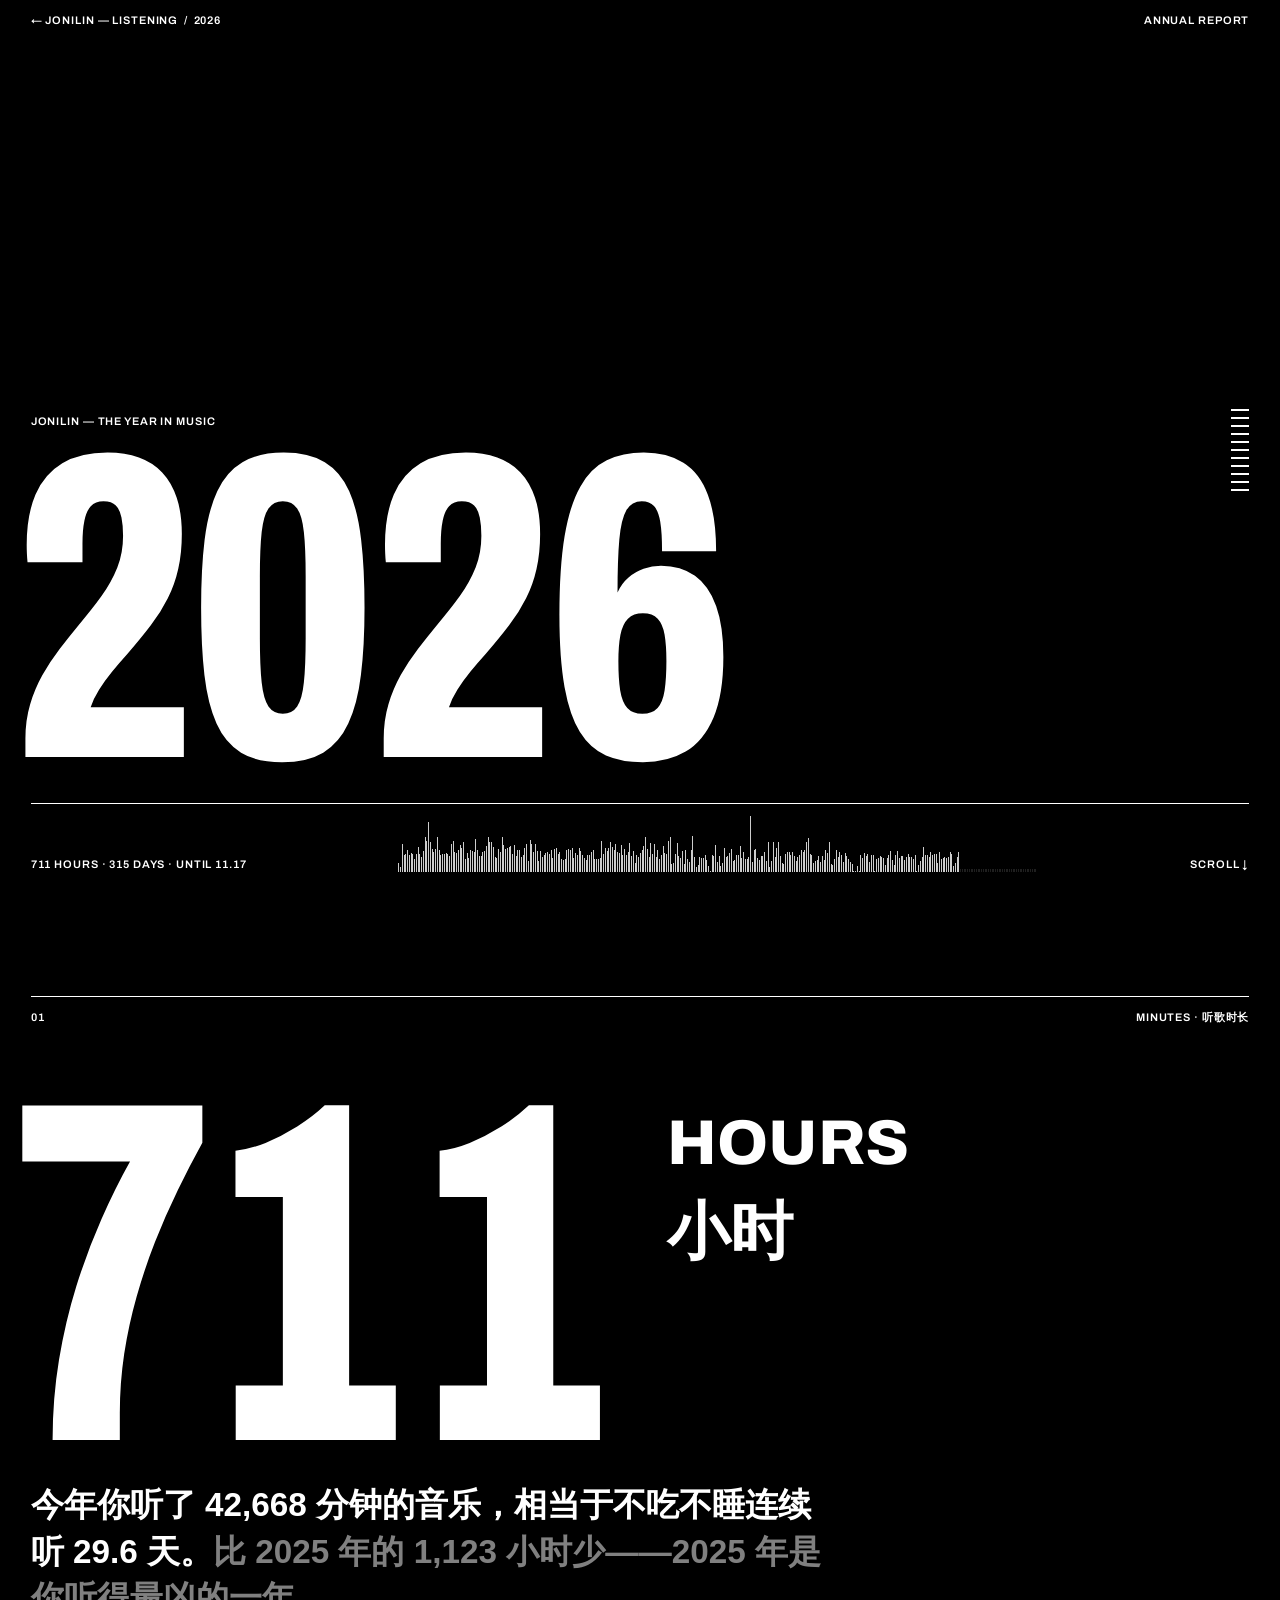
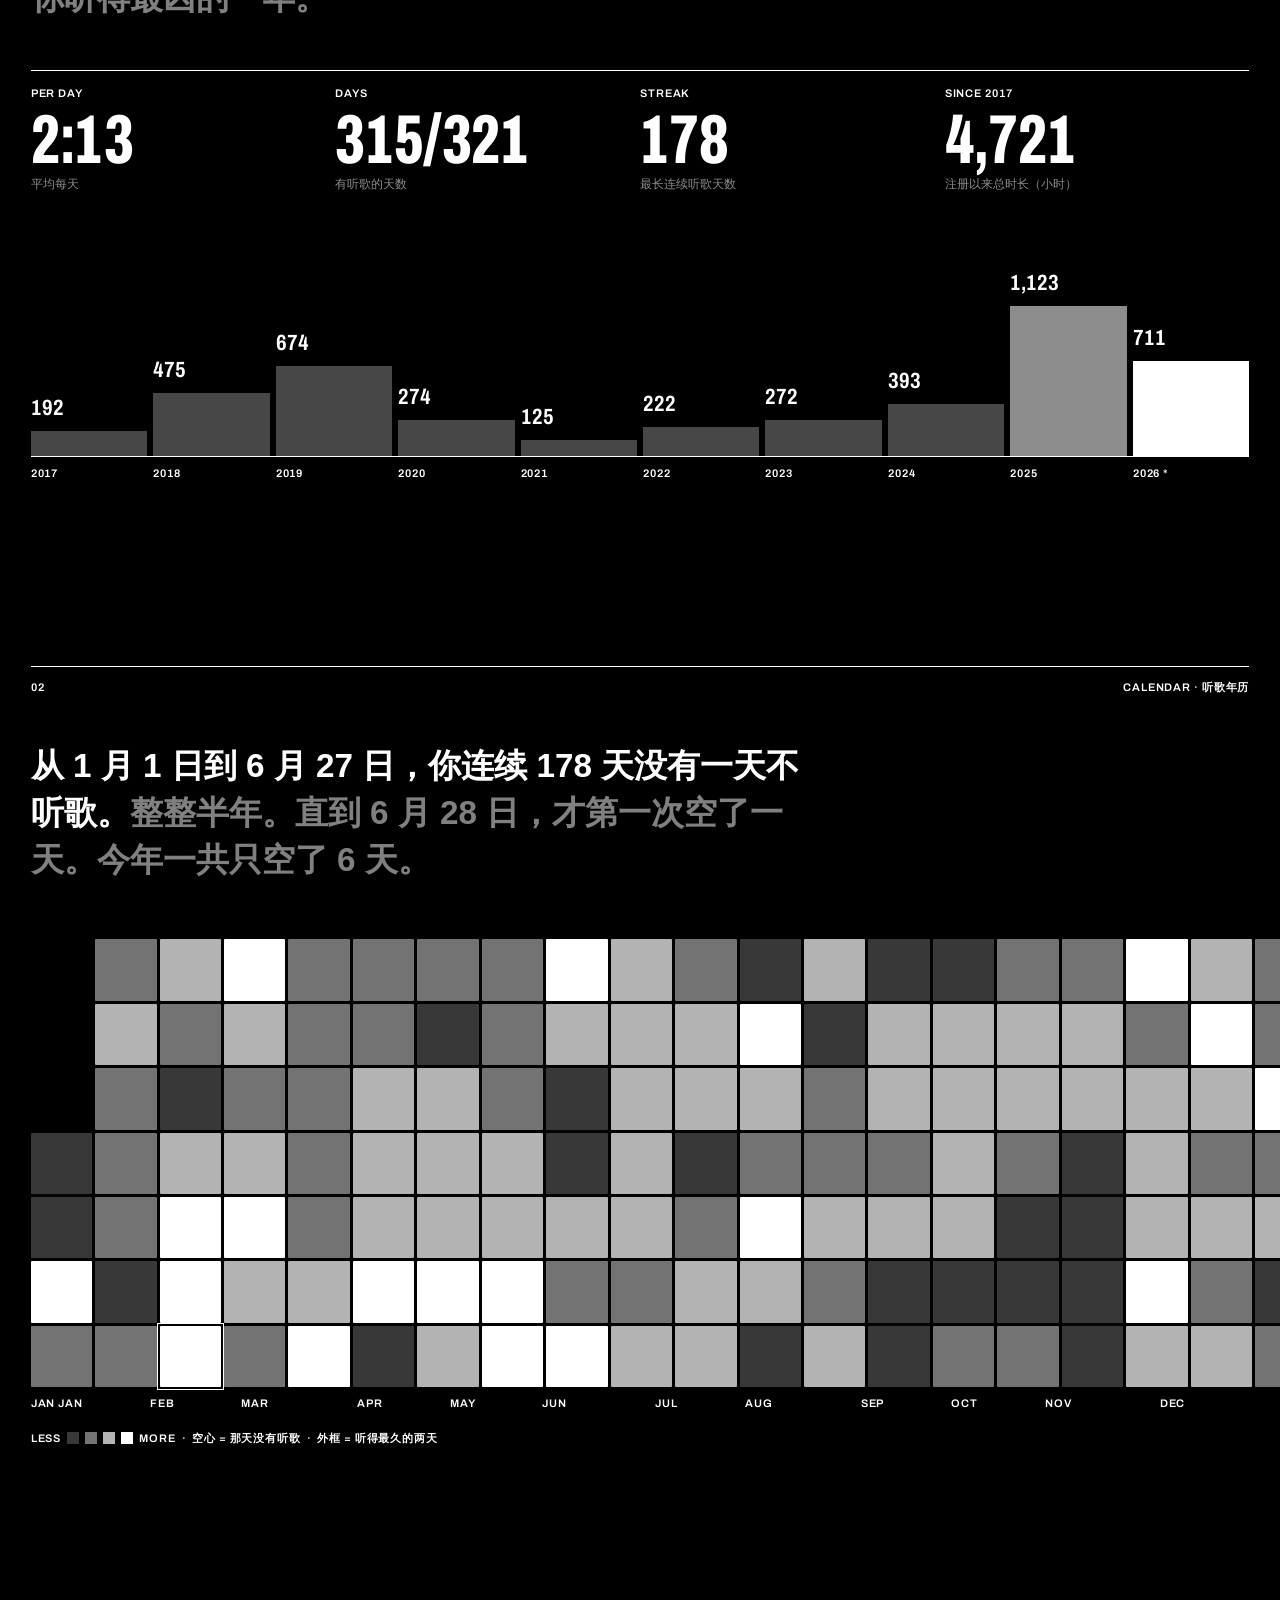
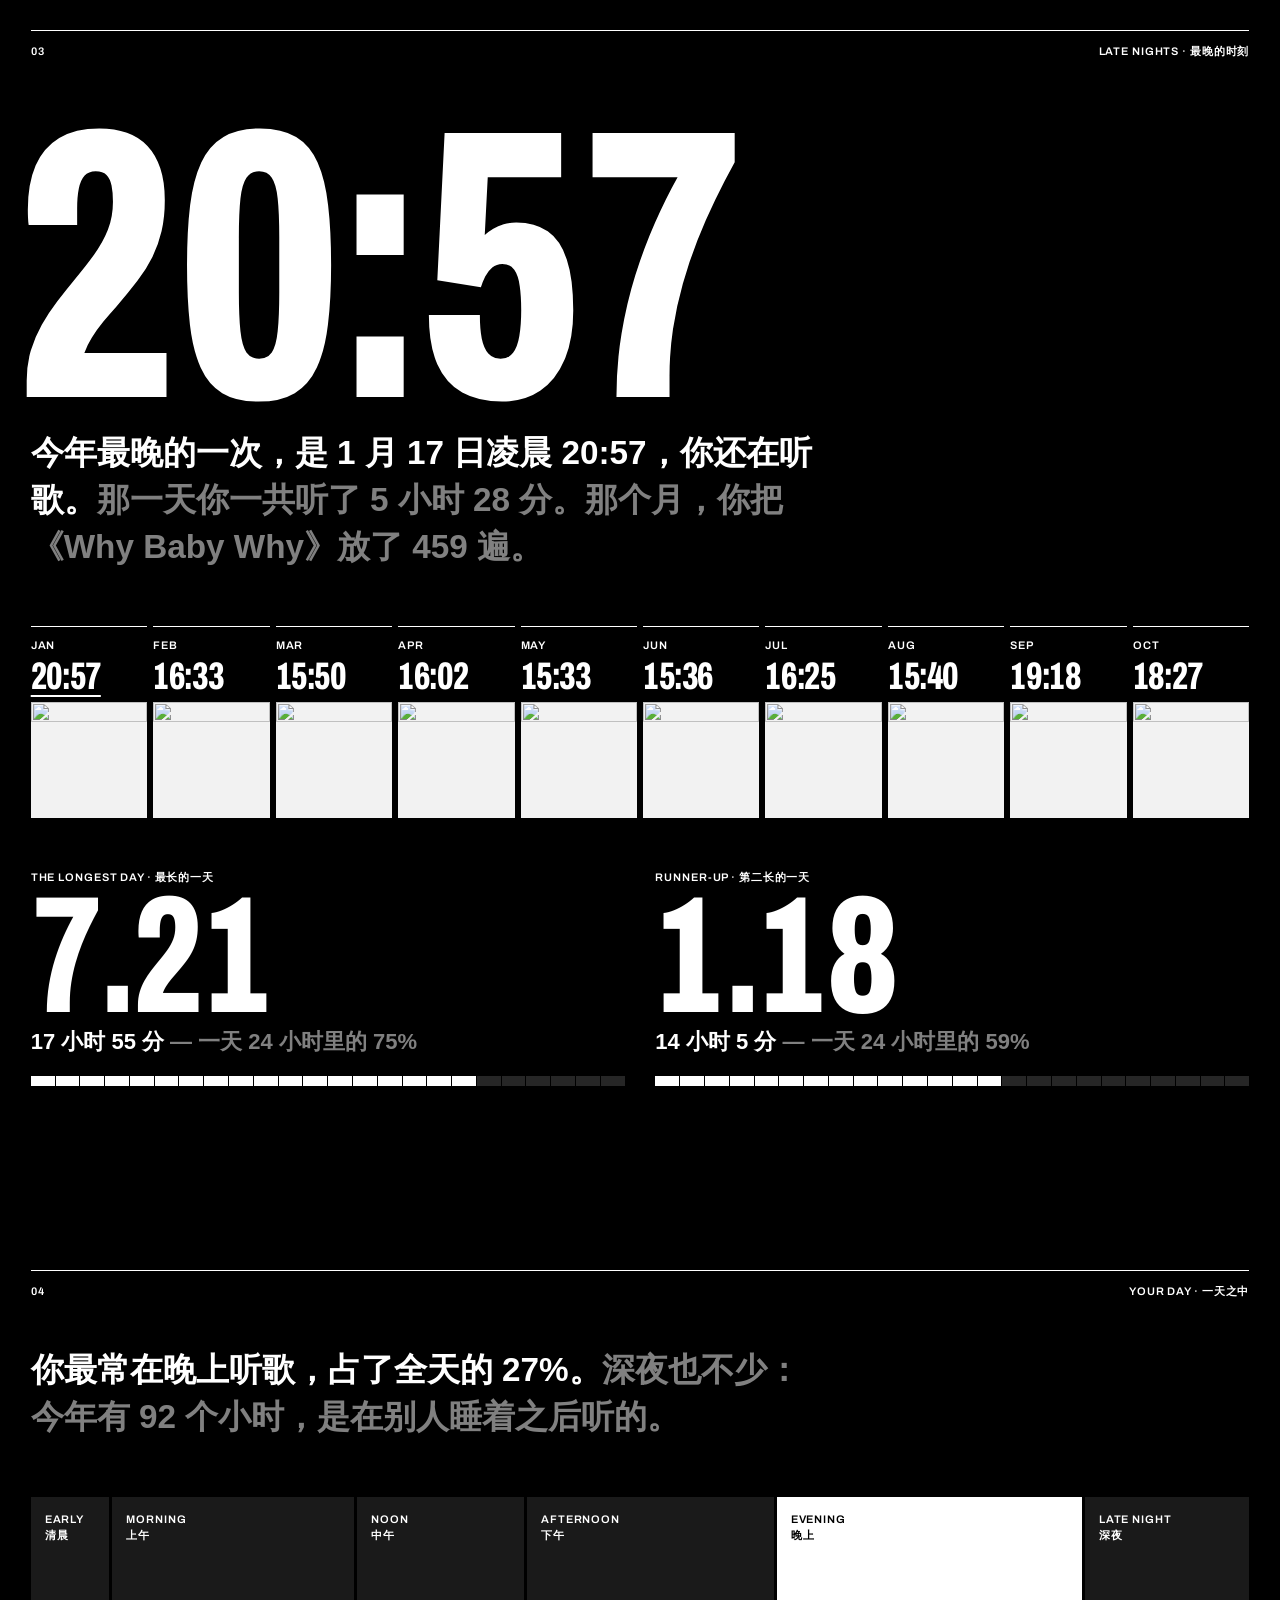
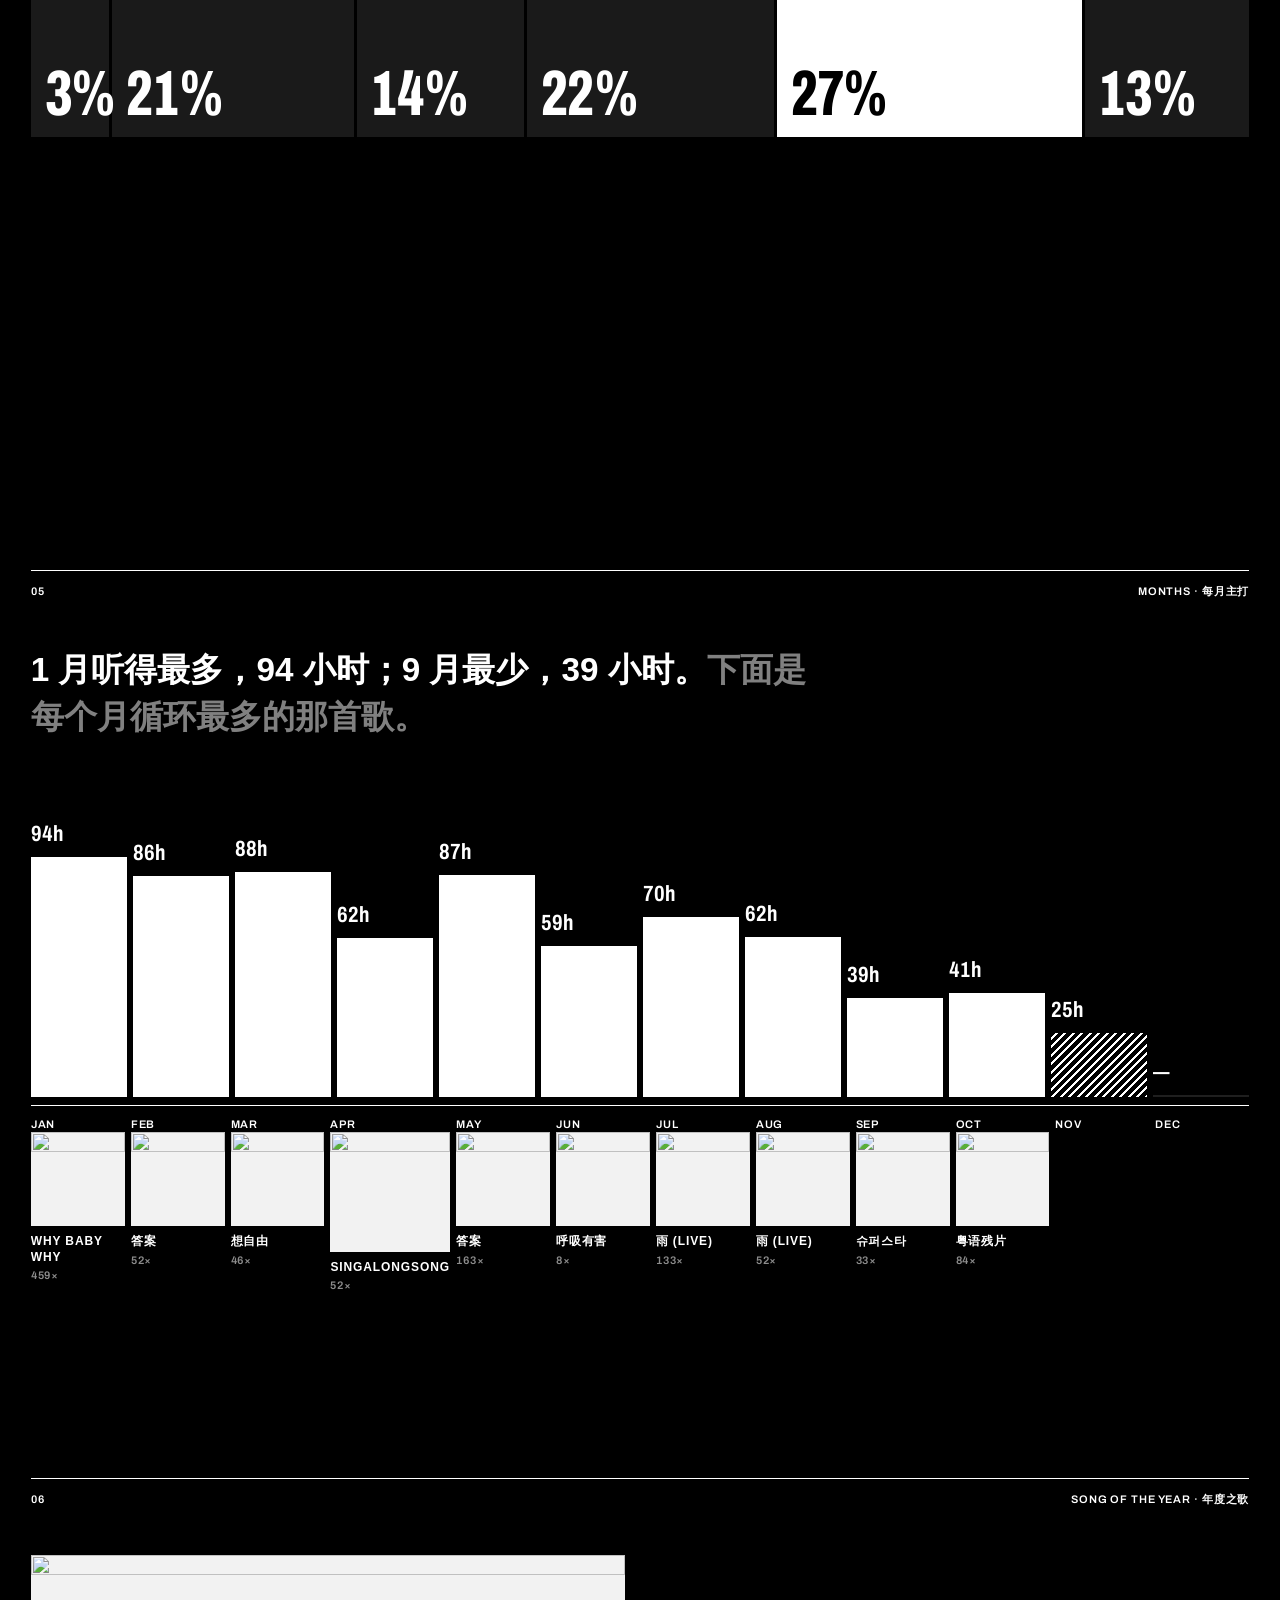
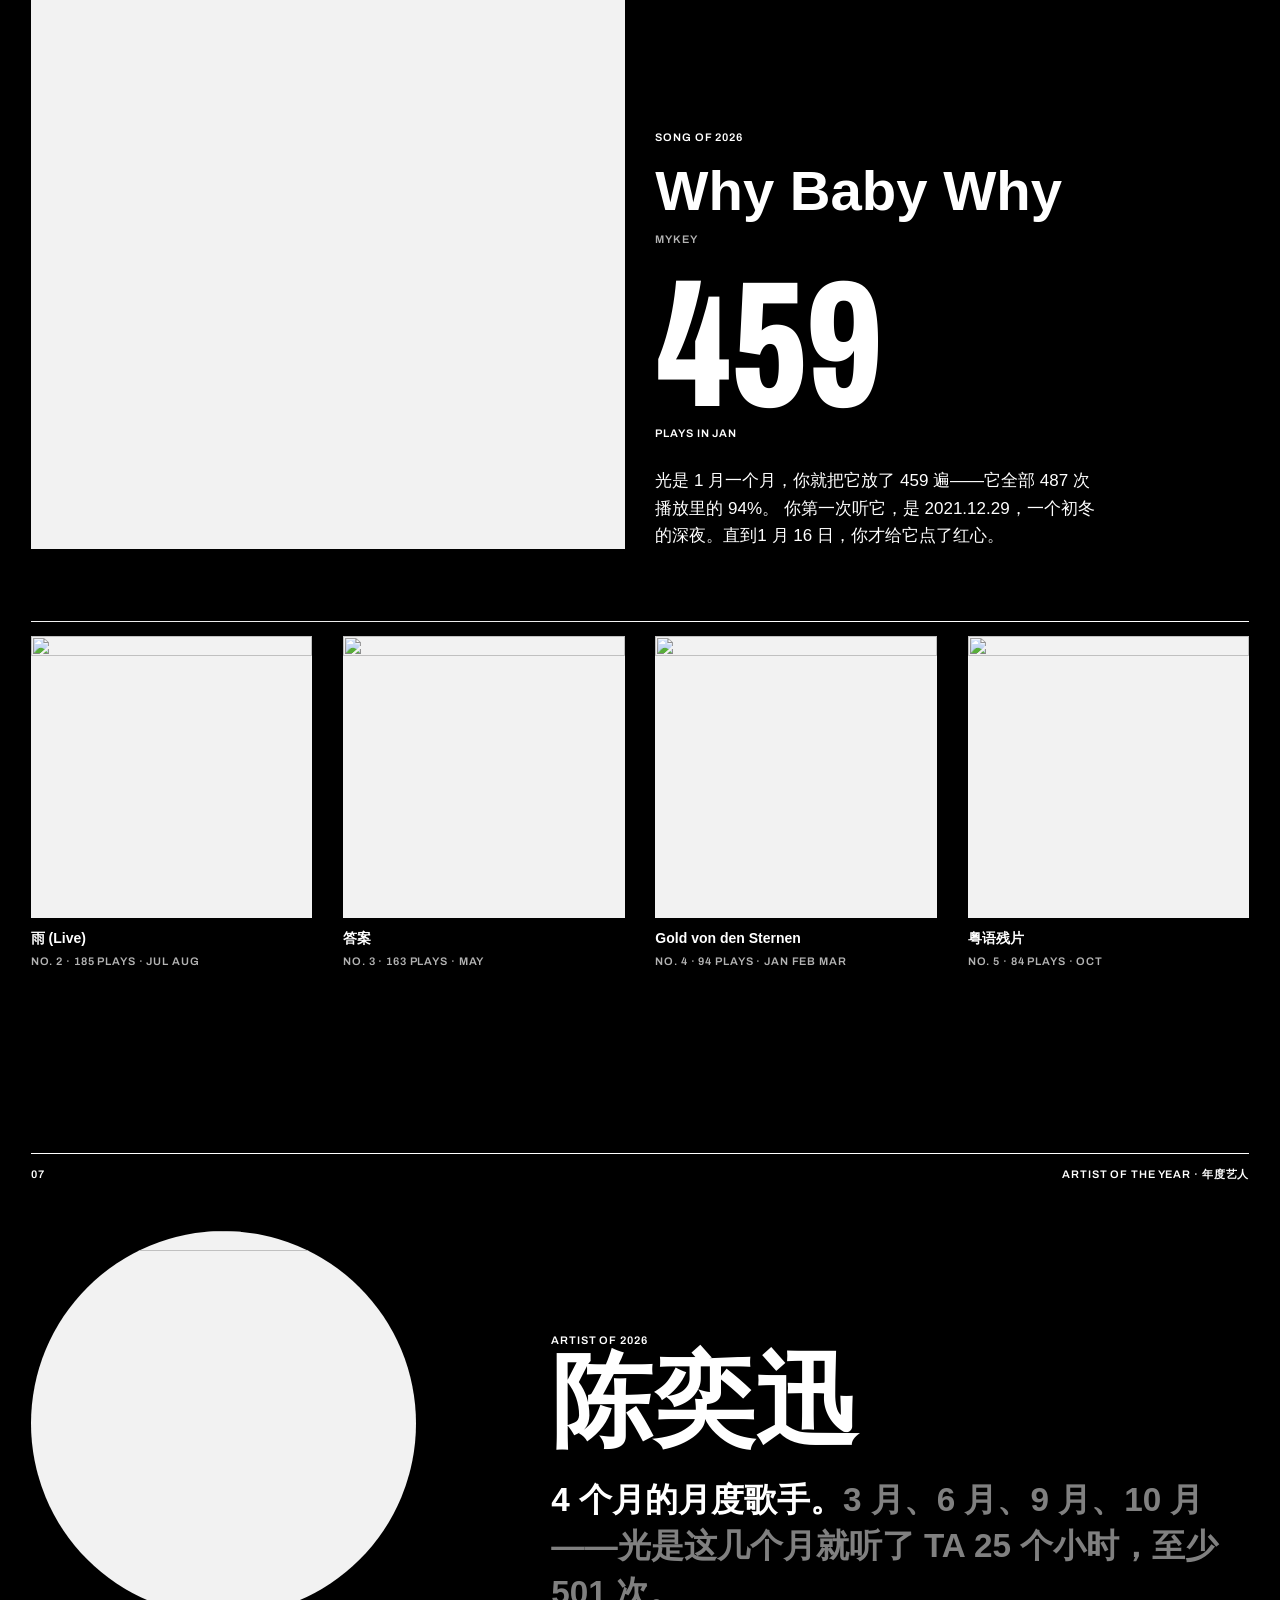
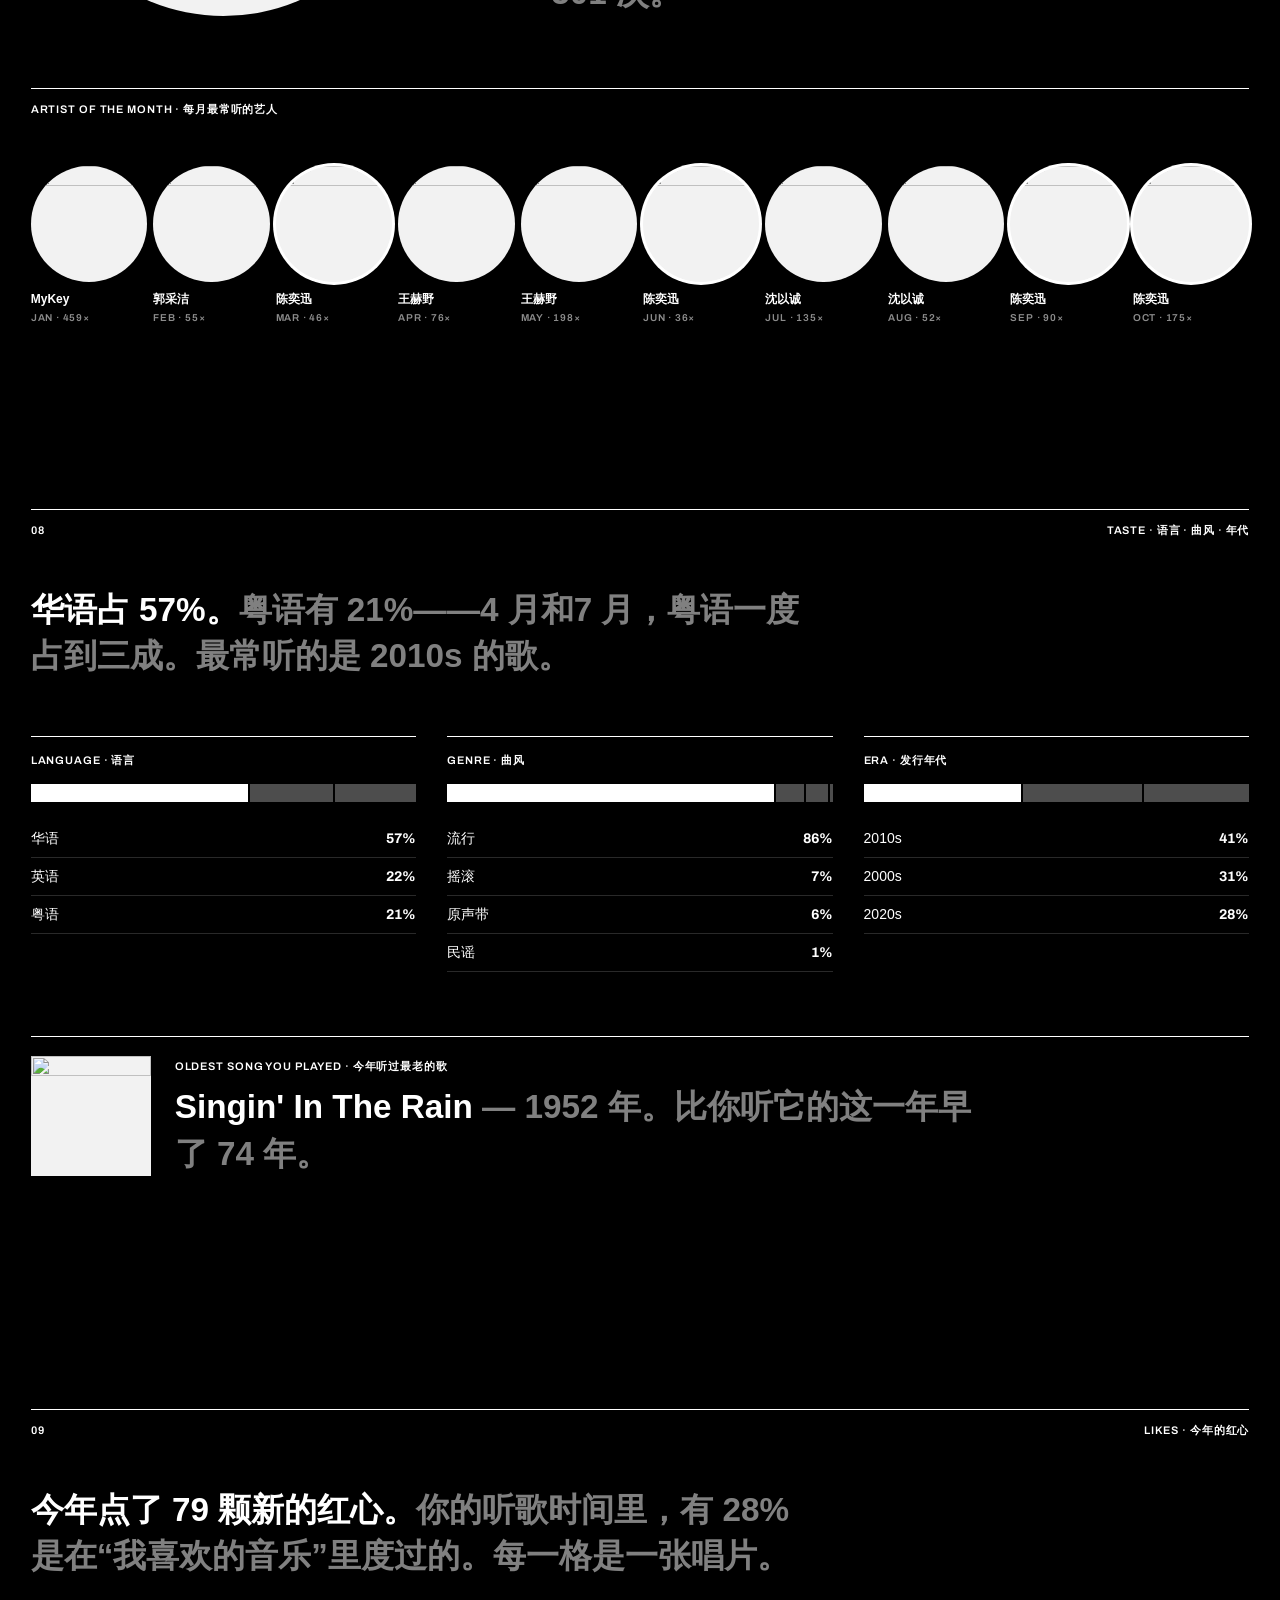
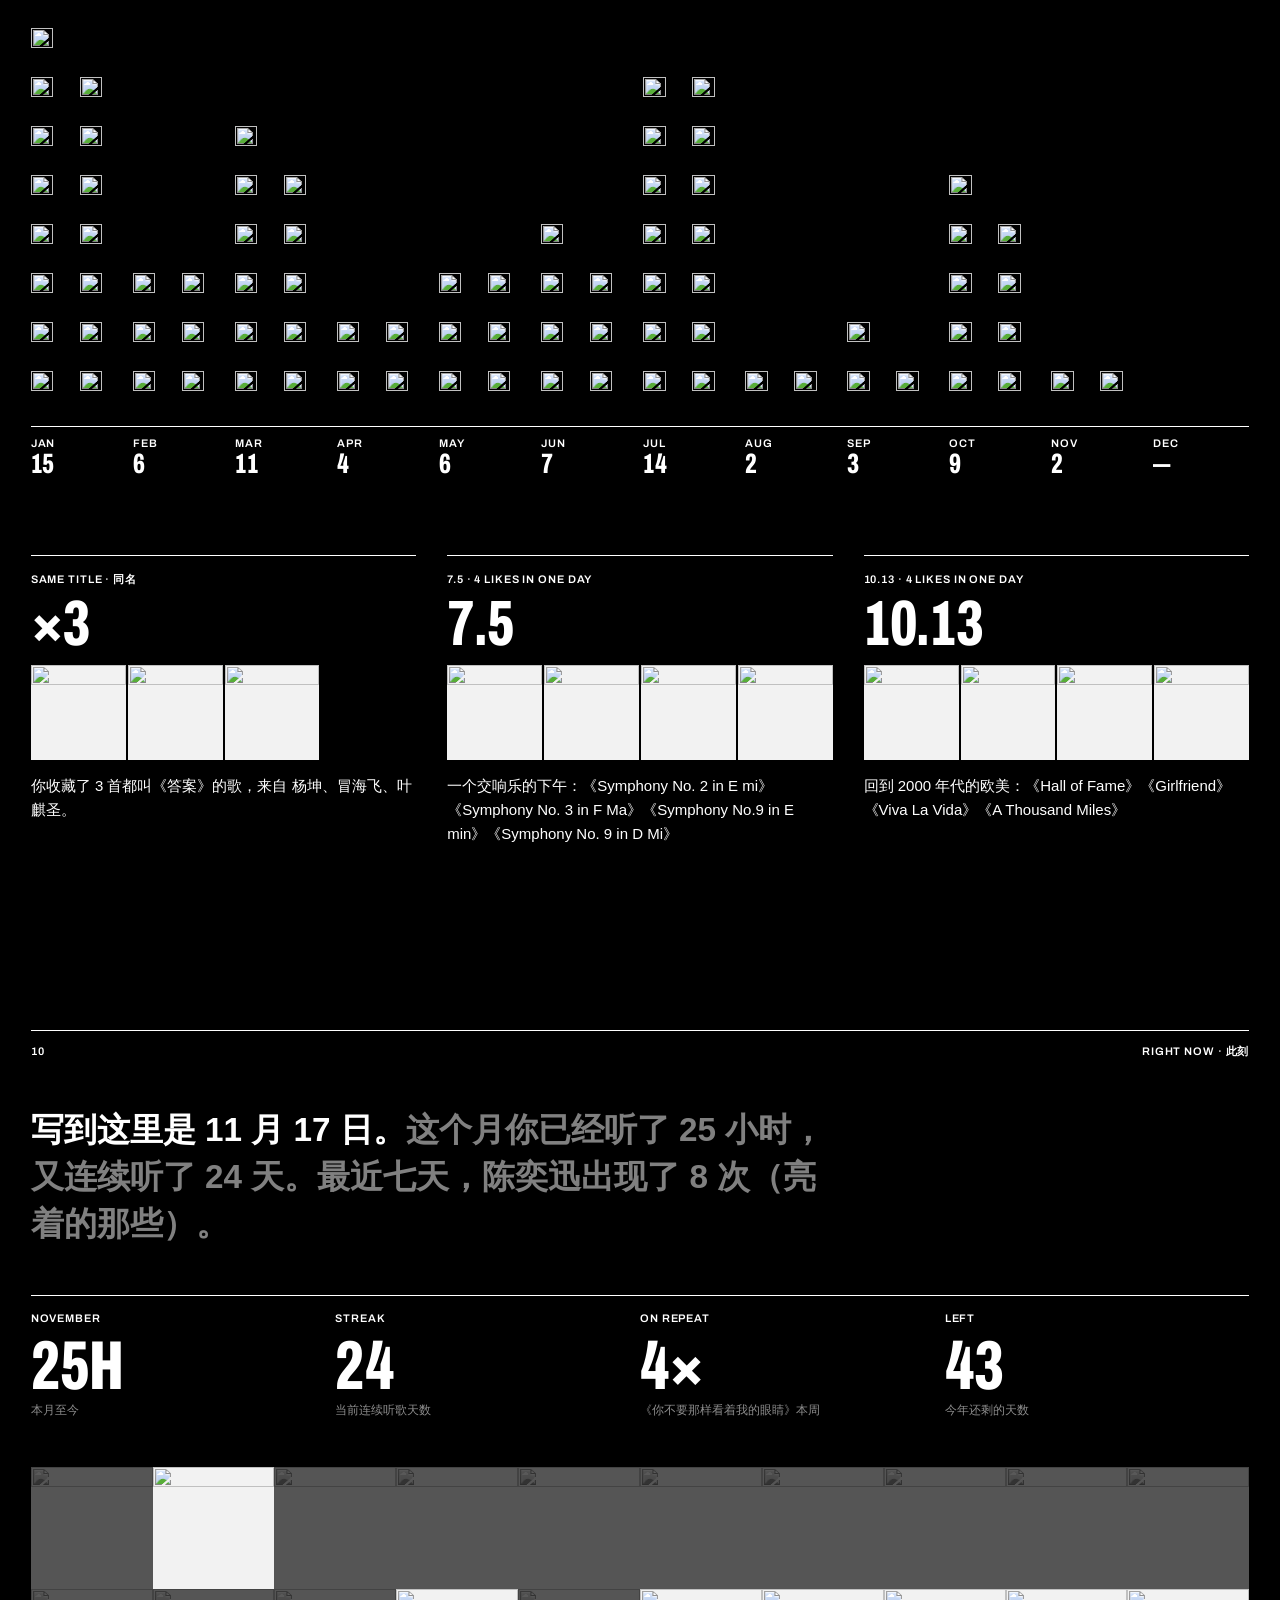
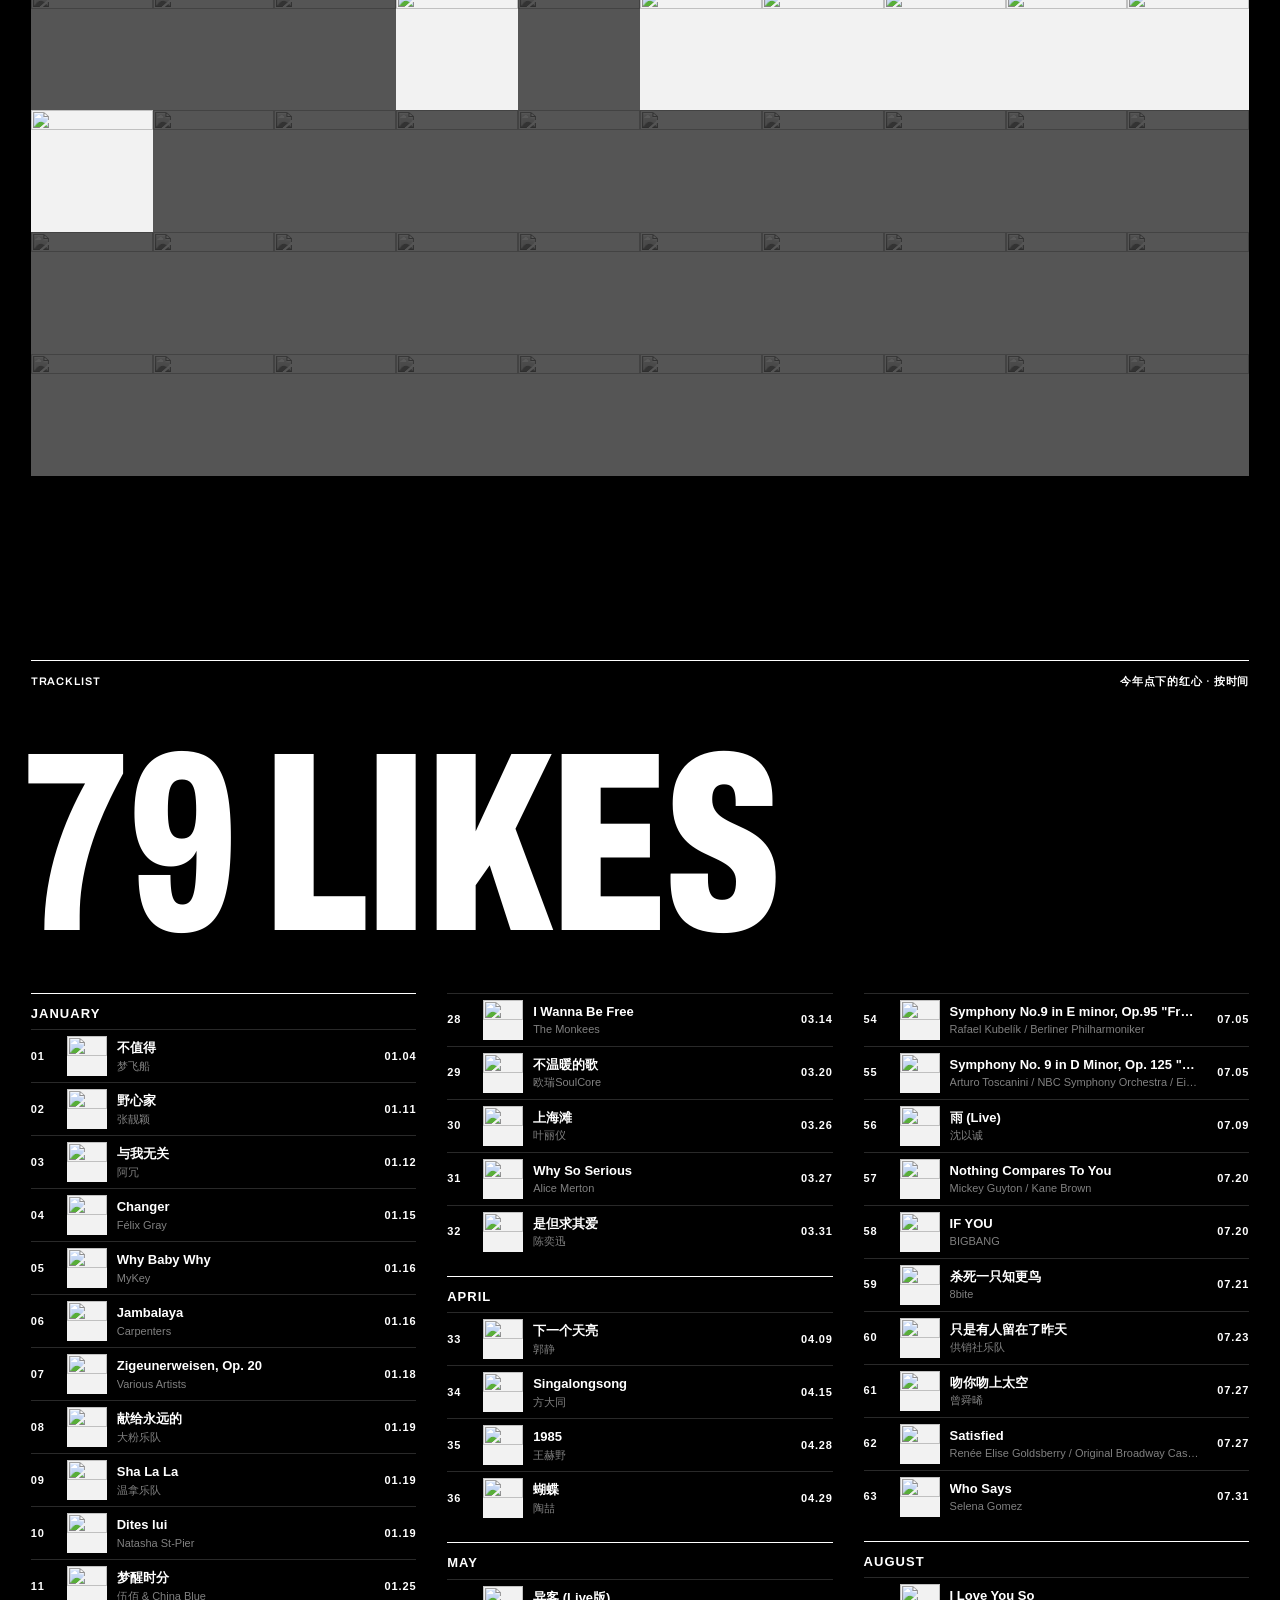
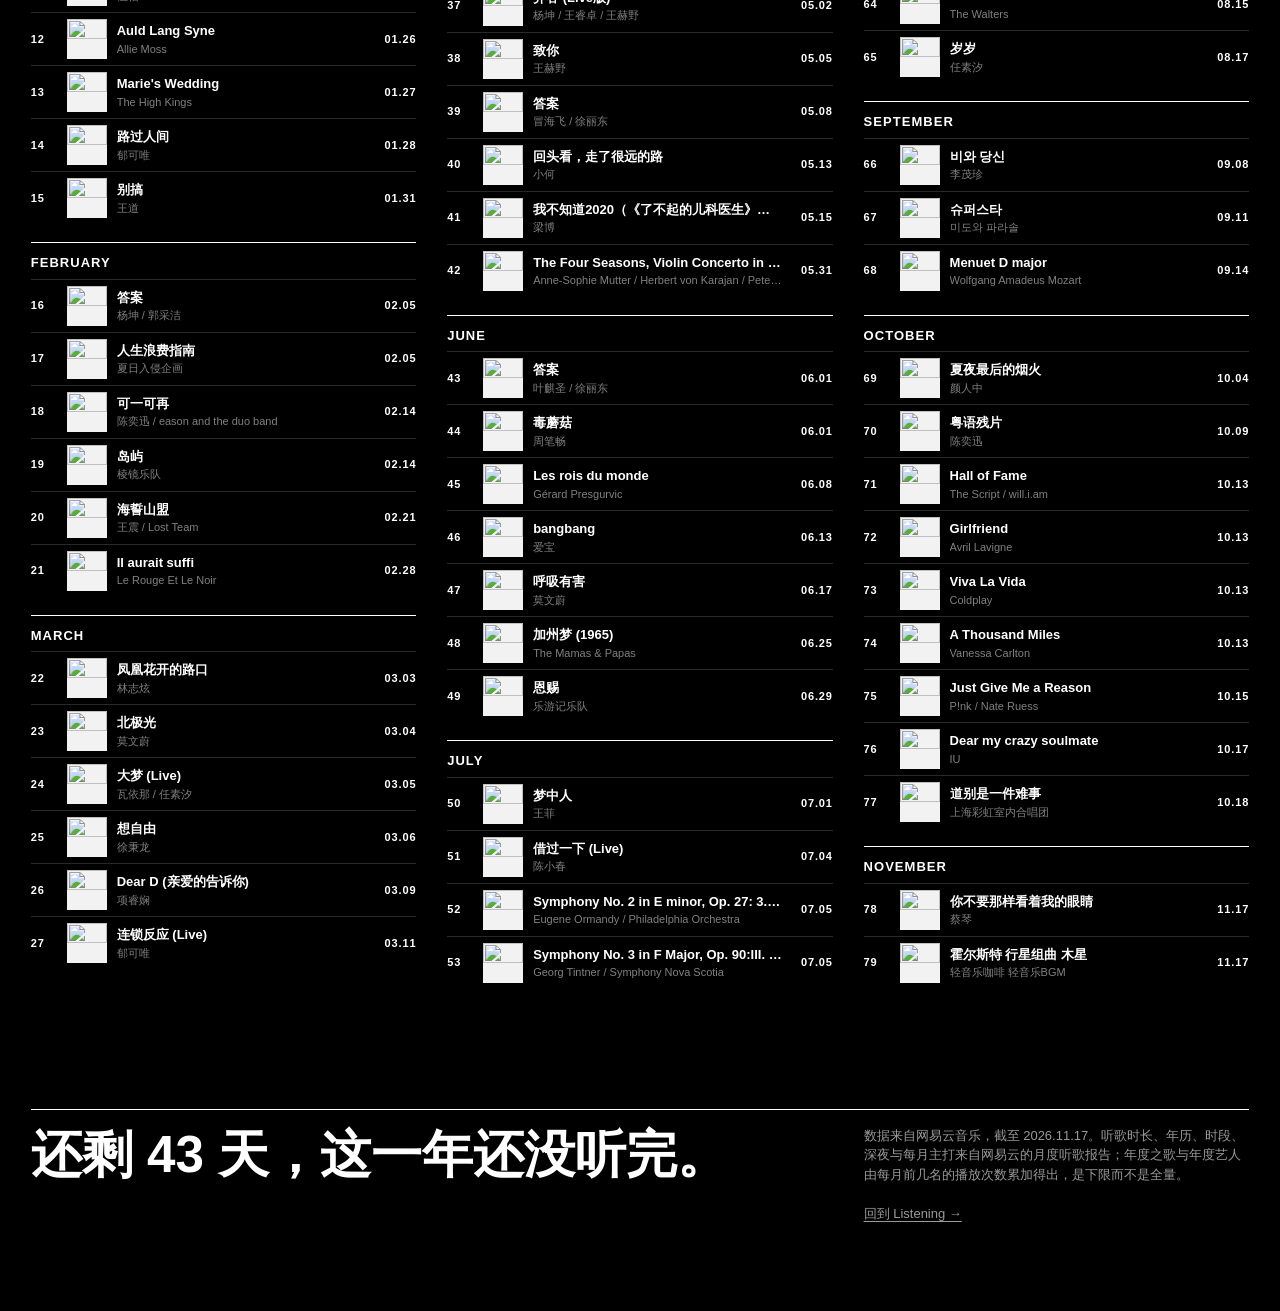
==== 2026/index.html @ 16eb0a3b "年度报告重做：加入真实听歌时长、听歌年历、深夜时刻、一天时段、每月主打、年度之歌/艺人、口味 Co-Authored-By: Claude Opus 5.5 <noreply@anthropic.co" ====
<!doctype html>
<html lang="zh-CN">
<head>
<meta charset="utf-8">
<meta name="viewport" content="width=device-width, initial-scale=1">
<title>2026 — JoniLin</title>
<meta name="referrer" content="no-referrer">
<link rel="stylesheet" href="../assets/base.css">
<style>
/* 年度报告：黑底。每一章的底色从那一章主角的专辑封面里取。 */
body { background: #000; color: #fff; }
:root { --g3: #8A8A8A; --hair: rgba(255,255,255,.16); --line: #fff; }
::selection { background: #fff; color: #000; }

.top { position: fixed; inset: 0 0 auto 0; z-index: 30; height: 40px; display: flex; align-items: center; justify-content: space-between; mix-blend-mode: difference; color: #fff; }
.prog { position: fixed; left: 0; top: 0; height: 2px; background: #fff; z-index: 31; width: 0; mix-blend-mode: difference; }
.toc { position: fixed; right: var(--pad); top: 50%; transform: translateY(-50%); z-index: 29; display: flex; flex-direction: column; gap: 6px; mix-blend-mode: difference; }
.toc a { display: block; width: 18px; height: 2px; background: #fff; opacity: .3; transition: opacity .2s, width .2s; }
.toc a.on { opacity: 1; width: 28px; }

.ch { position: relative; min-height: 100vh; padding: 96px var(--pad) 88px; }
.ch-h { display: flex; justify-content: space-between; border-top: 1px solid currentColor; padding-top: 12px; margin-bottom: 48px; }
.say { font-family: var(--cjk); font-size: clamp(22px, 2.6vw, 36px); font-weight: 600; line-height: 1.4; max-width: 24em; }
.say .dim { opacity: .5; }
.small { font-family: var(--cjk); font-size: 13px; opacity: .6; max-width: 40em; }
.kpis { display: grid; grid-template-columns: repeat(4, 1fr); border-top: 1px solid currentColor; margin-top: 48px; }
.kpis div { padding: 14px 16px 0 0; }
.kpis b { display: block; font-size: clamp(44px, 5.4vw, 84px); margin-top: 10px; }
.kpis small { display: block; font-family: var(--cjk); font-size: 12px; opacity: .55; margin-top: 6px; text-transform: none; letter-spacing: 0; font-weight: 400; }

/* 封面 */
.cover { position: relative; height: 100vh; min-height: 640px; overflow: hidden; }
.mosaic { position: absolute; inset: 0; display: grid; grid-template-columns: repeat(var(--cols, 12), 1fr); align-content: start; }
.mosaic img { opacity: 0; transition: opacity .6s ease; }
.mosaic img.on { opacity: .5; }
.cover .shade { position: absolute; inset: 0; background: linear-gradient(180deg, rgba(0,0,0,.25) 0%, rgba(0,0,0,.1) 35%, #000 90%); }
.cover .ttl { position: absolute; left: var(--pad); right: var(--pad); bottom: 28px; }
.cover h1 { font-size: clamp(180px, 34vw, 560px); margin-left: -.04em; }
.cover .row { display: flex; justify-content: space-between; align-items: end; border-top: 1px solid #fff; padding-top: 12px; margin-top: 8px; gap: 24px; }
.wave { display: flex; align-items: flex-end; gap: 1px; height: 56px; flex: 1; max-width: 640px; min-width: 160px; }
.wave i { flex: 1; background: #fff; opacity: .8; min-height: 1px; }
.wave i.fut { opacity: .12; }

/* 01 时长 */
.giant { font-size: clamp(220px, 38vw, 640px); margin-left: -.05em; }
.giant { display: flex; align-items: flex-start; gap: .1em; }
.giant .unit { font-size: .13em; font-stretch: 100%; letter-spacing: 0; line-height: 1.1; padding-top: .55em; }
.giant .unit .zh { display: block; font-weight: 700; margin-top: .3em; }
.yrs { display: grid; grid-template-columns: repeat(10, 1fr); gap: 6px; align-items: end; height: 200px; margin-top: 64px; border-bottom: 1px solid #fff; }
.yrs div { display: flex; flex-direction: column; justify-content: flex-end; height: 100%; }
.yrs i { display: block; background: rgba(255,255,255,.28); }
.yrs .cur i { background: #fff; }
.yrs .pk i { background: rgba(255,255,255,.55); }
.yrs b { font-size: 22px; font-weight: 700; font-stretch: 75%; margin-bottom: 6px; }
.yrs-x { display: grid; grid-template-columns: repeat(10, 1fr); gap: 6px; margin-top: 8px; }

/* 02 年历 */
.cal { display: grid; grid-auto-flow: column; grid-template-rows: repeat(7, 1fr); gap: 3px; margin-top: 56px; }
.cal i { aspect-ratio: 1; background: #fff; border-radius: 1px; position: relative; }
.cal i.z { background: transparent; box-shadow: inset 0 0 0 1px rgba(255,255,255,.35); }
.cal i.fut { background: rgba(255,255,255,.06); }
.cal i.pad { background: transparent; }
.cal i.mk::after { content: ''; position: absolute; inset: -3px; border: 1px solid #fff; }
.cal-x { display: grid; grid-auto-flow: column; gap: 3px; margin-top: 8px; }
.legend { display: flex; align-items: center; gap: 6px; margin-top: 18px; }
.legend i { width: 12px; height: 12px; background: #fff; display: inline-block; }

/* 03 最长的一天 / 深夜 */
.clock { font-size: clamp(200px, 30vw, 500px); margin-left: -.04em; }
.nights { display: grid; grid-template-columns: repeat(10, 1fr); gap: 6px; margin-top: 56px; }
.nights div { border-top: 1px solid #fff; padding-top: 10px; }
.nights b { display: block; font-size: clamp(28px, 3vw, 46px); margin-top: 6px; }
.nights .late b { text-decoration: underline; text-decoration-thickness: 2px; text-underline-offset: 6px; }
.nights img { margin-top: 10px; }
.duo { display: grid; grid-template-columns: 1fr 1fr; gap: var(--pad); margin-top: 48px; }
.duo .d { font-size: clamp(110px, 13vw, 210px); }
.duo .bar24 { display: grid; grid-template-columns: repeat(24, 1fr); height: 10px; gap: 1px; margin-top: 18px; }
.duo .bar24 i { background: rgba(255,255,255,.15); }
.duo .bar24 i.on { background: #fff; }

/* 04 一天之中 */
.day-strip { display: flex; height: 240px; margin-top: 56px; gap: 3px; }
.day-strip div { display: flex; flex-direction: column; justify-content: space-between; padding: 14px; background: rgba(255,255,255,.1); min-width: 0; }
.day-strip div.pk { background: #fff; color: #000; }
.day-strip b { font-size: clamp(40px, 5vw, 80px); line-height: .9; }

/* 05 月份 */
.mbar { display: grid; grid-template-columns: repeat(12, 1fr); gap: 6px; align-items: end; height: 300px; margin-top: 56px; }
.mbar div { display: flex; flex-direction: column; justify-content: flex-end; height: 100%; }
.mbar i { display: block; background: #fff; }
.mbar .fut i { background: rgba(255,255,255,.12); }
.mbar .part i { background: repeating-linear-gradient(-45deg, #fff 0 2px, transparent 2px 6px); }
.mbar b { font-size: 22px; font-weight: 700; font-stretch: 75%; margin-bottom: 6px; }
.mtop { display: grid; grid-template-columns: repeat(12, 1fr); gap: 6px; border-top: 1px solid #fff; padding-top: 10px; margin-top: 8px; }
.mtop .t { font-family: var(--cjk); font-size: 12px; line-height: 1.3; margin-top: 8px; overflow: hidden; display: -webkit-box; -webkit-line-clamp: 2; -webkit-box-orient: vertical; }
.mtop .p { font-size: 11px; opacity: .55; margin-top: 2px; }

/* 06 年度之歌 */
.sot { display: grid; grid-template-columns: repeat(12, 1fr); column-gap: var(--pad); align-items: end; }
.sot .art { grid-column: 1 / 7; box-shadow: 0 40px 80px rgba(0,0,0,.35); }
.sot .info { grid-column: 7 / 13; }
.sot h3 { font-family: var(--cjk); font-size: clamp(36px, 4.4vw, 68px); font-weight: 800; line-height: 1.08; margin: 14px 0 10px; }
.sot .pc { font-size: clamp(120px, 14vw, 220px); margin-top: 24px; }
.sot p.why { font-family: var(--cjk); font-size: 17px; line-height: 1.6; margin-top: 24px; max-width: 26em; }
.runners { display: grid; grid-template-columns: repeat(4, 1fr); gap: var(--pad); margin-top: 72px; border-top: 1px solid currentColor; padding-top: 14px; }
.runners .t { font-family: var(--cjk); font-weight: 700; margin-top: 10px; }
.runners .p { font-size: 11px; opacity: .7; margin-top: 4px; }

/* 07 年度艺人 */
.mart { display: grid; grid-template-columns: repeat(10, 1fr); gap: 6px; margin-top: 48px; }
.mart img { border-radius: 50%; }
.mart .n { font-family: var(--cjk); font-size: 12px; font-weight: 600; margin-top: 8px; white-space: nowrap; overflow: hidden; text-overflow: ellipsis; }
.mart .m { font-size: 10px; opacity: .55; margin-top: 2px; }
.mart .hl img { box-shadow: 0 0 0 3px currentColor; }
.ahero { display: grid; grid-template-columns: repeat(12, 1fr); column-gap: var(--pad); align-items: end; }
.ahero img { grid-column: 1 / 5; border-radius: 50%; }
.ahero .info { grid-column: 6 / 13; }
.ahero h3 { font-family: var(--cjk); font-size: clamp(56px, 8vw, 128px); font-weight: 900; line-height: 1; }

/* 08 口味 */
.taste { display: grid; grid-template-columns: repeat(3, 1fr); gap: var(--pad); margin-top: 56px; }
.taste .blk { border-top: 1px solid #fff; padding-top: 12px; }
.taste .stack { display: flex; height: 18px; gap: 2px; margin: 14px 0 18px; }
.taste .stack i { background: rgba(255,255,255,.3); }
.taste .stack i:first-child { background: #fff; }
.taste li { display: flex; justify-content: space-between; padding: 8px 0; border-bottom: 1px solid var(--hair); font-family: var(--cjk); }
.taste li b { font-family: var(--sans); font-weight: 700; }
.oldest { display: grid; grid-template-columns: 120px 1fr; gap: 24px; align-items: center; margin-top: 64px; border-top: 1px solid #fff; padding-top: 18px; }

/* 09 红心 */
.months { display: grid; grid-template-columns: repeat(12, 1fr); gap: 6px; align-items: end; margin-top: 48px; min-height: 30vh; }
.months .m { display: flex; flex-wrap: wrap-reverse; align-content: flex-start; gap: 2px; }
.months .m img { width: calc(50% - 1px); aspect-ratio: 1; object-fit: cover; transition: transform .3s; }
.months .m img:hover { transform: scale(1.6); position: relative; z-index: 2; }
.months .m.fut { opacity: .25; }
.months-x { display: grid; grid-template-columns: repeat(12, 1fr); gap: 6px; border-top: 1px solid #fff; margin-top: 8px; padding-top: 8px; }
.months-x b { display: block; font-size: 28px; }
.notes { display: grid; grid-template-columns: repeat(3, 1fr); gap: var(--pad); margin-top: 80px; }
.note { border-top: 1px solid #fff; padding-top: 12px; }
.note .quad { display: grid; grid-template-columns: repeat(4, 1fr); gap: 2px; margin: 14px 0; }
.note p { font-family: var(--cjk); font-size: 15px; line-height: 1.6; }
.note h4 { font-size: 64px; margin-top: 8px; }

/* 10 此刻 */
.now { display: grid; grid-template-columns: repeat(10, 1fr); margin-top: 48px; }
.now img.dim { filter: grayscale(1); opacity: .35; }

/* 封底 */
.back h2 { font-size: clamp(120px, 20vw, 320px); margin-left: -.04em; }
.liner { columns: 3; column-gap: var(--pad); margin-top: 40px; }
.liner li { break-inside: avoid; display: grid; grid-template-columns: 26px 40px 1fr 40px; gap: 10px; align-items: center; padding: 6px 0; border-top: 1px solid var(--hair); font-family: var(--cjk); font-size: 13px; }
.liner li .t { overflow: hidden; }
.liner li .t b { display: block; font-weight: 600; white-space: nowrap; overflow: hidden; text-overflow: ellipsis; }
.liner li .t span { display: block; opacity: .5; font-size: 11px; white-space: nowrap; overflow: hidden; text-overflow: ellipsis; }
.liner .mo { display: block; border-top: 1px solid #fff; padding-top: 10px; margin-top: 18px; }
.liner .mo:first-child { margin-top: 0; }
.end { display: grid; grid-template-columns: repeat(12, 1fr); column-gap: var(--pad); margin-top: 120px; border-top: 1px solid #fff; padding-top: 16px; }
.end .big { grid-column: 1 / 8; font-family: var(--cjk); font-weight: 800; font-size: clamp(32px, 4vw, 60px); line-height: 1.15; }
.end .small { grid-column: 9 / 13; }
.end a { text-decoration: underline; text-underline-offset: 3px; }

@media (max-width: 720px) {
  .toc { display: none; }
  .kpis { grid-template-columns: repeat(2, 1fr); }
  .sot .art, .sot .info, .ahero img, .ahero .info, .end .big, .end .small { grid-column: 1 / 13; }
  .sot .art, .ahero img { margin-bottom: 32px; }
  .duo, .taste, .notes { grid-template-columns: 1fr; }
  .runners { grid-template-columns: repeat(2, 1fr); }
  .nights, .mart { grid-template-columns: repeat(5, 1fr); row-gap: 20px; }
  .mtop .t, .mtop .p { display: none; }
  .day-strip { flex-direction: column; height: auto; }
  .day-strip div { flex: none !important; flex-direction: row; align-items: baseline; }
  .liner { columns: 1; }
  .now { grid-template-columns: repeat(5, 1fr); }
}
</style>
</head>
<body>
<div class="prog" id="prog"></div>
<div class="top pad cap"><span><a href="../">← JoniLin — Listening</a> &nbsp;/&nbsp; 2026</span><span>Annual Report</span></div>
<nav class="toc" id="toc"></nav>

<header class="cover">
  <div class="mosaic" id="mosaic"></div>
  <div class="shade"></div>
  <div class="ttl">
    <div class="cap" id="c-kicker">—</div>
    <h1 class="xl reveal">2026</h1>
    <div class="row cap">
      <span id="c-sub">—</span>
      <div class="wave" id="wave" title="每一根竖线是一天的听歌时长"></div>
      <span>Scroll ↓</span>
    </div>
  </div>
</header>

<main>
  <section class="ch" data-t="Time"><div class="ch-h cap"><span>01</span><span>Minutes · 听歌时长</span></div>
    <div class="reveal"><div class="giant xl tnum" id="t-h">—</div><p class="say" id="t-say"></p><div class="kpis cap" id="t-kpi"></div>
      <div class="yrs" id="yrs"></div><div class="yrs-x cap" id="yrs-x"></div></div>
  </section>

  <section class="ch" data-t="Calendar"><div class="ch-h cap"><span>02</span><span>Calendar · 听歌年历</span></div>
    <div class="reveal"><p class="say" id="cal-say"></p><div class="cal" id="cal"></div><div class="cal-x cap" id="cal-x"></div>
      <div class="legend cap" id="legend"></div></div>
  </section>

  <section class="ch" data-t="Late"><div class="ch-h cap"><span>03</span><span>Late Nights · 最晚的时刻</span></div>
    <div class="reveal"><div class="clock xl tnum" id="late-t">—</div><p class="say" id="late-say"></p>
      <div class="nights cap" id="nights"></div>
      <div class="duo" id="duo"></div></div>
  </section>

  <section class="ch" data-t="Day"><div class="ch-h cap"><span>04</span><span>Your Day · 一天之中</span></div>
    <div class="reveal"><p class="say" id="dp-say"></p><div class="day-strip" id="dstrip"></div></div>
  </section>

  <section class="ch" data-t="Months"><div class="ch-h cap"><span>05</span><span>Months · 每月主打</span></div>
    <div class="reveal"><p class="say" id="mo-say"></p><div class="mbar" id="mbar"></div><div class="mtop cap" id="mtop"></div></div>
  </section>

  <section class="ch" id="sot-sec" data-t="Song"><div class="ch-h cap"><span>06</span><span>Song of the Year · 年度之歌</span></div>
    <div class="reveal" id="sot"></div>
  </section>

  <section class="ch" id="art-sec" data-t="Artist"><div class="ch-h cap"><span>07</span><span>Artist of the Year · 年度艺人</span></div>
    <div class="reveal" id="art"></div>
  </section>

  <section class="ch" data-t="Taste"><div class="ch-h cap"><span>08</span><span>Taste · 语言 · 曲风 · 年代</span></div>
    <div class="reveal"><p class="say" id="ta-say"></p><div class="taste" id="taste"></div><div class="oldest" id="oldest"></div></div>
  </section>

  <section class="ch" data-t="Likes"><div class="ch-h cap"><span>09</span><span>Likes · 今年的红心</span></div>
    <div class="reveal"><p class="say" id="lk-say"></p><div class="months" id="months"></div><div class="months-x cap" id="months-x"></div>
      <div class="notes" id="notes"></div></div>
  </section>

  <section class="ch" id="now-sec" data-t="Now"><div class="ch-h cap"><span>10</span><span>Right Now · 此刻</span></div>
    <div class="reveal"><p class="say" id="n-say"></p><div class="kpis cap" id="n-kpi"></div><div class="now" id="now"></div></div>
  </section>

  <section class="ch back" data-t="Tracklist"><div class="ch-h cap"><span>Tracklist</span><span>今年点下的红心 · 按时间</span></div>
    <h2 class="xl tnum reveal" id="b-h">—</h2>
    <ol class="liner" id="liner"></ol>
    <div class="end"><p class="big" id="e-big"></p><p class="small" id="e-small"></p></div>
  </section>
</main>

<script src="../data/music.js"></script>
<script src="../data/listen2026.js"></script>
<script>
const D = window.MUSIC, LS = window.LISTEN, $ = s => document.querySelector(s);
const Y = 2026, pad2 = n => String(n).padStart(2, '0'), fmt = n => Math.round(n).toLocaleString('en-US');
const img = (u, s = 300) => u ? `${u}?param=${s}y${s}` : '';
const art = (u, s, extra = '') => `<img class="art" src="${img(u, s)}" alt="" loading="lazy" crossorigin="anonymous" ${extra}>`;
const dt = ms => new Date(ms), md = ms => `${dt(ms).getMonth() + 1} 月 ${dt(ms).getDate()} 日`;
const hm = m => `${Math.floor(m / 60)} 小时 ${Math.round(m % 60)} 分`;
const MZH = m => (MON.indexOf(m) + 1) + ' 月';
const MON = ['Jan','Feb','Mar','Apr','May','Jun','Jul','Aug','Sep','Oct','Nov','Dec'];
const now = dt(Math.max(D.fetchedAt, LS.updatedAt));
const tip = s => `title="${(s.n || '').replace(/"/g, '')}${s.a ? ' — ' + s.a.join(' / ') : ''}"`;

/* ---------- 听歌数据整理 ---------- */
const MS = [...LS.months, LS.nov];                       // 1–11 月
const days = [];                                          // [{date, min}]
MS.forEach(m => { const [y, mo, d] = m.d0.split('-').map(Number);
  m.daily.forEach((v, i) => { const t = new Date(y, mo - 1, d + i); if (t <= now && t.getMonth() === mo - 1) days.push({ t, v }); }); });
const totalMin = MS.reduce((s, m) => s + m.min, 0);
const listened = days.filter(d => d.v > 0).length;
let best = 0, run = 0, bestEnd = null; days.forEach(d => { run = d.v > 0 ? run + 1 : 0; if (run > best) { best = run; bestEnd = d.t; } });
let curStreak = 0; for (let i = days.length - 1; i >= 0 && days[i].v > 0; i--) curStreak++;
const sec = (m, k) => (m.secs || []).find(x => x[0] === k);
const late = LS.months.map((m, i) => { const s = sec(m, 'lateSleep'); return s ? { i, t: +s[2], m } : null; }).filter(Boolean);
const lateness = t => { const d = dt(t); const h = d.getHours() + d.getMinutes() / 60; return h < 12 ? h + 24 : h; };
const latest = late.reduce((a, b) => lateness(b.t) > lateness(a.t) ? b : a);
const topDays = [...days].sort((a, b) => b.v - a.v);

/* 从封面取主色 */
const colorOf = url => new Promise(res => {
  const im = new Image(); im.crossOrigin = 'anonymous';
  im.onload = () => { const c = document.createElement('canvas'); c.width = c.height = 32; const x = c.getContext('2d'); x.drawImage(im, 0, 0, 32, 32);
    const d = x.getImageData(0, 0, 32, 32).data; let r = 0, g = 0, b = 0, w = 0;
    for (let i = 0; i < d.length; i += 4) { const mx = Math.max(d[i], d[i+1], d[i+2]), mn = Math.min(d[i], d[i+1], d[i+2]), wt = 1 + (mx - mn) / 32; r += d[i]*wt; g += d[i+1]*wt; b += d[i+2]*wt; w += wt; }
    res([r / w, g / w, b / w].map(Math.round)); };
  im.onerror = () => res([20, 20, 20]); im.src = img(url, 64); });
const paint = async (el, url) => { const [r, g, b] = await colorOf(url); el.dataset.bg = `rgb(${r},${g},${b})`; el.dataset.fg = (.299*r + .587*g + .114*b) / 255 > .62 ? '#000' : '#fff'; setBg(); };

/* ---------- 封面 ---------- */
const L = D.liked.filter(s => dt(s.at).getFullYear() === Y).sort((a, b) => a.at - b.at), N = L.length;
const coverSongs = [...new Map([...LS.months.flatMap(m => m.topSong ? [{ n: m.topSong.n, a: m.topSong.a, pic: m.topSong.pic }, ...m.topSong.more.map(x => ({ n: x[0], pic: x[1] }))] : []), ...L].map(s => [s.pic, s])).values()];
$('#mosaic').innerHTML = coverSongs.map(s => `<img class="art" src="${img(s.pic, 240)}" alt="" ${tip(s)} onload="this.classList.add('on')">`).join('');
const fit = () => $('#mosaic').style.setProperty('--cols', Math.ceil(Math.sqrt(coverSongs.length * innerWidth / innerHeight)));
fit(); addEventListener('resize', fit);
const allDays = []; for (let d = new Date(Y, 0, 1); d.getFullYear() === Y; d = new Date(d.getFullYear(), d.getMonth(), d.getDate() + 1)) allDays.push(d);
const vOf = {}; days.forEach(d => vOf[d.t.toDateString()] = d.v);
const vmax = Math.max(...days.map(d => d.v));
$('#wave').innerHTML = allDays.map(d => { const v = vOf[d.toDateString()]; return v === undefined ? '<i class="fut" style="height:6%"></i>' : `<i style="height:${Math.max(2, Math.sqrt(v / vmax) * 100)}%"></i>`; }).join('');
$('#c-kicker').textContent = `${D.profile.nick} — The Year in Music`;
$('#c-sub').textContent = `${fmt(totalMin / 60)} hours · ${listened} days · until ${now.getMonth() + 1}.${now.getDate()}`;

/* ---------- 01 时长 ---------- */
$('#t-h').innerHTML = `<span>${fmt(totalMin / 60)}</span><span class="unit">Hours<span class="zh">小时</span></span>`;
const y25 = LS.years.find(y => y[0] === Y - 1), y25min = y25 ? y25[2] / 60 : 0;
const pace = totalMin / days.length * 365;
const ypk0 = LS.years.reduce((a, b) => b[2] > a[2] ? b : a)[0];
$('#t-say').innerHTML = `今年你听了 ${fmt(totalMin)} 分钟的音乐，相当于不吃不睡连续听 ${(totalMin / 1440).toFixed(1)} 天。` +
  `<span class="dim">${y25 ? (pace > y25min ? `按这个速度，全年会超过 ${Y - 1} 年的 ${fmt(y25min / 60)} 小时。` : `比 ${Y - 1} 年的 ${fmt(y25min / 60)} 小时少${ypk0 === Y - 1 ? `——${Y - 1} 年是你听得最凶的一年` : ''}。`) : ''}</span>`;
$('#t-kpi').innerHTML = `
  <div>Per day<b class="xl tnum">${Math.floor(totalMin / days.length / 60)}:${pad2(Math.round(totalMin / days.length % 60))}</b><small>平均每天</small></div>
  <div>Days<b class="xl tnum">${listened}/${days.length}</b><small>有听歌的天数</small></div>
  <div>Streak<b class="xl tnum">${best}</b><small>最长连续听歌天数</small></div>
  <div>Since 2017<b class="xl tnum">${fmt(LS.total / 3600)}</b><small>注册以来总时长（小时）</small></div>`;
const yrs = [...LS.years.map(y => [y[0], y[2] / 3600])].filter(y => y[0] < Y).concat([[Y, totalMin / 60]]).sort((a, b) => a[0] - b[0]);
const ymax = Math.max(...yrs.map(y => y[1])), ypk = yrs.reduce((a, b) => b[1] > a[1] ? b : a)[0];
$('#yrs').style.gridTemplateColumns = $('#yrs-x').style.gridTemplateColumns = `repeat(${yrs.length}, 1fr)`;
$('#yrs').innerHTML = yrs.map(([y, h]) => `<div class="${y === Y ? 'cur' : ''} ${y === ypk ? 'pk' : ''}"><b class="tnum">${fmt(h)}</b><i style="height:${h / ymax * 150}px"></i></div>`).join('');
$('#yrs-x').innerHTML = yrs.map(([y]) => `<span>${y}${y === Y ? ' *' : ''}</span>`).join('');

/* ---------- 02 年历 ---------- */
const q = [...days.map(d => d.v)].filter(v => v > 0).sort((a, b) => a - b), qa = p => q[Math.floor(p * (q.length - 1))];
const lvl = v => v >= qa(.9) ? 1 : v >= qa(.65) ? .7 : v >= qa(.35) ? .45 : .22;
const lead = (allDays[0].getDay() + 6) % 7;                  // 周一开头
const marks = new Set(topDays.slice(0, 2).map(d => d.t.toDateString()));
$('#cal').innerHTML = '<i class="pad"></i>'.repeat(lead) + allDays.map(d => { const v = vOf[d.toDateString()];
  if (v === undefined) return '<i class="fut"></i>';
  return v === 0 ? `<i class="z" title="${d.getMonth() + 1}.${d.getDate()} · 0"></i>` : `<i class="${marks.has(d.toDateString()) ? 'mk' : ''}" style="opacity:${lvl(v)}" title="${d.getMonth() + 1}.${d.getDate()} · ${hm(v)}"></i>`; }).join('');
const weeks = Math.ceil((lead + allDays.length) / 7);
$('#cal').style.gridTemplateColumns = $('#cal-x').style.gridTemplateColumns = `repeat(${weeks}, 1fr)`;
$('#cal-x').innerHTML = Array.from({ length: weeks }, (_, w) => { const d = allDays[Math.max(0, w * 7 - lead)]; return `<span>${d.getDate() <= 7 ? MON[d.getMonth()] : ''}</span>`; }).join('');
$('#legend').innerHTML = `Less ${[.22, .45, .7, 1].map(o => `<i style="opacity:${o}"></i>`).join('')} More &nbsp;·&nbsp; 空心 = 那天没有听歌 &nbsp;·&nbsp; 外框 = 听得最久的两天`;
const zeros = days.filter(d => d.v === 0);
$('#cal-say').innerHTML = `从 1 月 1 日到 ${md(bestEnd)}，你连续 <b>${best}</b> 天没有一天不听歌。` +
  `<span class="dim">整整半年。直到 ${md(zeros[0].t)}，才第一次空了一天。今年一共只空了 ${zeros.length} 天。</span>`;

/* ---------- 03 深夜与最长的一天 ---------- */
const lt = dt(latest.t);
$('#late-t').textContent = `${pad2(lt.getHours())}:${pad2(lt.getMinutes())}`;
const sameDay = topDays.find(d => d.t.toDateString() === new Date(lt.getFullYear(), lt.getMonth(), lt.getDate()).toDateString());
$('#late-say').innerHTML = `今年最晚的一次，是 ${md(latest.t)}凌晨 ${lt.getHours()}:${pad2(lt.getMinutes())}，你还在听歌。` +
  `<span class="dim">${sameDay ? `那一天你一共听了 ${hm(sameDay.v)}。` : ''}那个月，你把《${latest.m.topSong.n}》放了 ${latest.m.topSong.pc} 遍。</span>`;
$('#nights').innerHTML = late.map(x => { const d = dt(x.t); return `<div class="${x === latest ? 'late' : ''}">${MON[x.i]}<b class="xl tnum">${pad2(d.getHours())}:${pad2(d.getMinutes())}</b>
  ${art(x.m.topSong.pic, 160, tip(x.m.topSong))}</div>`; }).join('');
$('#duo').innerHTML = topDays.slice(0, 2).map((d, i) => { const hrs = Math.min(24, Math.round(d.v / 60));
  return `<div><span class="cap">${i ? 'Runner-up' : 'The longest day'} · ${['最长的一天', '第二长的一天'][i]}</span>
    <div class="d xl tnum">${d.t.getMonth() + 1}.${d.t.getDate()}</div>
    <p class="say" style="font-size:22px">${hm(d.v)}<span class="dim"> — 一天 24 小时里的 ${Math.round(d.v / 14.4)}%</span></p>
    <div class="bar24">${Array.from({ length: 24 }, (_, h) => `<i class="${h < hrs ? 'on' : ''}"></i>`).join('')}</div></div>`; }).join('');

/* ---------- 04 一天之中 ---------- */
const PN = { early_morning: ['清晨', 'Early'], morning: ['上午', 'Morning'], noon: ['中午', 'Noon'], afternoon: ['下午', 'Afternoon'], night: ['晚上', 'Evening'], deep_night: ['深夜', 'Late night'] };
const per = {}; LS.months.forEach(m => m.periods.forEach(([k, v]) => per[k] = (per[k] || 0) + v));
const psum = Object.values(per).reduce((a, b) => a + b, 0);
const order = ['early_morning', 'morning', 'noon', 'afternoon', 'night', 'deep_night'];
const ppk = order.reduce((a, b) => per[b] > per[a] ? b : a);
$('#dstrip').innerHTML = order.map(k => `<div class="${k === ppk ? 'pk' : ''}" style="flex:${Math.max(per[k], psum * .05)}">
  <span class="cap">${PN[k][1]}<br><span class="zh">${PN[k][0]}</span></span><b class="xl tnum">${Math.round(per[k] / psum * 100)}%</b></div>`).join('');
$('#dp-say').innerHTML = `你最常在<b>${PN[ppk][0]}</b>听歌，占了全天的 ${Math.round(per[ppk] / psum * 100)}%。` +
  `<span class="dim">深夜也不少：今年有 ${fmt(per.deep_night / 60)} 个小时，是在别人睡着之后听的。</span>`;

/* ---------- 05 每月 ---------- */
const mmax = Math.max(...MS.map(m => m.min));
const allM = Array.from({ length: 12 }, (_, i) => MS[i] || null);
$('#mbar').innerHTML = allM.map((m, i) => m ? `<div class="${i === now.getMonth() ? 'part' : ''}"><b class="tnum">${fmt(m.min / 60)}h</b><i style="height:${m.min / mmax * 240}px"></i></div>` : '<div class="fut"><b>—</b><i style="height:2px"></i></div>').join('');
$('#mtop').innerHTML = allM.map((m, i) => `<div>${MON[i]}${m && m.topSong ? `${art(m.topSong.pic, 200, tip(m.topSong))}<p class="t">${m.topSong.n}</p><p class="p tnum">${m.topSong.pc}×</p>` : ''}</div>`).join('');
const mpk = MS.reduce((a, b) => b.min > a.min ? b : a), mlow = LS.months.reduce((a, b) => b.min < a.min ? b : a);
$('#mo-say').innerHTML = `${dt(mpk.start + 864e5).getMonth() + 1} 月听得最多，${fmt(mpk.min / 60)} 小时；${dt(mlow.start + 864e5).getMonth() + 1} 月最少，${fmt(mlow.min / 60)} 小时。` +
  `<span class="dim">下面是每个月循环最多的那首歌。</span>`;

/* ---------- 06 年度之歌 ---------- */
const SP = {};   // 把每月 Top1 + Top2–4 的播放次数加起来
LS.months.forEach(m => { if (!m.topSong) return; const t = m.topSong;
  [[t.n, t.pic, t.pc, t.a, t], ...t.more.map(x => [x[0], x[1], parseInt(x[2]), null, null])].forEach(([n, pic, pc, a, full]) => {
    const k = n + '|' + pic; SP[k] = SP[k] || { n, pic, pc: 0, a, months: [], full }; SP[k].pc += pc || 0; SP[k].months.push(MON[LS.months.indexOf(m)]); if (full) SP[k].full = full; if (a) SP[k].a = a; }); });
const songs = Object.values(SP).sort((a, b) => b.pc - a.pc), S1 = songs[0];
const first = S1.full?.items.find(x => x[0] === '第一次听');
const likedS1 = D.liked.find(s => s.n === S1.n);
const allTimePc = (D.allTime.find(s => s.n === S1.n) || {}).pc;
$('#sot').innerHTML = `<div class="sot">${art(S1.pic, 900)}
  <div class="info"><span class="cap">Song of ${Y}</span><h3>${S1.n}</h3><p class="cap" style="opacity:.7">${(S1.a || []).join(' / ')}</p>
    <div class="pc xl tnum">${S1.pc}</div><span class="cap">plays in ${S1.months.join(', ')}</span>
    <p class="why">${S1.months.length === 1 ? `光是 ${S1.months[0] === 'Jan' ? '1 月' : S1.months[0]}一个月，你就把它放了 ${S1.pc} 遍${allTimePc ? `——它全部 ${allTimePc} 次播放里的 ${Math.round(S1.pc / allTimePc * 100)}%` : ''}。` : `今年你把它放了至少 ${S1.pc} 遍。`}
    ${first ? `你第一次听它，是 ${first[1]}，一个${first[2]}。` : ''}${likedS1 && dt(likedS1.at).getFullYear() === Y ? `直到${md(likedS1.at)}，你才给它点了红心。` : ''}</p></div></div>
  <div class="runners">${songs.slice(1, 5).map((s, i) => `<div>${art(s.pic, 300)}<p class="t">${s.n}</p><p class="p cap">No. ${i + 2} · ${s.pc} plays · ${s.months.join(' ')}</p></div>`).join('')}</div>`;
paint($('#sot-sec'), S1.pic);

/* ---------- 07 年度艺人 ---------- */
const AP = {};
LS.months.forEach((m, i) => { if (!m.topArtist) return; const t = m.topArtist;
  const add = (n, pic, pc, top) => { AP[n] = AP[n] || { n, pic, pc: 0, tops: [] }; AP[n].pc += pc || 0; if (top) AP[n].tops.push(MON[i]); };
  add(t.n, t.pic, t.pc, true); t.more.forEach(x => /次收听/.test(x[2]) && add(x[0], x[1], parseInt(x[2]), false)); });
const arts = Object.values(AP).sort((a, b) => b.tops.length - a.tops.length || b.pc - a.pc), A1 = arts[0];
const mins1 = LS.months.filter(m => m.topArtist?.n === A1.n).reduce((s, m) => s + parseInt(m.topArtist.items[1][1]), 0);
$('#art').innerHTML = `<div class="ahero">${art(A1.pic, 600)}<div class="info"><span class="cap">Artist of ${Y}</span><h3>${A1.n}</h3>
  <p class="say" style="margin-top:24px">${A1.tops.length} 个月的月度歌手。<span class="dim">${A1.tops.map(MZH).join('、')}——光是这几个月就听了 TA ${fmt(mins1 / 60)} 个小时，至少 ${A1.pc} 次。</span></p></div></div>
  <p class="cap" style="margin-top:72px;border-top:1px solid currentColor;padding-top:12px">Artist of the month · 每月最常听的艺人</p>
  <div class="mart">${LS.months.map((m, i) => m.topArtist ? `<div class="${m.topArtist.n === A1.n ? 'hl' : ''}">${art(m.topArtist.pic, 200)}<p class="n">${m.topArtist.n}</p><p class="m cap">${MON[i]} · ${m.topArtist.pc}×</p></div>` : '').join('')}</div>`;
paint($('#art-sec'), A1.pic);

/* ---------- 08 口味 ---------- */
const agg = (key, fn) => { const o = {}; LS.months.forEach(m => (m[key] && fn(m[key]) || []).forEach(([k, v]) => o[k] = (o[k] || 0) + v)); return Object.entries(o).sort((a, b) => b[1] - a[1]); };
const langs = agg('lang', l => l.map(x => [x[0], x[2]]));
const genres = agg('genre', g => g.secs);
const eras = agg('age', a => a.secs.map(x => [x[0] + 's', x[1]]));
const blk = (title, rows, unit) => { const s = rows.reduce((a, b) => a + b[1], 0);
  return `<div class="blk"><span class="cap">${title}</span><div class="stack">${rows.map(r => `<i style="flex:${r[1]}"></i>`).join('')}</div>
    <ul>${rows.slice(0, 4).map(r => `<li><span>${r[0]}</span><b class="tnum">${Math.round(r[1] / s * 100)}%</b></li>`).join('')}</ul></div>`; };
$('#taste').innerHTML = blk('Language · 语言', langs) + blk('Genre · 曲风', genres) + blk('Era · 发行年代', eras);
const ls = langs.reduce((a, b) => a + b[1], 0), canto = langs.find(l => l[0] === '粤语');
const cantoHi = LS.months.map((m, i) => (m.lang || []).find(x => x[0] === '粤语' && x[1] >= 28) ? (i + 1) + ' 月' : null).filter(Boolean);
const olds = LS.months.map(m => m.age?.oldest).filter(Boolean).sort((a, b) => a.y - b.y)[0];
$('#ta-say').innerHTML = `华语占 ${Math.round(langs[0][1] / ls * 100)}%。<span class="dim">${canto ? `粤语有 ${Math.round(canto[1] / ls * 100)}%${cantoHi.length ? `——${cantoHi.join('和')}，粤语一度占到三成` : ''}。` : ''}最常听的是 ${eras[0][0]} 的歌。</span>`;
$('#oldest').innerHTML = `${art(olds.pic, 240)}<div><span class="cap">Oldest song you played · 今年听过最老的歌</span>
  <p class="say" style="margin-top:8px">${olds.n}<span class="dim"> — ${olds.y} 年。比你听它的这一年早了 ${Y - olds.y} 年。</span></p></div>`;

/* ---------- 09 红心 ---------- */
const M = Array.from({ length: 12 }, () => []); L.forEach(s => M[dt(s.at).getMonth()].push(s));
$('#months').innerHTML = M.map((list, i) => `<div class="m ${i > now.getMonth() ? 'fut' : ''}">${list.map(s => `<img src="${img(s.pic, 120)}" alt="" ${tip(s)} loading="lazy">`).join('')}</div>`).join('');
$('#months-x').innerHTML = M.map((l, i) => `<span>${MON[i]}<b class="xl tnum">${i > now.getMonth() ? '—' : l.length}</b></span>`).join('');
const ch = (D.liked.find(s => s.n === S1.n) || {});
const likedPlays = LS.months.map(m => +(sec(m, 'maxPlayChannel') || [0, 0, 0])[2]).reduce((a, b) => a + b, 0);
$('#lk-say').innerHTML = `今年点了 ${N} 颗新的红心。<span class="dim">你的听歌时间里，有 ${Math.round(likedPlays / 60 / totalMin * 100)}% 是在“我喜欢的音乐”里度过的。每一格是一张唱片。</span>`;
// 小注：同名的歌、收得最多的那天
const norm = n => n.replace(/[（(].*?[)）]/g, '').trim(), G = {}; L.forEach(s => (G[norm(s.n)] = G[norm(s.n)] || []).push(s));
const rep = Object.entries(G).filter(([, v]) => v.length > 1).sort((a, b) => b[1].length - a[1].length)[0];
const byDay = {}; L.forEach(s => (byDay[dt(s.at).toDateString()] = byDay[dt(s.at).toDateString()] || []).push(s));
const bd = Object.values(byDay).sort((a, b) => b.length - a.length || a[0].at - b[0].at).slice(0, 2).sort((a, b) => a[0].at - b[0].at);
const tag = l => l.filter(s => /Symphony|Concerto|Op\.|Sonata/i.test(s.n)).length >= l.length / 2 ? '一个交响乐的下午' : '回到 2000 年代的欧美';
$('#notes').innerHTML = (rep ? `<div class="note"><span class="cap">Same title · 同名</span><h4 class="xl">×${rep[1].length}</h4>
  <div class="quad">${rep[1].slice(0, 4).map(s => art(s.pic, 200, tip(s))).join('')}</div>
  <p>你收藏了 ${rep[1].length} 首都叫《${rep[0]}》的歌，来自 ${rep[1].map(s => s.a[0]).join('、')}。</p></div>` : '') +
  bd.map(l => `<div class="note"><span class="cap">${dt(l[0].at).getMonth() + 1}.${dt(l[0].at).getDate()} · ${l.length} likes in one day</span><h4 class="xl tnum">${dt(l[0].at).getMonth() + 1}.${dt(l[0].at).getDate()}</h4>
  <div class="quad">${l.slice(0, 4).map(s => art(s.pic, 200, tip(s))).join('')}</div><p>${tag(l)}：${l.map(s => '《' + s.n.replace(/:.*$/, '').slice(0, 22) + '》').join('')}</p></div>`).join('');

/* ---------- 10 此刻 ---------- */
const wc = {}; D.week.forEach(s => s.a.forEach(a => wc[a] = (wc[a] || 0) + 1));
const [wa, wn] = Object.entries(wc).sort((a, b) => b[1] - a[1])[0];
$('#n-say').innerHTML = `写到这里是 ${now.getMonth() + 1} 月 ${now.getDate()} 日。<span class="dim">这个月你已经听了 ${fmt(LS.nov.min / 60)} 小时，又连续听了 ${curStreak} 天。最近七天，${wa}出现了 ${wn} 次（亮着的那些）。</span>`;
$('#n-kpi').innerHTML = `<div>November<b class="xl tnum">${fmt(LS.nov.min / 60)}h</b><small>本月至今</small></div>
  <div>Streak<b class="xl tnum">${curStreak}</b><small>当前连续听歌天数</small></div>
  <div>On repeat<b class="xl tnum">${D.week[0].pc || ''}×</b><small>《${D.week[0].n}》本周</small></div>
  <div>Left<b class="xl tnum">${Math.round((new Date(Y, 11, 31) - now) / 864e5)}</b><small>今年还剩的天数</small></div>`;
$('#now').innerHTML = D.week.slice(0, 50).map(s => `<img class="art ${s.a.includes(wa) ? '' : 'dim'}" src="${img(s.pic, 160)}" alt="" ${tip(s)} loading="lazy">`).join('');
paint($('#now-sec'), D.week.find(s => s.a.includes(wa)).pic);

/* ---------- 封底 ---------- */
$('#b-h').textContent = `${N} Likes`;
let html = '', lm = -1;
L.forEach((s, i) => { const m = dt(s.at).getMonth();
  if (m !== lm) { html += `<li class="mo cap">${['January','February','March','April','May','June','July','August','September','October','November','December'][m]}</li>`; lm = m; }
  html += `<li><span class="cap tnum">${pad2(i + 1)}</span>${art(s.pic, 80)}<span class="t"><b>${s.n}</b><span>${s.a.join(' / ')}</span></span><span class="cap tnum" style="text-align:right">${pad2(m + 1)}.${pad2(dt(s.at).getDate())}</span></li>`; });
$('#liner').innerHTML = html;
const left = Math.round((new Date(Y, 11, 31) - now) / 864e5);
$('#e-big').textContent = left > 0 ? `还剩 ${left} 天，这一年还没听完。` : `${Y}，收录完毕。`;
$('#e-small').innerHTML = `数据来自网易云音乐，截至 ${now.getFullYear()}.${now.getMonth() + 1}.${now.getDate()}。听歌时长、年历、时段、深夜与每月主打来自网易云的月度听歌报告；年度之歌与年度艺人由每月前几名的播放次数累加得出，是下限而不是全量。<br><br><a href="../">回到 Listening →</a>`;

/* ---------- 滚动：章节换色 + 进度 + 目录 ---------- */
const secs = [...document.querySelectorAll('.ch')];
$('#toc').innerHTML = secs.map((s, i) => `<a href="#" title="${s.dataset.t}" data-i="${i}"></a>`).join('');
$('#toc').onclick = e => { const i = e.target.dataset.i; if (i !== undefined) { e.preventDefault(); scrollTo({ top: secs[i].offsetTop, behavior: 'smooth' }); } };
function setBg() {
  const mid = innerHeight * .5;
  const ci = secs.findIndex(s => { const r = s.getBoundingClientRect(); return r.top <= mid && r.bottom > mid; }), cur = secs[ci];
  document.body.style.background = cur?.dataset.bg || '#000';
  document.body.style.color = cur?.dataset.fg || '#fff';
  document.querySelectorAll('#toc a').forEach((a, i) => a.classList.toggle('on', i === ci));
  const h = document.documentElement; $('#prog').style.width = (h.scrollTop / (h.scrollHeight - h.clientHeight) * 100) + '%';
}
document.body.style.transition = 'background-color .8s ease, color .8s ease';
addEventListener('scroll', setBg, { passive: true }); setBg();
const io = new IntersectionObserver(es => es.forEach(e => e.isIntersecting && (e.target.classList.add('in'), io.unobserve(e.target))), { threshold: .06 });
document.querySelectorAll('.reveal').forEach(el => io.observe(el));
</script>
</body>
</html>
---- assets/base.css ----
/* 听歌手记 · v2
   参考：NTS / Warp / ECM / XL Recordings 的官网 —— 纯黑白、粗无衬线、颜色只来自专辑封面。
   原则：版面不加任何装饰色，所有色彩都是你听的唱片本身。 */
@import url('https://fonts.googleapis.com/css2?family=Archivo:wdth,wght@62..125,300..900&display=swap');

:root {
  --bg: #FFFFFF;
  --fg: #0A0A0A;
  --g1: #F2F2F2;
  --g2: #D4D4D4;
  --g3: #8A8A8A;
  --line: #0A0A0A;
  --hair: #E4E4E4;
  --sans: 'Archivo', -apple-system, 'PingFang SC', 'Hiragino Sans GB', 'Noto Sans SC', sans-serif;
  --cjk: -apple-system, 'PingFang SC', 'Hiragino Sans GB', 'Noto Sans SC', sans-serif;
  --pad: clamp(16px, 2.4vw, 32px);
}

* { box-sizing: border-box; margin: 0; padding: 0; }
html { -webkit-font-smoothing: antialiased; }
body { background: var(--bg); color: var(--fg); font-family: var(--sans); font-size: 14px; line-height: 1.5; }
a { color: inherit; text-decoration: none; }
img { display: block; max-width: 100%; }
ol, ul { list-style: none; }
::selection { background: var(--fg); color: var(--bg); }

/* 字体角色 */
.xl { font-stretch: 62%; font-weight: 800; line-height: .84; letter-spacing: -.01em; text-transform: uppercase; }
.cap { font-size: 11px; font-weight: 600; letter-spacing: .08em; text-transform: uppercase; }
.zh { font-family: var(--cjk); }
.g { color: var(--g3); }
.tnum { font-variant-numeric: tabular-nums; }

/* 网格 */
.pad { padding-left: var(--pad); padding-right: var(--pad); }
.grid { display: grid; grid-template-columns: repeat(12, 1fr); column-gap: var(--pad); }

/* 封面：保持原色，只在加载前用灰块占位 */
.art { background: var(--g1); object-fit: cover; aspect-ratio: 1; width: 100%; }

.reveal { opacity: 0; transform: translateY(24px); transition: opacity .8s cubic-bezier(.2,.7,.2,1), transform .8s cubic-bezier(.2,.7,.2,1); }
.reveal.in { opacity: 1; transform: none; }
@media (prefers-reduced-motion: reduce) { .reveal { opacity: 1; transform: none; transition: none; } }
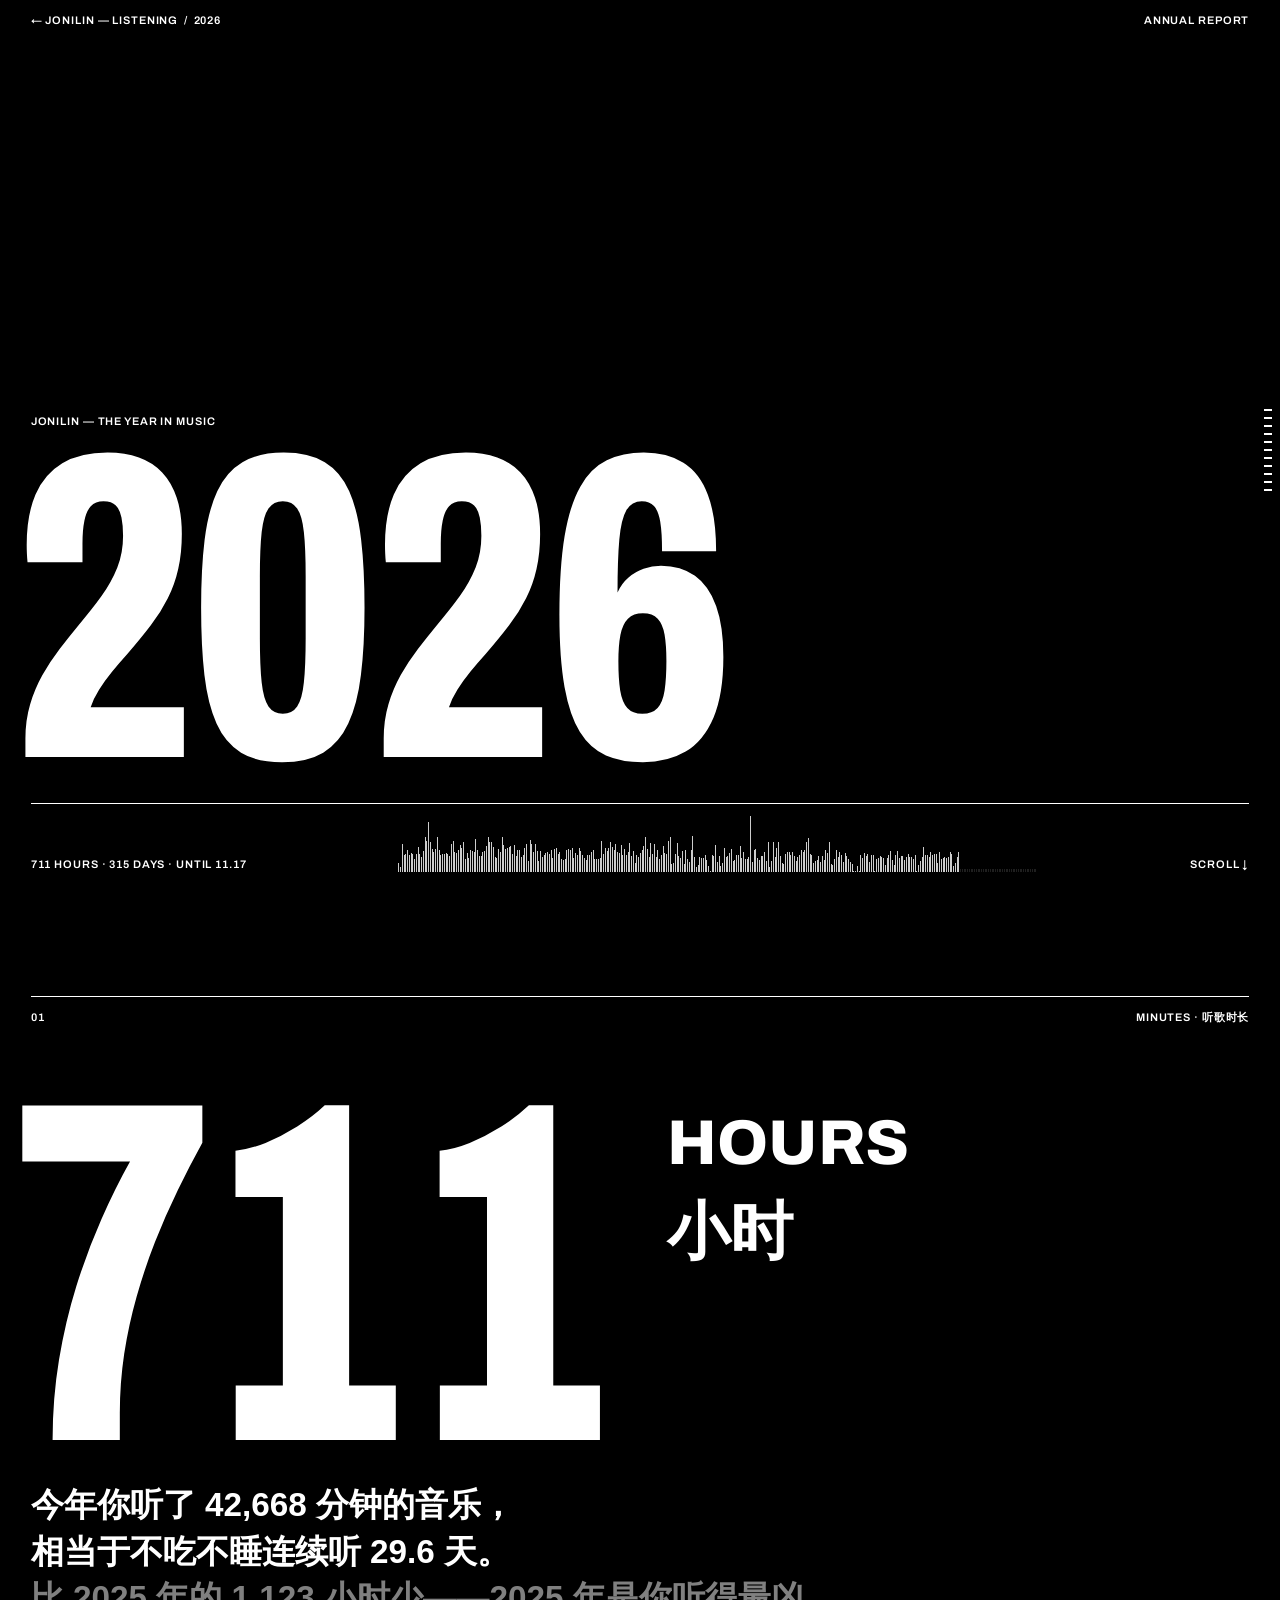
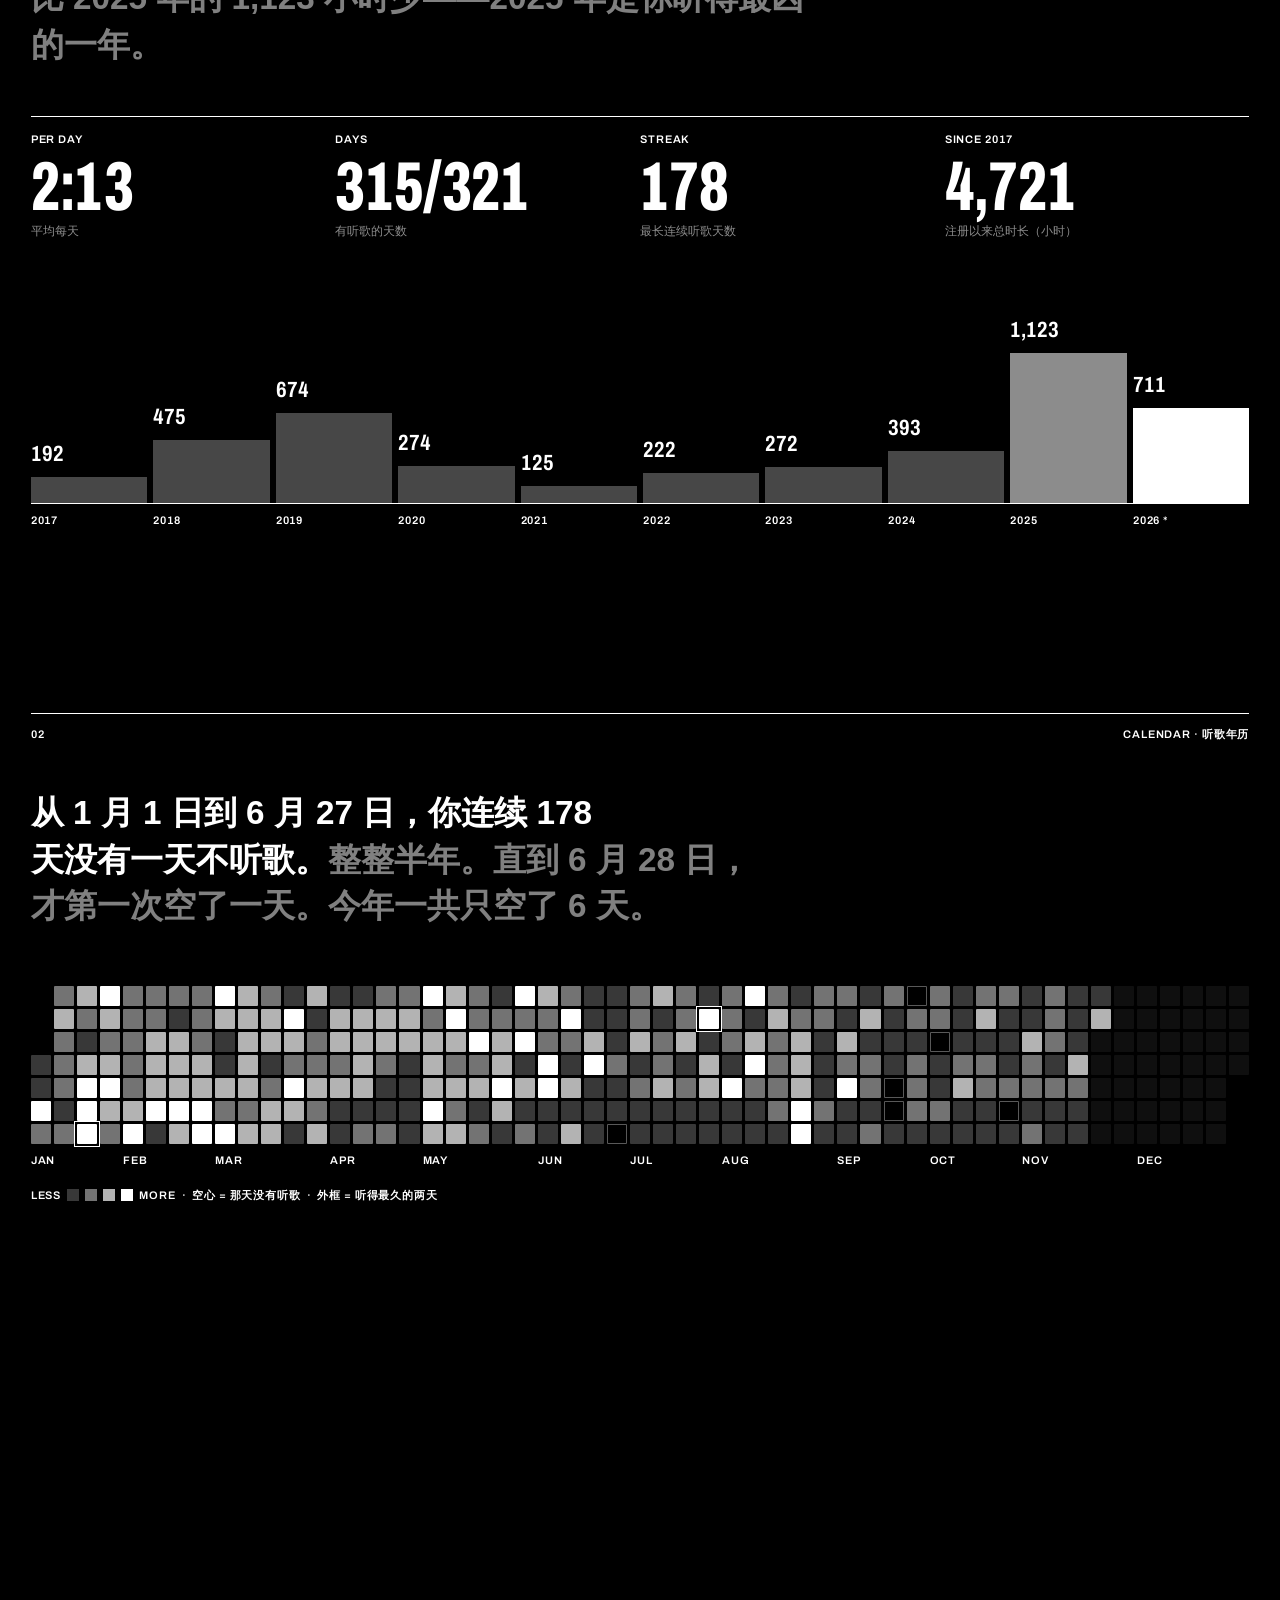
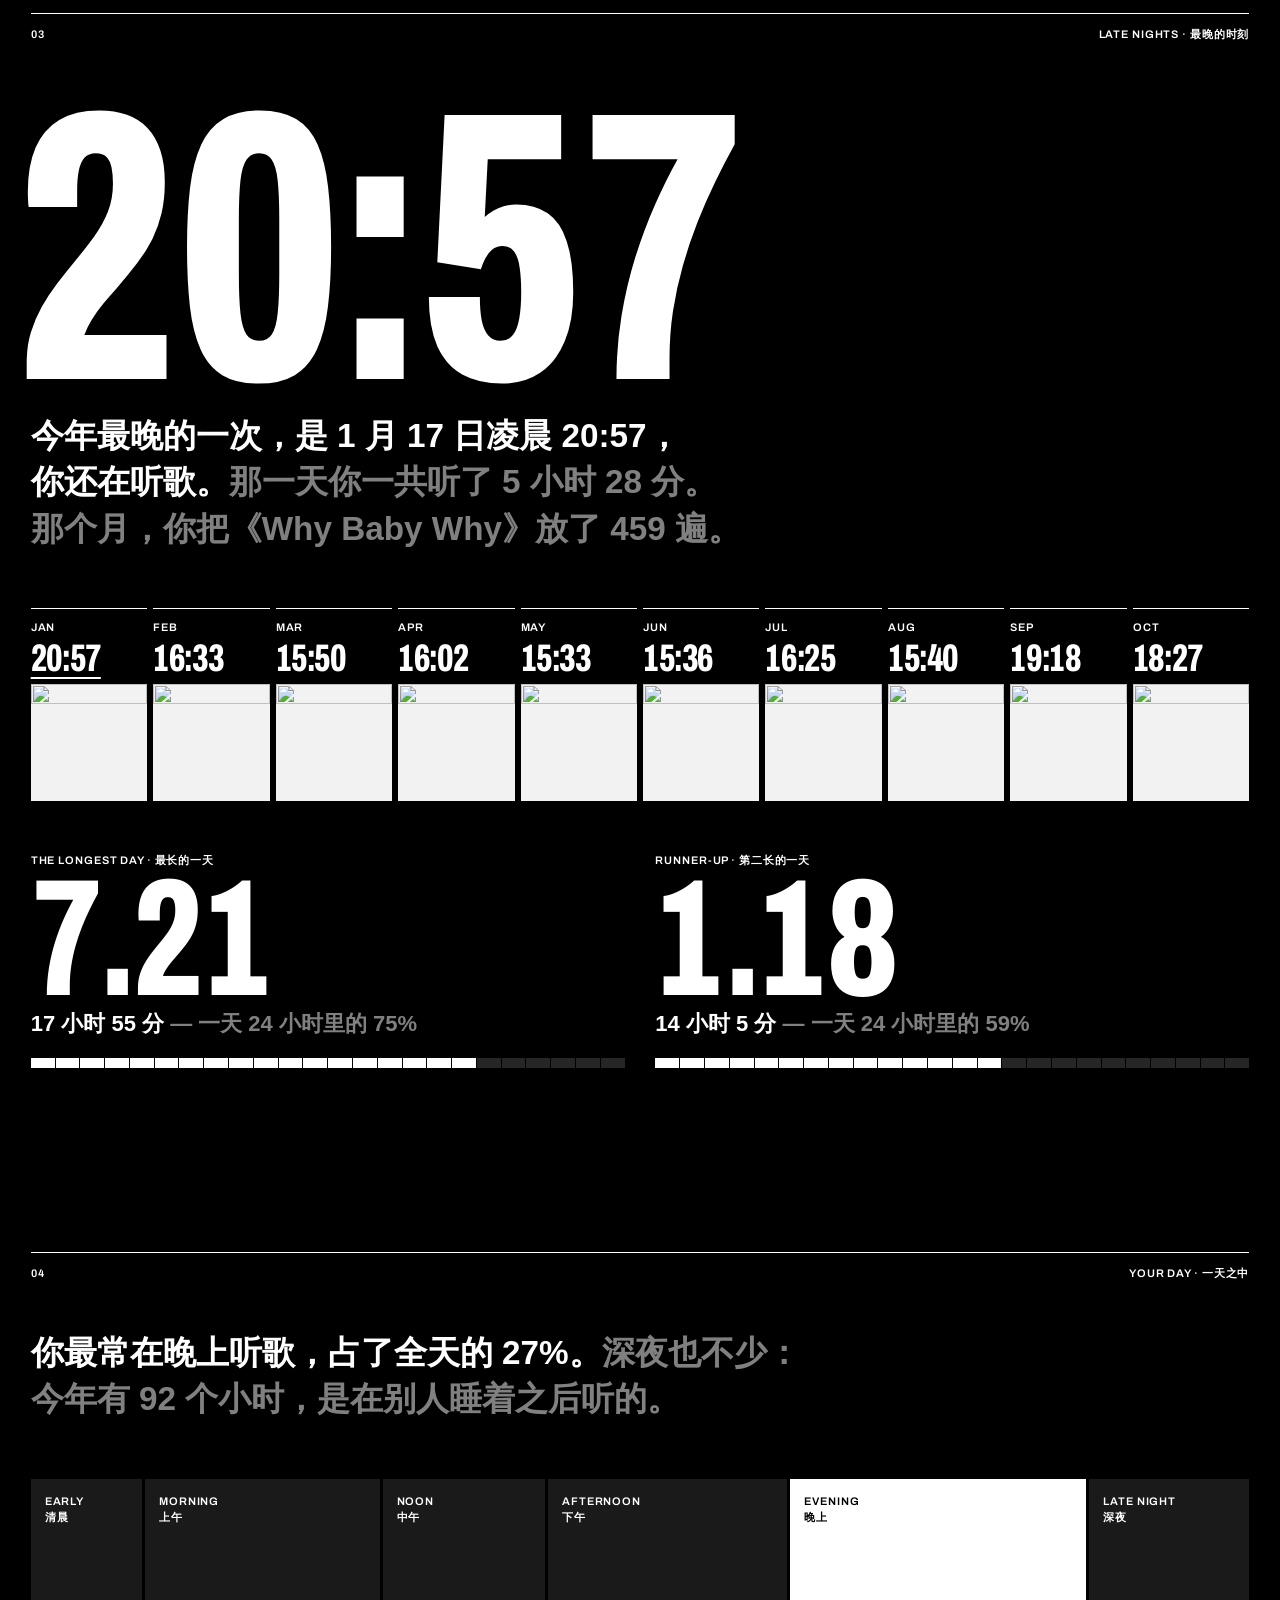
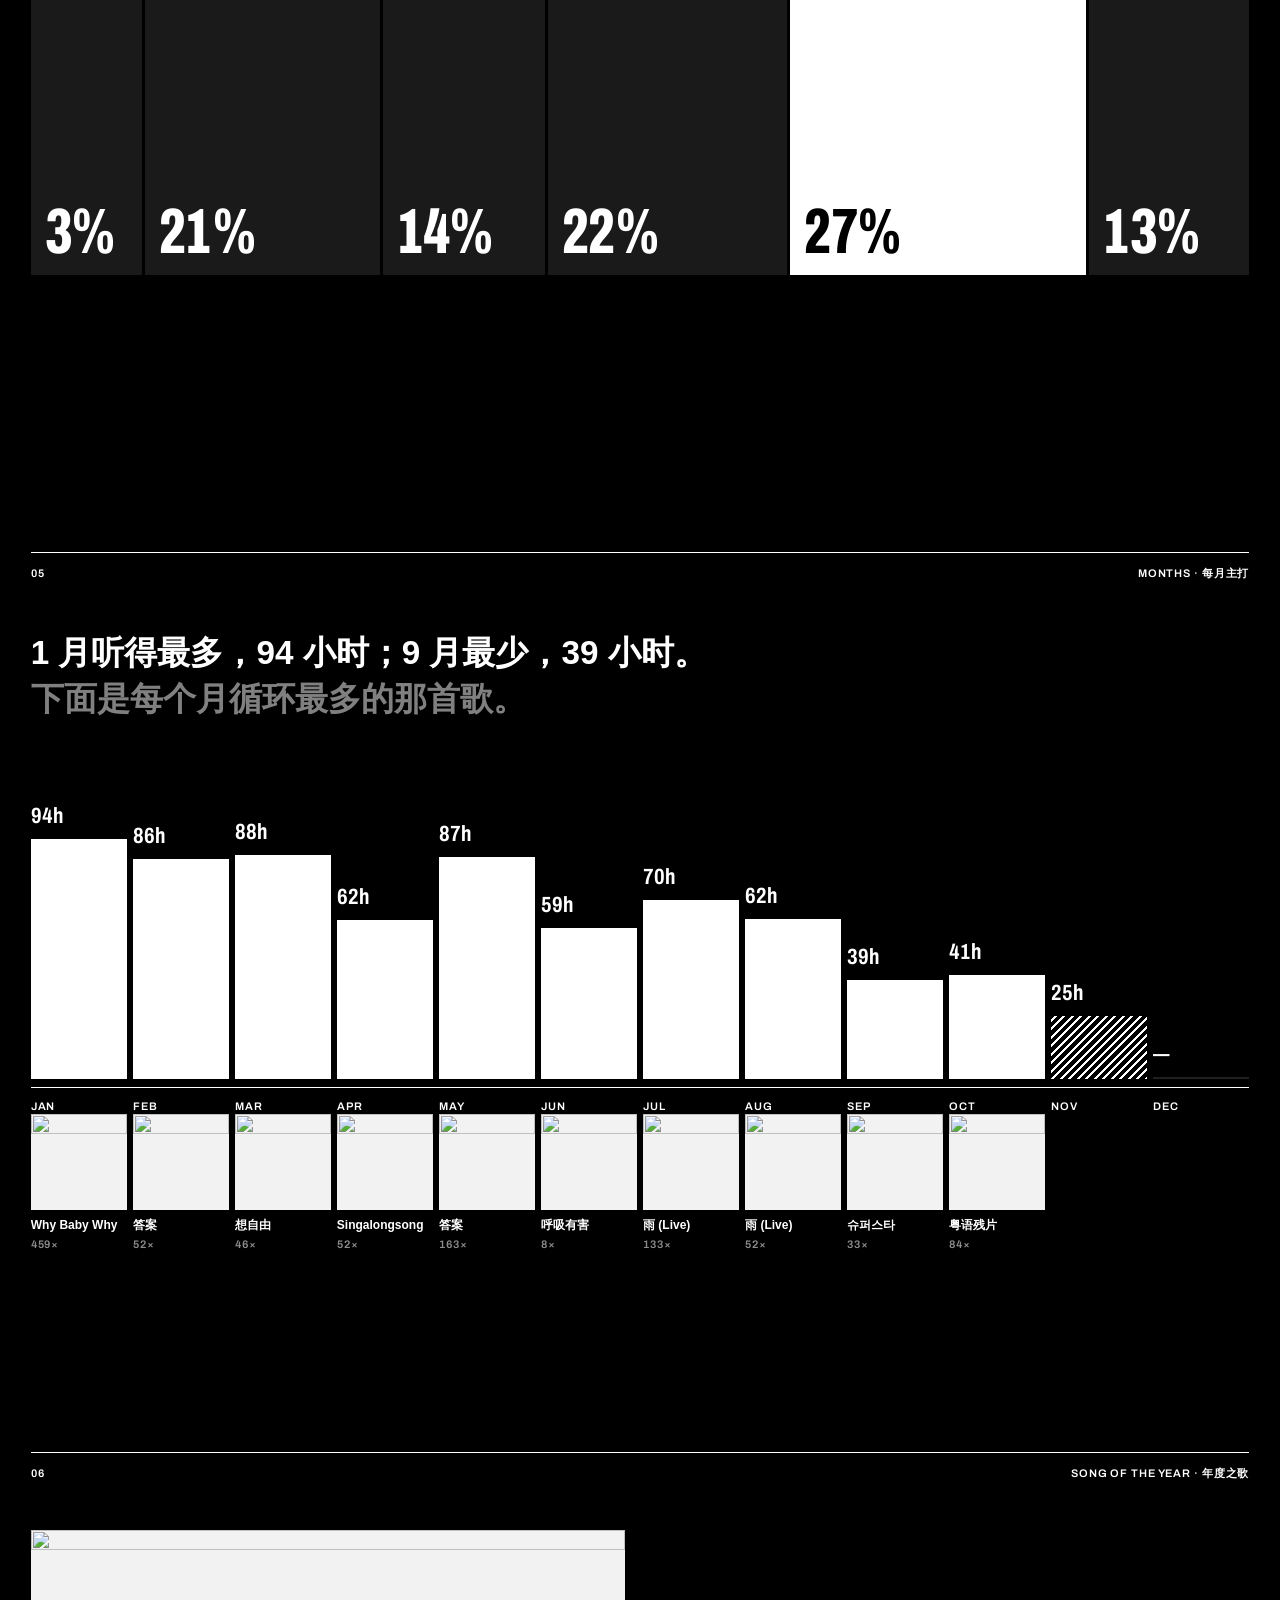
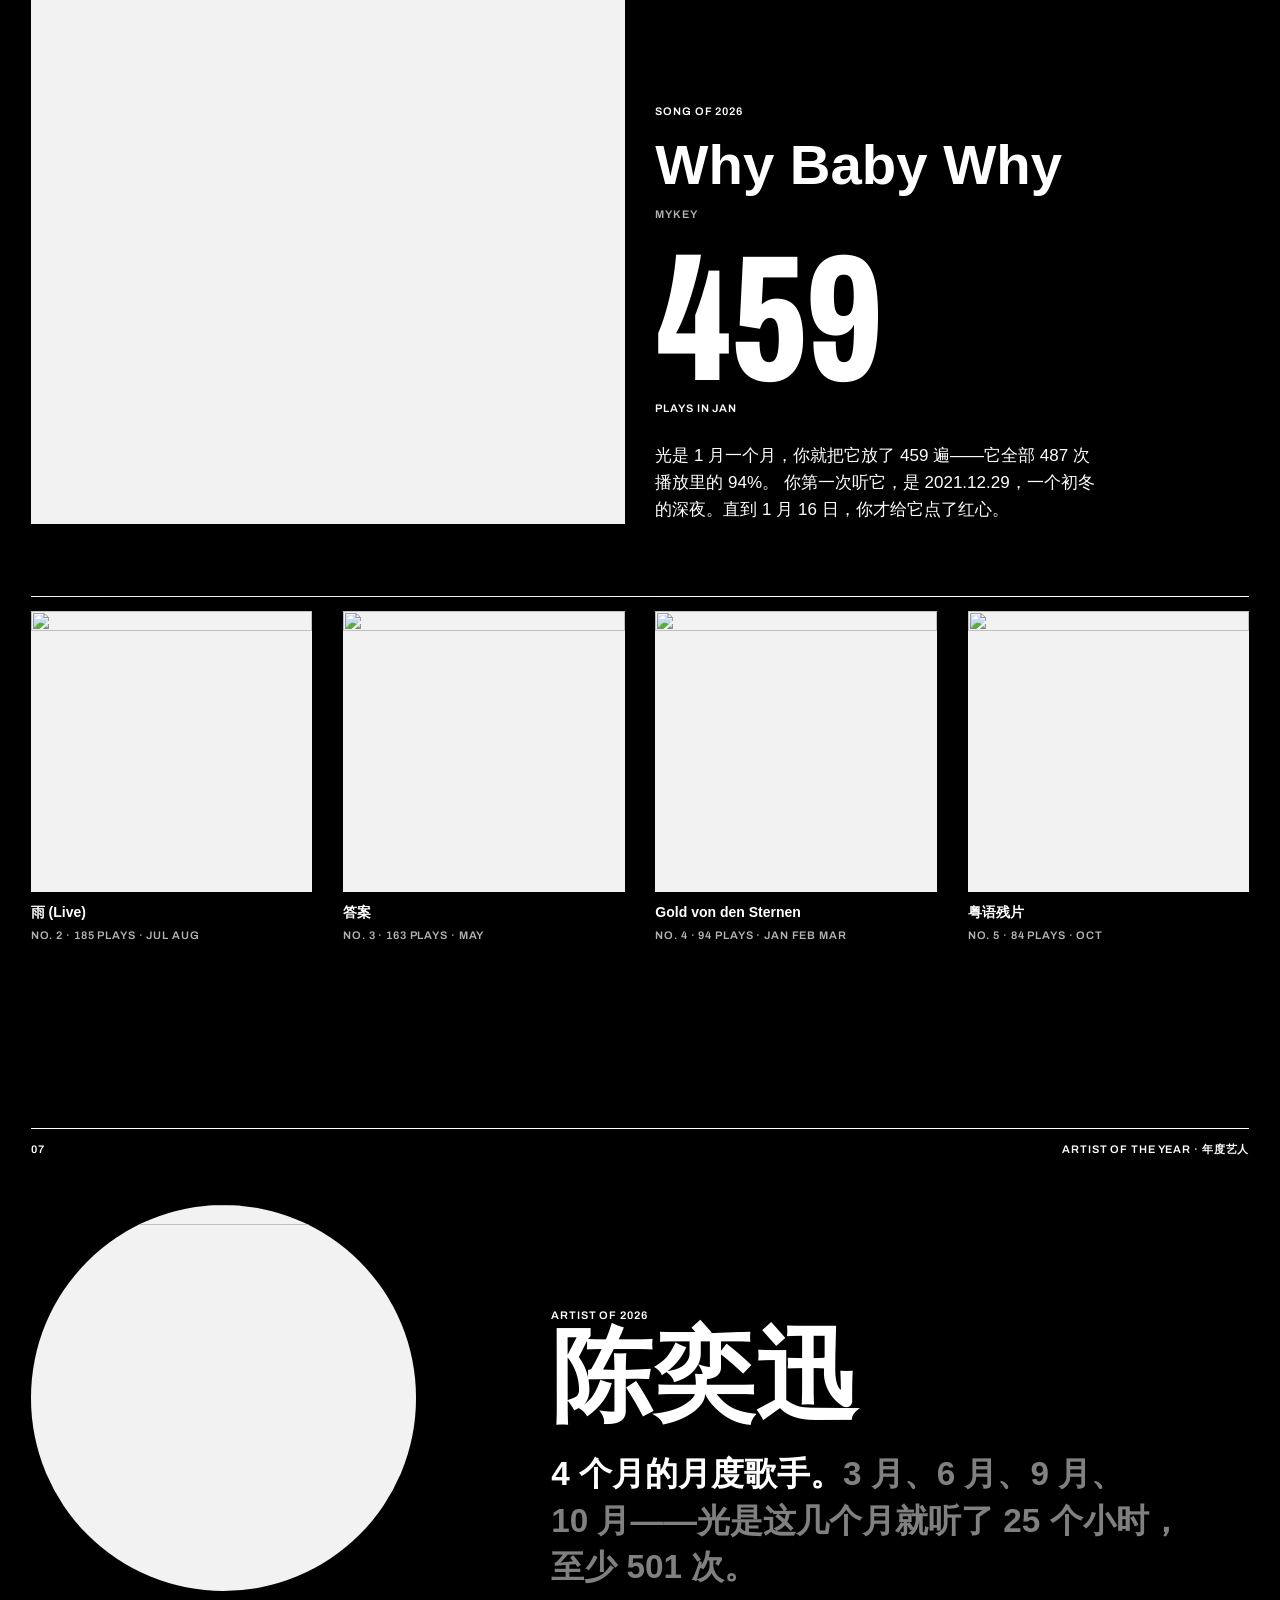
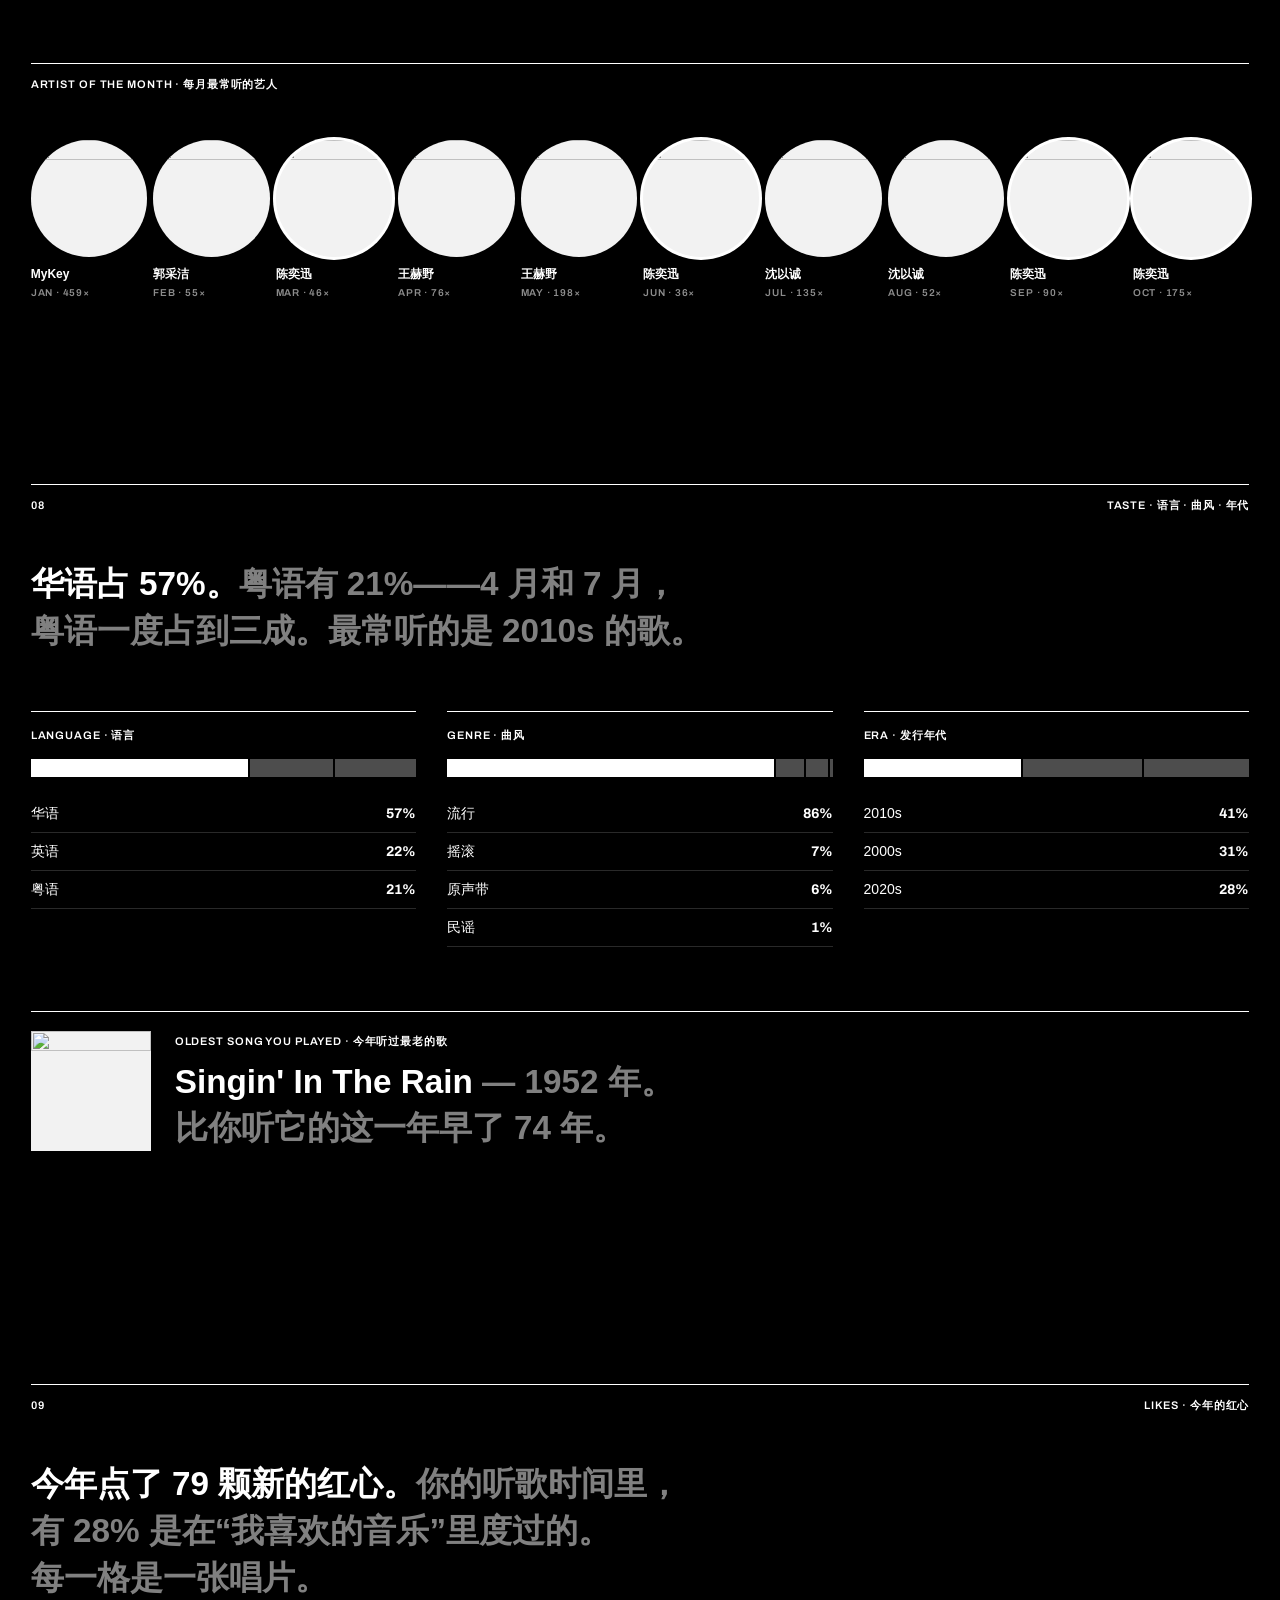
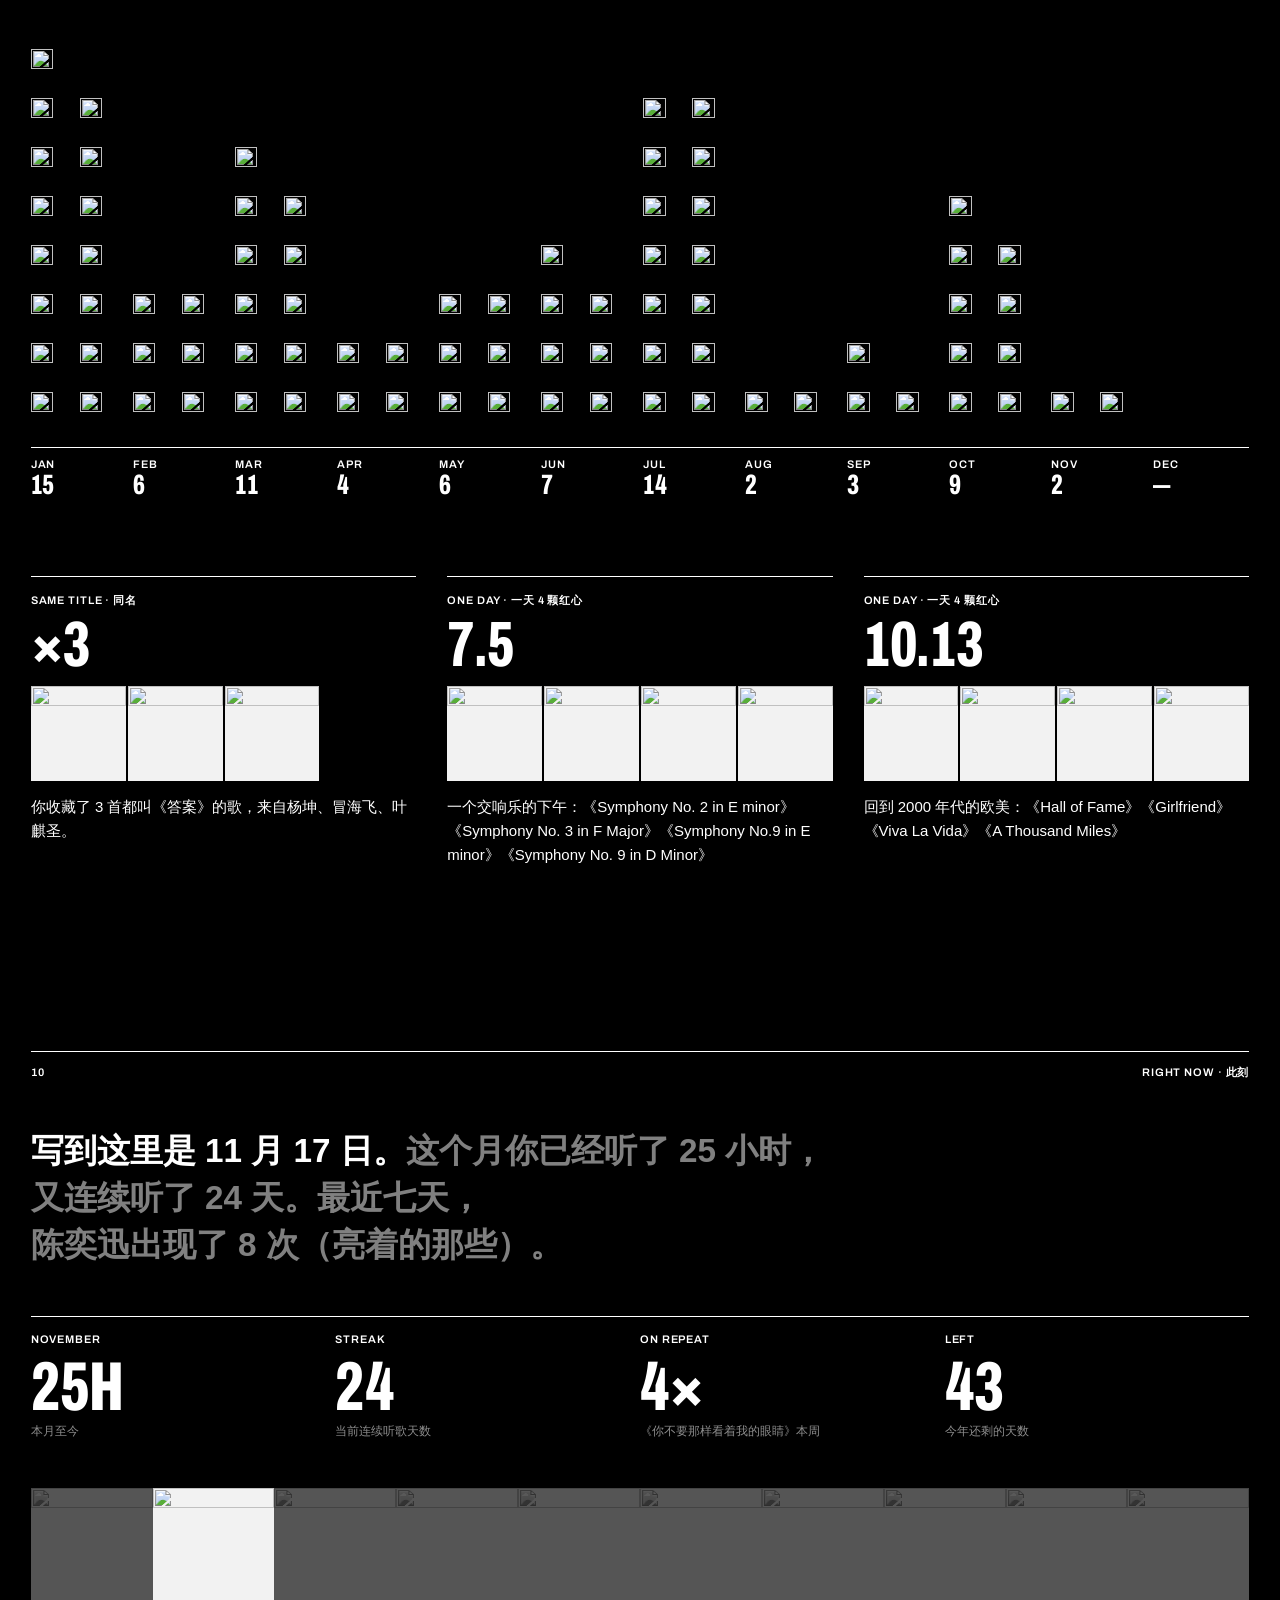
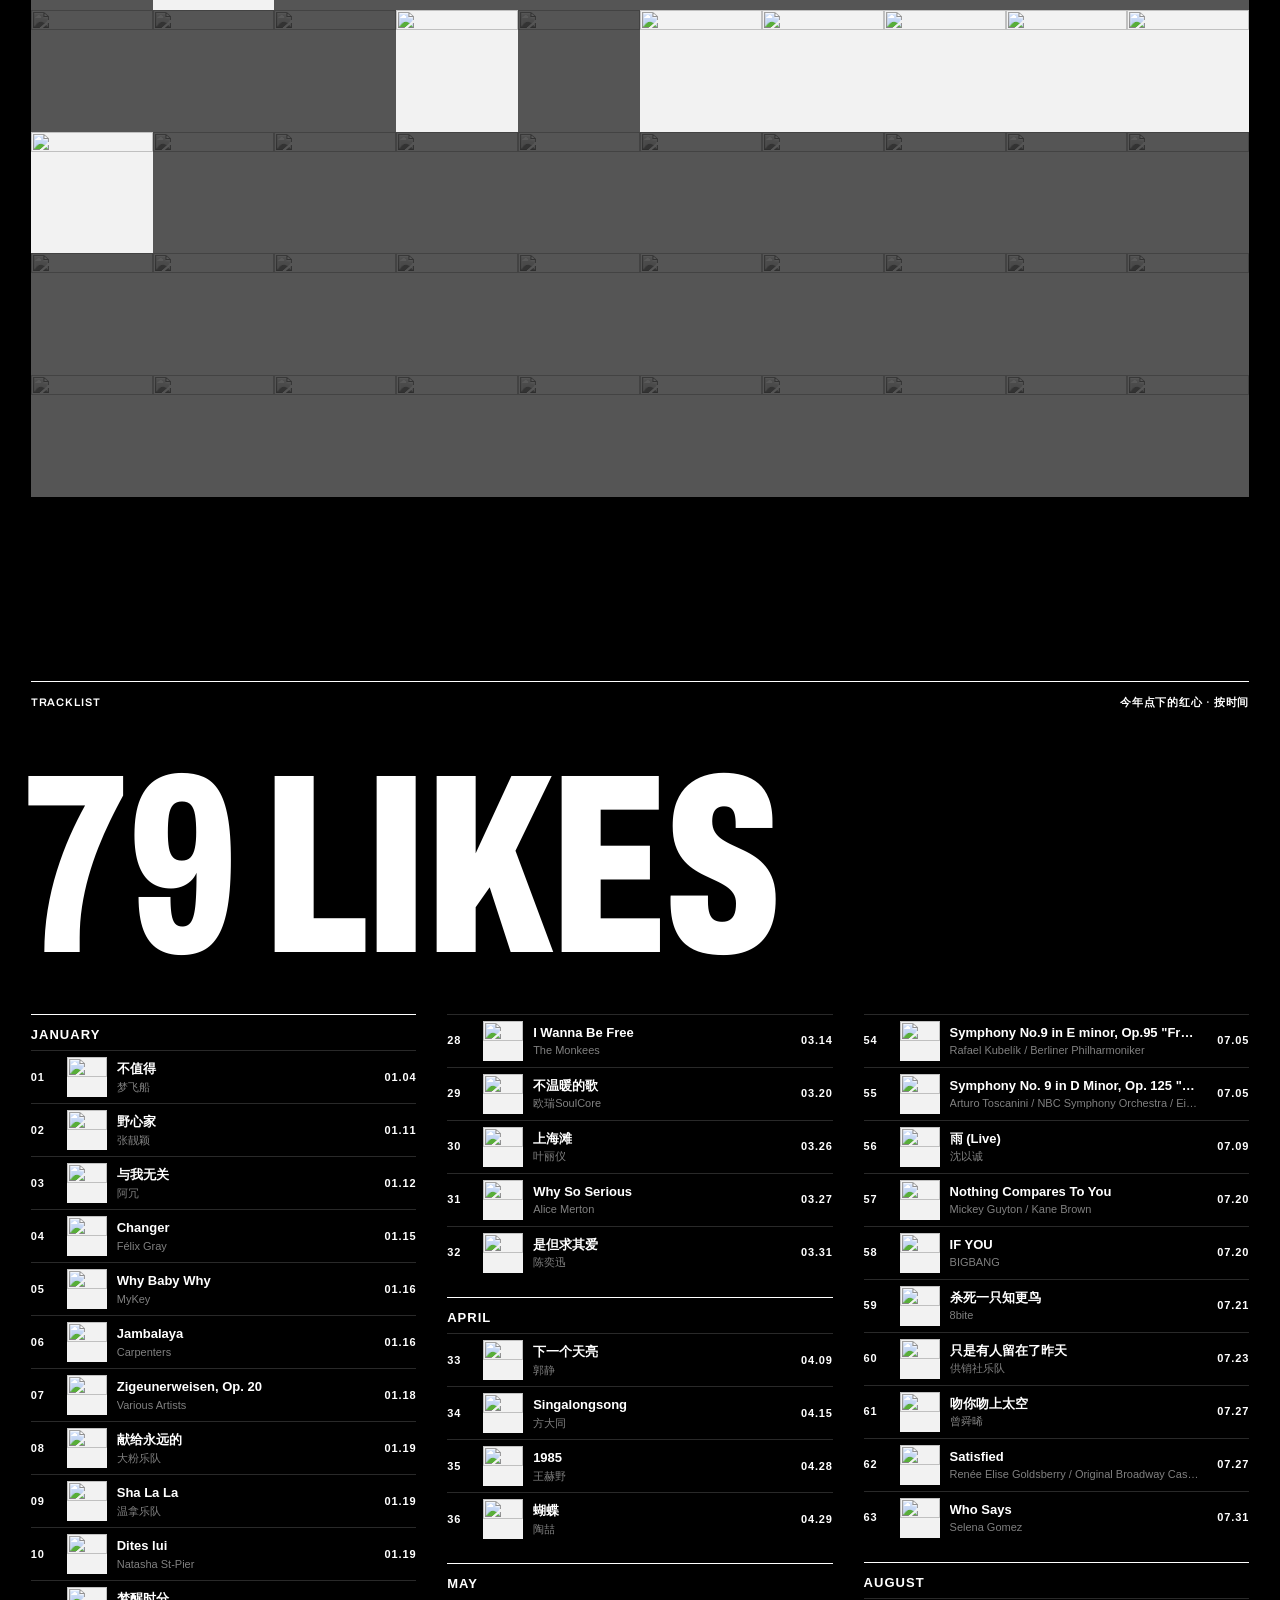
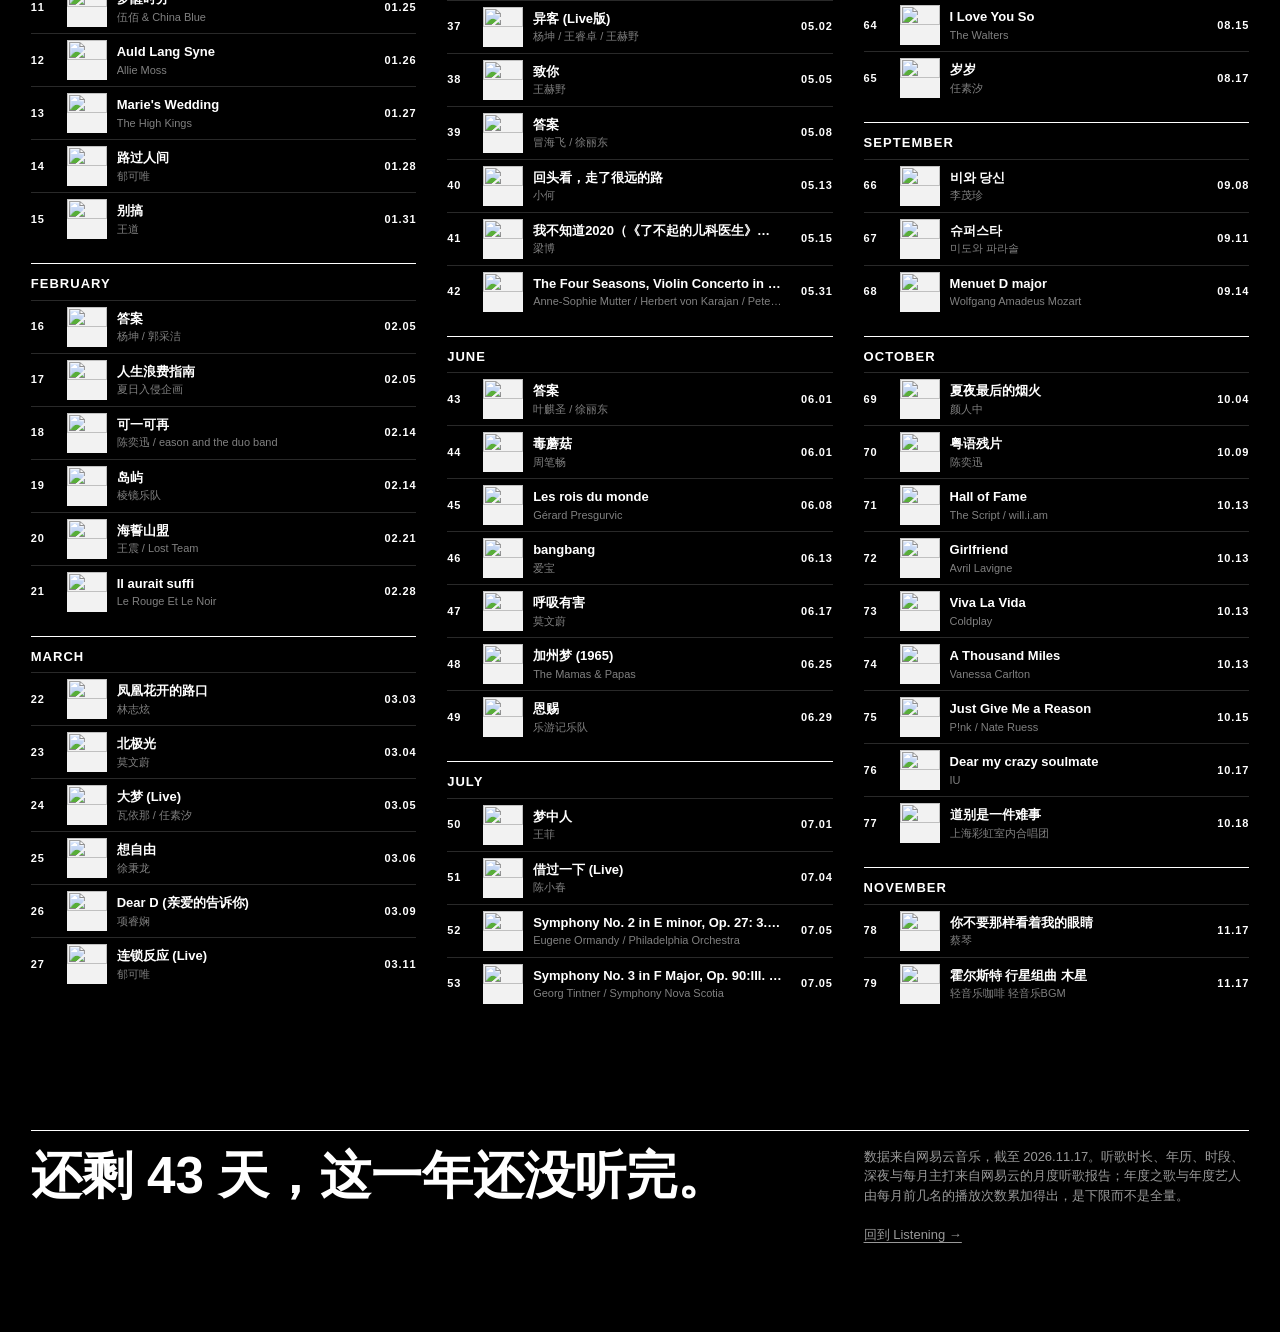
==== commit f76444a9: "细节打磨：中文按标点断行、修复年历溢出、移动端适配、年代合并、页脚与目录调整 Co-Authored-By: Claude Opus 5.5 <noreply@anthropic.com>" ====
--- a/2026/index.html
+++ b/2026/index.html
@@ -2,6 +2,7 @@
 <html lang="zh-CN">
 <head>
 <meta charset="utf-8">
+<link rel="icon" href="data:image/svg+xml,%3Csvg xmlns=%22http://www.w3.org/2000/svg%22 viewBox=%220 0 16 16%22%3E%3Ccircle cx=%228%22 cy=%228%22 r=%227%22/%3E%3C/svg%3E">
 <meta name="viewport" content="width=device-width, initial-scale=1">
 <title>2026 — JoniLin</title>
 <meta name="referrer" content="no-referrer">
@@ -14,23 +15,25 @@
 
 .top { position: fixed; inset: 0 0 auto 0; z-index: 30; height: 40px; display: flex; align-items: center; justify-content: space-between; mix-blend-mode: difference; color: #fff; }
 .prog { position: fixed; left: 0; top: 0; height: 2px; background: #fff; z-index: 31; width: 0; mix-blend-mode: difference; }
-.toc { position: fixed; right: var(--pad); top: 50%; transform: translateY(-50%); z-index: 29; display: flex; flex-direction: column; gap: 6px; mix-blend-mode: difference; }
-.toc a { display: block; width: 18px; height: 2px; background: #fff; opacity: .3; transition: opacity .2s, width .2s; }
-.toc a.on { opacity: 1; width: 28px; }
+.toc { position: fixed; right: 8px; top: 50%; align-items: flex-end; transform: translateY(-50%); z-index: 29; display: flex; flex-direction: column; gap: 6px; mix-blend-mode: difference; }
+.toc a { display: block; width: 8px; height: 2px; background: #fff; opacity: .3; transition: opacity .2s, width .2s; }
+.toc a.on { opacity: 1; width: 16px; }
+.toc a:hover { opacity: .8; }
 
 .ch { position: relative; min-height: 100vh; padding: 96px var(--pad) 88px; }
 .ch-h { display: flex; justify-content: space-between; border-top: 1px solid currentColor; padding-top: 12px; margin-bottom: 48px; }
 .say { font-family: var(--cjk); font-size: clamp(22px, 2.6vw, 36px); font-weight: 600; line-height: 1.4; max-width: 24em; }
 .say .dim { opacity: .5; }
+
 .small { font-family: var(--cjk); font-size: 13px; opacity: .6; max-width: 40em; }
-.kpis { display: grid; grid-template-columns: repeat(4, 1fr); border-top: 1px solid currentColor; margin-top: 48px; }
+.kpis { display: grid; grid-template-columns: repeat(4, minmax(0, 1fr)); border-top: 1px solid currentColor; margin-top: 48px; }
 .kpis div { padding: 14px 16px 0 0; }
 .kpis b { display: block; font-size: clamp(44px, 5.4vw, 84px); margin-top: 10px; }
 .kpis small { display: block; font-family: var(--cjk); font-size: 12px; opacity: .55; margin-top: 6px; text-transform: none; letter-spacing: 0; font-weight: 400; }
 
 /* 封面 */
 .cover { position: relative; height: 100vh; min-height: 640px; overflow: hidden; }
-.mosaic { position: absolute; inset: 0; display: grid; grid-template-columns: repeat(var(--cols, 12), 1fr); align-content: start; }
+.mosaic { position: absolute; inset: 0; display: grid; grid-template-columns: repeat(var(--cols, 12), minmax(0, 1fr)); align-content: start; }
 .mosaic img { opacity: 0; transition: opacity .6s ease; }
 .mosaic img.on { opacity: .5; }
 .cover .shade { position: absolute; inset: 0; background: linear-gradient(180deg, rgba(0,0,0,.25) 0%, rgba(0,0,0,.1) 35%, #000 90%); }
@@ -42,24 +45,24 @@
 .wave i.fut { opacity: .12; }
 
 /* 01 时长 */
-.giant { font-size: clamp(220px, 38vw, 640px); margin-left: -.05em; }
+.giant { font-size: clamp(150px, 38vw, 640px); margin-left: -.05em; }
 .giant { display: flex; align-items: flex-start; gap: .1em; }
 .giant .unit { font-size: .13em; font-stretch: 100%; letter-spacing: 0; line-height: 1.1; padding-top: .55em; }
 .giant .unit .zh { display: block; font-weight: 700; margin-top: .3em; }
-.yrs { display: grid; grid-template-columns: repeat(10, 1fr); gap: 6px; align-items: end; height: 200px; margin-top: 64px; border-bottom: 1px solid #fff; }
+.yrs { display: grid; grid-template-columns: repeat(10, minmax(0, 1fr)); gap: 6px; align-items: end; height: 200px; margin-top: 64px; border-bottom: 1px solid #fff; }
 .yrs div { display: flex; flex-direction: column; justify-content: flex-end; height: 100%; }
 .yrs i { display: block; background: rgba(255,255,255,.28); }
 .yrs .cur i { background: #fff; }
 .yrs .pk i { background: rgba(255,255,255,.55); }
 .yrs b { font-size: 22px; font-weight: 700; font-stretch: 75%; margin-bottom: 6px; }
-.yrs-x { display: grid; grid-template-columns: repeat(10, 1fr); gap: 6px; margin-top: 8px; }
+.yrs-x { display: grid; grid-template-columns: repeat(10, minmax(0, 1fr)); gap: 6px; margin-top: 8px; }
 
 /* 02 年历 */
-.cal { display: grid; grid-auto-flow: column; grid-template-rows: repeat(7, 1fr); gap: 3px; margin-top: 56px; }
+.cal { display: grid; grid-auto-flow: column; grid-template-rows: repeat(7, minmax(0, 1fr)); gap: 3px; margin-top: 56px; }
 .cal i { aspect-ratio: 1; background: #fff; border-radius: 1px; position: relative; }
 .cal i.z { background: transparent; box-shadow: inset 0 0 0 1px rgba(255,255,255,.35); }
 .cal i.fut { background: rgba(255,255,255,.06); }
-.cal i.pad { background: transparent; }
+.cal i.lead { background: transparent; }
 .cal i.mk::after { content: ''; position: absolute; inset: -3px; border: 1px solid #fff; }
 .cal-x { display: grid; grid-auto-flow: column; gap: 3px; margin-top: 8px; }
 .legend { display: flex; align-items: center; gap: 6px; margin-top: 18px; }
@@ -67,58 +70,58 @@
 
 /* 03 最长的一天 / 深夜 */
 .clock { font-size: clamp(200px, 30vw, 500px); margin-left: -.04em; }
-.nights { display: grid; grid-template-columns: repeat(10, 1fr); gap: 6px; margin-top: 56px; }
+.nights { display: grid; grid-template-columns: repeat(10, minmax(0, 1fr)); gap: 6px; margin-top: 56px; }
 .nights div { border-top: 1px solid #fff; padding-top: 10px; }
 .nights b { display: block; font-size: clamp(28px, 3vw, 46px); margin-top: 6px; }
 .nights .late b { text-decoration: underline; text-decoration-thickness: 2px; text-underline-offset: 6px; }
 .nights img { margin-top: 10px; }
 .duo { display: grid; grid-template-columns: 1fr 1fr; gap: var(--pad); margin-top: 48px; }
 .duo .d { font-size: clamp(110px, 13vw, 210px); }
-.duo .bar24 { display: grid; grid-template-columns: repeat(24, 1fr); height: 10px; gap: 1px; margin-top: 18px; }
+.duo .bar24 { display: grid; grid-template-columns: repeat(24, minmax(0, 1fr)); height: 10px; gap: 1px; margin-top: 18px; }
 .duo .bar24 i { background: rgba(255,255,255,.15); }
 .duo .bar24 i.on { background: #fff; }
 
 /* 04 一天之中 */
-.day-strip { display: flex; height: 240px; margin-top: 56px; gap: 3px; }
+.day-strip { display: flex; height: clamp(240px, 44vh, 440px); margin-top: 56px; gap: 3px; }
 .day-strip div { display: flex; flex-direction: column; justify-content: space-between; padding: 14px; background: rgba(255,255,255,.1); min-width: 0; }
 .day-strip div.pk { background: #fff; color: #000; }
 .day-strip b { font-size: clamp(40px, 5vw, 80px); line-height: .9; }
 
 /* 05 月份 */
-.mbar { display: grid; grid-template-columns: repeat(12, 1fr); gap: 6px; align-items: end; height: 300px; margin-top: 56px; }
+.mbar { display: grid; grid-template-columns: repeat(12, minmax(0, 1fr)); gap: 6px; align-items: end; height: 300px; margin-top: 56px; }
 .mbar div { display: flex; flex-direction: column; justify-content: flex-end; height: 100%; }
 .mbar i { display: block; background: #fff; }
 .mbar .fut i { background: rgba(255,255,255,.12); }
 .mbar .part i { background: repeating-linear-gradient(-45deg, #fff 0 2px, transparent 2px 6px); }
 .mbar b { font-size: 22px; font-weight: 700; font-stretch: 75%; margin-bottom: 6px; }
-.mtop { display: grid; grid-template-columns: repeat(12, 1fr); gap: 6px; border-top: 1px solid #fff; padding-top: 10px; margin-top: 8px; }
-.mtop .t { font-family: var(--cjk); font-size: 12px; line-height: 1.3; margin-top: 8px; overflow: hidden; display: -webkit-box; -webkit-line-clamp: 2; -webkit-box-orient: vertical; }
+.mtop { display: grid; grid-template-columns: repeat(12, minmax(0, 1fr)); gap: 6px; border-top: 1px solid #fff; padding-top: 10px; margin-top: 8px; }
+.mtop .t { font-family: var(--cjk); text-transform: none; letter-spacing: 0; font-weight: 600; font-size: 12px; line-height: 1.3; margin-top: 8px; overflow: hidden; display: -webkit-box; -webkit-line-clamp: 2; -webkit-box-orient: vertical; }
 .mtop .p { font-size: 11px; opacity: .55; margin-top: 2px; }
 
 /* 06 年度之歌 */
-.sot { display: grid; grid-template-columns: repeat(12, 1fr); column-gap: var(--pad); align-items: end; }
+.sot { display: grid; grid-template-columns: repeat(12, minmax(0, 1fr)); column-gap: var(--pad); align-items: end; }
 .sot .art { grid-column: 1 / 7; box-shadow: 0 40px 80px rgba(0,0,0,.35); }
 .sot .info { grid-column: 7 / 13; }
 .sot h3 { font-family: var(--cjk); font-size: clamp(36px, 4.4vw, 68px); font-weight: 800; line-height: 1.08; margin: 14px 0 10px; }
 .sot .pc { font-size: clamp(120px, 14vw, 220px); margin-top: 24px; }
 .sot p.why { font-family: var(--cjk); font-size: 17px; line-height: 1.6; margin-top: 24px; max-width: 26em; }
-.runners { display: grid; grid-template-columns: repeat(4, 1fr); gap: var(--pad); margin-top: 72px; border-top: 1px solid currentColor; padding-top: 14px; }
+.runners { display: grid; grid-template-columns: repeat(4, minmax(0, 1fr)); gap: var(--pad); margin-top: 72px; border-top: 1px solid currentColor; padding-top: 14px; }
 .runners .t { font-family: var(--cjk); font-weight: 700; margin-top: 10px; }
 .runners .p { font-size: 11px; opacity: .7; margin-top: 4px; }
 
 /* 07 年度艺人 */
-.mart { display: grid; grid-template-columns: repeat(10, 1fr); gap: 6px; margin-top: 48px; }
+.mart { display: grid; grid-template-columns: repeat(10, minmax(0, 1fr)); gap: 6px; margin-top: 48px; }
 .mart img { border-radius: 50%; }
 .mart .n { font-family: var(--cjk); font-size: 12px; font-weight: 600; margin-top: 8px; white-space: nowrap; overflow: hidden; text-overflow: ellipsis; }
 .mart .m { font-size: 10px; opacity: .55; margin-top: 2px; }
 .mart .hl img { box-shadow: 0 0 0 3px currentColor; }
-.ahero { display: grid; grid-template-columns: repeat(12, 1fr); column-gap: var(--pad); align-items: end; }
+.ahero { display: grid; grid-template-columns: repeat(12, minmax(0, 1fr)); column-gap: var(--pad); align-items: end; }
 .ahero img { grid-column: 1 / 5; border-radius: 50%; }
 .ahero .info { grid-column: 6 / 13; }
 .ahero h3 { font-family: var(--cjk); font-size: clamp(56px, 8vw, 128px); font-weight: 900; line-height: 1; }
 
 /* 08 口味 */
-.taste { display: grid; grid-template-columns: repeat(3, 1fr); gap: var(--pad); margin-top: 56px; }
+.taste { display: grid; grid-template-columns: repeat(3, minmax(0, 1fr)); gap: var(--pad); margin-top: 56px; }
 .taste .blk { border-top: 1px solid #fff; padding-top: 12px; }
 .taste .stack { display: flex; height: 18px; gap: 2px; margin: 14px 0 18px; }
 .taste .stack i { background: rgba(255,255,255,.3); }
@@ -128,21 +131,21 @@
 .oldest { display: grid; grid-template-columns: 120px 1fr; gap: 24px; align-items: center; margin-top: 64px; border-top: 1px solid #fff; padding-top: 18px; }
 
 /* 09 红心 */
-.months { display: grid; grid-template-columns: repeat(12, 1fr); gap: 6px; align-items: end; margin-top: 48px; min-height: 30vh; }
+.months { display: grid; grid-template-columns: repeat(12, minmax(0, 1fr)); gap: 6px; align-items: end; margin-top: 48px; min-height: 30vh; }
 .months .m { display: flex; flex-wrap: wrap-reverse; align-content: flex-start; gap: 2px; }
 .months .m img { width: calc(50% - 1px); aspect-ratio: 1; object-fit: cover; transition: transform .3s; }
 .months .m img:hover { transform: scale(1.6); position: relative; z-index: 2; }
 .months .m.fut { opacity: .25; }
-.months-x { display: grid; grid-template-columns: repeat(12, 1fr); gap: 6px; border-top: 1px solid #fff; margin-top: 8px; padding-top: 8px; }
+.months-x { display: grid; grid-template-columns: repeat(12, minmax(0, 1fr)); gap: 6px; border-top: 1px solid #fff; margin-top: 8px; padding-top: 8px; }
 .months-x b { display: block; font-size: 28px; }
-.notes { display: grid; grid-template-columns: repeat(3, 1fr); gap: var(--pad); margin-top: 80px; }
+.notes { display: grid; grid-template-columns: repeat(3, minmax(0, 1fr)); gap: var(--pad); margin-top: 80px; }
 .note { border-top: 1px solid #fff; padding-top: 12px; }
-.note .quad { display: grid; grid-template-columns: repeat(4, 1fr); gap: 2px; margin: 14px 0; }
+.note .quad { display: grid; grid-template-columns: repeat(4, minmax(0, 1fr)); gap: 2px; margin: 14px 0; }
 .note p { font-family: var(--cjk); font-size: 15px; line-height: 1.6; }
 .note h4 { font-size: 64px; margin-top: 8px; }
 
 /* 10 此刻 */
-.now { display: grid; grid-template-columns: repeat(10, 1fr); margin-top: 48px; }
+.now { display: grid; grid-template-columns: repeat(10, minmax(0, 1fr)); margin-top: 48px; }
 .now img.dim { filter: grayscale(1); opacity: .35; }
 
 /* 封底 */
@@ -154,30 +157,46 @@
 .liner li .t span { display: block; opacity: .5; font-size: 11px; white-space: nowrap; overflow: hidden; text-overflow: ellipsis; }
 .liner .mo { display: block; border-top: 1px solid #fff; padding-top: 10px; margin-top: 18px; }
 .liner .mo:first-child { margin-top: 0; }
-.end { display: grid; grid-template-columns: repeat(12, 1fr); column-gap: var(--pad); margin-top: 120px; border-top: 1px solid #fff; padding-top: 16px; }
+.end { display: grid; grid-template-columns: repeat(12, minmax(0, 1fr)); column-gap: var(--pad); margin-top: 120px; border-top: 1px solid #fff; padding-top: 16px; }
+.end .big span { display: inline-block; white-space: nowrap; }
 .end .big { grid-column: 1 / 8; font-family: var(--cjk); font-weight: 800; font-size: clamp(32px, 4vw, 60px); line-height: 1.15; }
 .end .small { grid-column: 9 / 13; }
 .end a { text-decoration: underline; text-underline-offset: 3px; }
 
 @media (max-width: 720px) {
   .toc { display: none; }
-  .kpis { grid-template-columns: repeat(2, 1fr); }
+  .kpis { grid-template-columns: repeat(2, minmax(0, 1fr)); }
   .sot .art, .sot .info, .ahero img, .ahero .info, .end .big, .end .small { grid-column: 1 / 13; }
   .sot .art, .ahero img { margin-bottom: 32px; }
   .duo, .taste, .notes { grid-template-columns: 1fr; }
-  .runners { grid-template-columns: repeat(2, 1fr); }
-  .nights, .mart { grid-template-columns: repeat(5, 1fr); row-gap: 20px; }
+  .runners { grid-template-columns: repeat(2, minmax(0, 1fr)); }
+  .nights, .mart { grid-template-columns: repeat(5, minmax(0, 1fr)); row-gap: 20px; }
   .mtop .t, .mtop .p { display: none; }
   .day-strip { flex-direction: column; height: auto; }
   .day-strip div { flex: none !important; flex-direction: row; align-items: baseline; }
   .liner { columns: 1; }
-  .now { grid-template-columns: repeat(5, 1fr); }
+  .now { grid-template-columns: repeat(5, minmax(0, 1fr)); }
+  .hide-s { display: none; }
+  .cover .row { flex-wrap: wrap; row-gap: 14px; }
+  .wave { order: -1; flex-basis: 100%; max-width: none; height: 40px; gap: 0; }
+  .legend { flex-wrap: wrap; row-gap: 6px; }
+  .cover h1 { font-size: 44vw; }
+  .giant { font-size: 40vw; }
+  .clock { font-size: 30vw; }
+  .cal-wrap { overflow-x: auto; margin: 0 calc(-1 * var(--pad)); padding: 0 var(--pad); scrollbar-width: none; }
+  .cal, .cal-x { width: 680px; }
+  .yrs, .mbar { gap: 3px; }
+  .yrs b, .mbar b { font-size: 12px; }
+  .yrs-x, .mtop, .months-x { font-size: 9px; letter-spacing: 0; gap: 3px; }
+  .months-x b { font-size: 18px; }
+  .duo .d { font-size: 28vw; }
+  .note h4 { font-size: 48px; }
 }
 </style>
 </head>
 <body>
 <div class="prog" id="prog"></div>
-<div class="top pad cap"><span><a href="../">← JoniLin — Listening</a> &nbsp;/&nbsp; 2026</span><span>Annual Report</span></div>
+<div class="top pad cap"><span><a href="../">← JoniLin — Listening</a> &nbsp;/&nbsp; 2026</span><span class="hide-s">Annual Report</span></div>
 <nav class="toc" id="toc"></nav>
 
 <header class="cover">
@@ -201,7 +220,7 @@
   </section>
 
   <section class="ch" data-t="Calendar"><div class="ch-h cap"><span>02</span><span>Calendar · 听歌年历</span></div>
-    <div class="reveal"><p class="say" id="cal-say"></p><div class="cal" id="cal"></div><div class="cal-x cap" id="cal-x"></div>
+    <div class="reveal"><p class="say" id="cal-say"></p><div class="cal-wrap"><div class="cal" id="cal"></div><div class="cal-x cap" id="cal-x"></div></div>
       <div class="legend cap" id="legend"></div></div>
   </section>
 
@@ -249,6 +268,7 @@
 
 <script src="../data/music.js"></script>
 <script src="../data/listen2026.js"></script>
+<script src="../assets/cjk.js"></script>
 <script>
 const D = window.MUSIC, LS = window.LISTEN, $ = s => document.querySelector(s);
 const Y = 2026, pad2 = n => String(n).padStart(2, '0'), fmt = n => Math.round(n).toLocaleString('en-US');
@@ -313,7 +333,7 @@
   <div>Since 2017<b class="xl tnum">${fmt(LS.total / 3600)}</b><small>注册以来总时长（小时）</small></div>`;
 const yrs = [...LS.years.map(y => [y[0], y[2] / 3600])].filter(y => y[0] < Y).concat([[Y, totalMin / 60]]).sort((a, b) => a[0] - b[0]);
 const ymax = Math.max(...yrs.map(y => y[1])), ypk = yrs.reduce((a, b) => b[1] > a[1] ? b : a)[0];
-$('#yrs').style.gridTemplateColumns = $('#yrs-x').style.gridTemplateColumns = `repeat(${yrs.length}, 1fr)`;
+$('#yrs').style.gridTemplateColumns = $('#yrs-x').style.gridTemplateColumns = `repeat(${yrs.length}, minmax(0, 1fr))`;
 $('#yrs').innerHTML = yrs.map(([y, h]) => `<div class="${y === Y ? 'cur' : ''} ${y === ypk ? 'pk' : ''}"><b class="tnum">${fmt(h)}</b><i style="height:${h / ymax * 150}px"></i></div>`).join('');
 $('#yrs-x').innerHTML = yrs.map(([y]) => `<span>${y}${y === Y ? ' *' : ''}</span>`).join('');
 
@@ -322,12 +342,12 @@
 const lvl = v => v >= qa(.9) ? 1 : v >= qa(.65) ? .7 : v >= qa(.35) ? .45 : .22;
 const lead = (allDays[0].getDay() + 6) % 7;                  // 周一开头
 const marks = new Set(topDays.slice(0, 2).map(d => d.t.toDateString()));
-$('#cal').innerHTML = '<i class="pad"></i>'.repeat(lead) + allDays.map(d => { const v = vOf[d.toDateString()];
+$('#cal').innerHTML = '<i class="lead"></i>'.repeat(lead) + allDays.map(d => { const v = vOf[d.toDateString()];
   if (v === undefined) return '<i class="fut"></i>';
   return v === 0 ? `<i class="z" title="${d.getMonth() + 1}.${d.getDate()} · 0"></i>` : `<i class="${marks.has(d.toDateString()) ? 'mk' : ''}" style="opacity:${lvl(v)}" title="${d.getMonth() + 1}.${d.getDate()} · ${hm(v)}"></i>`; }).join('');
 const weeks = Math.ceil((lead + allDays.length) / 7);
-$('#cal').style.gridTemplateColumns = $('#cal-x').style.gridTemplateColumns = `repeat(${weeks}, 1fr)`;
-$('#cal-x').innerHTML = Array.from({ length: weeks }, (_, w) => { const d = allDays[Math.max(0, w * 7 - lead)]; return `<span>${d.getDate() <= 7 ? MON[d.getMonth()] : ''}</span>`; }).join('');
+$('#cal').style.gridTemplateColumns = $('#cal-x').style.gridTemplateColumns = `repeat(${weeks}, minmax(0, 1fr))`;
+let lastM = -1; $('#cal-x').innerHTML = Array.from({ length: weeks }, (_, w) => { const d = allDays[Math.min(allDays.length - 1, w * 7 - lead + 6)]; const show = d.getMonth() !== lastM; lastM = d.getMonth(); return `<span>${show ? MON[d.getMonth()] : ''}</span>`; }).join('');
 $('#legend').innerHTML = `Less ${[.22, .45, .7, 1].map(o => `<i style="opacity:${o}"></i>`).join('')} More &nbsp;·&nbsp; 空心 = 那天没有听歌 &nbsp;·&nbsp; 外框 = 听得最久的两天`;
 const zeros = days.filter(d => d.v === 0);
 $('#cal-say').innerHTML = `从 1 月 1 日到 ${md(bestEnd)}，你连续 <b>${best}</b> 天没有一天不听歌。` +
@@ -353,7 +373,7 @@
 const psum = Object.values(per).reduce((a, b) => a + b, 0);
 const order = ['early_morning', 'morning', 'noon', 'afternoon', 'night', 'deep_night'];
 const ppk = order.reduce((a, b) => per[b] > per[a] ? b : a);
-$('#dstrip').innerHTML = order.map(k => `<div class="${k === ppk ? 'pk' : ''}" style="flex:${Math.max(per[k], psum * .05)}">
+$('#dstrip').innerHTML = order.map(k => `<div class="${k === ppk ? 'pk' : ''}" style="flex:${Math.max(per[k], psum * .085)}">
   <span class="cap">${PN[k][1]}<br><span class="zh">${PN[k][0]}</span></span><b class="xl tnum">${Math.round(per[k] / psum * 100)}%</b></div>`).join('');
 $('#dp-say').innerHTML = `你最常在<b>${PN[ppk][0]}</b>听歌，占了全天的 ${Math.round(per[ppk] / psum * 100)}%。` +
   `<span class="dim">深夜也不少：今年有 ${fmt(per.deep_night / 60)} 个小时，是在别人睡着之后听的。</span>`;
@@ -380,7 +400,7 @@
   <div class="info"><span class="cap">Song of ${Y}</span><h3>${S1.n}</h3><p class="cap" style="opacity:.7">${(S1.a || []).join(' / ')}</p>
     <div class="pc xl tnum">${S1.pc}</div><span class="cap">plays in ${S1.months.join(', ')}</span>
     <p class="why">${S1.months.length === 1 ? `光是 ${S1.months[0] === 'Jan' ? '1 月' : S1.months[0]}一个月，你就把它放了 ${S1.pc} 遍${allTimePc ? `——它全部 ${allTimePc} 次播放里的 ${Math.round(S1.pc / allTimePc * 100)}%` : ''}。` : `今年你把它放了至少 ${S1.pc} 遍。`}
-    ${first ? `你第一次听它，是 ${first[1]}，一个${first[2]}。` : ''}${likedS1 && dt(likedS1.at).getFullYear() === Y ? `直到${md(likedS1.at)}，你才给它点了红心。` : ''}</p></div></div>
+    ${first ? `你第一次听它，是 ${first[1]}，一个${first[2]}。` : ''}${likedS1 && dt(likedS1.at).getFullYear() === Y ? `直到 ${md(likedS1.at)}，你才给它点了红心。` : ''}</p></div></div>
   <div class="runners">${songs.slice(1, 5).map((s, i) => `<div>${art(s.pic, 300)}<p class="t">${s.n}</p><p class="p cap">No. ${i + 2} · ${s.pc} plays · ${s.months.join(' ')}</p></div>`).join('')}</div>`;
 paint($('#sot-sec'), S1.pic);
 
@@ -392,7 +412,7 @@
 const arts = Object.values(AP).sort((a, b) => b.tops.length - a.tops.length || b.pc - a.pc), A1 = arts[0];
 const mins1 = LS.months.filter(m => m.topArtist?.n === A1.n).reduce((s, m) => s + parseInt(m.topArtist.items[1][1]), 0);
 $('#art').innerHTML = `<div class="ahero">${art(A1.pic, 600)}<div class="info"><span class="cap">Artist of ${Y}</span><h3>${A1.n}</h3>
-  <p class="say" style="margin-top:24px">${A1.tops.length} 个月的月度歌手。<span class="dim">${A1.tops.map(MZH).join('、')}——光是这几个月就听了 TA ${fmt(mins1 / 60)} 个小时，至少 ${A1.pc} 次。</span></p></div></div>
+  <p class="say" style="margin-top:24px">${A1.tops.length} 个月的月度歌手。<span class="dim">${A1.tops.map(MZH).join('、')}——光是这几个月就听了 ${fmt(mins1 / 60)} 个小时，至少 ${A1.pc} 次。</span></p></div></div>
   <p class="cap" style="margin-top:72px;border-top:1px solid currentColor;padding-top:12px">Artist of the month · 每月最常听的艺人</p>
   <div class="mart">${LS.months.map((m, i) => m.topArtist ? `<div class="${m.topArtist.n === A1.n ? 'hl' : ''}">${art(m.topArtist.pic, 200)}<p class="n">${m.topArtist.n}</p><p class="m cap">${MON[i]} · ${m.topArtist.pc}×</p></div>` : '').join('')}</div>`;
 paint($('#art-sec'), A1.pic);
@@ -409,7 +429,7 @@
 const ls = langs.reduce((a, b) => a + b[1], 0), canto = langs.find(l => l[0] === '粤语');
 const cantoHi = LS.months.map((m, i) => (m.lang || []).find(x => x[0] === '粤语' && x[1] >= 28) ? (i + 1) + ' 月' : null).filter(Boolean);
 const olds = LS.months.map(m => m.age?.oldest).filter(Boolean).sort((a, b) => a.y - b.y)[0];
-$('#ta-say').innerHTML = `华语占 ${Math.round(langs[0][1] / ls * 100)}%。<span class="dim">${canto ? `粤语有 ${Math.round(canto[1] / ls * 100)}%${cantoHi.length ? `——${cantoHi.join('和')}，粤语一度占到三成` : ''}。` : ''}最常听的是 ${eras[0][0]} 的歌。</span>`;
+$('#ta-say').innerHTML = `华语占 ${Math.round(langs[0][1] / ls * 100)}%。<span class="dim">${canto ? `粤语有 ${Math.round(canto[1] / ls * 100)}%${cantoHi.length ? `——${cantoHi.join('和 ')}，粤语一度占到三成` : ''}。` : ''}最常听的是 ${eras[0][0]} 的歌。</span>`;
 $('#oldest').innerHTML = `${art(olds.pic, 240)}<div><span class="cap">Oldest song you played · 今年听过最老的歌</span>
   <p class="say" style="margin-top:8px">${olds.n}<span class="dim"> — ${olds.y} 年。比你听它的这一年早了 ${Y - olds.y} 年。</span></p></div>`;
 
@@ -428,9 +448,9 @@
 const tag = l => l.filter(s => /Symphony|Concerto|Op\.|Sonata/i.test(s.n)).length >= l.length / 2 ? '一个交响乐的下午' : '回到 2000 年代的欧美';
 $('#notes').innerHTML = (rep ? `<div class="note"><span class="cap">Same title · 同名</span><h4 class="xl">×${rep[1].length}</h4>
   <div class="quad">${rep[1].slice(0, 4).map(s => art(s.pic, 200, tip(s))).join('')}</div>
-  <p>你收藏了 ${rep[1].length} 首都叫《${rep[0]}》的歌，来自 ${rep[1].map(s => s.a[0]).join('、')}。</p></div>` : '') +
-  bd.map(l => `<div class="note"><span class="cap">${dt(l[0].at).getMonth() + 1}.${dt(l[0].at).getDate()} · ${l.length} likes in one day</span><h4 class="xl tnum">${dt(l[0].at).getMonth() + 1}.${dt(l[0].at).getDate()}</h4>
-  <div class="quad">${l.slice(0, 4).map(s => art(s.pic, 200, tip(s))).join('')}</div><p>${tag(l)}：${l.map(s => '《' + s.n.replace(/:.*$/, '').slice(0, 22) + '》').join('')}</p></div>`).join('');
+  <p>你收藏了 ${rep[1].length} 首都叫《${rep[0]}》的歌，来自${rep[1].map(s => s.a[0]).join('、')}。</p></div>` : '') +
+  bd.map(l => `<div class="note"><span class="cap">One day · 一天 ${l.length} 颗红心</span><h4 class="xl tnum">${dt(l[0].at).getMonth() + 1}.${dt(l[0].at).getDate()}</h4>
+  <div class="quad">${l.slice(0, 4).map(s => art(s.pic, 200, tip(s))).join('')}</div><p>${tag(l)}：${l.map(s => '《' + s.n.replace(/:.*$/, '').replace(/,\s*Op\..*$/, '').replace(/\s*\(.*?\)\s*$/, '') + '》').join('')}</p></div>`).join('');
 
 /* ---------- 10 此刻 ---------- */
 const wc = {}; D.week.forEach(s => s.a.forEach(a => wc[a] = (wc[a] || 0) + 1));
@@ -451,8 +471,10 @@
   html += `<li><span class="cap tnum">${pad2(i + 1)}</span>${art(s.pic, 80)}<span class="t"><b>${s.n}</b><span>${s.a.join(' / ')}</span></span><span class="cap tnum" style="text-align:right">${pad2(m + 1)}.${pad2(dt(s.at).getDate())}</span></li>`; });
 $('#liner').innerHTML = html;
 const left = Math.round((new Date(Y, 11, 31) - now) / 864e5);
-$('#e-big').textContent = left > 0 ? `还剩 ${left} 天，这一年还没听完。` : `${Y}，收录完毕。`;
+$('#e-big').innerHTML = left > 0 ? `<span>还剩 ${left} 天，</span><span>这一年还没听完。</span>` : `<span>${Y}，</span><span>收录完毕。</span>`;
 $('#e-small').innerHTML = `数据来自网易云音乐，截至 ${now.getFullYear()}.${now.getMonth() + 1}.${now.getDate()}。听歌时长、年历、时段、深夜与每月主打来自网易云的月度听歌报告；年度之歌与年度艺人由每月前几名的播放次数累加得出，是下限而不是全量。<br><br><a href="../">回到 Listening →</a>`;
+
+document.querySelectorAll('.say').forEach(clauses);
 
 /* ---------- 滚动：章节换色 + 进度 + 目录 ---------- */
 const secs = [...document.querySelectorAll('.ch')];
--- a/assets/base.css
+++ b/assets/base.css
@@ -41,3 +41,8 @@
 .reveal { opacity: 0; transform: translateY(24px); transition: opacity .8s cubic-bezier(.2,.7,.2,1), transform .8s cubic-bezier(.2,.7,.2,1); }
 .reveal.in { opacity: 1; transform: none; }
 @media (prefers-reduced-motion: reduce) { .reveal { opacity: 1; transform: none; transition: none; } }
+
+/* 换行：标题均衡断行，正文避免最后一行只剩一两个字 */
+h1, h2, h3, h4 { text-wrap: balance; }
+p, li, small { text-wrap: pretty; }
+.cl { display: inline-block; }
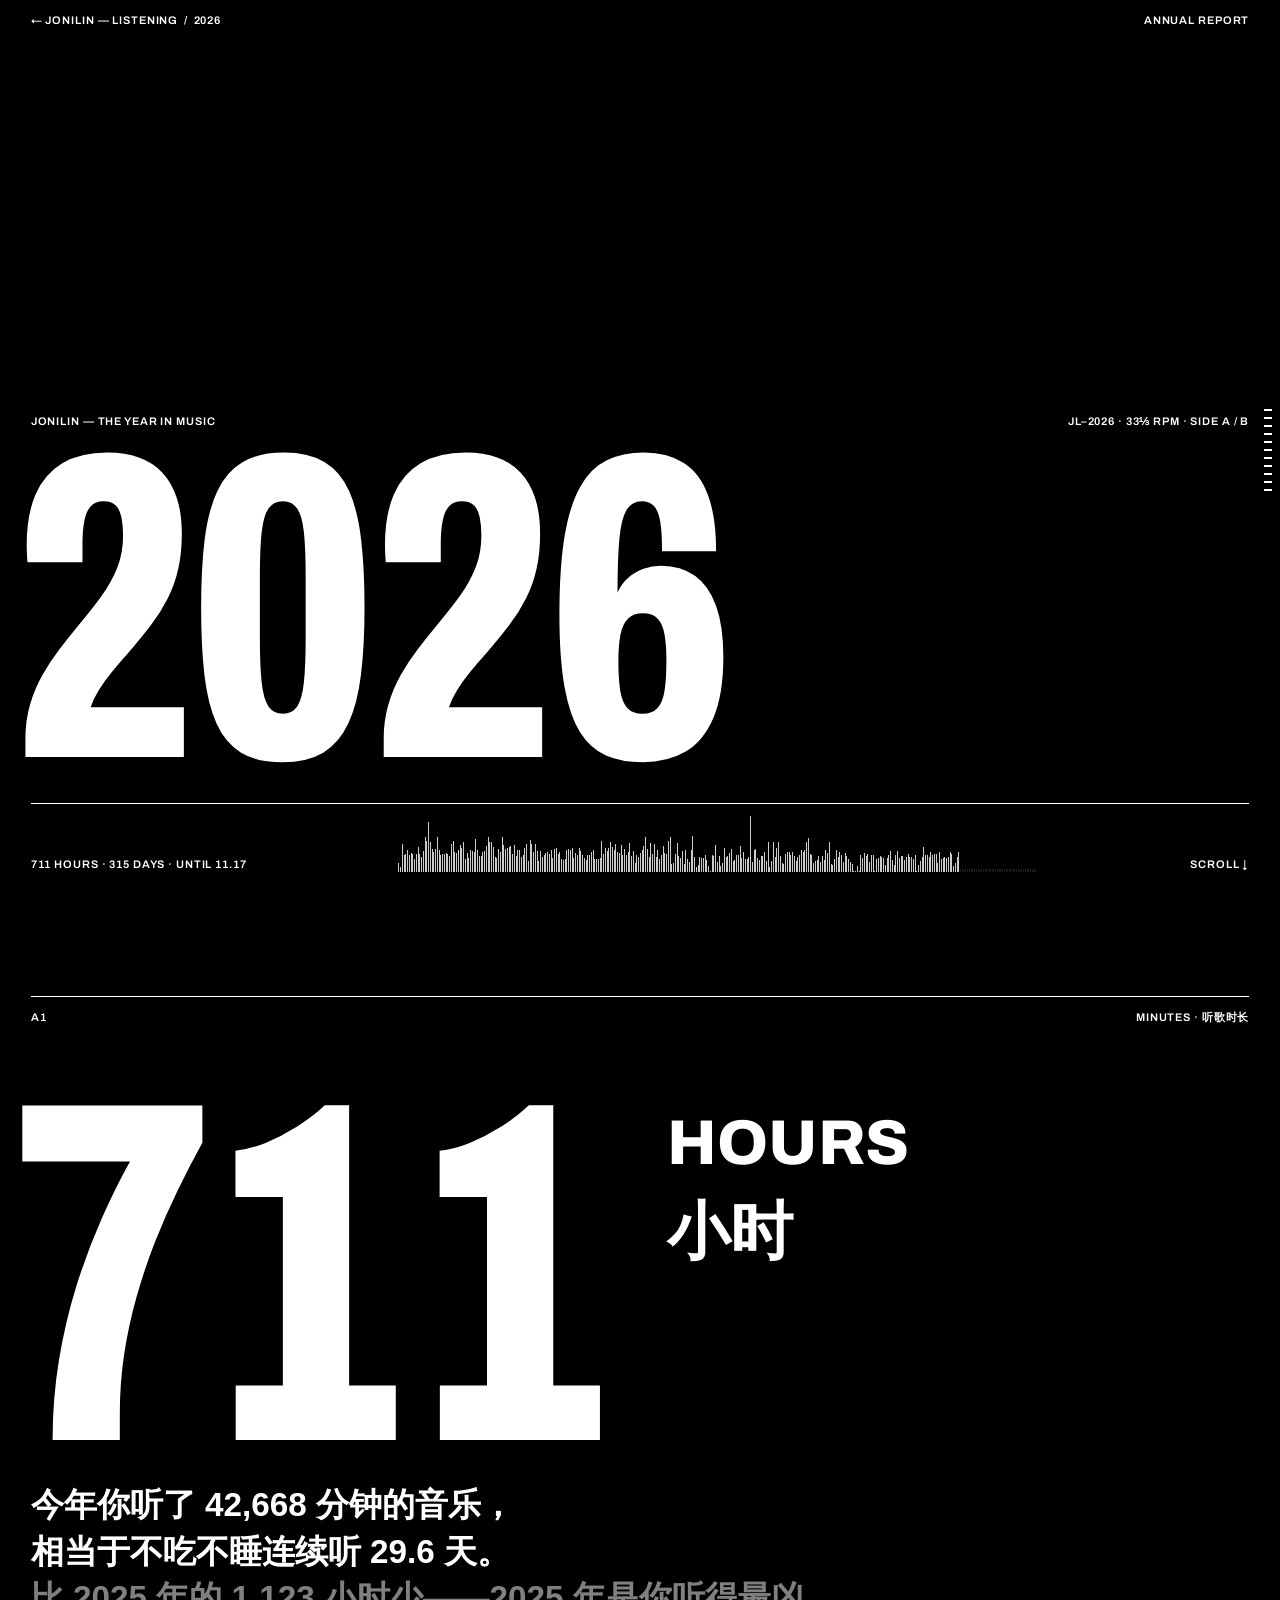
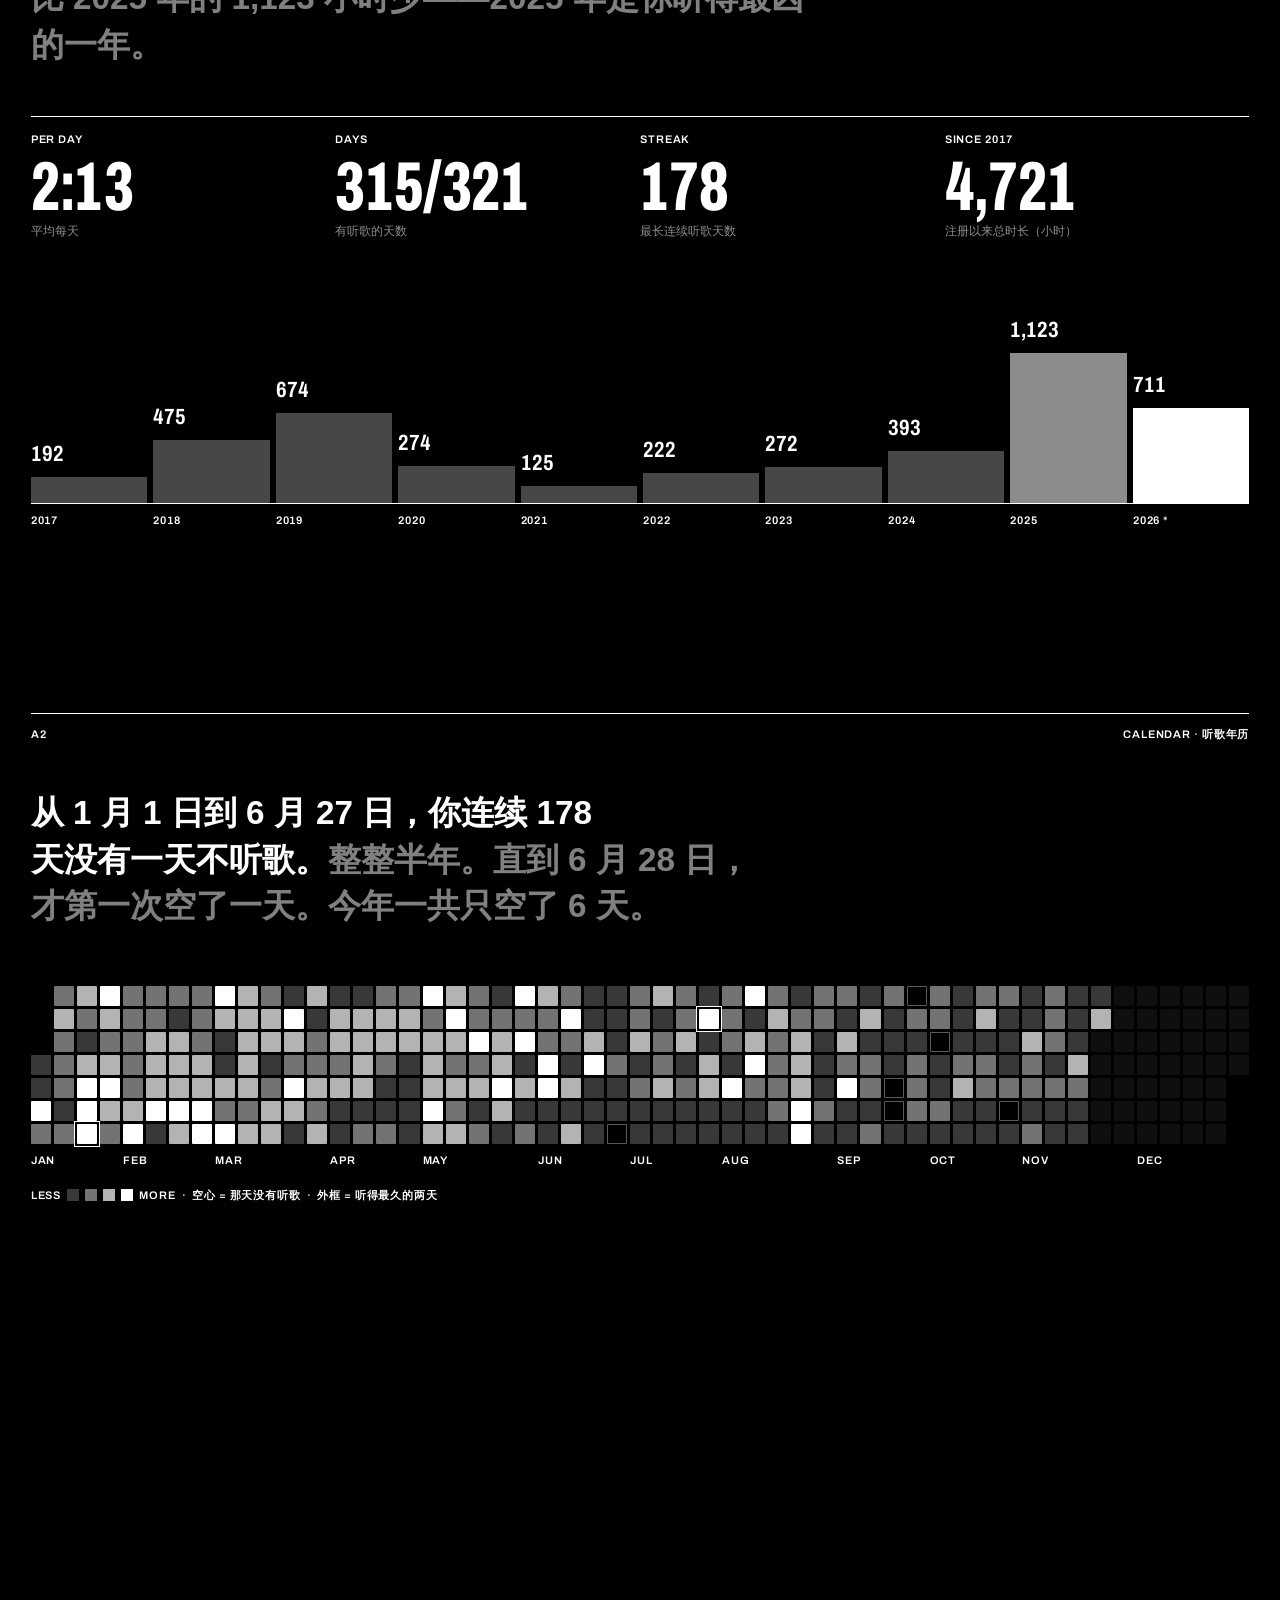
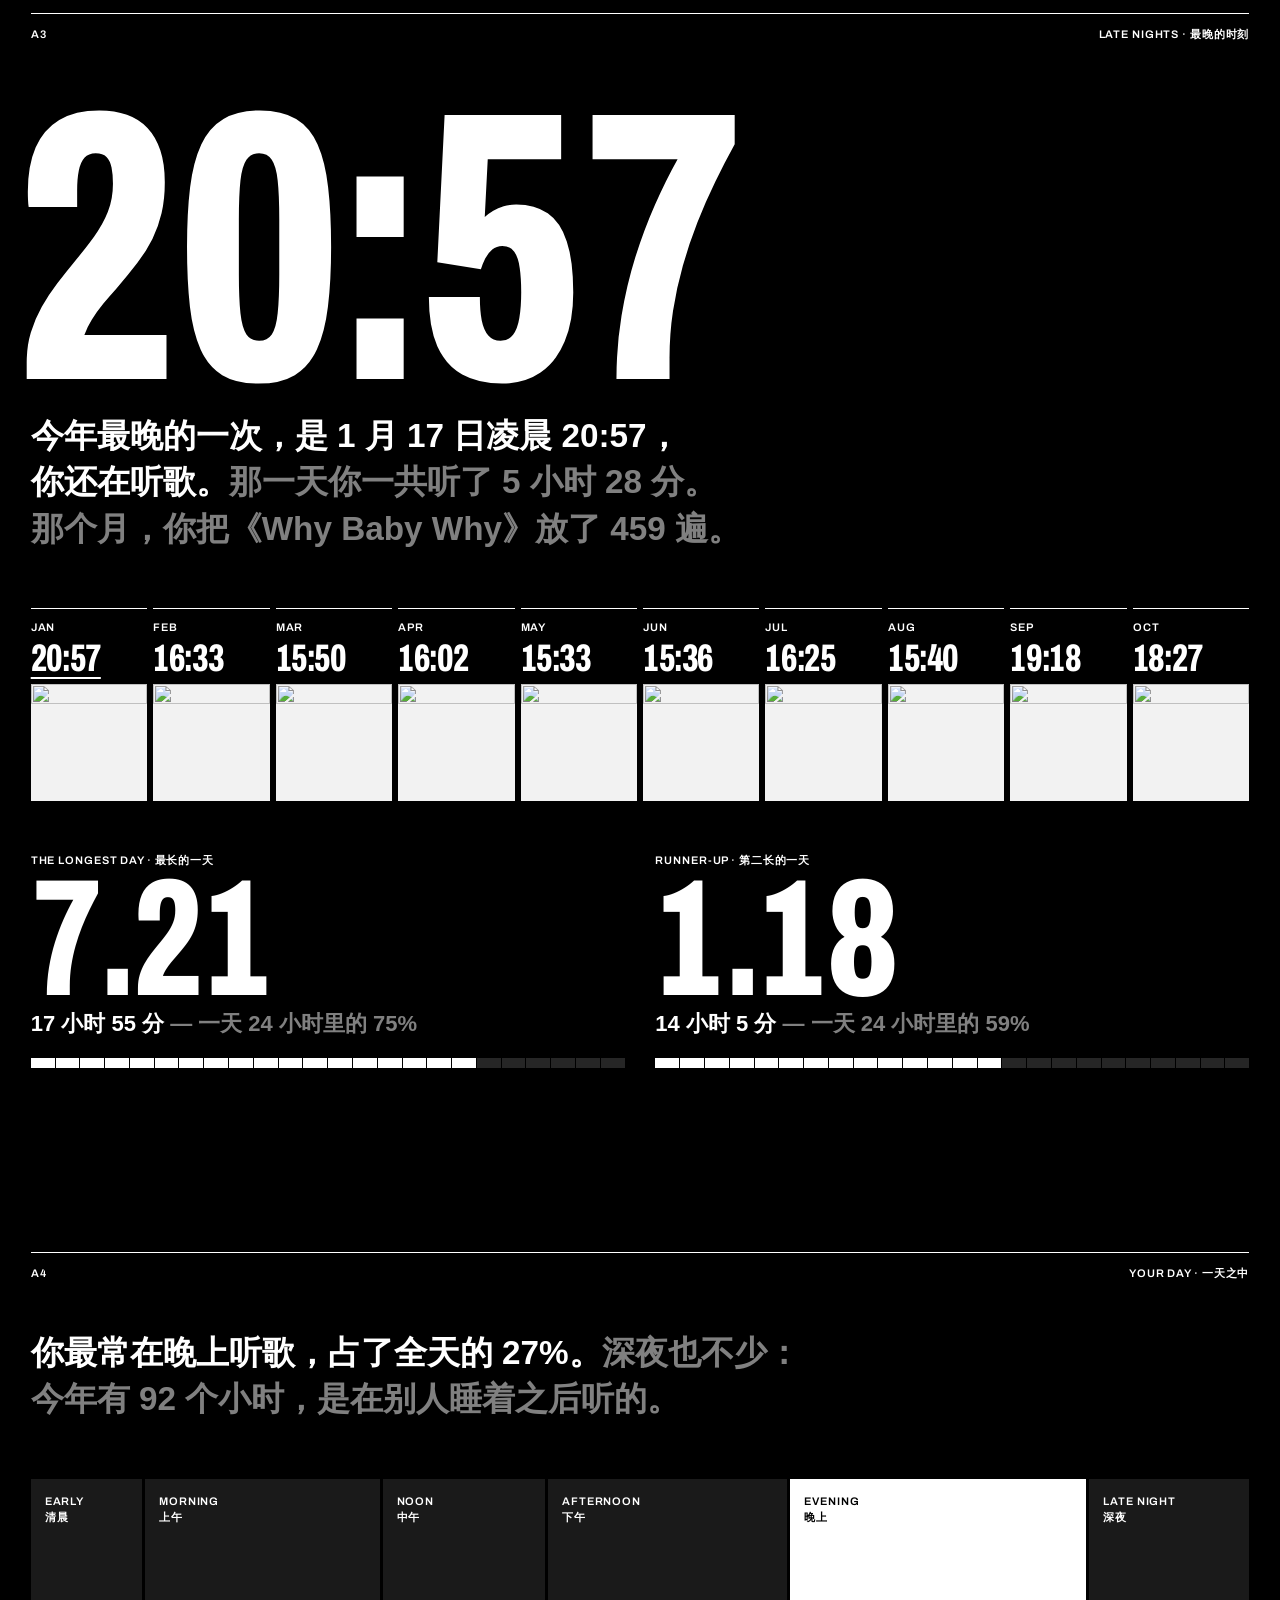
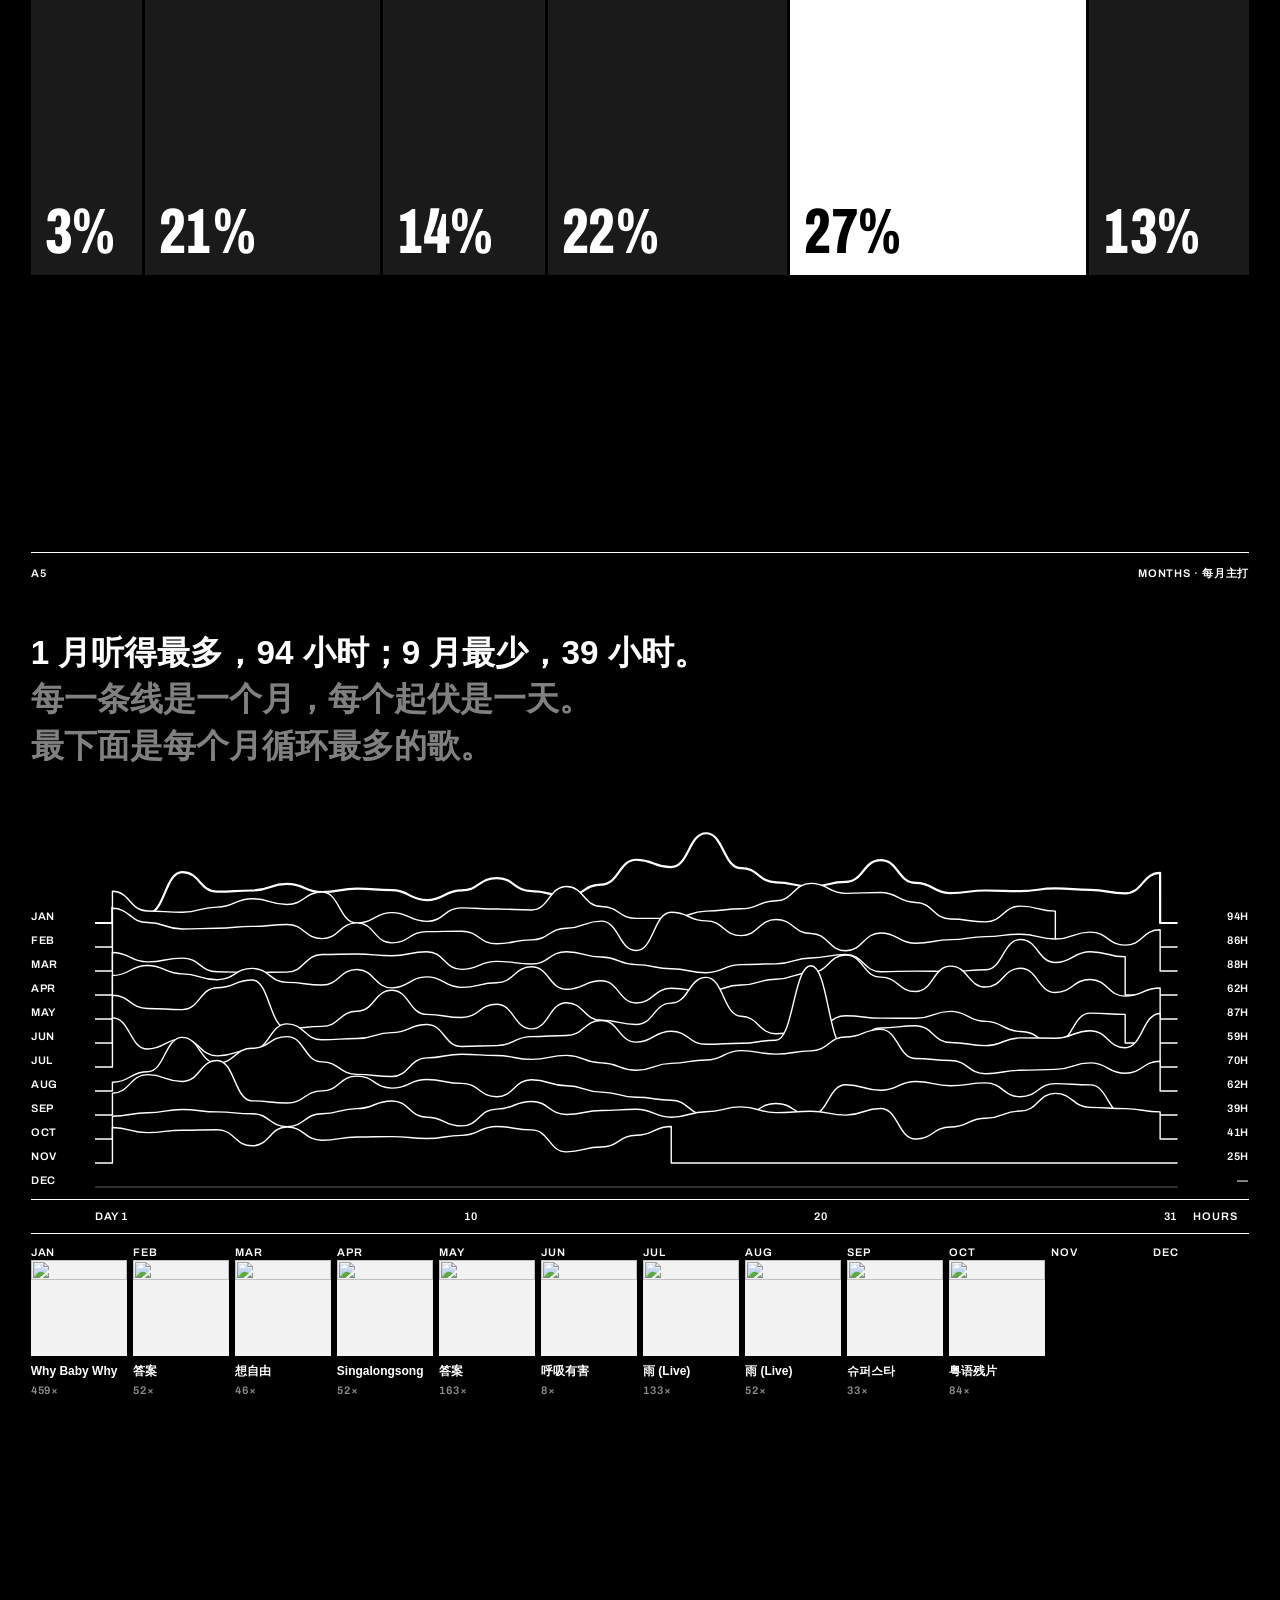
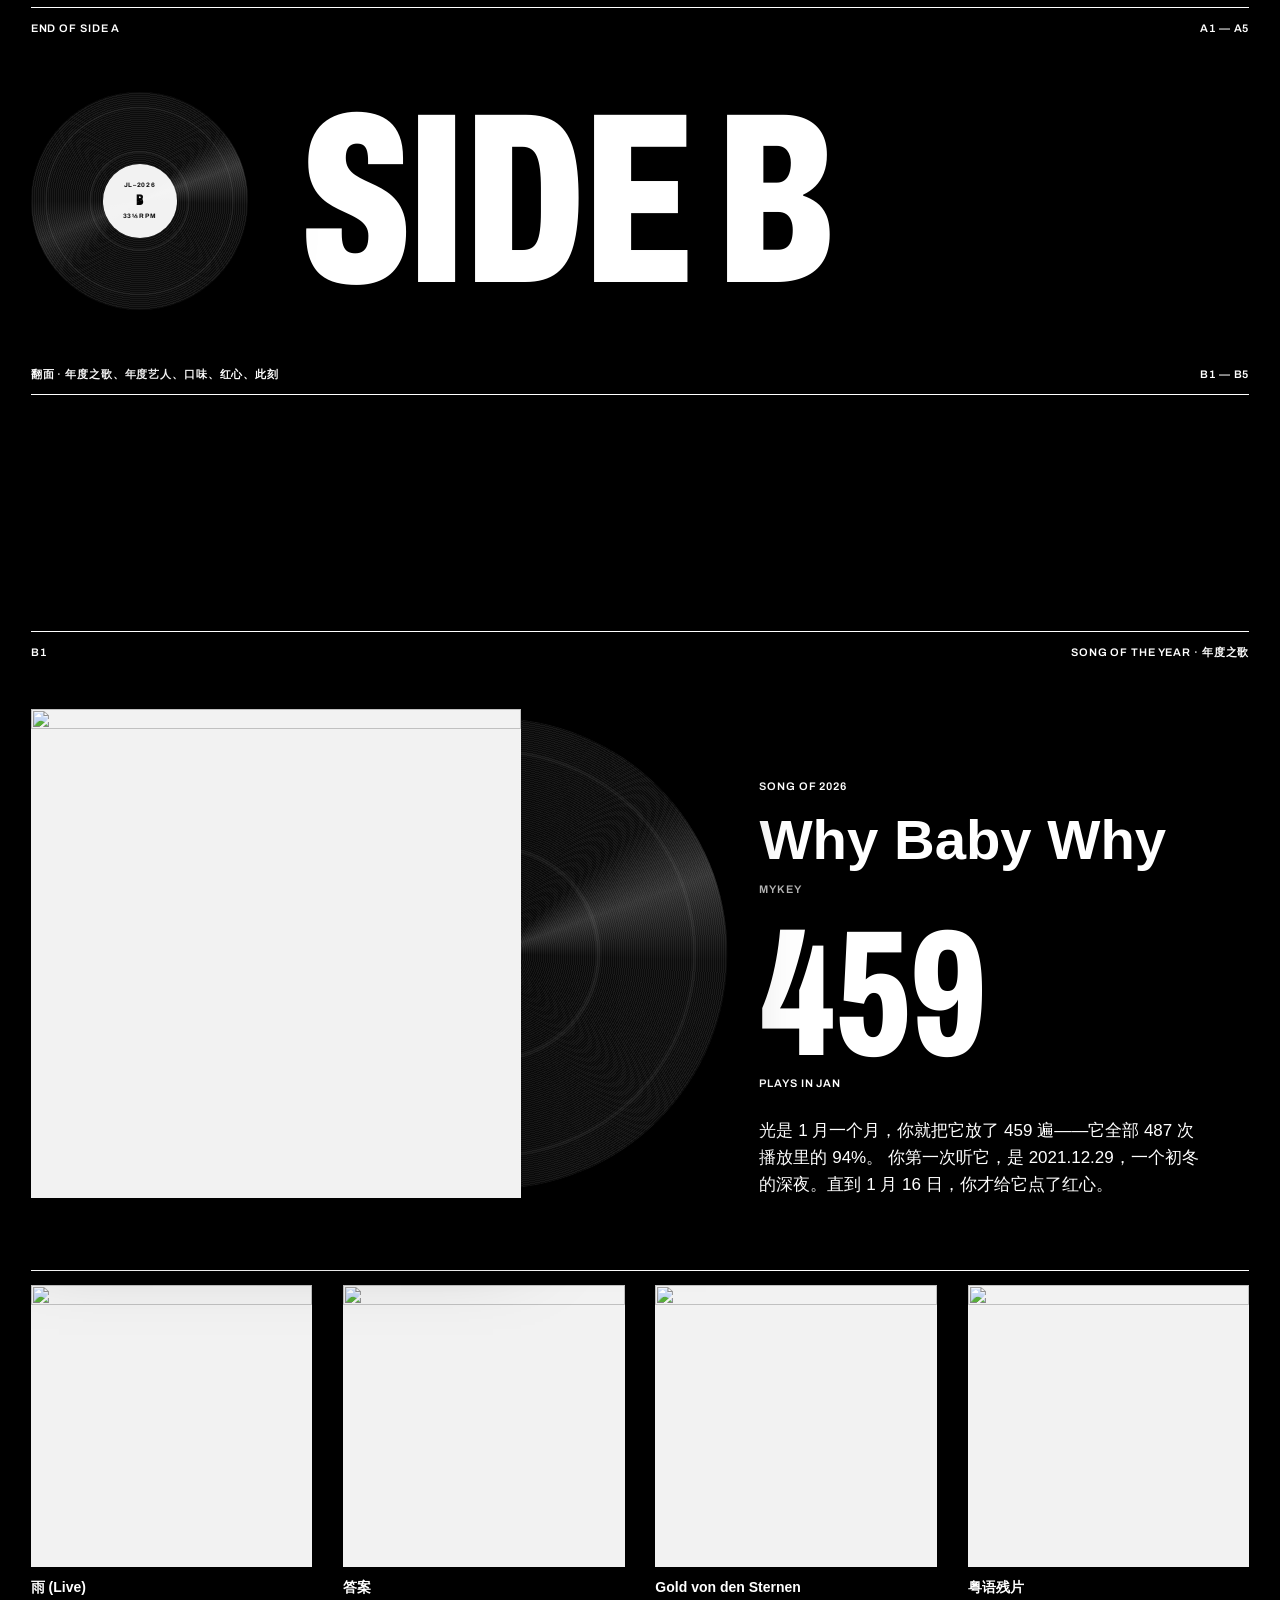
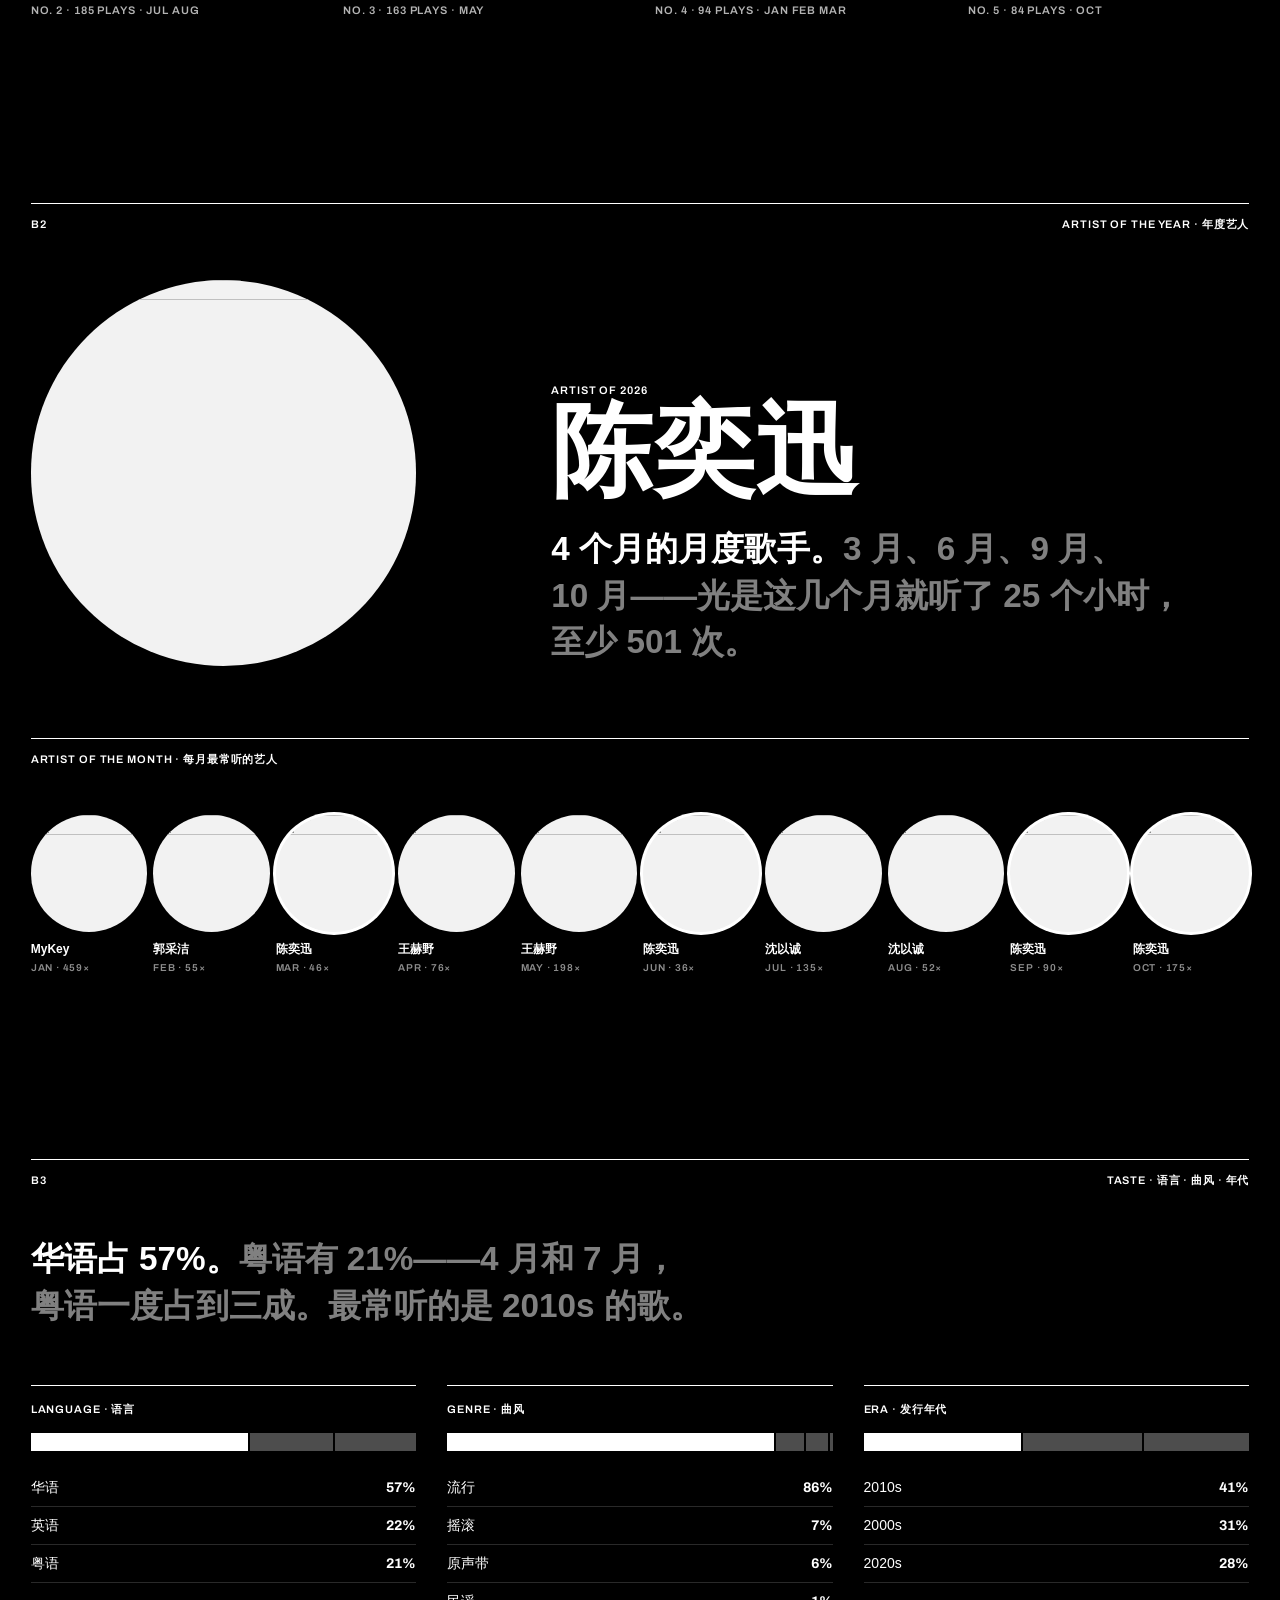
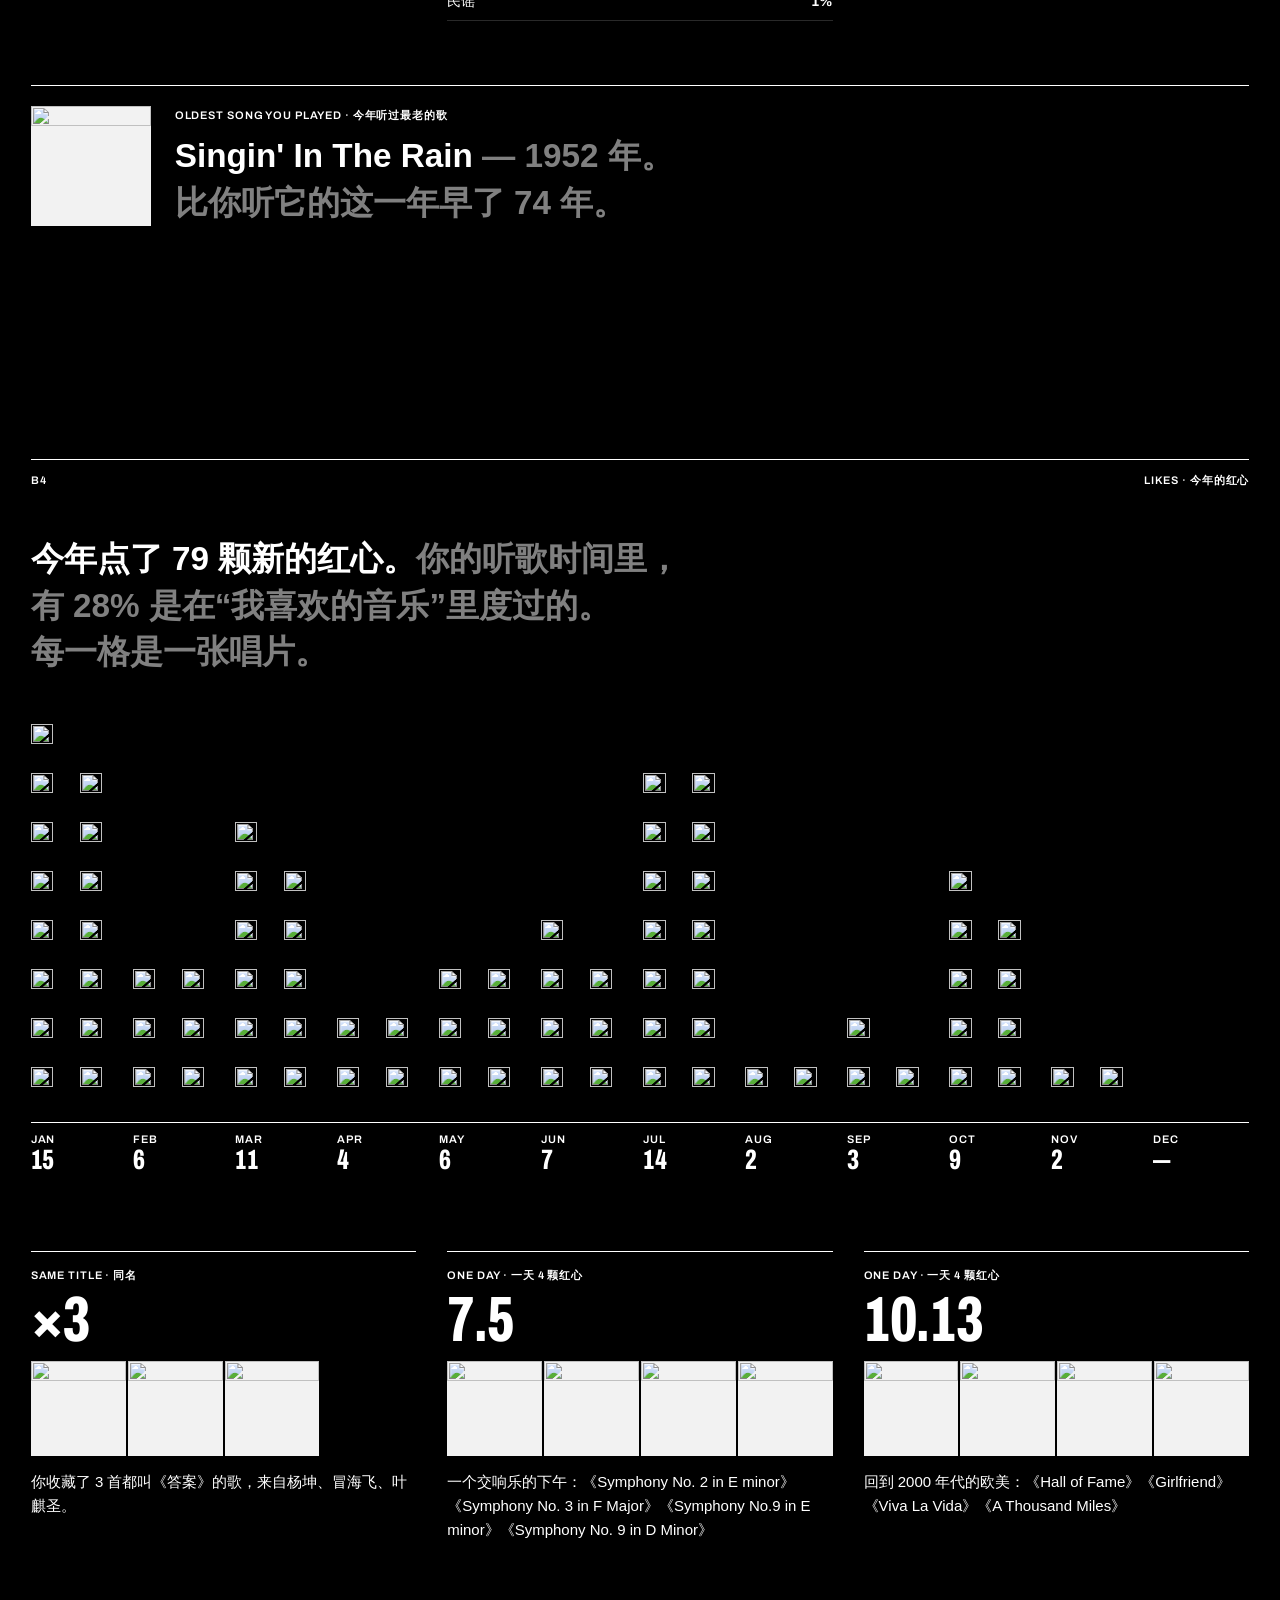
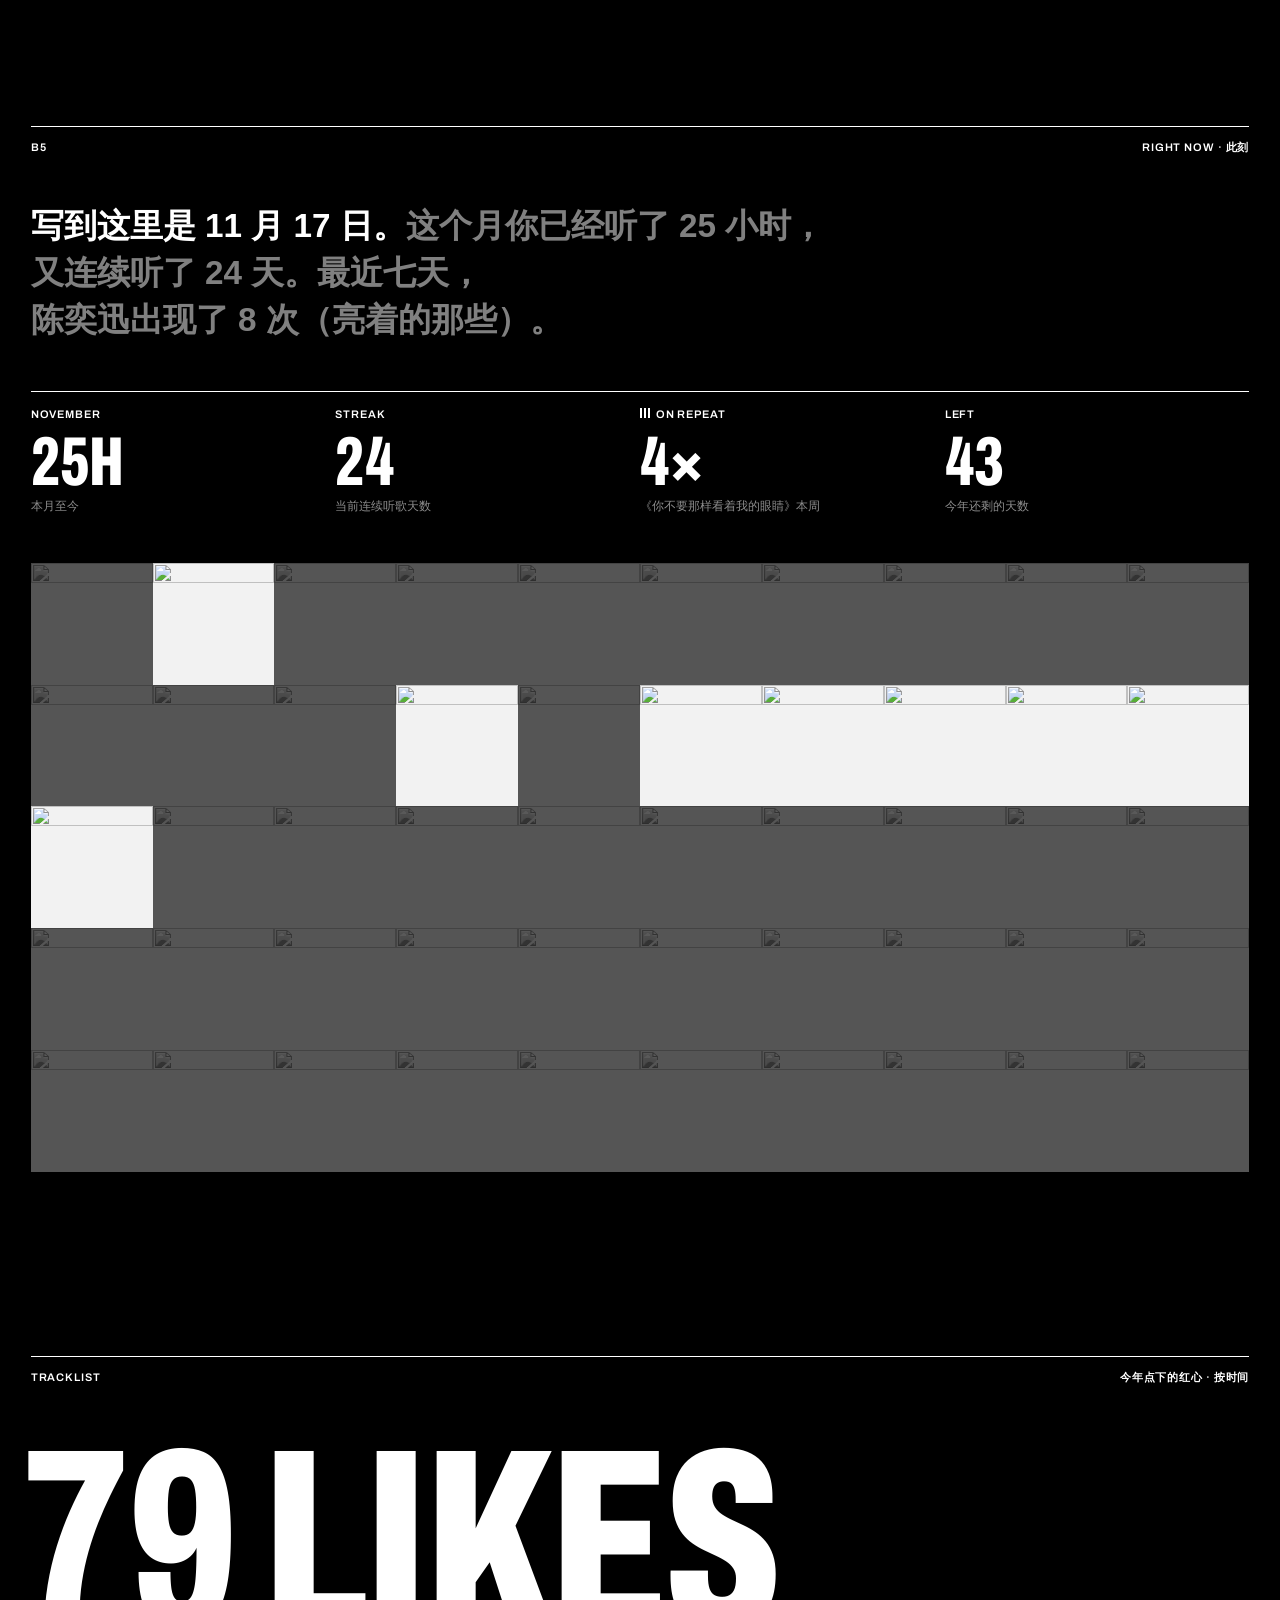
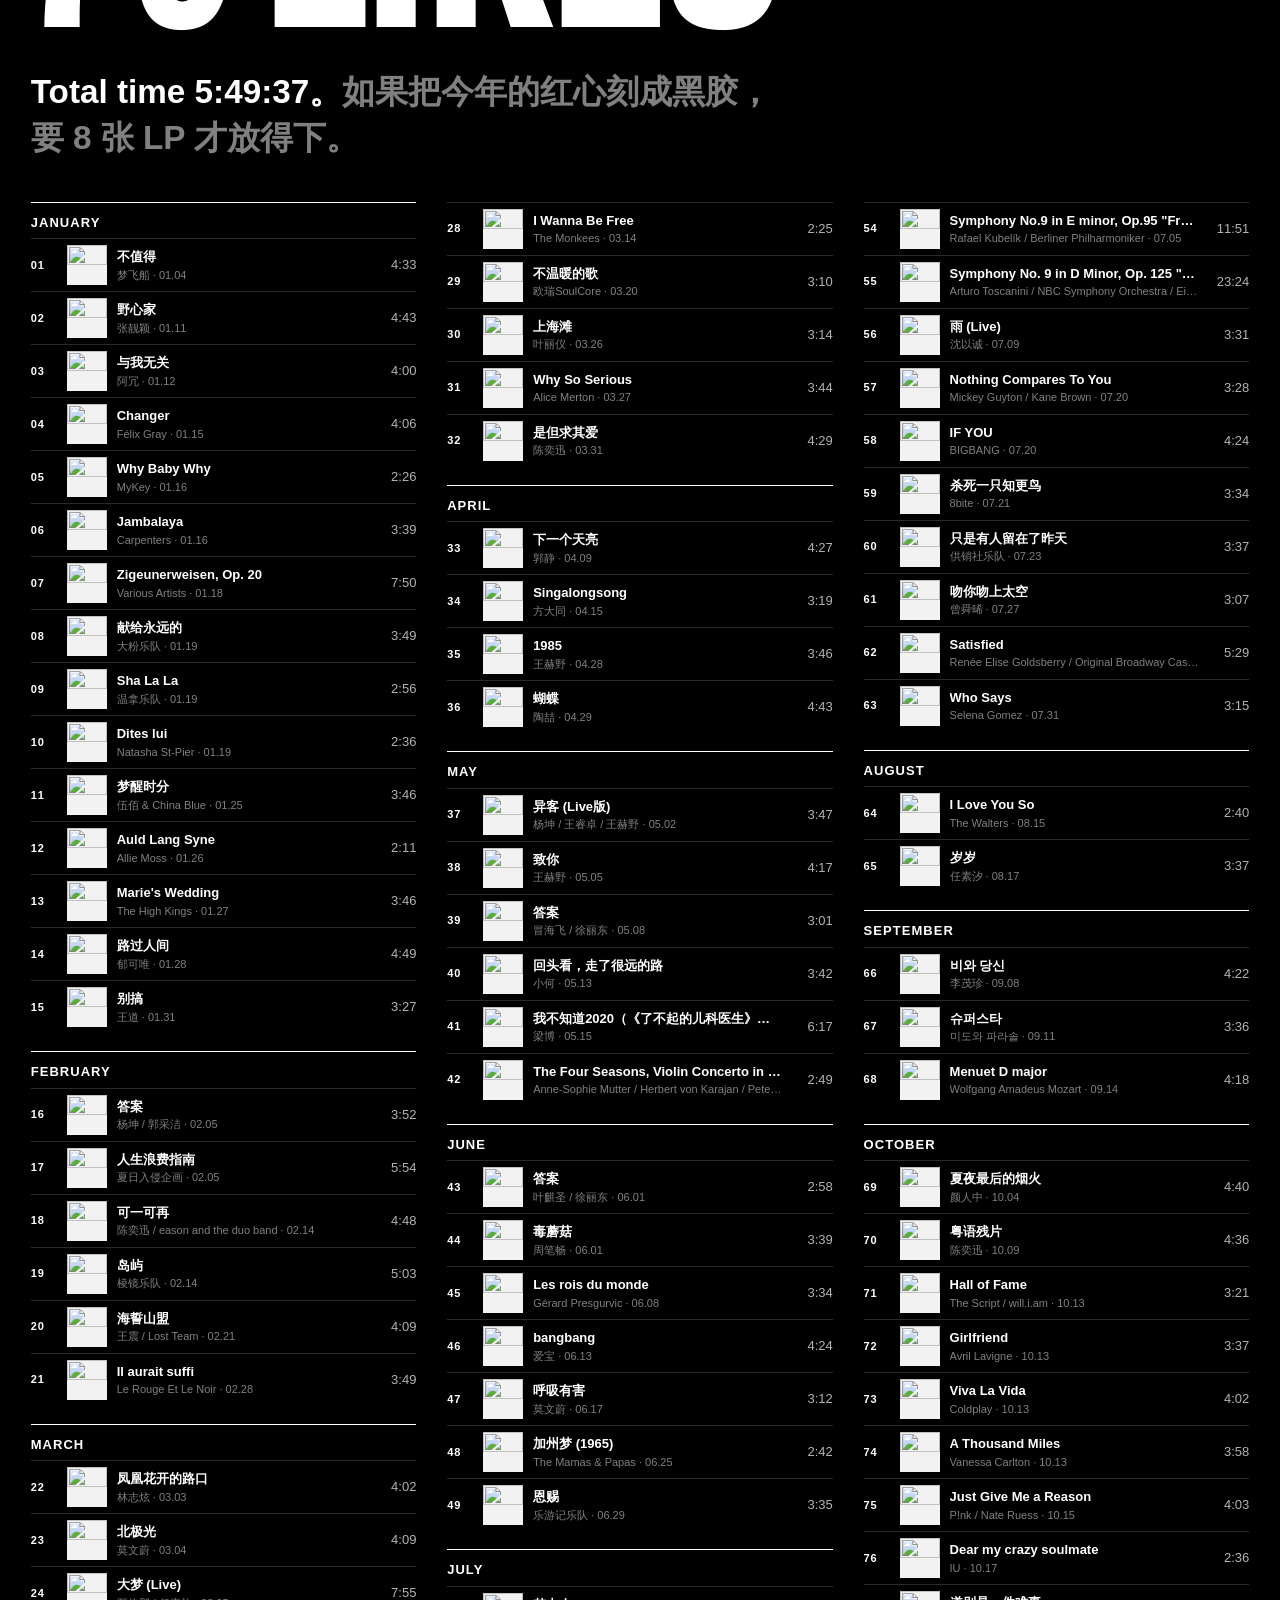
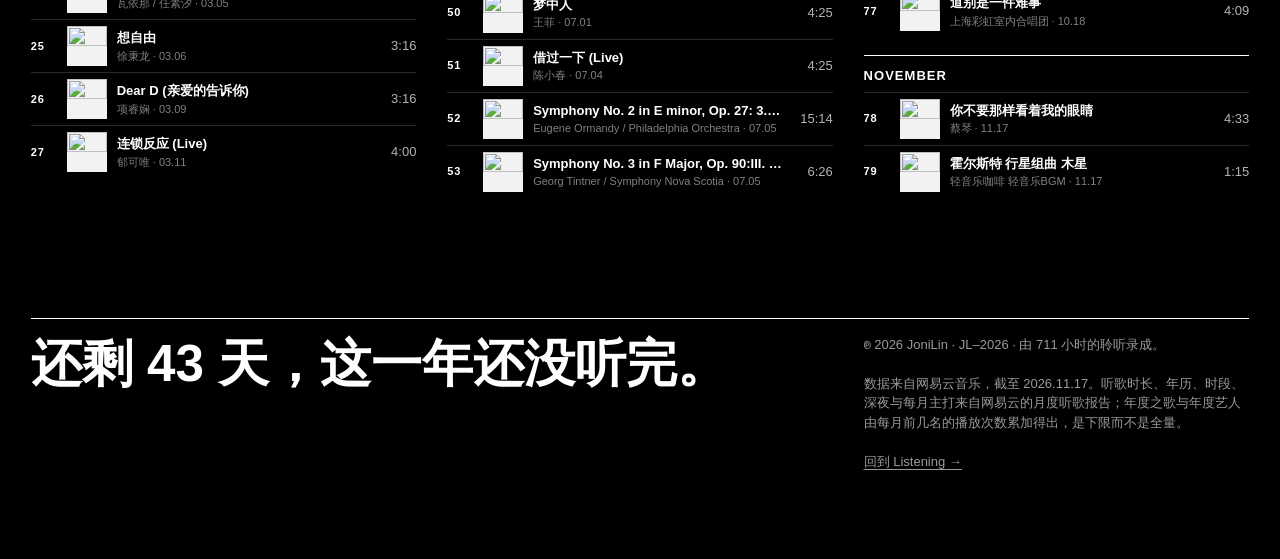
==== commit f25d3258: "加入唱片元素：黑胶回到顶部、Side A/B、脉冲叠线图、封套滑出的年度之歌、曲目时长 Co-Authored-By: Claude Opus 5.5 <noreply@anthropic.com>" ====
--- a/2026/index.html
+++ b/2026/index.html
@@ -38,6 +38,7 @@
 .mosaic img.on { opacity: .5; }
 .cover .shade { position: absolute; inset: 0; background: linear-gradient(180deg, rgba(0,0,0,.25) 0%, rgba(0,0,0,.1) 35%, #000 90%); }
 .cover .ttl { position: absolute; left: var(--pad); right: var(--pad); bottom: 28px; }
+.cover .kick { display: flex; justify-content: space-between; gap: 16px; }
 .cover h1 { font-size: clamp(180px, 34vw, 560px); margin-left: -.04em; }
 .cover .row { display: flex; justify-content: space-between; align-items: end; border-top: 1px solid #fff; padding-top: 12px; margin-top: 8px; gap: 24px; }
 .wave { display: flex; align-items: flex-end; gap: 1px; height: 56px; flex: 1; max-width: 640px; min-width: 160px; }
@@ -88,20 +89,46 @@
 .day-strip b { font-size: clamp(40px, 5vw, 80px); line-height: .9; }
 
 /* 05 月份 */
-.mbar { display: grid; grid-template-columns: repeat(12, minmax(0, 1fr)); gap: 6px; align-items: end; height: 300px; margin-top: 56px; }
-.mbar div { display: flex; flex-direction: column; justify-content: flex-end; height: 100%; }
-.mbar i { display: block; background: #fff; }
-.mbar .fut i { background: rgba(255,255,255,.12); }
-.mbar .part i { background: repeating-linear-gradient(-45deg, #fff 0 2px, transparent 2px 6px); }
-.mbar b { font-size: 22px; font-weight: 700; font-stretch: 75%; margin-bottom: 6px; }
+.ridge { margin-top: 40px; padding-top: 90px; }
+.ridge .r { display: grid; grid-template-columns: 48px minmax(0, 1fr) 56px; column-gap: 16px; align-items: end; height: 24px; }
+.ridge .w { position: relative; height: 100%; }
+.ridge svg { position: absolute; left: 0; bottom: 0; width: 100%; height: 110px; overflow: visible; }
+.ridge .fill { fill: #000; }
+.ridge .line { fill: none; stroke: #fff; stroke-width: 1.4; stroke-linejoin: round; vector-effect: non-scaling-stroke; }
+.ridge .r.pk .line { stroke-width: 2.2; }
+.ridge .r.fut .line { opacity: .25; }
+.ridge .r > span { line-height: 1; padding-bottom: 1px; }
+.ridge .r > span:last-child { text-align: right; }
+.ridge-x { display: grid; grid-template-columns: 48px minmax(0, 1fr) 56px; column-gap: 16px; margin-top: 12px; border-top: 1px solid #fff; padding-top: 8px; }
+.ridge-x div { display: flex; justify-content: space-between; }
+
+/* 翻面 */
+.flip { padding-top: 120px; padding-bottom: 140px; }
+.flip > .cap { display: flex; justify-content: space-between; gap: 16px; border-top: 1px solid currentColor; padding-top: 12px; }
+.flip > .cap:last-child { border-top: 0; border-bottom: 1px solid currentColor; padding: 0 0 12px; }
+.flip-mid { display: flex; align-items: center; gap: 4vw; padding: 56px 0; }
+.flip-mid b { font-size: clamp(110px, 19vw, 320px); }
+.flip-disc { position: relative; flex: none; width: clamp(110px, 17vw, 260px); aspect-ratio: 1; box-shadow: 0 30px 60px rgba(0,0,0,.6); border-radius: 50%; }
+.flip-disc .spin { position: absolute; inset: 0; border-radius: 50%; animation: spin 1.8s linear infinite; }
+.flip-disc .lbl { position: absolute; inset: 33%; border-radius: 50%; background: #F2F2F2; color: #0A0A0A; display: flex; flex-direction: column; align-items: center; justify-content: center;
+  font: 700 clamp(5px, .5vw, 8px)/1.25 var(--sans); letter-spacing: .1em; text-transform: uppercase; text-align: center; }
+.flip-disc .lbl b { font-size: 2.4em; font-stretch: 62%; font-weight: 800; letter-spacing: 0; margin: 2px 0; }
+.flip-disc .lbl::after { content: ''; position: absolute; left: 50%; top: 50%; width: 6px; height: 6px; margin: -3px; border-radius: 50%; background: #000; }
+@media (prefers-reduced-motion: reduce) { .flip-disc .spin, .sot .vinyl .spin { animation: none; } }
 .mtop { display: grid; grid-template-columns: repeat(12, minmax(0, 1fr)); gap: 6px; border-top: 1px solid #fff; padding-top: 10px; margin-top: 8px; }
 .mtop .t { font-family: var(--cjk); text-transform: none; letter-spacing: 0; font-weight: 600; font-size: 12px; line-height: 1.3; margin-top: 8px; overflow: hidden; display: -webkit-box; -webkit-line-clamp: 2; -webkit-box-orient: vertical; }
 .mtop .p { font-size: 11px; opacity: .55; margin-top: 2px; }
 
 /* 06 年度之歌 */
 .sot { display: grid; grid-template-columns: repeat(12, minmax(0, 1fr)); column-gap: var(--pad); align-items: end; }
-.sot .art { grid-column: 1 / 7; box-shadow: 0 40px 80px rgba(0,0,0,.35); }
-.sot .info { grid-column: 7 / 13; }
+.sot .sleeve { grid-column: 1 / 6; position: relative; }
+.sot .sleeve .art { position: relative; z-index: 1; box-shadow: 0 40px 80px rgba(0,0,0,.35); }
+.sot .vinyl { position: absolute; top: 2%; left: 2%; width: 96%; aspect-ratio: 1; transition: transform 1.6s cubic-bezier(.2,.7,.2,1) .4s; box-shadow: 0 30px 60px rgba(0,0,0,.4); }
+.reveal.in .sot .vinyl { transform: translateX(46%); }
+.sot .vinyl .spin { position: absolute; inset: 0; border-radius: 50%; animation: spin 1.8s linear infinite; }
+.sot .vinyl .lbl { position: absolute; inset: 34%; border-radius: 50%; background: center / cover; }
+.sot .vinyl .lbl::after { content: ''; position: absolute; left: 50%; top: 50%; width: 8px; height: 8px; margin: -4px; border-radius: 50%; background: #000; }
+.sot .info { grid-column: 8 / 13; }
 .sot h3 { font-family: var(--cjk); font-size: clamp(36px, 4.4vw, 68px); font-weight: 800; line-height: 1.08; margin: 14px 0 10px; }
 .sot .pc { font-size: clamp(120px, 14vw, 220px); margin-top: 24px; }
 .sot p.why { font-family: var(--cjk); font-size: 17px; line-height: 1.6; margin-top: 24px; max-width: 26em; }
@@ -151,7 +178,7 @@
 /* 封底 */
 .back h2 { font-size: clamp(120px, 20vw, 320px); margin-left: -.04em; }
 .liner { columns: 3; column-gap: var(--pad); margin-top: 40px; }
-.liner li { break-inside: avoid; display: grid; grid-template-columns: 26px 40px 1fr 40px; gap: 10px; align-items: center; padding: 6px 0; border-top: 1px solid var(--hair); font-family: var(--cjk); font-size: 13px; }
+.liner li { break-inside: avoid; display: grid; grid-template-columns: 26px 40px minmax(0, 1fr) 40px; gap: 10px; align-items: center; padding: 6px 0; border-top: 1px solid var(--hair); font-family: var(--cjk); font-size: 13px; }
 .liner li .t { overflow: hidden; }
 .liner li .t b { display: block; font-weight: 600; white-space: nowrap; overflow: hidden; text-overflow: ellipsis; }
 .liner li .t span { display: block; opacity: .5; font-size: 11px; white-space: nowrap; overflow: hidden; text-overflow: ellipsis; }
@@ -166,8 +193,10 @@
 @media (max-width: 720px) {
   .toc { display: none; }
   .kpis { grid-template-columns: repeat(2, minmax(0, 1fr)); }
-  .sot .art, .sot .info, .ahero img, .ahero .info, .end .big, .end .small { grid-column: 1 / 13; }
-  .sot .art, .ahero img { margin-bottom: 32px; }
+  .sot .sleeve { grid-column: 1 / 13; width: 74%; }
+  .reveal.in .sot .vinyl { transform: translateX(30%); }
+  .sot .info, .ahero img, .ahero .info, .end .big, .end .small { grid-column: 1 / 13; }
+  .sot .sleeve, .ahero img { margin-bottom: 32px; }
   .duo, .taste, .notes { grid-template-columns: 1fr; }
   .runners { grid-template-columns: repeat(2, minmax(0, 1fr)); }
   .nights, .mart { grid-template-columns: repeat(5, minmax(0, 1fr)); row-gap: 20px; }
@@ -180,13 +209,19 @@
   .cover .row { flex-wrap: wrap; row-gap: 14px; }
   .wave { order: -1; flex-basis: 100%; max-width: none; height: 40px; gap: 0; }
   .legend { flex-wrap: wrap; row-gap: 6px; }
-  .cover h1 { font-size: 44vw; }
+  .cover .kick { display: flex; justify-content: space-between; gap: 16px; }
+.cover h1 { font-size: 44vw; }
   .giant { font-size: 40vw; }
   .clock { font-size: 30vw; }
   .cal-wrap { overflow-x: auto; margin: 0 calc(-1 * var(--pad)); padding: 0 var(--pad); scrollbar-width: none; }
   .cal, .cal-x { width: 680px; }
-  .yrs, .mbar { gap: 3px; }
-  .yrs b, .mbar b { font-size: 12px; }
+  .yrs { gap: 3px; }
+  .yrs b { font-size: 12px; }
+  .ridge .r, .ridge-x { grid-template-columns: 30px minmax(0, 1fr) 34px; column-gap: 8px; height: 18px; }
+  .ridge-x { height: auto; }
+  .ridge svg { height: 70px; }
+  .ridge { padding-top: 56px; }
+  .flip-mid { flex-direction: column; align-items: flex-start; gap: 24px; }
   .yrs-x, .mtop, .months-x { font-size: 9px; letter-spacing: 0; gap: 3px; }
   .months-x b { font-size: 18px; }
   .duo .d { font-size: 28vw; }
@@ -203,7 +238,7 @@
   <div class="mosaic" id="mosaic"></div>
   <div class="shade"></div>
   <div class="ttl">
-    <div class="cap" id="c-kicker">—</div>
+    <div class="cap kick"><span id="c-kicker">—</span><span class="cat">JL–2026 · 33⅓ RPM · Side A / B</span></div>
     <h1 class="xl reveal">2026</h1>
     <div class="row cap">
       <span id="c-sub">—</span>
@@ -214,53 +249,60 @@
 </header>
 
 <main>
-  <section class="ch" data-t="Time"><div class="ch-h cap"><span>01</span><span>Minutes · 听歌时长</span></div>
+  <section class="ch" data-t="Time"><div class="ch-h cap"><span>A1</span><span>Minutes · 听歌时长</span></div>
     <div class="reveal"><div class="giant xl tnum" id="t-h">—</div><p class="say" id="t-say"></p><div class="kpis cap" id="t-kpi"></div>
       <div class="yrs" id="yrs"></div><div class="yrs-x cap" id="yrs-x"></div></div>
   </section>
 
-  <section class="ch" data-t="Calendar"><div class="ch-h cap"><span>02</span><span>Calendar · 听歌年历</span></div>
+  <section class="ch" data-t="Calendar"><div class="ch-h cap"><span>A2</span><span>Calendar · 听歌年历</span></div>
     <div class="reveal"><p class="say" id="cal-say"></p><div class="cal-wrap"><div class="cal" id="cal"></div><div class="cal-x cap" id="cal-x"></div></div>
       <div class="legend cap" id="legend"></div></div>
   </section>
 
-  <section class="ch" data-t="Late"><div class="ch-h cap"><span>03</span><span>Late Nights · 最晚的时刻</span></div>
+  <section class="ch" data-t="Late"><div class="ch-h cap"><span>A3</span><span>Late Nights · 最晚的时刻</span></div>
     <div class="reveal"><div class="clock xl tnum" id="late-t">—</div><p class="say" id="late-say"></p>
       <div class="nights cap" id="nights"></div>
       <div class="duo" id="duo"></div></div>
   </section>
 
-  <section class="ch" data-t="Day"><div class="ch-h cap"><span>04</span><span>Your Day · 一天之中</span></div>
+  <section class="ch" data-t="Day"><div class="ch-h cap"><span>A4</span><span>Your Day · 一天之中</span></div>
     <div class="reveal"><p class="say" id="dp-say"></p><div class="day-strip" id="dstrip"></div></div>
   </section>
 
-  <section class="ch" data-t="Months"><div class="ch-h cap"><span>05</span><span>Months · 每月主打</span></div>
-    <div class="reveal"><p class="say" id="mo-say"></p><div class="mbar" id="mbar"></div><div class="mtop cap" id="mtop"></div></div>
-  </section>
-
-  <section class="ch" id="sot-sec" data-t="Song"><div class="ch-h cap"><span>06</span><span>Song of the Year · 年度之歌</span></div>
+  <section class="ch" data-t="Months"><div class="ch-h cap"><span>A5</span><span>Months · 每月主打</span></div>
+    <div class="reveal"><p class="say" id="mo-say"></p><div class="ridge" id="ridge"></div><div class="mtop cap" id="mtop"></div></div>
+  </section>
+
+  <div class="flip pad" aria-hidden="true">
+    <div class="cap"><span>End of Side A</span><span id="flip-a"></span></div>
+    <div class="flip-mid"><span class="flip-disc"><span class="spin vinyl-face"><span class="lbl"><span>JL–2026</span><b>B</b><span>33⅓ RPM</span></span></span><span class="sheen"></span></span><b class="xl">Side B</b></div>
+    <div class="cap"><span>翻面 · 年度之歌、年度艺人、口味、红心、此刻</span><span>B1 — B5</span></div>
+  </div>
+
+  <section class="ch" id="sot-sec" data-t="Song"><div class="ch-h cap"><span>B1</span><span>Song of the Year · 年度之歌</span></div>
     <div class="reveal" id="sot"></div>
   </section>
 
-  <section class="ch" id="art-sec" data-t="Artist"><div class="ch-h cap"><span>07</span><span>Artist of the Year · 年度艺人</span></div>
+  <section class="ch" id="art-sec" data-t="Artist"><div class="ch-h cap"><span>B2</span><span>Artist of the Year · 年度艺人</span></div>
     <div class="reveal" id="art"></div>
   </section>
 
-  <section class="ch" data-t="Taste"><div class="ch-h cap"><span>08</span><span>Taste · 语言 · 曲风 · 年代</span></div>
+  <section class="ch" data-t="Taste"><div class="ch-h cap"><span>B3</span><span>Taste · 语言 · 曲风 · 年代</span></div>
     <div class="reveal"><p class="say" id="ta-say"></p><div class="taste" id="taste"></div><div class="oldest" id="oldest"></div></div>
   </section>
 
-  <section class="ch" data-t="Likes"><div class="ch-h cap"><span>09</span><span>Likes · 今年的红心</span></div>
+  <section class="ch" data-t="Likes"><div class="ch-h cap"><span>B4</span><span>Likes · 今年的红心</span></div>
     <div class="reveal"><p class="say" id="lk-say"></p><div class="months" id="months"></div><div class="months-x cap" id="months-x"></div>
       <div class="notes" id="notes"></div></div>
   </section>
 
-  <section class="ch" id="now-sec" data-t="Now"><div class="ch-h cap"><span>10</span><span>Right Now · 此刻</span></div>
+  <section class="ch" id="now-sec" data-t="Now"><div class="ch-h cap"><span>B5</span><span>Right Now · 此刻</span></div>
     <div class="reveal"><p class="say" id="n-say"></p><div class="kpis cap" id="n-kpi"></div><div class="now" id="now"></div></div>
   </section>
 
   <section class="ch back" data-t="Tracklist"><div class="ch-h cap"><span>Tracklist</span><span>今年点下的红心 · 按时间</span></div>
     <h2 class="xl tnum reveal" id="b-h">—</h2>
+    <p class="say" id="b-rt" style="margin-top:20px"></p>
     <ol class="liner" id="liner"></ol>
     <div class="end"><p class="big" id="e-big"></p><p class="small" id="e-small"></p></div>
   </section>
@@ -269,6 +311,7 @@
 <script src="../data/music.js"></script>
 <script src="../data/listen2026.js"></script>
 <script src="../assets/cjk.js"></script>
+<script src="../assets/record.js"></script>
 <script>
 const D = window.MUSIC, LS = window.LISTEN, $ = s => document.querySelector(s);
 const Y = 2026, pad2 = n => String(n).padStart(2, '0'), fmt = n => Math.round(n).toLocaleString('en-US');
@@ -277,6 +320,7 @@
 const dt = ms => new Date(ms), md = ms => `${dt(ms).getMonth() + 1} 月 ${dt(ms).getDate()} 日`;
 const hm = m => `${Math.floor(m / 60)} 小时 ${Math.round(m % 60)} 分`;
 const MZH = m => (MON.indexOf(m) + 1) + ' 月';
+const mmss = sec => sec ? `${Math.floor(sec / 60)}:${pad2(Math.round(sec % 60))}` : '';
 const MON = ['Jan','Feb','Mar','Apr','May','Jun','Jul','Aug','Sep','Oct','Nov','Dec'];
 const now = dt(Math.max(D.fetchedAt, LS.updatedAt));
 const tip = s => `title="${(s.n || '').replace(/"/g, '')}${s.a ? ' — ' + s.a.join(' / ') : ''}"`;
@@ -381,11 +425,23 @@
 /* ---------- 05 每月 ---------- */
 const mmax = Math.max(...MS.map(m => m.min));
 const allM = Array.from({ length: 12 }, (_, i) => MS[i] || null);
-$('#mbar').innerHTML = allM.map((m, i) => m ? `<div class="${i === now.getMonth() ? 'part' : ''}"><b class="tnum">${fmt(m.min / 60)}h</b><i style="height:${m.min / mmax * 240}px"></i></div>` : '<div class="fut"><b>—</b><i style="height:2px"></i></div>').join('');
+const dmax = Math.max(...days.map(d => d.v));
+const ridgePath = vals => { const pts = vals.map((v, i) => [(i + .5) / 31 * 100, 100 - Math.sqrt(v / dmax) * 92]);
+  if (!pts.length) return { line: 'M0,100 L100,100', fill: '' };
+  let d = `M0,100 L${pts[0][0].toFixed(2)},100 L${pts[0][0].toFixed(2)},${pts[0][1].toFixed(2)}`;
+  for (let i = 1; i < pts.length; i++) { const [x0, y0] = pts[i - 1], [x1, y1] = pts[i], mx = (x0 + x1) / 2;
+    d += ` C${mx.toFixed(2)},${y0.toFixed(2)} ${mx.toFixed(2)},${y1.toFixed(2)} ${x1.toFixed(2)},${y1.toFixed(2)}`; }
+  const lx = pts[pts.length - 1][0].toFixed(2); d += ` L${lx},100`;
+  return { line: d + ' L100,100', fill: d + ' Z' }; };
+const mpkI = MS.indexOf(MS.reduce((a, b) => b.min > a.min ? b : a));
+$('#ridge').innerHTML = allM.map((m, i) => { const vals = m ? days.filter(d => d.t.getMonth() === i).map(d => d.v) : [], p = ridgePath(vals);
+  return `<div class="r cap ${i === mpkI ? 'pk' : ''} ${m ? '' : 'fut'}"><span>${MON[i]}</span><div class="w"><svg viewBox="0 0 100 100" preserveAspectRatio="none">
+    ${p.fill ? `<path class="fill" d="${p.fill}"/>` : ''}<path class="line" d="${p.line}"/></svg></div><span class="tnum">${m ? fmt(m.min / 60) + 'h' : '—'}</span></div>`; }).join('') +
+  `<div class="ridge-x cap"><span></span><div><span>Day 1</span><span>10</span><span>20</span><span>31</span></div><span>Hours</span></div>`;
 $('#mtop').innerHTML = allM.map((m, i) => `<div>${MON[i]}${m && m.topSong ? `${art(m.topSong.pic, 200, tip(m.topSong))}<p class="t">${m.topSong.n}</p><p class="p tnum">${m.topSong.pc}×</p>` : ''}</div>`).join('');
 const mpk = MS.reduce((a, b) => b.min > a.min ? b : a), mlow = LS.months.reduce((a, b) => b.min < a.min ? b : a);
 $('#mo-say').innerHTML = `${dt(mpk.start + 864e5).getMonth() + 1} 月听得最多，${fmt(mpk.min / 60)} 小时；${dt(mlow.start + 864e5).getMonth() + 1} 月最少，${fmt(mlow.min / 60)} 小时。` +
-  `<span class="dim">下面是每个月循环最多的那首歌。</span>`;
+  `<span class="dim">每一条线是一个月，每个起伏是一天。最下面是每个月循环最多的歌。</span>`;
 
 /* ---------- 06 年度之歌 ---------- */
 const SP = {};   // 把每月 Top1 + Top2–4 的播放次数加起来
@@ -396,7 +452,7 @@
 const first = S1.full?.items.find(x => x[0] === '第一次听');
 const likedS1 = D.liked.find(s => s.n === S1.n);
 const allTimePc = (D.allTime.find(s => s.n === S1.n) || {}).pc;
-$('#sot').innerHTML = `<div class="sot">${art(S1.pic, 900)}
+$('#sot').innerHTML = `<div class="sot"><div class="sleeve"><div class="vinyl"><span class="spin vinyl-face"><span class="lbl" style="background-image:url('${img(S1.pic, 300)}')"></span></span><span class="sheen"></span></div>${art(S1.pic, 900)}</div>
   <div class="info"><span class="cap">Song of ${Y}</span><h3>${S1.n}</h3><p class="cap" style="opacity:.7">${(S1.a || []).join(' / ')}</p>
     <div class="pc xl tnum">${S1.pc}</div><span class="cap">plays in ${S1.months.join(', ')}</span>
     <p class="why">${S1.months.length === 1 ? `光是 ${S1.months[0] === 'Jan' ? '1 月' : S1.months[0]}一个月，你就把它放了 ${S1.pc} 遍${allTimePc ? `——它全部 ${allTimePc} 次播放里的 ${Math.round(S1.pc / allTimePc * 100)}%` : ''}。` : `今年你把它放了至少 ${S1.pc} 遍。`}
@@ -458,23 +514,27 @@
 $('#n-say').innerHTML = `写到这里是 ${now.getMonth() + 1} 月 ${now.getDate()} 日。<span class="dim">这个月你已经听了 ${fmt(LS.nov.min / 60)} 小时，又连续听了 ${curStreak} 天。最近七天，${wa}出现了 ${wn} 次（亮着的那些）。</span>`;
 $('#n-kpi').innerHTML = `<div>November<b class="xl tnum">${fmt(LS.nov.min / 60)}h</b><small>本月至今</small></div>
   <div>Streak<b class="xl tnum">${curStreak}</b><small>当前连续听歌天数</small></div>
-  <div>On repeat<b class="xl tnum">${D.week[0].pc || ''}×</b><small>《${D.week[0].n}》本周</small></div>
+  <div><span class="eq" aria-hidden="true"><i></i><i></i><i></i></span>&nbsp; On repeat<b class="xl tnum">${D.week[0].pc || ''}×</b><small>《${D.week[0].n}》本周</small></div>
   <div>Left<b class="xl tnum">${Math.round((new Date(Y, 11, 31) - now) / 864e5)}</b><small>今年还剩的天数</small></div>`;
 $('#now').innerHTML = D.week.slice(0, 50).map(s => `<img class="art ${s.a.includes(wa) ? '' : 'dim'}" src="${img(s.pic, 160)}" alt="" ${tip(s)} loading="lazy">`).join('');
 paint($('#now-sec'), D.week.find(s => s.a.includes(wa)).pic);
 
 /* ---------- 封底 ---------- */
 $('#b-h').textContent = `${N} Likes`;
+const rt = L.reduce((t, x) => t + (x.dt || 0), 0), lps = Math.ceil(rt / (44 * 60));
+$('#b-rt').innerHTML = `Total time ${Math.floor(rt / 3600)}:${pad2(Math.floor(rt % 3600 / 60))}:${pad2(Math.round(rt % 60))}。<span class="dim">如果把今年的红心刻成黑胶，要 ${lps} 张 LP 才放得下。</span>`;
+$("#flip-a").textContent = "A1 — A5";
 let html = '', lm = -1;
 L.forEach((s, i) => { const m = dt(s.at).getMonth();
   if (m !== lm) { html += `<li class="mo cap">${['January','February','March','April','May','June','July','August','September','October','November','December'][m]}</li>`; lm = m; }
-  html += `<li><span class="cap tnum">${pad2(i + 1)}</span>${art(s.pic, 80)}<span class="t"><b>${s.n}</b><span>${s.a.join(' / ')}</span></span><span class="cap tnum" style="text-align:right">${pad2(m + 1)}.${pad2(dt(s.at).getDate())}</span></li>`; });
+  html += `<li><span class="cap tnum">${pad2(i + 1)}</span>${art(s.pic, 80)}<span class="t"><b>${s.n}</b><span>${s.a.join(' / ')} · ${pad2(m + 1)}.${pad2(dt(s.at).getDate())}</span></span><span class="tnum" style="text-align:right;opacity:.7">${mmss(s.dt)}</span></li>`; });
 $('#liner').innerHTML = html;
 const left = Math.round((new Date(Y, 11, 31) - now) / 864e5);
 $('#e-big').innerHTML = left > 0 ? `<span>还剩 ${left} 天，</span><span>这一年还没听完。</span>` : `<span>${Y}，</span><span>收录完毕。</span>`;
-$('#e-small').innerHTML = `数据来自网易云音乐，截至 ${now.getFullYear()}.${now.getMonth() + 1}.${now.getDate()}。听歌时长、年历、时段、深夜与每月主打来自网易云的月度听歌报告；年度之歌与年度艺人由每月前几名的播放次数累加得出，是下限而不是全量。<br><br><a href="../">回到 Listening →</a>`;
+$('#e-small').innerHTML = `℗ ${Y} JoniLin · JL–2026 · 由 ${fmt(totalMin / 60)} 小时的聆听录成。<br><br>数据来自网易云音乐，截至 ${now.getFullYear()}.${now.getMonth() + 1}.${now.getDate()}。听歌时长、年历、时段、深夜与每月主打来自网易云的月度听歌报告；年度之歌与年度艺人由每月前几名的播放次数累加得出，是下限而不是全量。<br><br><a href="../">回到 Listening →</a>`;
 
 document.querySelectorAll('.say').forEach(clauses);
+mountRecord(img(S1.pic, 120));
 
 /* ---------- 滚动：章节换色 + 进度 + 目录 ---------- */
 const secs = [...document.querySelectorAll('.ch')];
--- a/assets/base.css
+++ b/assets/base.css
@@ -46,3 +46,41 @@
 h1, h2, h3, h4 { text-wrap: balance; }
 p, li, small { text-wrap: pretty; }
 .cl { display: inline-block; }
+
+/* ---------- 唱片元素（v3）----------
+   参考：黑胶唱片本身（纹路、标签、33⅓ 转）、唱片封套背面的目录号与 liner notes、
+   Peter Saville 为 Joy Division《Unknown Pleasures》做的脉冲叠线图。
+   只用黑白和封面原色，不加装饰色。 */
+
+/* 黑胶纹路：细密的同心圆 + 不随旋转移动的反光 */
+.vinyl-face { border-radius: 50%; background:
+  radial-gradient(circle, transparent 0 31%, rgba(255,255,255,.06) 31.5% 32.2%, transparent 32.8% 60%, rgba(255,255,255,.05) 60.5% 61%, transparent 61.5%),
+  repeating-radial-gradient(circle, #0c0c0c 0 1px, #1a1a1a 1px 2px); }
+.sheen { position: absolute; inset: 0; border-radius: 50%; pointer-events: none;
+  background: conic-gradient(from 20deg, transparent 0 30deg, rgba(255,255,255,.16) 50deg, transparent 72deg 205deg, rgba(255,255,255,.10) 228deg, transparent 250deg); }
+
+/* 回到顶部：一张小黑胶，随滚动转动，外圈是读到哪里的进度 */
+.rec { position: fixed; right: 20px; bottom: 20px; z-index: 40; width: 52px; height: 52px; padding: 0; border: 0; background: none; color: inherit; cursor: pointer;
+  opacity: 0; transform: translateY(14px); pointer-events: none; transition: opacity .5s, transform .5s cubic-bezier(.2,.7,.2,1); }
+.rec.on { opacity: 1; transform: none; pointer-events: auto; }
+.rec svg { position: absolute; inset: 0; transform: rotate(-90deg); overflow: visible; }
+.rec circle { fill: none; stroke: currentColor; stroke-width: 1.25; }
+.rec circle.track { opacity: .18; }
+.rec .disc { position: absolute; inset: 5px; box-shadow: 0 8px 20px rgba(0,0,0,.28); transition: transform .3s cubic-bezier(.2,.7,.2,1); }
+.rec .spin { position: absolute; inset: 0; border-radius: 50%; }
+.rec .lbl { position: absolute; inset: 31%; border-radius: 50%; background: #333 center / cover; }
+.rec .lbl::after { content: ''; position: absolute; left: 50%; top: 50%; width: 3px; height: 3px; margin: -1.5px; border-radius: 50%; background: #fff; }
+.rec .tip { position: absolute; right: 62px; top: 50%; transform: translate(6px, -50%); white-space: nowrap; background: #0A0A0A; color: #fff; padding: 6px 9px;
+  font: 600 10px/1 var(--sans); letter-spacing: .08em; text-transform: uppercase; opacity: 0; pointer-events: none; transition: opacity .2s, transform .2s; }
+.rec:hover .disc, .rec:focus-visible .disc { transform: scale(1.07); }
+.rec:hover .tip, .rec:focus-visible .tip { opacity: 1; transform: translate(0, -50%); }
+@media (max-width: 720px) { .rec { right: 14px; bottom: 14px; width: 46px; height: 46px; } .rec .tip { display: none; } }
+
+/* 均衡器：三根跳动的细条，表示“正在播放” */
+.eq { display: inline-flex; align-items: flex-end; gap: 2px; height: 10px; }
+.eq i { width: 2px; height: 100%; background: currentColor; transform-origin: bottom; animation: eq 1s ease-in-out infinite alternate; }
+.eq i:nth-child(2) { animation-duration: .7s; animation-delay: -.3s; }
+.eq i:nth-child(3) { animation-duration: 1.3s; animation-delay: -.6s; }
+@keyframes eq { 0% { transform: scaleY(.25); } 100% { transform: scaleY(1); } }
+@keyframes spin { to { transform: rotate(360deg); } }
+@media (prefers-reduced-motion: reduce) { .eq i { animation: none; transform: scaleY(.6); } }
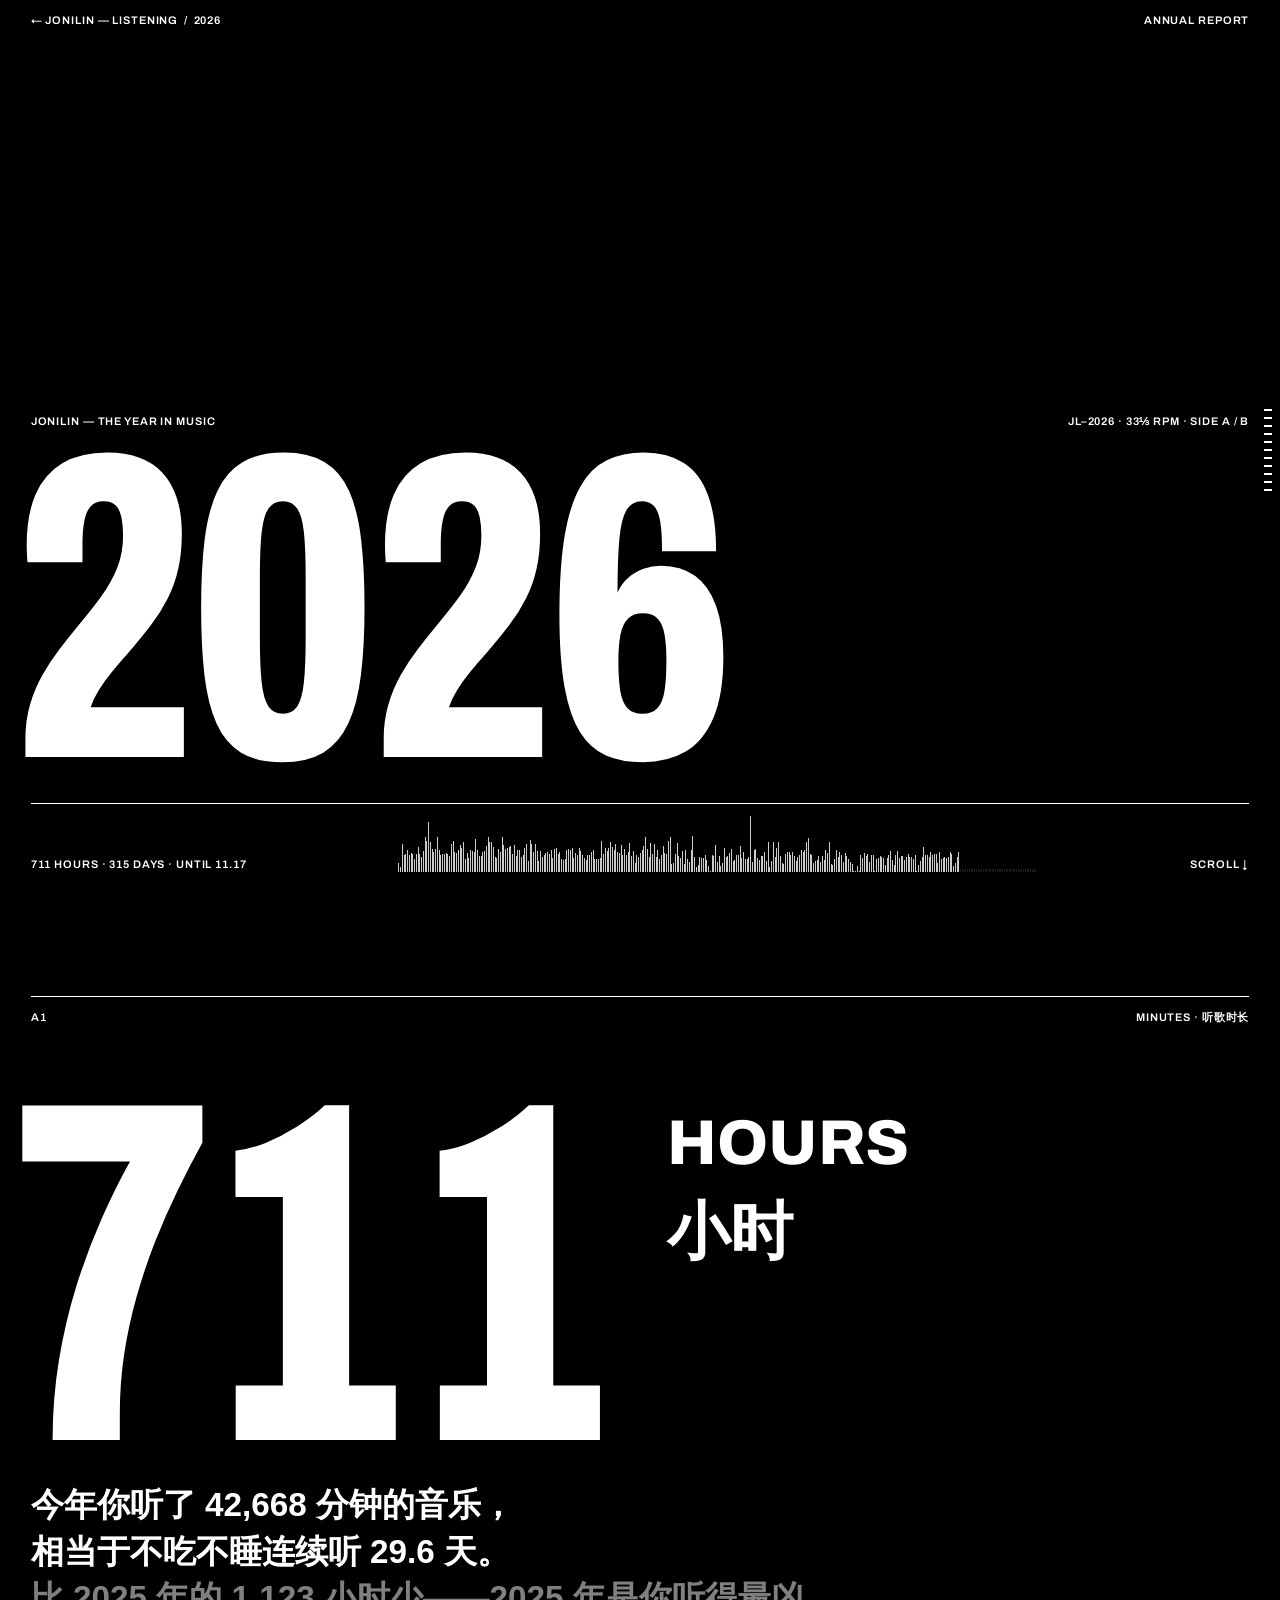
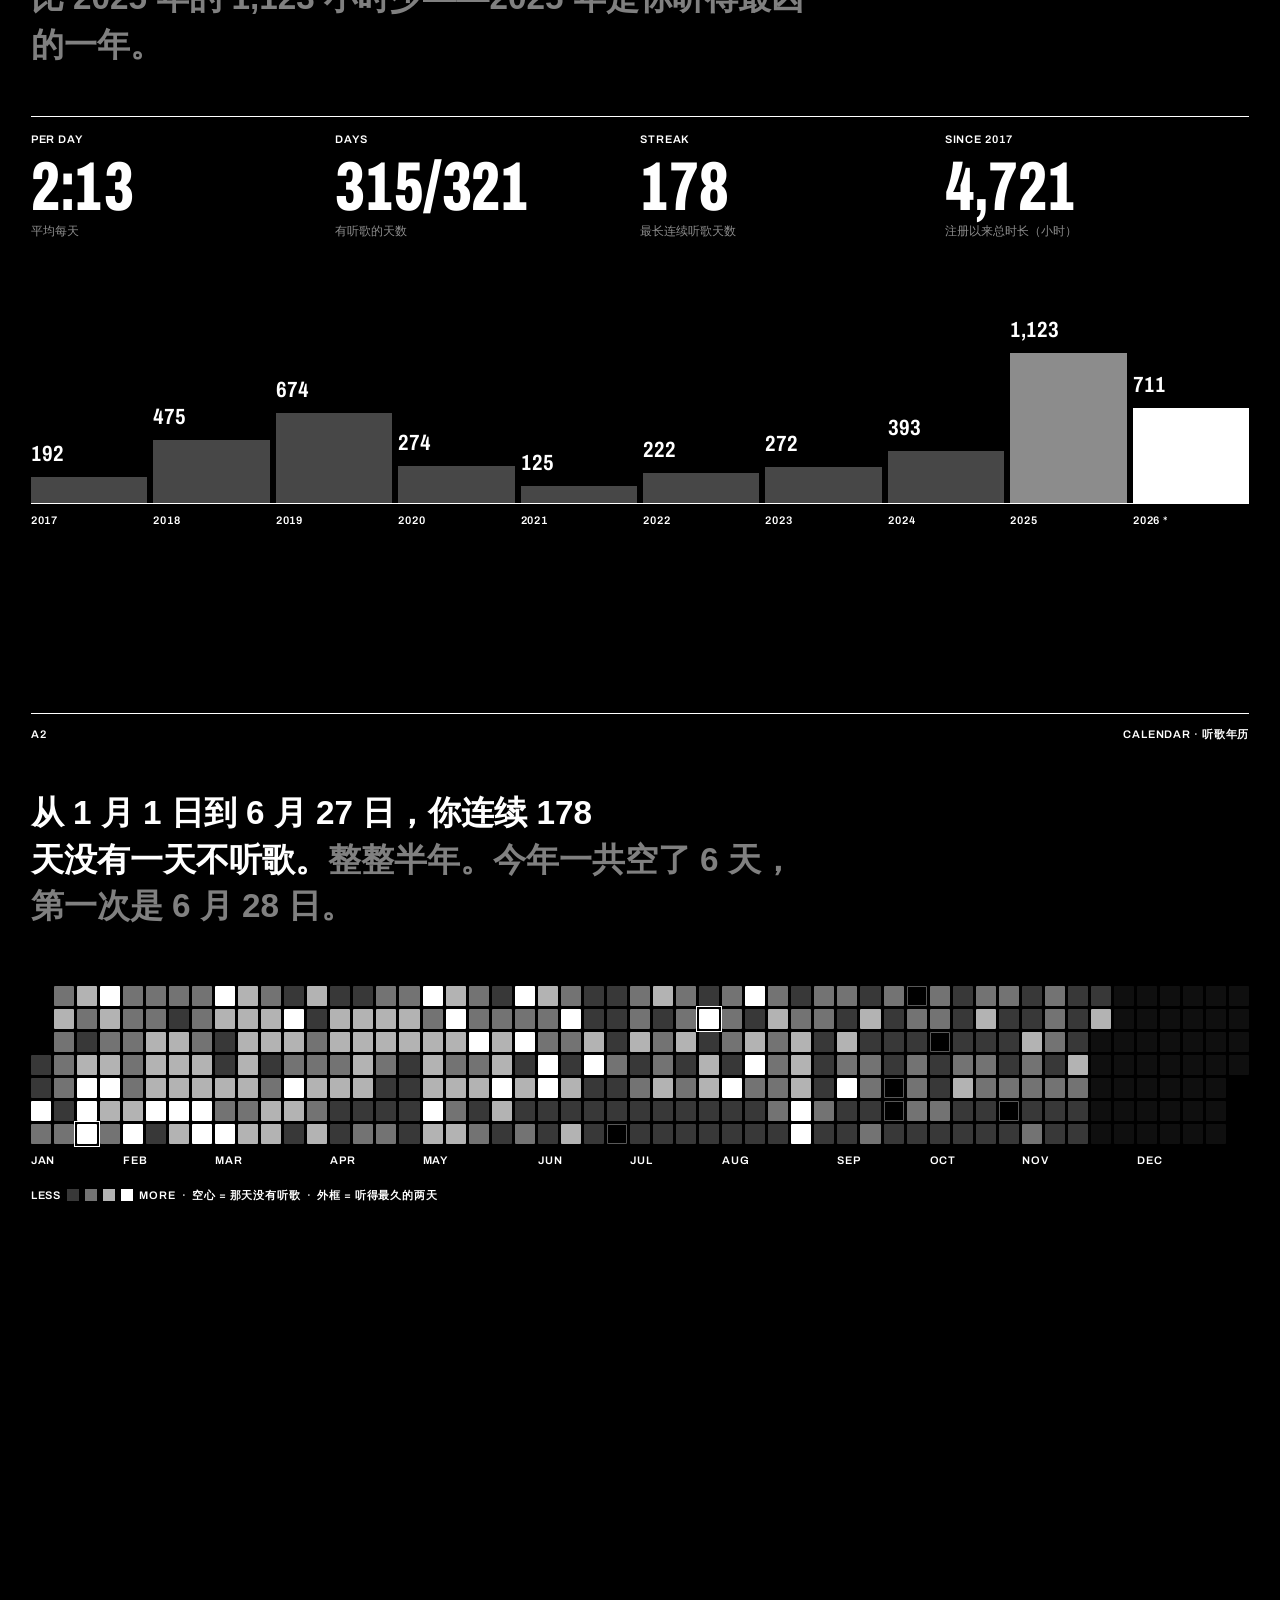
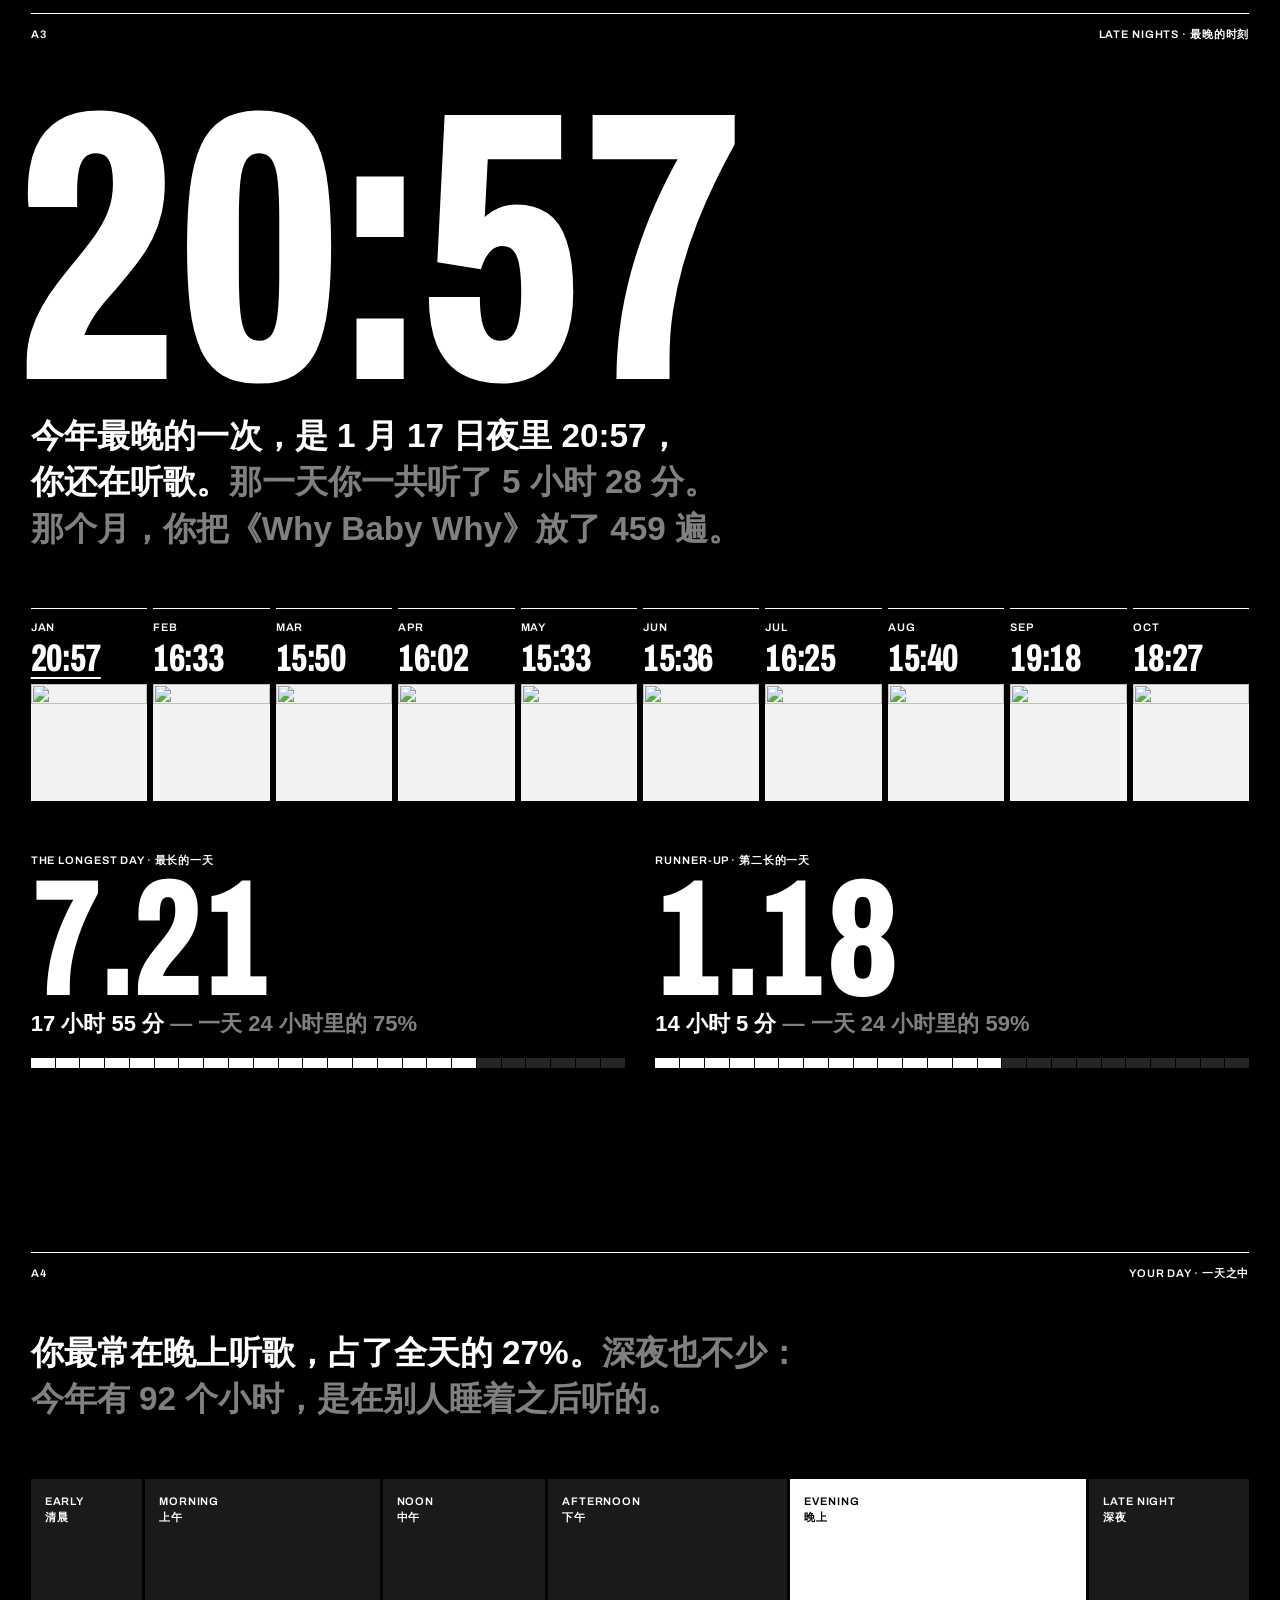
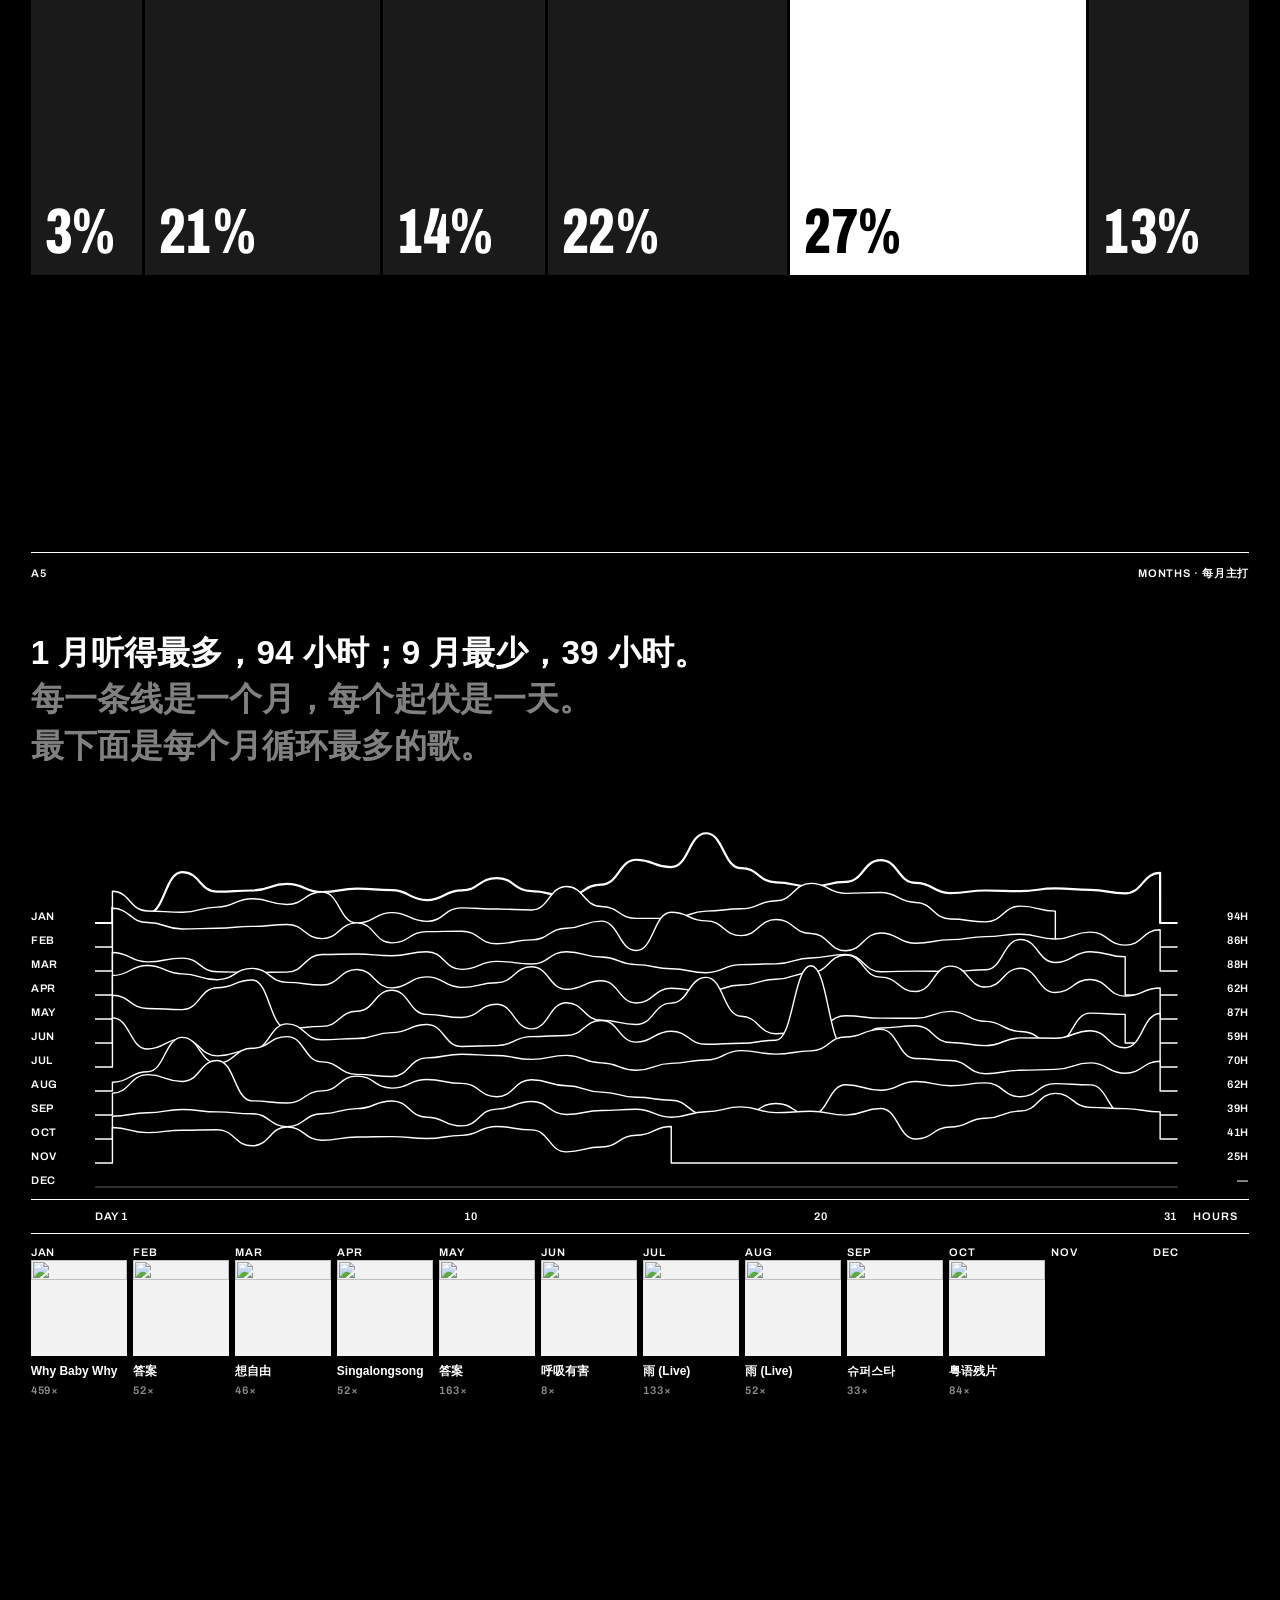
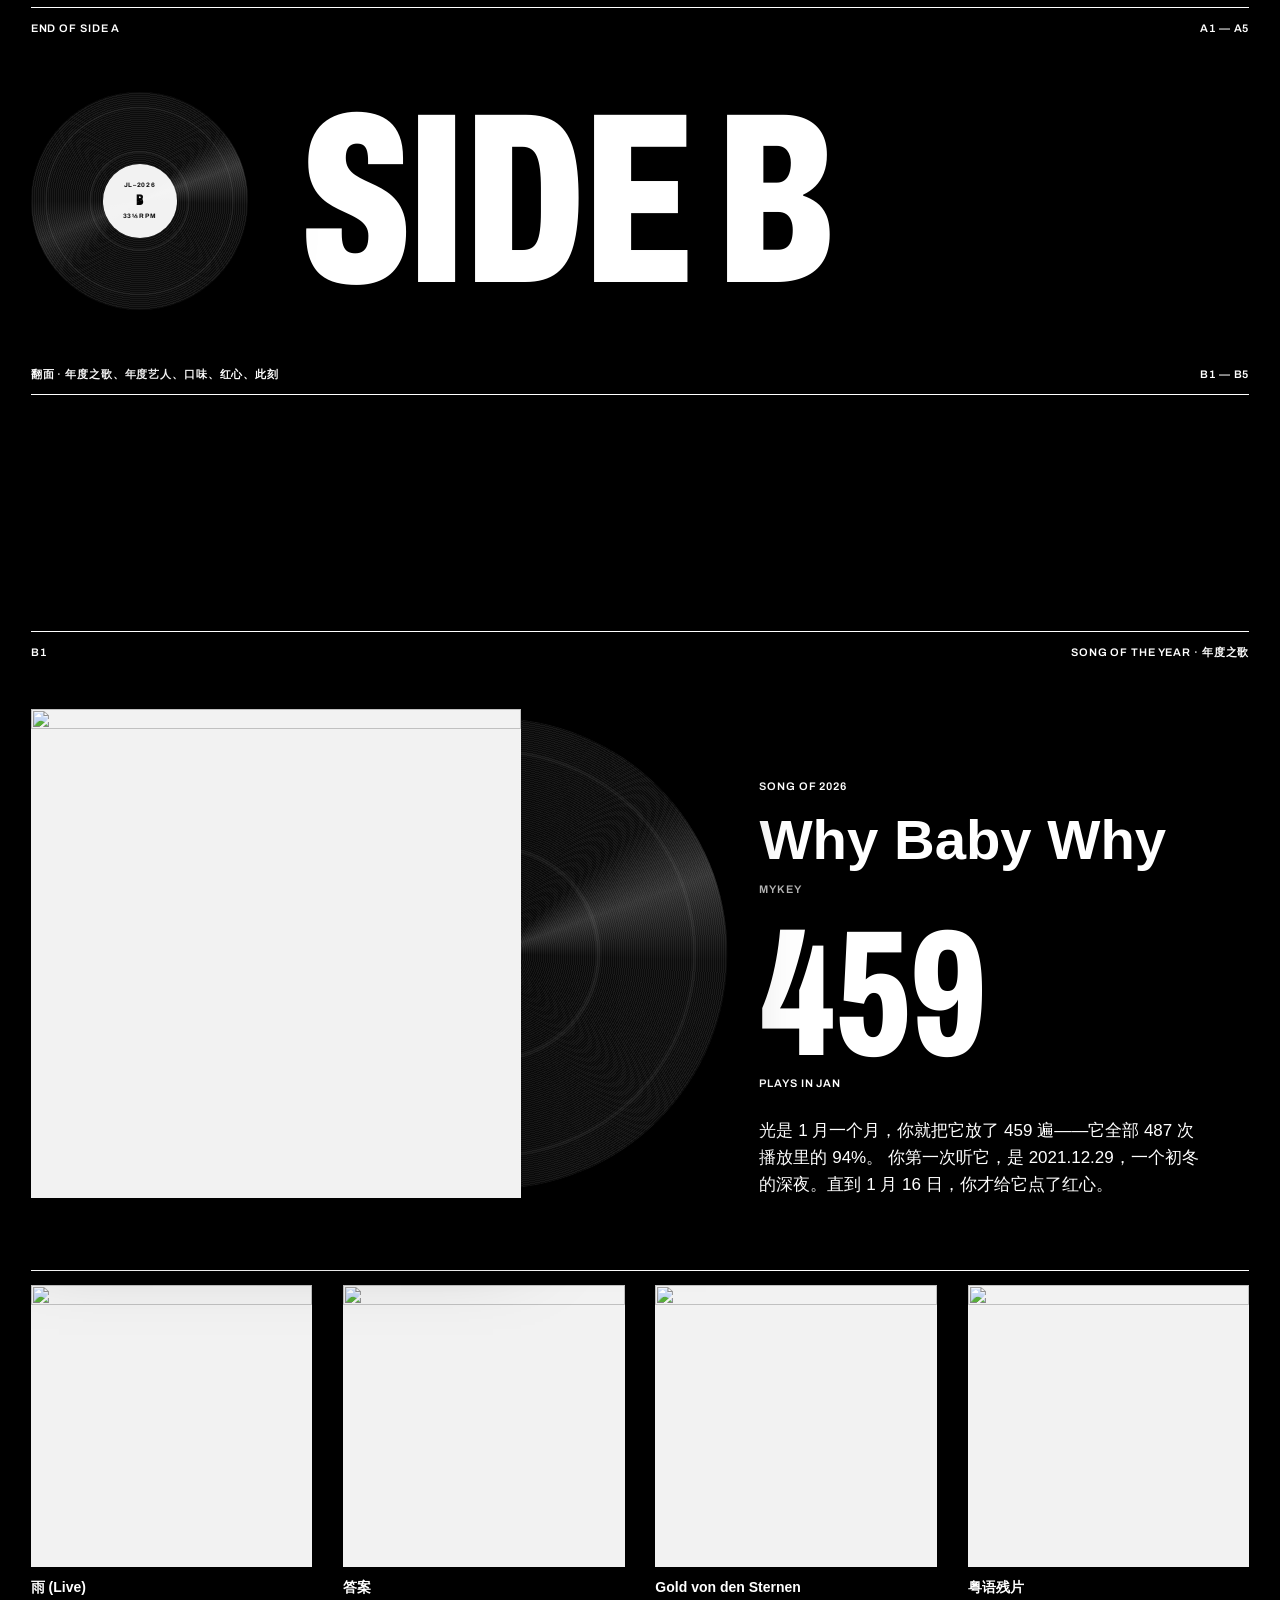
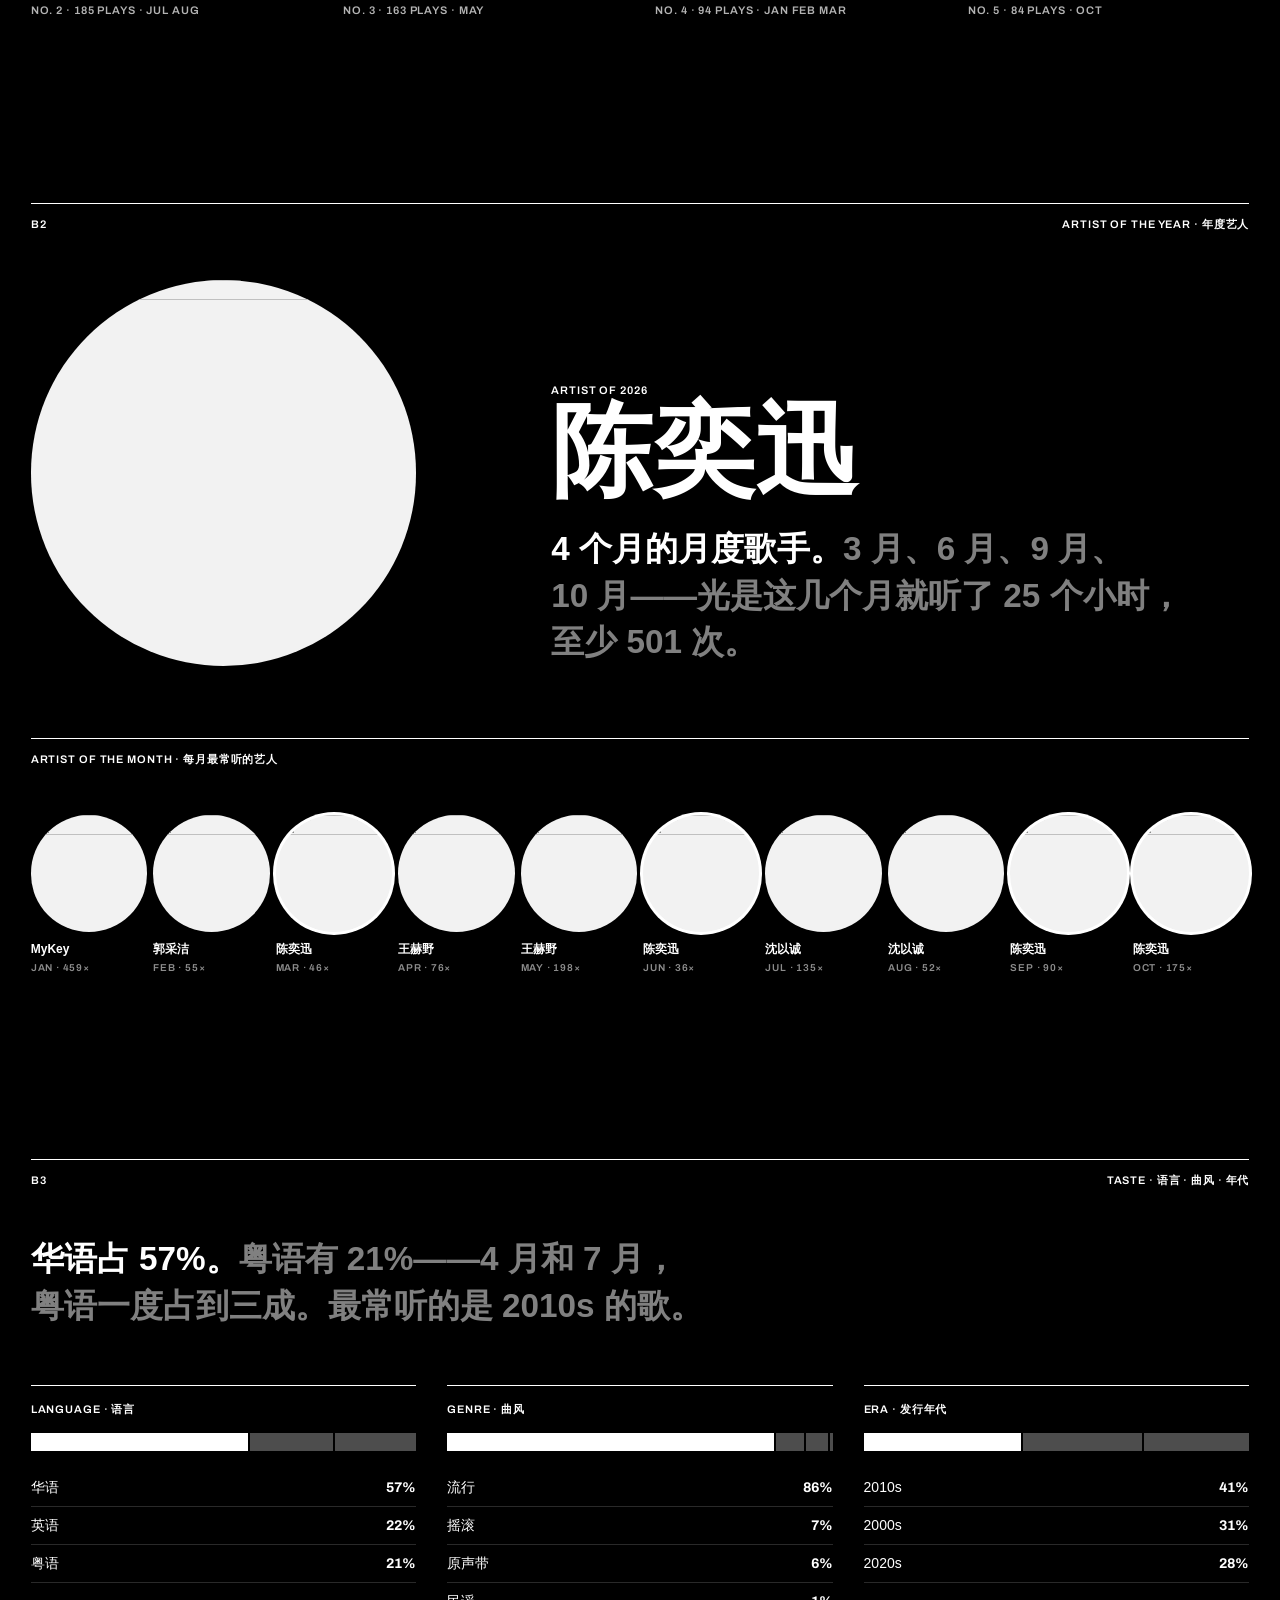
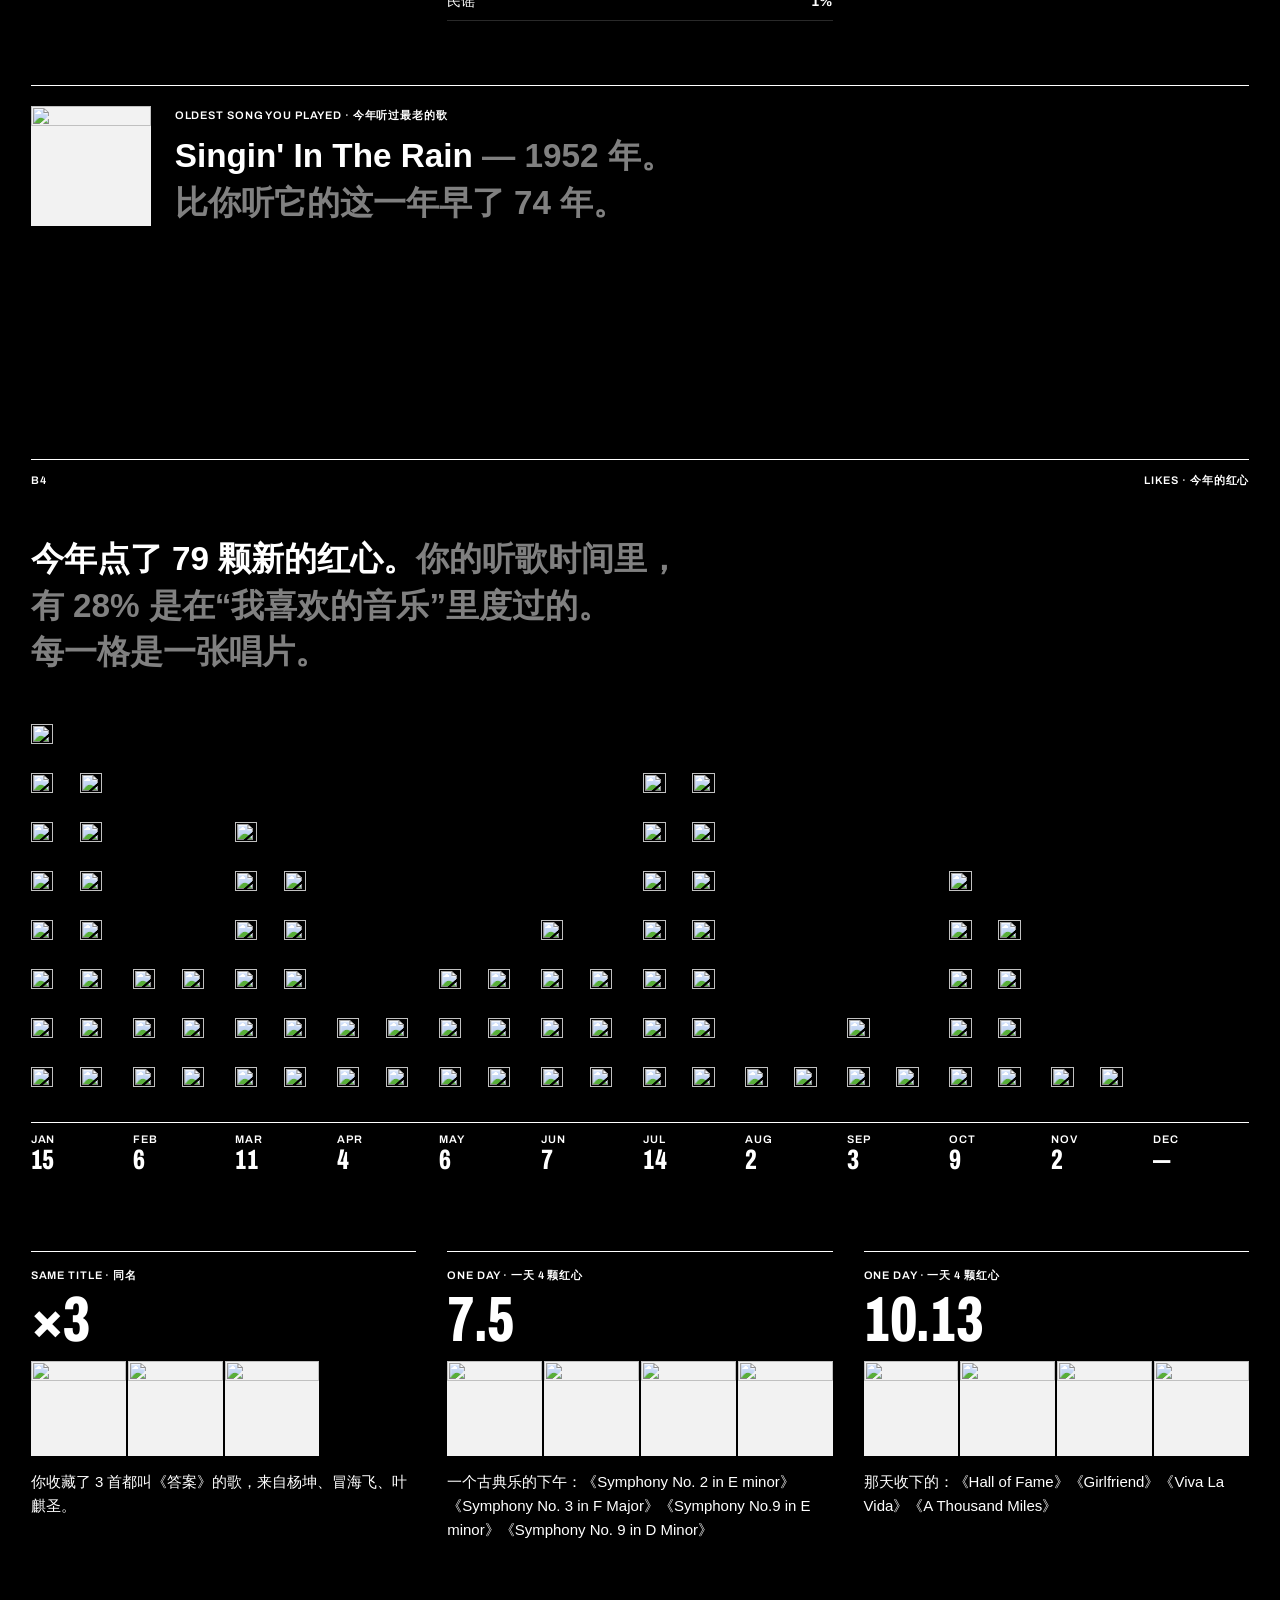
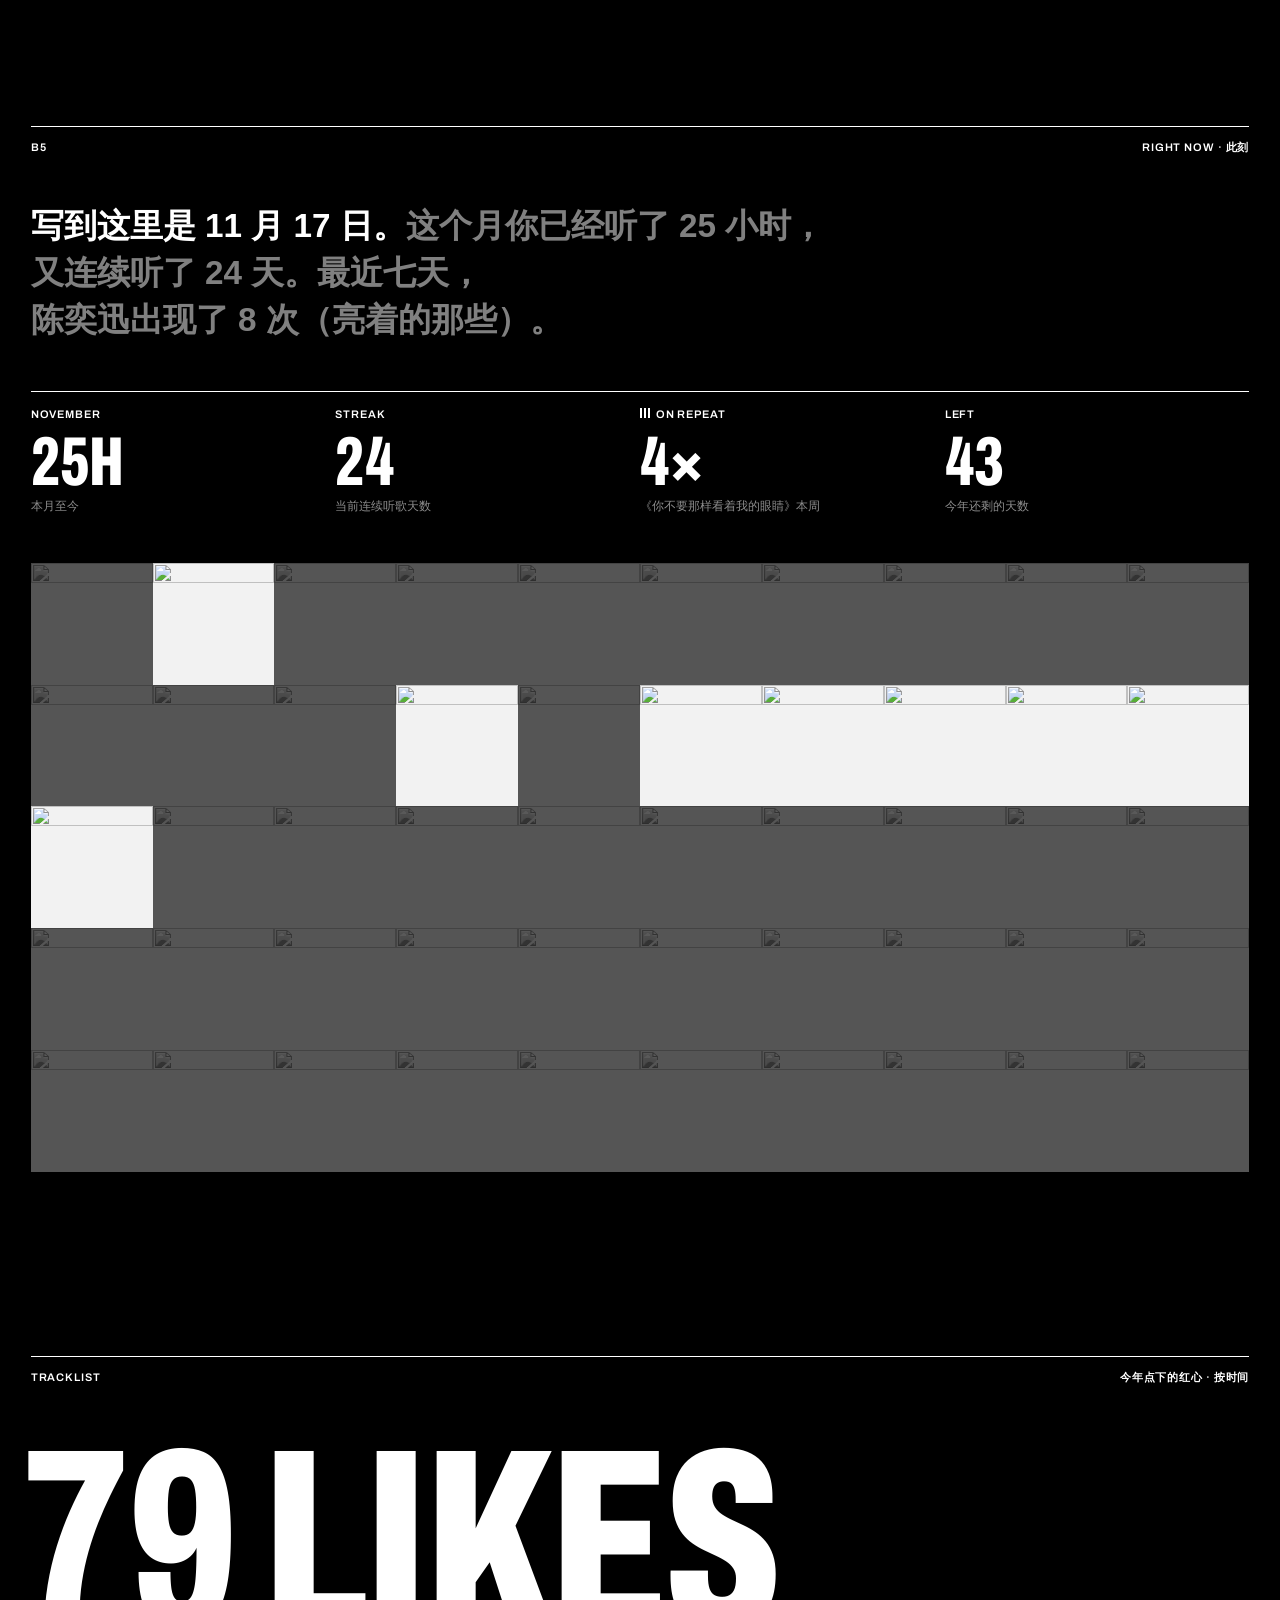
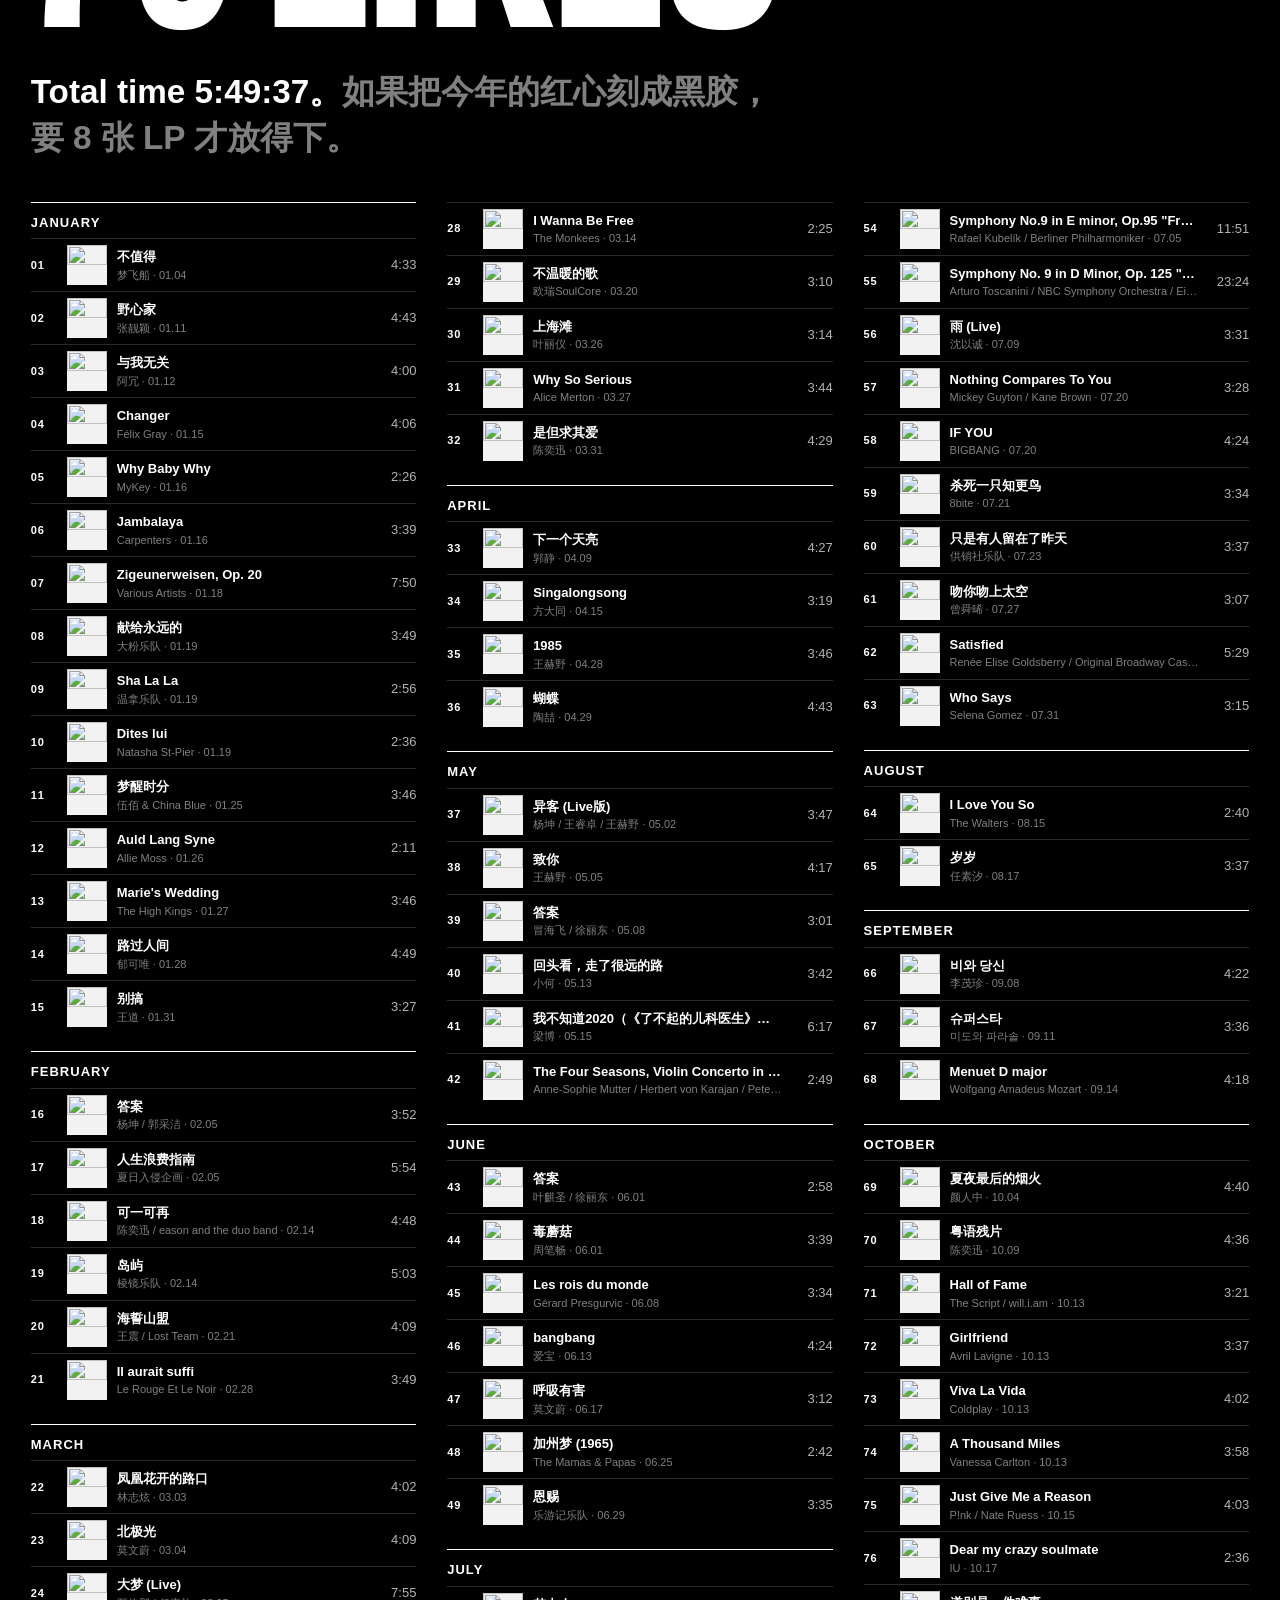
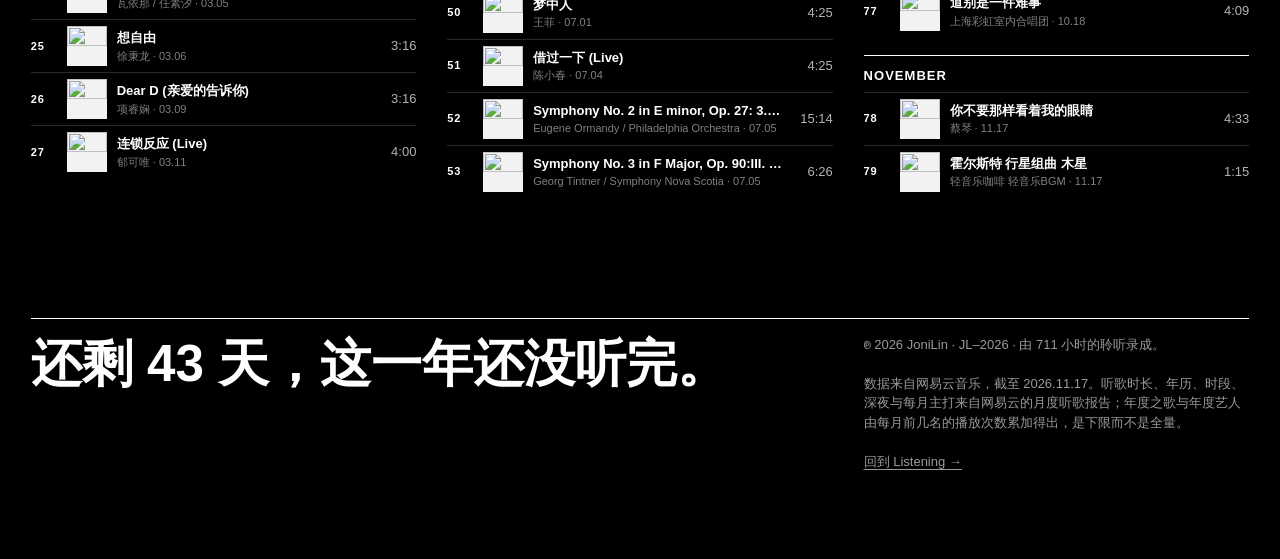
==== commit 90f1531e: "开放给别人用：书签读取 + 本地生成 + 单文件下载 + GoatCounter 统计挂钩 Co-Authored-By: Claude Opus 5.5 <noreply@anthropic.com" ====
--- a/2026/index.html
+++ b/2026/index.html
@@ -231,14 +231,14 @@
 </head>
 <body>
 <div class="prog" id="prog"></div>
-<div class="top pad cap"><span><a href="../">← JoniLin — Listening</a> &nbsp;/&nbsp; 2026</span><span class="hide-s">Annual Report</span></div>
+<div class="top pad cap"><span><a href="../" id="top-nick">← Listening</a> &nbsp;/&nbsp; 2026</span><span class="hide-s">Annual Report</span></div>
 <nav class="toc" id="toc"></nav>
 
 <header class="cover">
   <div class="mosaic" id="mosaic"></div>
   <div class="shade"></div>
   <div class="ttl">
-    <div class="cap kick"><span id="c-kicker">—</span><span class="cat">JL–2026 · 33⅓ RPM · Side A / B</span></div>
+    <div class="cap kick"><span id="c-kicker">—</span><span class="cat" id="cat">33⅓ RPM · Side A / B</span></div>
     <h1 class="xl reveal">2026</h1>
     <div class="row cap">
       <span id="c-sub">—</span>
@@ -275,7 +275,7 @@
 
   <div class="flip pad" aria-hidden="true">
     <div class="cap"><span>End of Side A</span><span id="flip-a"></span></div>
-    <div class="flip-mid"><span class="flip-disc"><span class="spin vinyl-face"><span class="lbl"><span>JL–2026</span><b>B</b><span>33⅓ RPM</span></span></span><span class="sheen"></span></span><b class="xl">Side B</b></div>
+    <div class="flip-mid"><span class="flip-disc"><span class="spin vinyl-face"><span class="lbl"><span id="cat2">2026</span><b>B</b><span>33⅓ RPM</span></span></span><span class="sheen"></span></span><b class="xl">Side B</b></div>
     <div class="cap"><span>翻面 · 年度之歌、年度艺人、口味、红心、此刻</span><span>B1 — B5</span></div>
   </div>
 
@@ -310,10 +310,21 @@
 
 <script src="../data/music.js"></script>
 <script src="../data/listen2026.js"></script>
+<script src="../assets/source.js"></script>
+<script src="../assets/stats.js"></script>
 <script src="../assets/cjk.js"></script>
 <script src="../assets/record.js"></script>
 <script>
 const D = window.MUSIC, LS = window.LISTEN, $ = s => document.querySelector(s);
+if (!LS || !(LS.months || []).length) {   // 没有听歌月报，就没法做年度报告
+  document.querySelector('main').innerHTML = `<section class="ch"><p class="say">这份年度报告需要网易云的听歌月报数据，这次没有读到。<span class="dim">可以回到网易云页面、确认已登录后再点一次书签。</span></p><p class="say" style="margin-top:24px"><a href="../${window.MJ_LOCAL ? '?me' : ''}" style="text-decoration:underline">← 回到主页</a></p></section>`;
+  document.querySelector('.cover').remove(); throw new Error('no LISTEN');
+}
+const NICK = D.profile.nick, NICK_T = window.MJ_NICK || NICK;   // NICK 用于 innerHTML，NICK_T 用于纯文本
+const CAT = ((NICK_T.match(/[A-Z]/g) || []).length >= 2 ? NICK_T.match(/[A-Z]/g).slice(0, 2).join('') : (NICK_T.match(/[A-Za-z]/g) || ['M', 'J']).slice(0, 2).join('').toUpperCase()) + '–2026';
+document.title = `2026 — ${NICK_T}`;
+// 每个章节单独渲染；某一章数据不全时只隐藏这一章，不影响其他章节
+const sect = (t, fn) => { try { fn(); } catch (e) { console.warn(t, e); const el = document.querySelector(`.ch[data-t="${t}"]`); if (el) el.remove(); } };
 const Y = 2026, pad2 = n => String(n).padStart(2, '0'), fmt = n => Math.round(n).toLocaleString('en-US');
 const img = (u, s = 300) => u ? `${u}?param=${s}y${s}` : '';
 const art = (u, s, extra = '') => `<img class="art" src="${img(u, s)}" alt="" loading="lazy" crossorigin="anonymous" ${extra}>`;
@@ -326,9 +337,9 @@
 const tip = s => `title="${(s.n || '').replace(/"/g, '')}${s.a ? ' — ' + s.a.join(' / ') : ''}"`;
 
 /* ---------- 听歌数据整理 ---------- */
-const MS = [...LS.months, LS.nov];                       // 1–11 月
+const MS = [...LS.months, LS.nov].filter(Boolean);       // 1 月到本月
 const days = [];                                          // [{date, min}]
-MS.forEach(m => { const [y, mo, d] = m.d0.split('-').map(Number);
+MS.forEach(m => { if (!m.d0 || !m.daily) return; const [y, mo, d] = m.d0.split('-').map(Number);
   m.daily.forEach((v, i) => { const t = new Date(y, mo - 1, d + i); if (t <= now && t.getMonth() === mo - 1) days.push({ t, v }); }); });
 const totalMin = MS.reduce((s, m) => s + m.min, 0);
 const listened = days.filter(d => d.v > 0).length;
@@ -337,7 +348,7 @@
 const sec = (m, k) => (m.secs || []).find(x => x[0] === k);
 const late = LS.months.map((m, i) => { const s = sec(m, 'lateSleep'); return s ? { i, t: +s[2], m } : null; }).filter(Boolean);
 const lateness = t => { const d = dt(t); const h = d.getHours() + d.getMinutes() / 60; return h < 12 ? h + 24 : h; };
-const latest = late.reduce((a, b) => lateness(b.t) > lateness(a.t) ? b : a);
+const latest = late.length ? late.reduce((a, b) => lateness(b.t) > lateness(a.t) ? b : a) : null;
 const topDays = [...days].sort((a, b) => b.v - a.v);
 
 /* 从封面取主色 */
@@ -352,7 +363,7 @@
 
 /* ---------- 封面 ---------- */
 const L = D.liked.filter(s => dt(s.at).getFullYear() === Y).sort((a, b) => a.at - b.at), N = L.length;
-const coverSongs = [...new Map([...LS.months.flatMap(m => m.topSong ? [{ n: m.topSong.n, a: m.topSong.a, pic: m.topSong.pic }, ...m.topSong.more.map(x => ({ n: x[0], pic: x[1] }))] : []), ...L].map(s => [s.pic, s])).values()];
+const coverSongs = [...new Map([...LS.months.flatMap(m => m.topSong ? [{ n: m.topSong.n, a: m.topSong.a, pic: m.topSong.pic }, ...(m.topSong.more || []).map(x => ({ n: x[0], pic: x[1] }))] : []), ...L].map(s => [s.pic, s])).values()];
 $('#mosaic').innerHTML = coverSongs.map(s => `<img class="art" src="${img(s.pic, 240)}" alt="" ${tip(s)} onload="this.classList.add('on')">`).join('');
 const fit = () => $('#mosaic').style.setProperty('--cols', Math.ceil(Math.sqrt(coverSongs.length * innerWidth / innerHeight)));
 fit(); addEventListener('resize', fit);
@@ -360,28 +371,34 @@
 const vOf = {}; days.forEach(d => vOf[d.t.toDateString()] = d.v);
 const vmax = Math.max(...days.map(d => d.v));
 $('#wave').innerHTML = allDays.map(d => { const v = vOf[d.toDateString()]; return v === undefined ? '<i class="fut" style="height:6%"></i>' : `<i style="height:${Math.max(2, Math.sqrt(v / vmax) * 100)}%"></i>`; }).join('');
-$('#c-kicker').textContent = `${D.profile.nick} — The Year in Music`;
+$('#c-kicker').textContent = `${NICK_T} — The Year in Music`;
+$('#top-nick').textContent = `← ${NICK_T} — Listening`;
+$('#cat').textContent = `${CAT} · 33⅓ RPM · Side A / B`; $('#cat2').textContent = CAT;
+let recPic = (L[0] || D.allTime[0] || {}).pic;
 $('#c-sub').textContent = `${fmt(totalMin / 60)} hours · ${listened} days · until ${now.getMonth() + 1}.${now.getDate()}`;
 
 /* ---------- 01 时长 ---------- */
+sect('Time', () => {
 $('#t-h').innerHTML = `<span>${fmt(totalMin / 60)}</span><span class="unit">Hours<span class="zh">小时</span></span>`;
 const y25 = LS.years.find(y => y[0] === Y - 1), y25min = y25 ? y25[2] / 60 : 0;
 const pace = totalMin / days.length * 365;
-const ypk0 = LS.years.reduce((a, b) => b[2] > a[2] ? b : a)[0];
+const ypk0 = LS.years.length ? LS.years.reduce((a, b) => b[2] > a[2] ? b : a)[0] : null;
 $('#t-say').innerHTML = `今年你听了 ${fmt(totalMin)} 分钟的音乐，相当于不吃不睡连续听 ${(totalMin / 1440).toFixed(1)} 天。` +
   `<span class="dim">${y25 ? (pace > y25min ? `按这个速度，全年会超过 ${Y - 1} 年的 ${fmt(y25min / 60)} 小时。` : `比 ${Y - 1} 年的 ${fmt(y25min / 60)} 小时少${ypk0 === Y - 1 ? `——${Y - 1} 年是你听得最凶的一年` : ''}。`) : ''}</span>`;
 $('#t-kpi').innerHTML = `
   <div>Per day<b class="xl tnum">${Math.floor(totalMin / days.length / 60)}:${pad2(Math.round(totalMin / days.length % 60))}</b><small>平均每天</small></div>
   <div>Days<b class="xl tnum">${listened}/${days.length}</b><small>有听歌的天数</small></div>
   <div>Streak<b class="xl tnum">${best}</b><small>最长连续听歌天数</small></div>
-  <div>Since 2017<b class="xl tnum">${fmt(LS.total / 3600)}</b><small>注册以来总时长（小时）</small></div>`;
+  <div>Since ${Math.min(...LS.years.map(y => y[0]), Y)}<b class="xl tnum">${fmt(LS.total / 3600)}</b><small>注册以来总时长（小时）</small></div>`;
 const yrs = [...LS.years.map(y => [y[0], y[2] / 3600])].filter(y => y[0] < Y).concat([[Y, totalMin / 60]]).sort((a, b) => a[0] - b[0]);
 const ymax = Math.max(...yrs.map(y => y[1])), ypk = yrs.reduce((a, b) => b[1] > a[1] ? b : a)[0];
 $('#yrs').style.gridTemplateColumns = $('#yrs-x').style.gridTemplateColumns = `repeat(${yrs.length}, minmax(0, 1fr))`;
 $('#yrs').innerHTML = yrs.map(([y, h]) => `<div class="${y === Y ? 'cur' : ''} ${y === ypk ? 'pk' : ''}"><b class="tnum">${fmt(h)}</b><i style="height:${h / ymax * 150}px"></i></div>`).join('');
 $('#yrs-x').innerHTML = yrs.map(([y]) => `<span>${y}${y === Y ? ' *' : ''}</span>`).join('');
+});
 
 /* ---------- 02 年历 ---------- */
+sect('Calendar', () => {
 const q = [...days.map(d => d.v)].filter(v => v > 0).sort((a, b) => a - b), qa = p => q[Math.floor(p * (q.length - 1))];
 const lvl = v => v >= qa(.9) ? 1 : v >= qa(.65) ? .7 : v >= qa(.35) ? .45 : .22;
 const lead = (allDays[0].getDay() + 6) % 7;                  // 周一开头
@@ -394,35 +411,44 @@
 let lastM = -1; $('#cal-x').innerHTML = Array.from({ length: weeks }, (_, w) => { const d = allDays[Math.min(allDays.length - 1, w * 7 - lead + 6)]; const show = d.getMonth() !== lastM; lastM = d.getMonth(); return `<span>${show ? MON[d.getMonth()] : ''}</span>`; }).join('');
 $('#legend').innerHTML = `Less ${[.22, .45, .7, 1].map(o => `<i style="opacity:${o}"></i>`).join('')} More &nbsp;·&nbsp; 空心 = 那天没有听歌 &nbsp;·&nbsp; 外框 = 听得最久的两天`;
 const zeros = days.filter(d => d.v === 0);
-$('#cal-say').innerHTML = `从 1 月 1 日到 ${md(bestEnd)}，你连续 <b>${best}</b> 天没有一天不听歌。` +
-  `<span class="dim">整整半年。直到 ${md(zeros[0].t)}，才第一次空了一天。今年一共只空了 ${zeros.length} 天。</span>`;
+const bestStart = new Date(bestEnd.getFullYear(), bestEnd.getMonth(), bestEnd.getDate() - best + 1);
+$('#cal-say').innerHTML = `从 ${md(bestStart)}到 ${md(bestEnd)}，你连续 <b>${best}</b> 天没有一天不听歌。` +
+  `<span class="dim">${best >= 170 ? '整整半年。' : best >= 90 ? '整整一季。' : ''}${zeros.length ? `今年一共空了 ${zeros.length} 天，第一次是 ${md(zeros[0].t)}。` : '今年到现在，你一天都没有落下。'}</span>`;
+});
 
 /* ---------- 03 深夜与最长的一天 ---------- */
+sect('Late', () => {
+if (!latest) throw new Error('no lateSleep');
 const lt = dt(latest.t);
 $('#late-t').textContent = `${pad2(lt.getHours())}:${pad2(lt.getMinutes())}`;
 const sameDay = topDays.find(d => d.t.toDateString() === new Date(lt.getFullYear(), lt.getMonth(), lt.getDate()).toDateString());
-$('#late-say').innerHTML = `今年最晚的一次，是 ${md(latest.t)}凌晨 ${lt.getHours()}:${pad2(lt.getMinutes())}，你还在听歌。` +
-  `<span class="dim">${sameDay ? `那一天你一共听了 ${hm(sameDay.v)}。` : ''}那个月，你把《${latest.m.topSong.n}》放了 ${latest.m.topSong.pc} 遍。</span>`;
+$('#late-say').innerHTML = `今年最晚的一次，是 ${md(latest.t)}${lt.getHours() < 6 ? '凌晨' : '夜里'} ${lt.getHours()}:${pad2(lt.getMinutes())}，你还在听歌。` +
+  `<span class="dim">${sameDay ? `那一天你一共听了 ${hm(sameDay.v)}。` : ''}${latest.m.topSong ? `那个月，你把《${latest.m.topSong.n}》放了 ${latest.m.topSong.pc} 遍。` : ''}</span>`;
 $('#nights').innerHTML = late.map(x => { const d = dt(x.t); return `<div class="${x === latest ? 'late' : ''}">${MON[x.i]}<b class="xl tnum">${pad2(d.getHours())}:${pad2(d.getMinutes())}</b>
-  ${art(x.m.topSong.pic, 160, tip(x.m.topSong))}</div>`; }).join('');
+  ${x.m.topSong ? art(x.m.topSong.pic, 160, tip(x.m.topSong)) : ''}</div>`; }).join('');
 $('#duo').innerHTML = topDays.slice(0, 2).map((d, i) => { const hrs = Math.min(24, Math.round(d.v / 60));
   return `<div><span class="cap">${i ? 'Runner-up' : 'The longest day'} · ${['最长的一天', '第二长的一天'][i]}</span>
     <div class="d xl tnum">${d.t.getMonth() + 1}.${d.t.getDate()}</div>
     <p class="say" style="font-size:22px">${hm(d.v)}<span class="dim"> — 一天 24 小时里的 ${Math.round(d.v / 14.4)}%</span></p>
     <div class="bar24">${Array.from({ length: 24 }, (_, h) => `<i class="${h < hrs ? 'on' : ''}"></i>`).join('')}</div></div>`; }).join('');
+});
 
 /* ---------- 04 一天之中 ---------- */
+sect('Day', () => {
 const PN = { early_morning: ['清晨', 'Early'], morning: ['上午', 'Morning'], noon: ['中午', 'Noon'], afternoon: ['下午', 'Afternoon'], night: ['晚上', 'Evening'], deep_night: ['深夜', 'Late night'] };
-const per = {}; LS.months.forEach(m => m.periods.forEach(([k, v]) => per[k] = (per[k] || 0) + v));
+const per = {}; MS.forEach(m => (m.periods || []).forEach(([k, v]) => per[k] = (per[k] || 0) + v));
 const psum = Object.values(per).reduce((a, b) => a + b, 0);
 const order = ['early_morning', 'morning', 'noon', 'afternoon', 'night', 'deep_night'];
+order.forEach(k => per[k] = per[k] || 0);
 const ppk = order.reduce((a, b) => per[b] > per[a] ? b : a);
 $('#dstrip').innerHTML = order.map(k => `<div class="${k === ppk ? 'pk' : ''}" style="flex:${Math.max(per[k], psum * .085)}">
   <span class="cap">${PN[k][1]}<br><span class="zh">${PN[k][0]}</span></span><b class="xl tnum">${Math.round(per[k] / psum * 100)}%</b></div>`).join('');
 $('#dp-say').innerHTML = `你最常在<b>${PN[ppk][0]}</b>听歌，占了全天的 ${Math.round(per[ppk] / psum * 100)}%。` +
-  `<span class="dim">深夜也不少：今年有 ${fmt(per.deep_night / 60)} 个小时，是在别人睡着之后听的。</span>`;
+  `<span class="dim">${per.deep_night > 600 ? `深夜也不少：今年有 ${fmt(per.deep_night / 60)} 个小时，是在别人睡着之后听的。` : '深夜很少听歌，作息不错。'}</span>`;
+});
 
 /* ---------- 05 每月 ---------- */
+sect('Months', () => {
 const mmax = Math.max(...MS.map(m => m.min));
 const allM = Array.from({ length: 12 }, (_, i) => MS[i] || null);
 const dmax = Math.max(...days.map(d => d.v));
@@ -439,41 +465,49 @@
     ${p.fill ? `<path class="fill" d="${p.fill}"/>` : ''}<path class="line" d="${p.line}"/></svg></div><span class="tnum">${m ? fmt(m.min / 60) + 'h' : '—'}</span></div>`; }).join('') +
   `<div class="ridge-x cap"><span></span><div><span>Day 1</span><span>10</span><span>20</span><span>31</span></div><span>Hours</span></div>`;
 $('#mtop').innerHTML = allM.map((m, i) => `<div>${MON[i]}${m && m.topSong ? `${art(m.topSong.pic, 200, tip(m.topSong))}<p class="t">${m.topSong.n}</p><p class="p tnum">${m.topSong.pc}×</p>` : ''}</div>`).join('');
-const mpk = MS.reduce((a, b) => b.min > a.min ? b : a), mlow = LS.months.reduce((a, b) => b.min < a.min ? b : a);
+const mpk = MS.reduce((a, b) => b.min > a.min ? b : a), mlow = (LS.months.filter(m => m.min > 0).length ? LS.months.filter(m => m.min > 0) : LS.months).reduce((a, b) => b.min < a.min ? b : a);
 $('#mo-say').innerHTML = `${dt(mpk.start + 864e5).getMonth() + 1} 月听得最多，${fmt(mpk.min / 60)} 小时；${dt(mlow.start + 864e5).getMonth() + 1} 月最少，${fmt(mlow.min / 60)} 小时。` +
   `<span class="dim">每一条线是一个月，每个起伏是一天。最下面是每个月循环最多的歌。</span>`;
+});
 
 /* ---------- 06 年度之歌 ---------- */
+sect('Song', () => {
 const SP = {};   // 把每月 Top1 + Top2–4 的播放次数加起来
 LS.months.forEach(m => { if (!m.topSong) return; const t = m.topSong;
-  [[t.n, t.pic, t.pc, t.a, t], ...t.more.map(x => [x[0], x[1], parseInt(x[2]), null, null])].forEach(([n, pic, pc, a, full]) => {
+  [[t.n, t.pic, t.pc, t.a, t], ...(t.more || []).map(x => [x[0], x[1], parseInt(x[2]), null, null])].forEach(([n, pic, pc, a, full]) => {
     const k = n + '|' + pic; SP[k] = SP[k] || { n, pic, pc: 0, a, months: [], full }; SP[k].pc += pc || 0; SP[k].months.push(MON[LS.months.indexOf(m)]); if (full) SP[k].full = full; if (a) SP[k].a = a; }); });
 const songs = Object.values(SP).sort((a, b) => b.pc - a.pc), S1 = songs[0];
+if (!S1) throw new Error('no top songs'); recPic = S1.pic;
 const first = S1.full?.items.find(x => x[0] === '第一次听');
 const likedS1 = D.liked.find(s => s.n === S1.n);
 const allTimePc = (D.allTime.find(s => s.n === S1.n) || {}).pc;
 $('#sot').innerHTML = `<div class="sot"><div class="sleeve"><div class="vinyl"><span class="spin vinyl-face"><span class="lbl" style="background-image:url('${img(S1.pic, 300)}')"></span></span><span class="sheen"></span></div>${art(S1.pic, 900)}</div>
   <div class="info"><span class="cap">Song of ${Y}</span><h3>${S1.n}</h3><p class="cap" style="opacity:.7">${(S1.a || []).join(' / ')}</p>
     <div class="pc xl tnum">${S1.pc}</div><span class="cap">plays in ${S1.months.join(', ')}</span>
-    <p class="why">${S1.months.length === 1 ? `光是 ${S1.months[0] === 'Jan' ? '1 月' : S1.months[0]}一个月，你就把它放了 ${S1.pc} 遍${allTimePc ? `——它全部 ${allTimePc} 次播放里的 ${Math.round(S1.pc / allTimePc * 100)}%` : ''}。` : `今年你把它放了至少 ${S1.pc} 遍。`}
+    <p class="why">${S1.months.length === 1 ? `光是 ${MZH(S1.months[0])}一个月，你就把它放了 ${S1.pc} 遍${allTimePc ? `——它全部 ${allTimePc} 次播放里的 ${Math.round(S1.pc / allTimePc * 100)}%` : ''}。` : `今年你把它放了至少 ${S1.pc} 遍。`}
     ${first ? `你第一次听它，是 ${first[1]}，一个${first[2]}。` : ''}${likedS1 && dt(likedS1.at).getFullYear() === Y ? `直到 ${md(likedS1.at)}，你才给它点了红心。` : ''}</p></div></div>
   <div class="runners">${songs.slice(1, 5).map((s, i) => `<div>${art(s.pic, 300)}<p class="t">${s.n}</p><p class="p cap">No. ${i + 2} · ${s.pc} plays · ${s.months.join(' ')}</p></div>`).join('')}</div>`;
 paint($('#sot-sec'), S1.pic);
+});
 
 /* ---------- 07 年度艺人 ---------- */
+sect('Artist', () => {
 const AP = {};
 LS.months.forEach((m, i) => { if (!m.topArtist) return; const t = m.topArtist;
   const add = (n, pic, pc, top) => { AP[n] = AP[n] || { n, pic, pc: 0, tops: [] }; AP[n].pc += pc || 0; if (top) AP[n].tops.push(MON[i]); };
-  add(t.n, t.pic, t.pc, true); t.more.forEach(x => /次收听/.test(x[2]) && add(x[0], x[1], parseInt(x[2]), false)); });
+  add(t.n, t.pic, t.pc, true); (t.more || []).forEach(x => /次收听/.test(x[2]) && add(x[0], x[1], parseInt(x[2]), false)); });
 const arts = Object.values(AP).sort((a, b) => b.tops.length - a.tops.length || b.pc - a.pc), A1 = arts[0];
-const mins1 = LS.months.filter(m => m.topArtist?.n === A1.n).reduce((s, m) => s + parseInt(m.topArtist.items[1][1]), 0);
+if (!A1) throw new Error('no artists');
+const mins1 = LS.months.filter(m => m.topArtist?.n === A1.n).reduce((s, m) => s + (parseInt((m.topArtist.items[1] || [])[1]) || 0), 0);
 $('#art').innerHTML = `<div class="ahero">${art(A1.pic, 600)}<div class="info"><span class="cap">Artist of ${Y}</span><h3>${A1.n}</h3>
-  <p class="say" style="margin-top:24px">${A1.tops.length} 个月的月度歌手。<span class="dim">${A1.tops.map(MZH).join('、')}——光是这几个月就听了 ${fmt(mins1 / 60)} 个小时，至少 ${A1.pc} 次。</span></p></div></div>
+  <p class="say" style="margin-top:24px">${A1.tops.length} 个月的月度歌手。<span class="dim">${A1.tops.map(MZH).join('、')}${mins1 ? `——光是这几个月就听了 ${fmt(mins1 / 60)} 个小时` : ''}，至少 ${A1.pc} 次。</span></p></div></div>
   <p class="cap" style="margin-top:72px;border-top:1px solid currentColor;padding-top:12px">Artist of the month · 每月最常听的艺人</p>
   <div class="mart">${LS.months.map((m, i) => m.topArtist ? `<div class="${m.topArtist.n === A1.n ? 'hl' : ''}">${art(m.topArtist.pic, 200)}<p class="n">${m.topArtist.n}</p><p class="m cap">${MON[i]} · ${m.topArtist.pc}×</p></div>` : '').join('')}</div>`;
 paint($('#art-sec'), A1.pic);
+});
 
 /* ---------- 08 口味 ---------- */
+sect('Taste', () => {
 const agg = (key, fn) => { const o = {}; LS.months.forEach(m => (m[key] && fn(m[key]) || []).forEach(([k, v]) => o[k] = (o[k] || 0) + v)); return Object.entries(o).sort((a, b) => b[1] - a[1]); };
 const langs = agg('lang', l => l.map(x => [x[0], x[2]]));
 const genres = agg('genre', g => g.secs);
@@ -485,15 +519,16 @@
 const ls = langs.reduce((a, b) => a + b[1], 0), canto = langs.find(l => l[0] === '粤语');
 const cantoHi = LS.months.map((m, i) => (m.lang || []).find(x => x[0] === '粤语' && x[1] >= 28) ? (i + 1) + ' 月' : null).filter(Boolean);
 const olds = LS.months.map(m => m.age?.oldest).filter(Boolean).sort((a, b) => a.y - b.y)[0];
-$('#ta-say').innerHTML = `华语占 ${Math.round(langs[0][1] / ls * 100)}%。<span class="dim">${canto ? `粤语有 ${Math.round(canto[1] / ls * 100)}%${cantoHi.length ? `——${cantoHi.join('和 ')}，粤语一度占到三成` : ''}。` : ''}最常听的是 ${eras[0][0]} 的歌。</span>`;
-$('#oldest').innerHTML = `${art(olds.pic, 240)}<div><span class="cap">Oldest song you played · 今年听过最老的歌</span>
+$('#ta-say').innerHTML = `${langs[0][0]}占 ${Math.round(langs[0][1] / ls * 100)}%。<span class="dim">${canto && langs[0][0] !== '粤语' ? `粤语有 ${Math.round(canto[1] / ls * 100)}%${cantoHi.length ? `——${cantoHi.join('和 ')}，粤语一度占到三成` : ''}。` : ''}${eras.length ? `最常听的是 ${eras[0][0]} 的歌。` : ''}</span>`;
+if (!olds) $('#oldest').remove(); else $('#oldest').innerHTML = `${art(olds.pic, 240)}<div><span class="cap">Oldest song you played · 今年听过最老的歌</span>
   <p class="say" style="margin-top:8px">${olds.n}<span class="dim"> — ${olds.y} 年。比你听它的这一年早了 ${Y - olds.y} 年。</span></p></div>`;
+});
 
 /* ---------- 09 红心 ---------- */
+sect('Likes', () => {
 const M = Array.from({ length: 12 }, () => []); L.forEach(s => M[dt(s.at).getMonth()].push(s));
 $('#months').innerHTML = M.map((list, i) => `<div class="m ${i > now.getMonth() ? 'fut' : ''}">${list.map(s => `<img src="${img(s.pic, 120)}" alt="" ${tip(s)} loading="lazy">`).join('')}</div>`).join('');
 $('#months-x').innerHTML = M.map((l, i) => `<span>${MON[i]}<b class="xl tnum">${i > now.getMonth() ? '—' : l.length}</b></span>`).join('');
-const ch = (D.liked.find(s => s.n === S1.n) || {});
 const likedPlays = LS.months.map(m => +(sec(m, 'maxPlayChannel') || [0, 0, 0])[2]).reduce((a, b) => a + b, 0);
 $('#lk-say').innerHTML = `今年点了 ${N} 颗新的红心。<span class="dim">你的听歌时间里，有 ${Math.round(likedPlays / 60 / totalMin * 100)}% 是在“我喜欢的音乐”里度过的。每一格是一张唱片。</span>`;
 // 小注：同名的歌、收得最多的那天
@@ -501,25 +536,31 @@
 const rep = Object.entries(G).filter(([, v]) => v.length > 1).sort((a, b) => b[1].length - a[1].length)[0];
 const byDay = {}; L.forEach(s => (byDay[dt(s.at).toDateString()] = byDay[dt(s.at).toDateString()] || []).push(s));
 const bd = Object.values(byDay).sort((a, b) => b.length - a.length || a[0].at - b[0].at).slice(0, 2).sort((a, b) => a[0].at - b[0].at);
-const tag = l => l.filter(s => /Symphony|Concerto|Op\.|Sonata/i.test(s.n)).length >= l.length / 2 ? '一个交响乐的下午' : '回到 2000 年代的欧美';
+const tag = l => l.filter(s => /Symphony|Concerto|Op\.|Sonata/i.test(s.n)).length >= l.length / 2 ? '一个古典乐的下午' : '那天收下的';
 $('#notes').innerHTML = (rep ? `<div class="note"><span class="cap">Same title · 同名</span><h4 class="xl">×${rep[1].length}</h4>
   <div class="quad">${rep[1].slice(0, 4).map(s => art(s.pic, 200, tip(s))).join('')}</div>
   <p>你收藏了 ${rep[1].length} 首都叫《${rep[0]}》的歌，来自${rep[1].map(s => s.a[0]).join('、')}。</p></div>` : '') +
-  bd.map(l => `<div class="note"><span class="cap">One day · 一天 ${l.length} 颗红心</span><h4 class="xl tnum">${dt(l[0].at).getMonth() + 1}.${dt(l[0].at).getDate()}</h4>
+  bd.filter(l => l.length > 2).map(l => `<div class="note"><span class="cap">One day · 一天 ${l.length} 颗红心</span><h4 class="xl tnum">${dt(l[0].at).getMonth() + 1}.${dt(l[0].at).getDate()}</h4>
   <div class="quad">${l.slice(0, 4).map(s => art(s.pic, 200, tip(s))).join('')}</div><p>${tag(l)}：${l.map(s => '《' + s.n.replace(/:.*$/, '').replace(/,\s*Op\..*$/, '').replace(/\s*\(.*?\)\s*$/, '') + '》').join('')}</p></div>`).join('');
+});
 
 /* ---------- 10 此刻 ---------- */
+sect('Now', () => {
 const wc = {}; D.week.forEach(s => s.a.forEach(a => wc[a] = (wc[a] || 0) + 1));
+if (!D.week.length || !LS.nov) throw new Error('no week');
 const [wa, wn] = Object.entries(wc).sort((a, b) => b[1] - a[1])[0];
 $('#n-say').innerHTML = `写到这里是 ${now.getMonth() + 1} 月 ${now.getDate()} 日。<span class="dim">这个月你已经听了 ${fmt(LS.nov.min / 60)} 小时，又连续听了 ${curStreak} 天。最近七天，${wa}出现了 ${wn} 次（亮着的那些）。</span>`;
-$('#n-kpi').innerHTML = `<div>November<b class="xl tnum">${fmt(LS.nov.min / 60)}h</b><small>本月至今</small></div>
+$('#n-kpi').innerHTML = `<div>${['January','February','March','April','May','June','July','August','September','October','November','December'][now.getMonth()]}<b class="xl tnum">${fmt(LS.nov.min / 60)}h</b><small>本月至今</small></div>
   <div>Streak<b class="xl tnum">${curStreak}</b><small>当前连续听歌天数</small></div>
   <div><span class="eq" aria-hidden="true"><i></i><i></i><i></i></span>&nbsp; On repeat<b class="xl tnum">${D.week[0].pc || ''}×</b><small>《${D.week[0].n}》本周</small></div>
   <div>Left<b class="xl tnum">${Math.round((new Date(Y, 11, 31) - now) / 864e5)}</b><small>今年还剩的天数</small></div>`;
 $('#now').innerHTML = D.week.slice(0, 50).map(s => `<img class="art ${s.a.includes(wa) ? '' : 'dim'}" src="${img(s.pic, 160)}" alt="" ${tip(s)} loading="lazy">`).join('');
 paint($('#now-sec'), D.week.find(s => s.a.includes(wa)).pic);
+});
 
 /* ---------- 封底 ---------- */
+sect('Tracklist', () => {
+if (!N) throw new Error('no likes this year');
 $('#b-h').textContent = `${N} Likes`;
 const rt = L.reduce((t, x) => t + (x.dt || 0), 0), lps = Math.ceil(rt / (44 * 60));
 $('#b-rt').innerHTML = `Total time ${Math.floor(rt / 3600)}:${pad2(Math.floor(rt % 3600 / 60))}:${pad2(Math.round(rt % 60))}。<span class="dim">如果把今年的红心刻成黑胶，要 ${lps} 张 LP 才放得下。</span>`;
@@ -531,10 +572,11 @@
 $('#liner').innerHTML = html;
 const left = Math.round((new Date(Y, 11, 31) - now) / 864e5);
 $('#e-big').innerHTML = left > 0 ? `<span>还剩 ${left} 天，</span><span>这一年还没听完。</span>` : `<span>${Y}，</span><span>收录完毕。</span>`;
-$('#e-small').innerHTML = `℗ ${Y} JoniLin · JL–2026 · 由 ${fmt(totalMin / 60)} 小时的聆听录成。<br><br>数据来自网易云音乐，截至 ${now.getFullYear()}.${now.getMonth() + 1}.${now.getDate()}。听歌时长、年历、时段、深夜与每月主打来自网易云的月度听歌报告；年度之歌与年度艺人由每月前几名的播放次数累加得出，是下限而不是全量。<br><br><a href="../">回到 Listening →</a>`;
+$('#e-small').innerHTML = `℗ ${Y} ${NICK} · ${CAT} · 由 ${fmt(totalMin / 60)} 小时的聆听录成。<br><br>数据来自网易云音乐，截至 ${now.getFullYear()}.${now.getMonth() + 1}.${now.getDate()}。听歌时长、年历、时段、深夜与每月主打来自网易云的月度听歌报告；年度之歌与年度艺人由每月前几名的播放次数累加得出，是下限而不是全量。<br><br><a href="../">回到 Listening →</a>`;
+});
 
 document.querySelectorAll('.say').forEach(clauses);
-mountRecord(img(S1.pic, 120));
+mountRecord(img(recPic, 120));
 
 /* ---------- 滚动：章节换色 + 进度 + 目录 ---------- */
 const secs = [...document.querySelectorAll('.ch')];
--- a/assets/base.css
+++ b/assets/base.css
@@ -84,3 +84,10 @@
 @keyframes eq { 0% { transform: scaleY(.25); } 100% { transform: scaleY(1); } }
 @keyframes spin { to { transform: rotate(360deg); } }
 @media (prefers-reduced-motion: reduce) { .eq i { animation: none; transform: scaleY(.6); } }
+
+/* 访客本地版本的小工具条 */
+.mj-bar { position: fixed; left: 20px; bottom: 20px; z-index: 41; display: flex; align-items: center; gap: 2px; background: #0A0A0A; color: #fff; padding: 4px 4px 4px 12px; font-size: 10px; box-shadow: 0 8px 24px rgba(0,0,0,.25); }
+.mj-bar span { margin-right: 8px; opacity: .6; }
+.mj-bar button { font: inherit; letter-spacing: inherit; text-transform: inherit; color: inherit; background: none; border: 0; padding: 7px 9px; cursor: pointer; }
+.mj-bar button:hover { background: #fff; color: #0A0A0A; }
+@media (max-width: 720px) { .mj-bar { left: 10px; right: 70px; bottom: 14px; overflow-x: auto; } .mj-bar span { display: none; } }
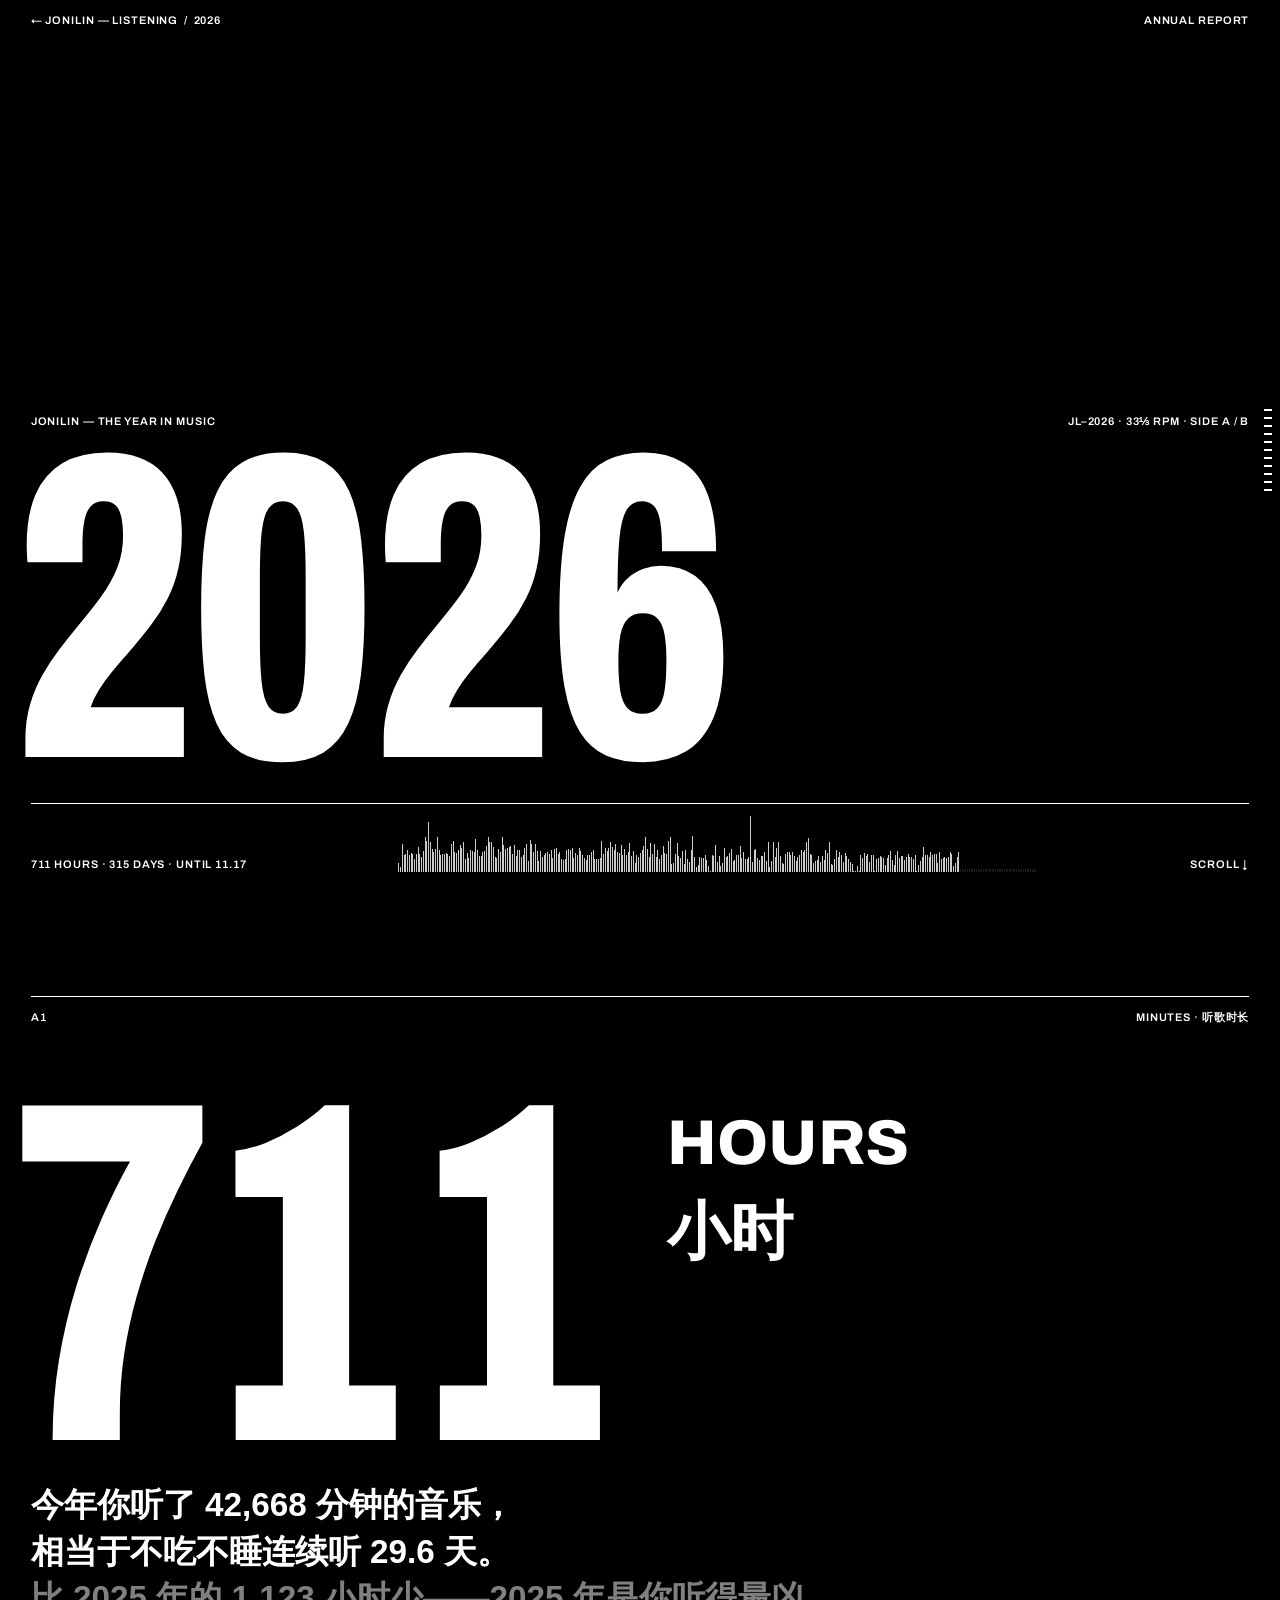
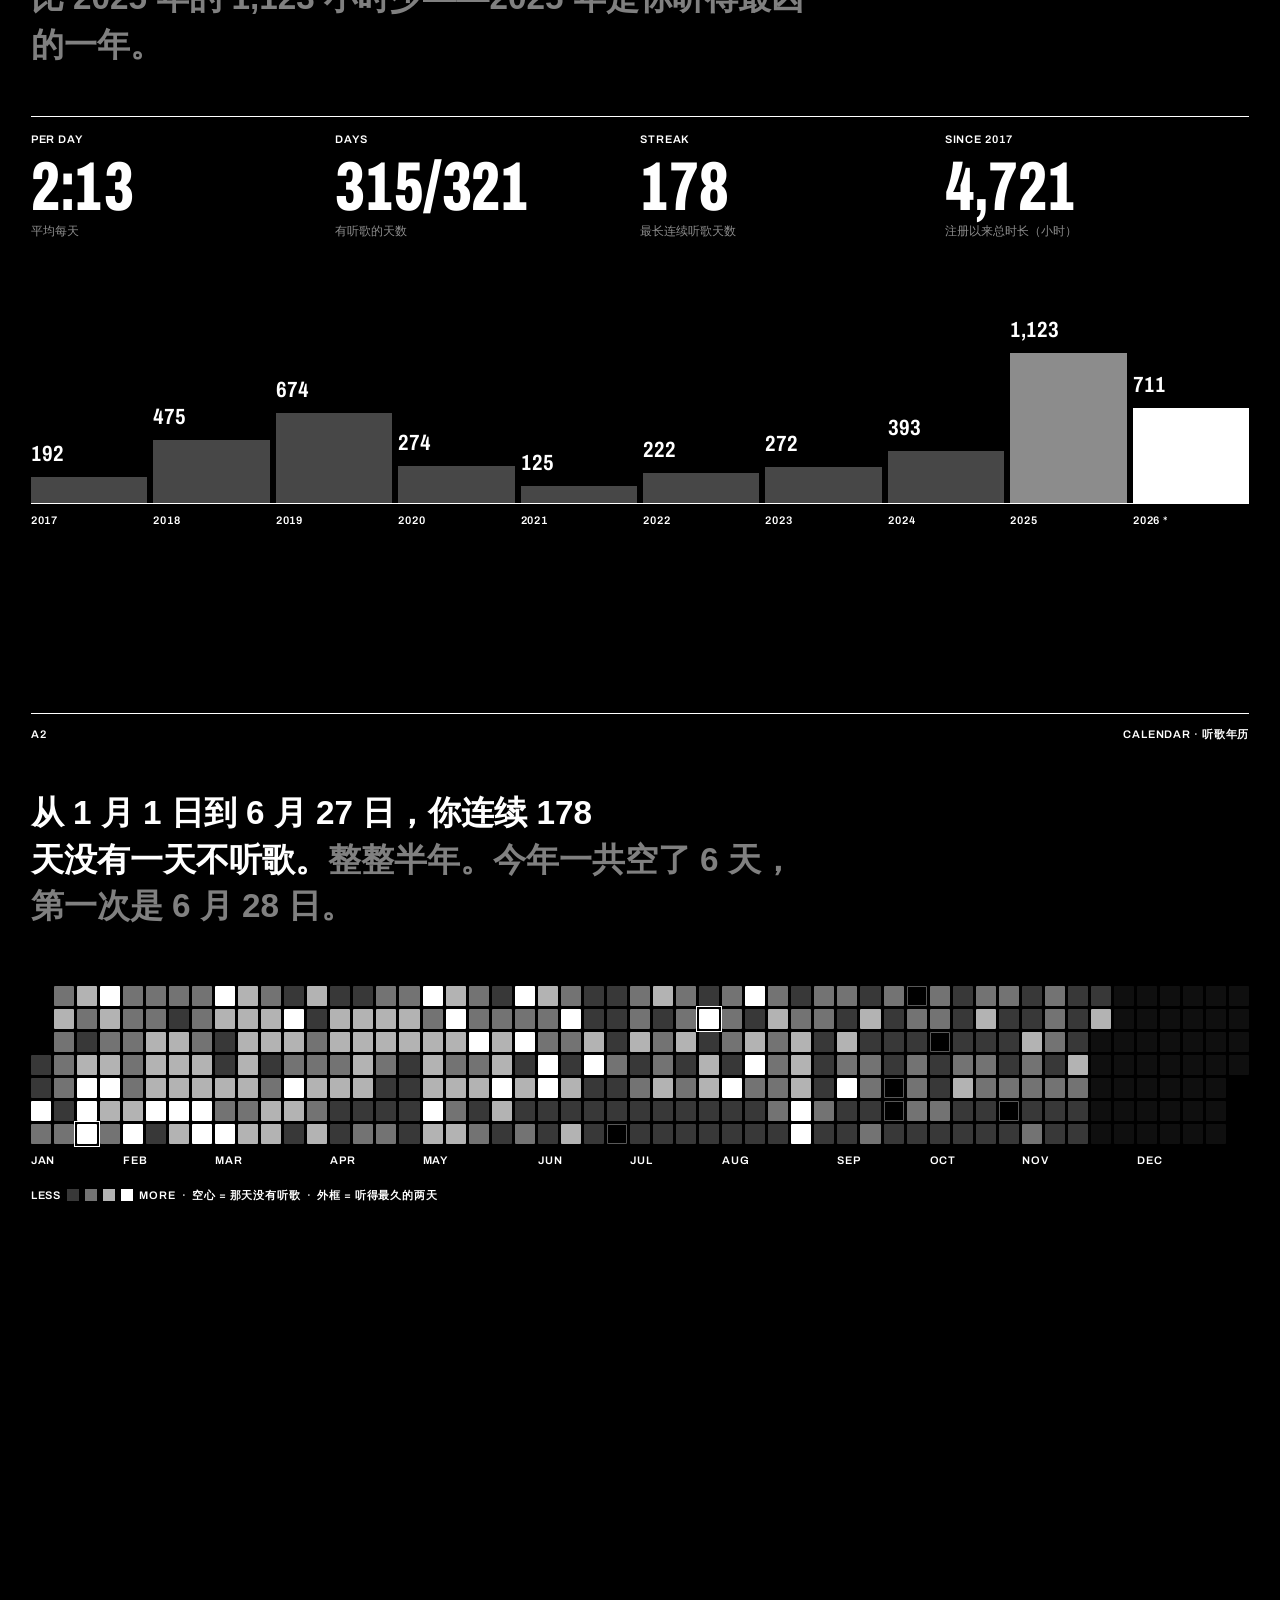
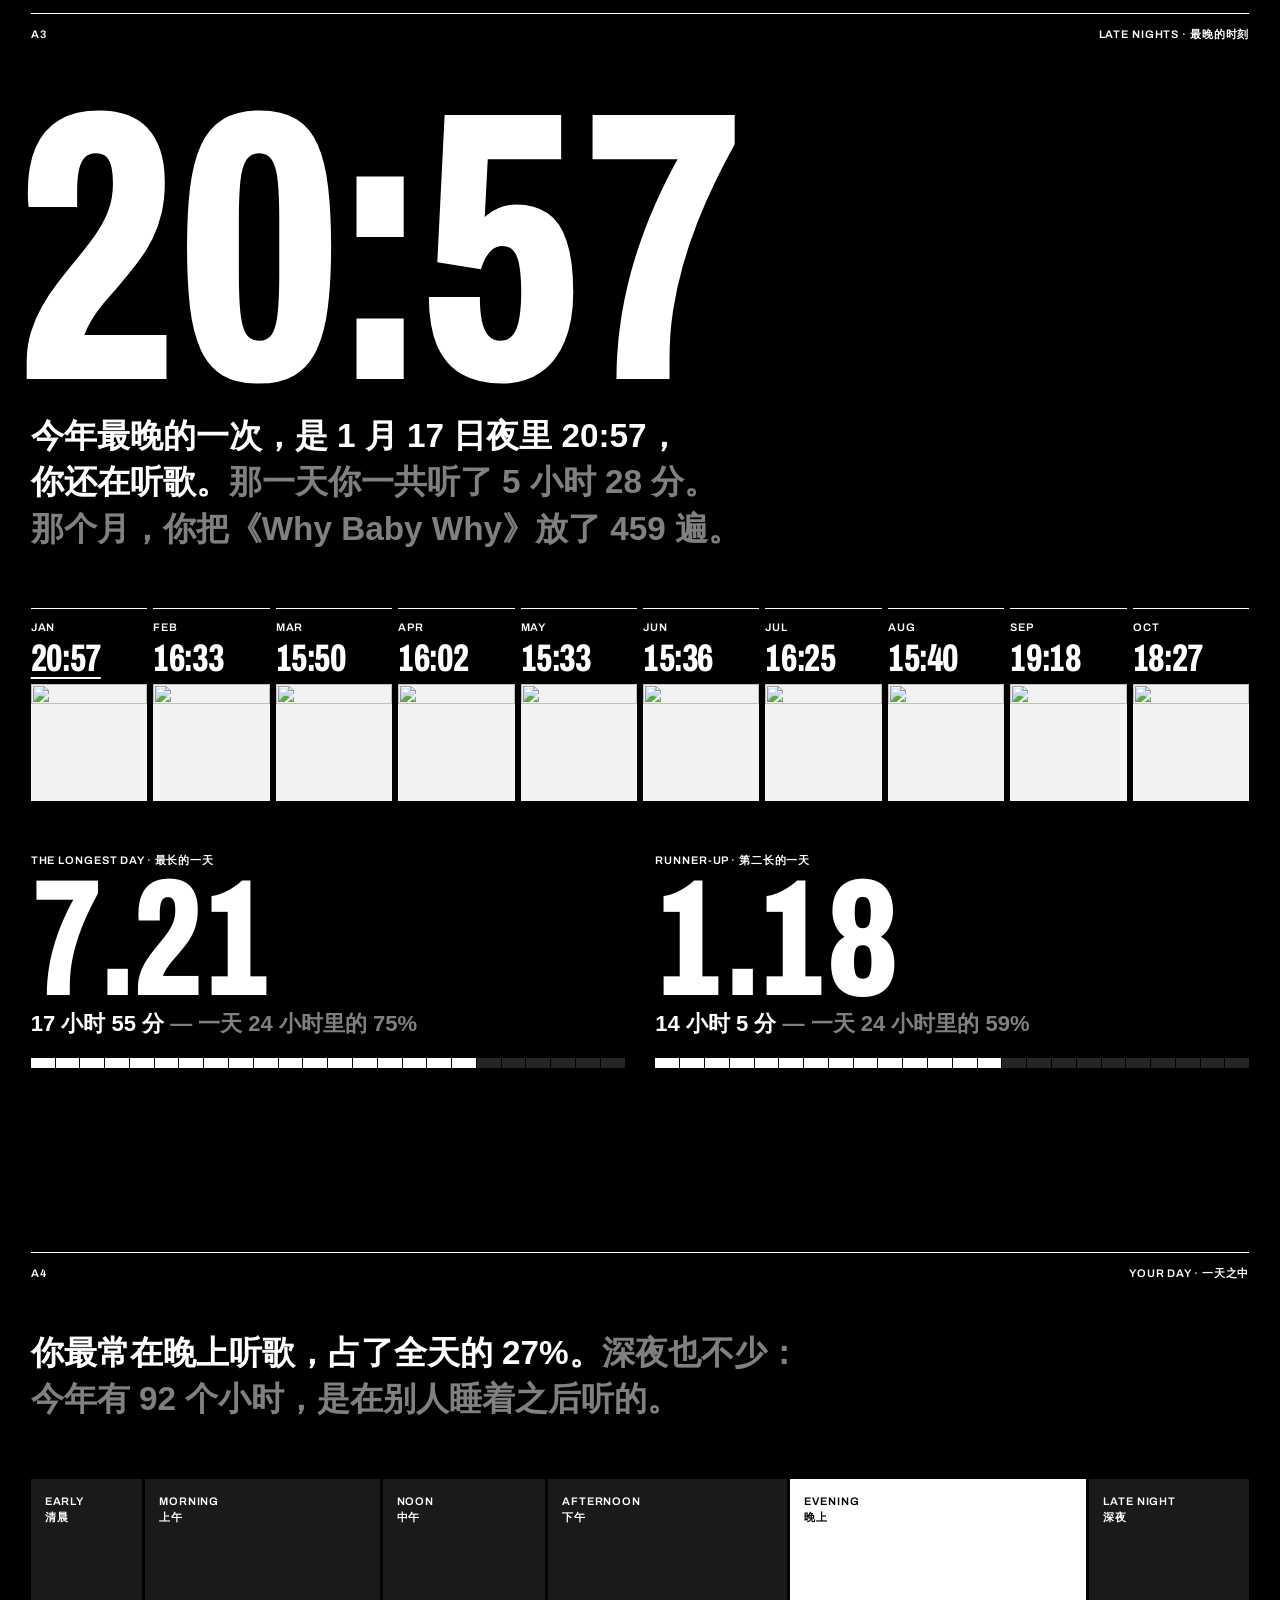
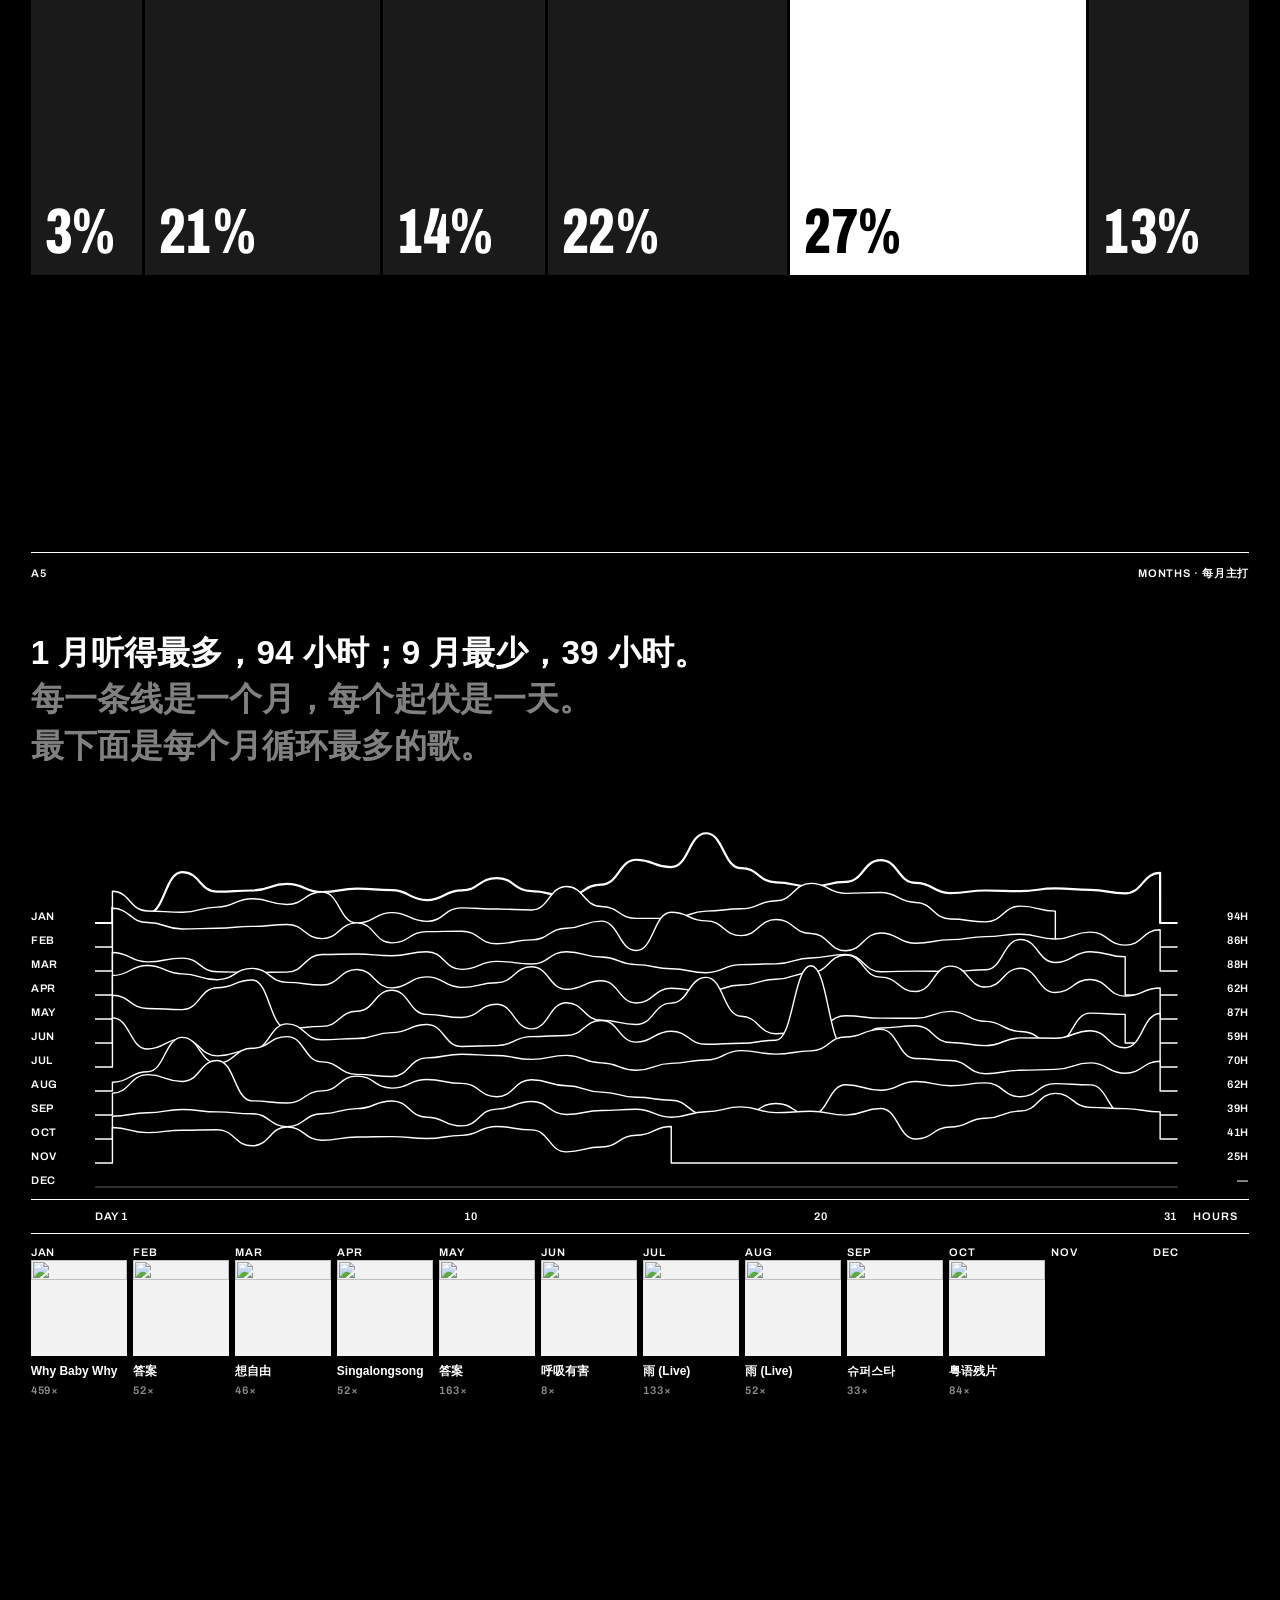
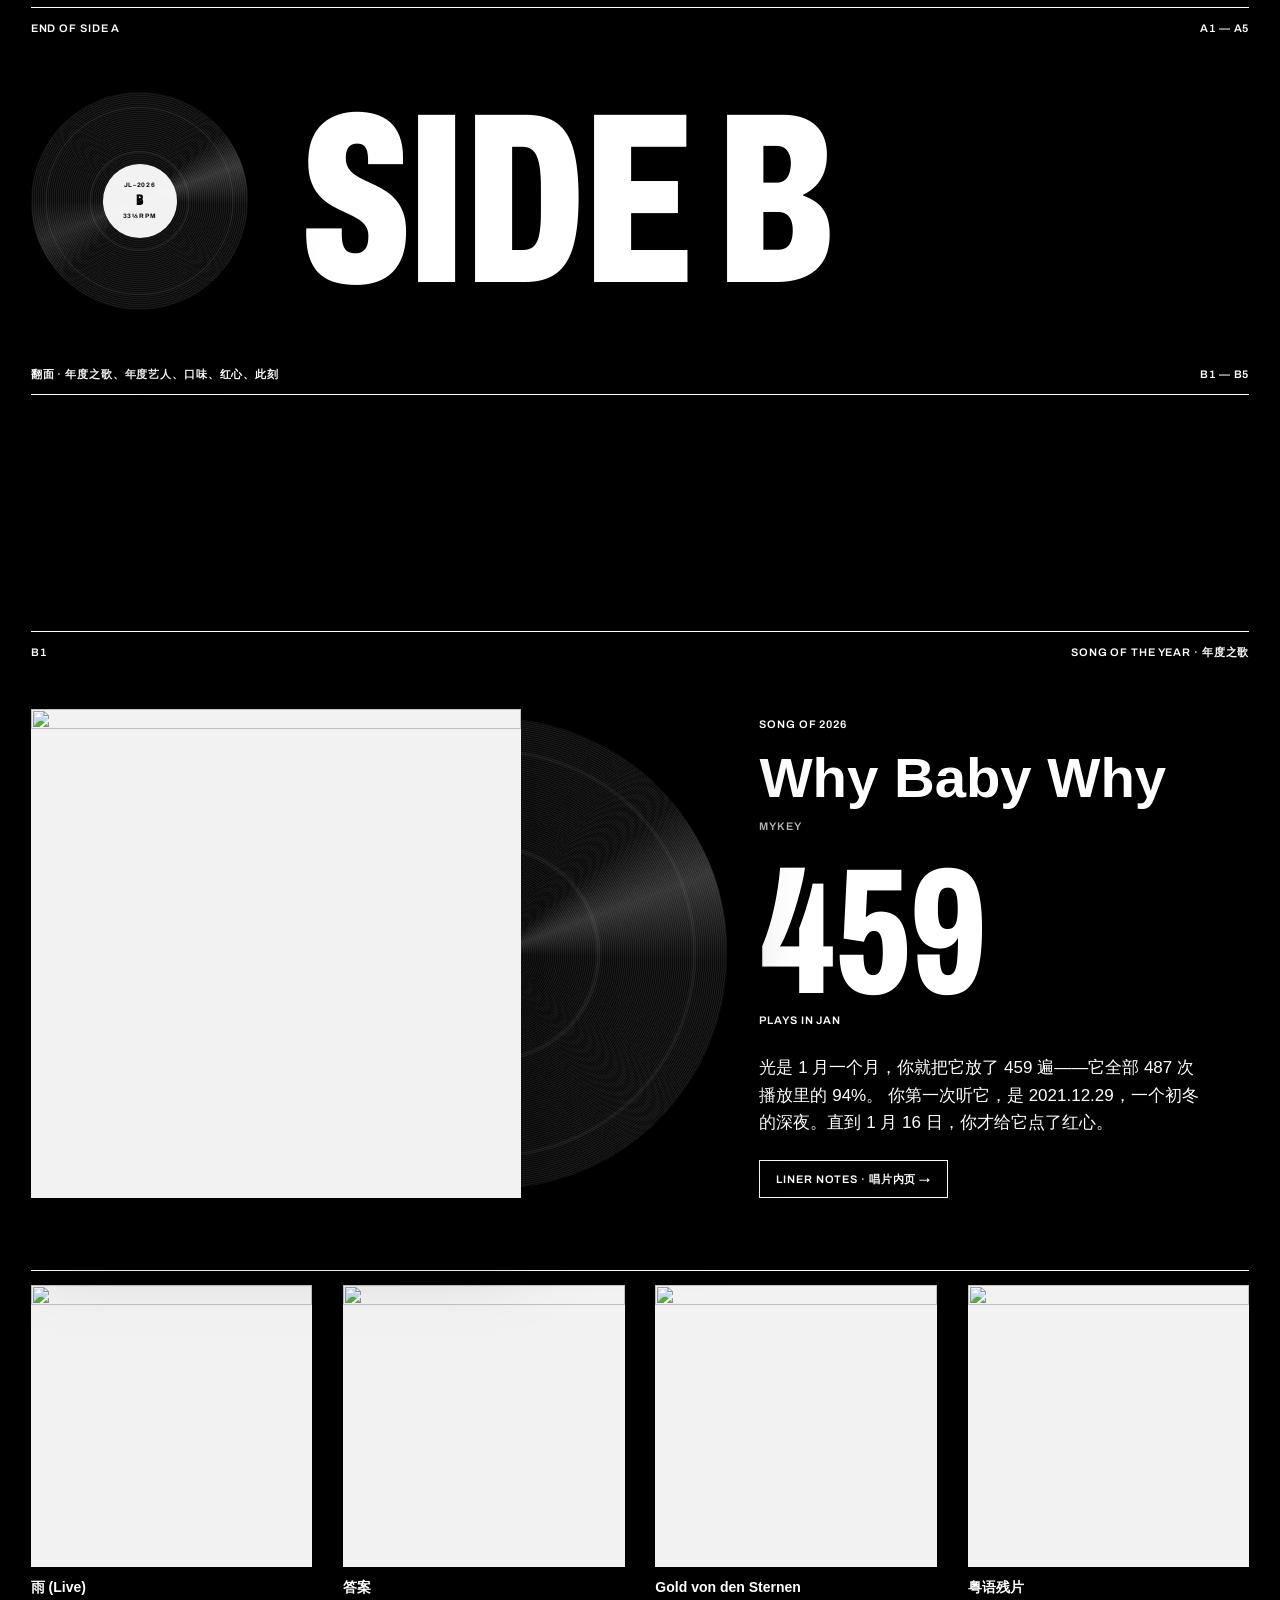
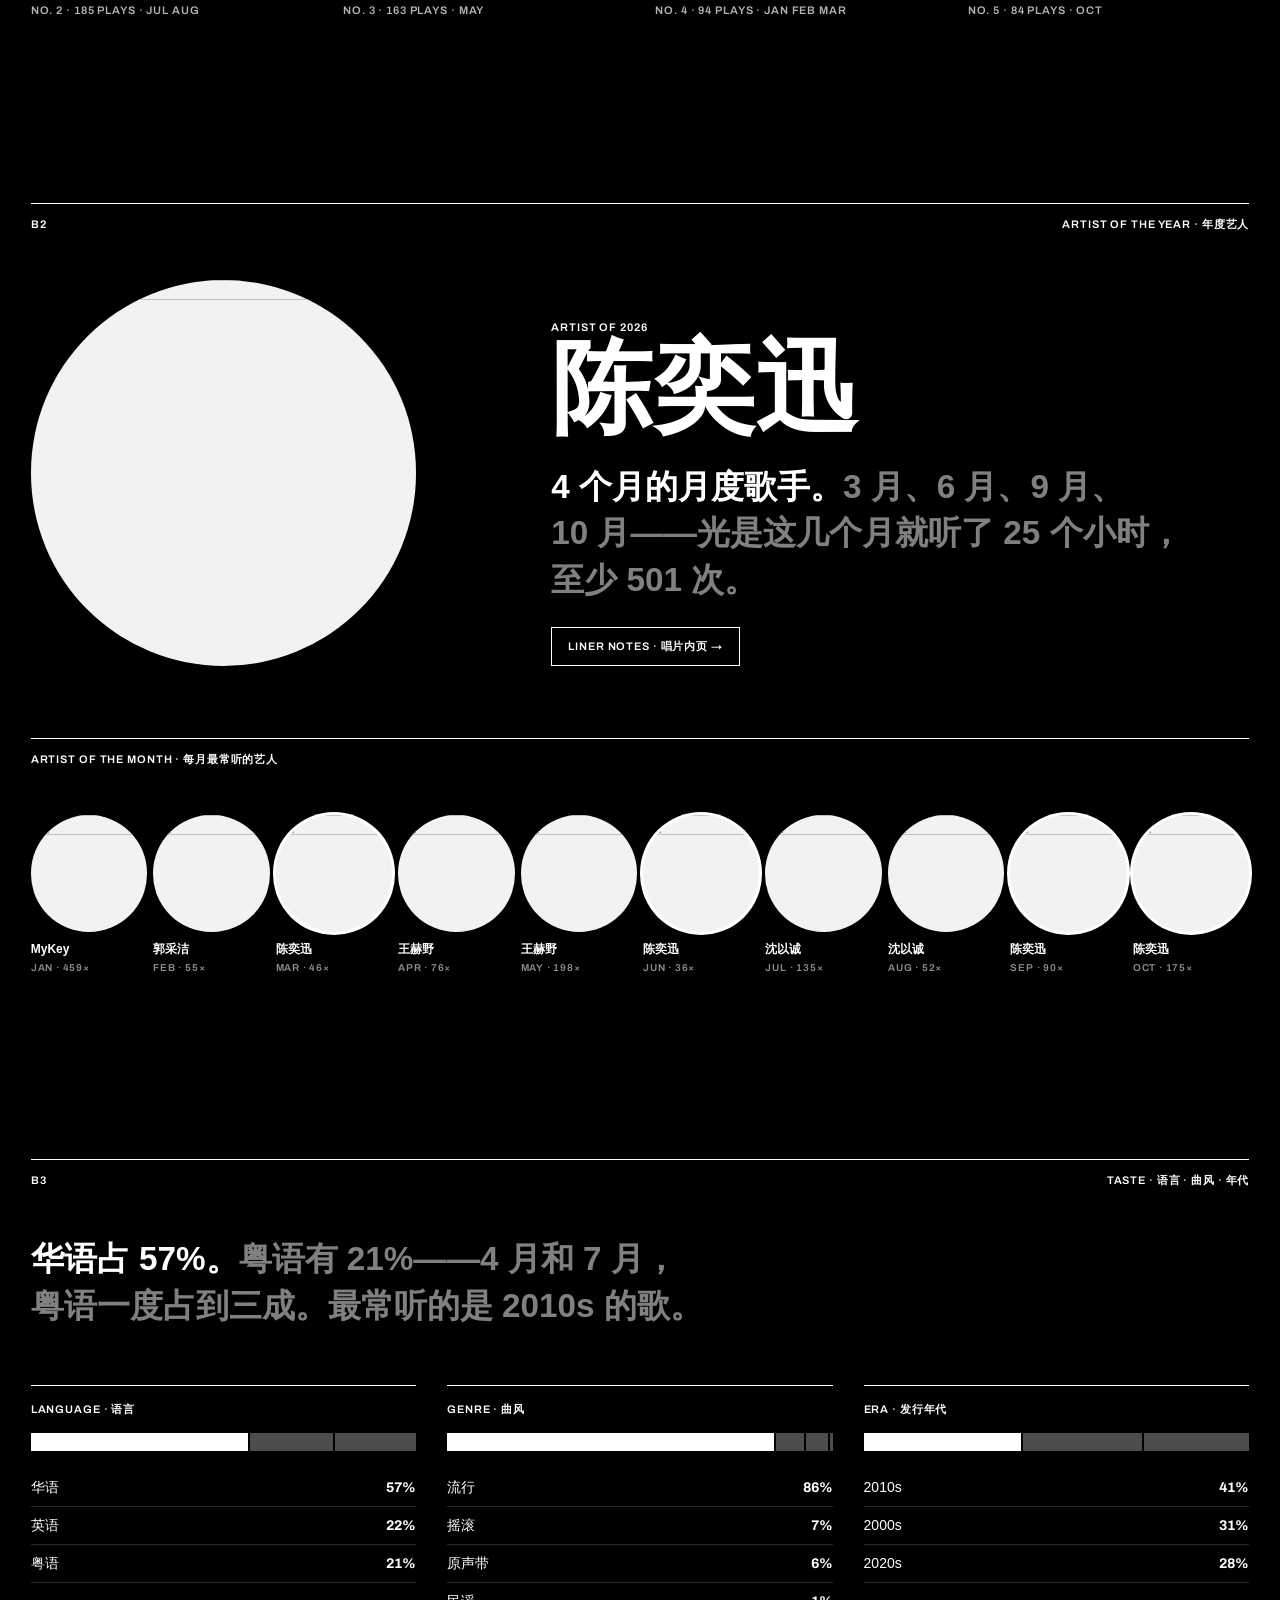
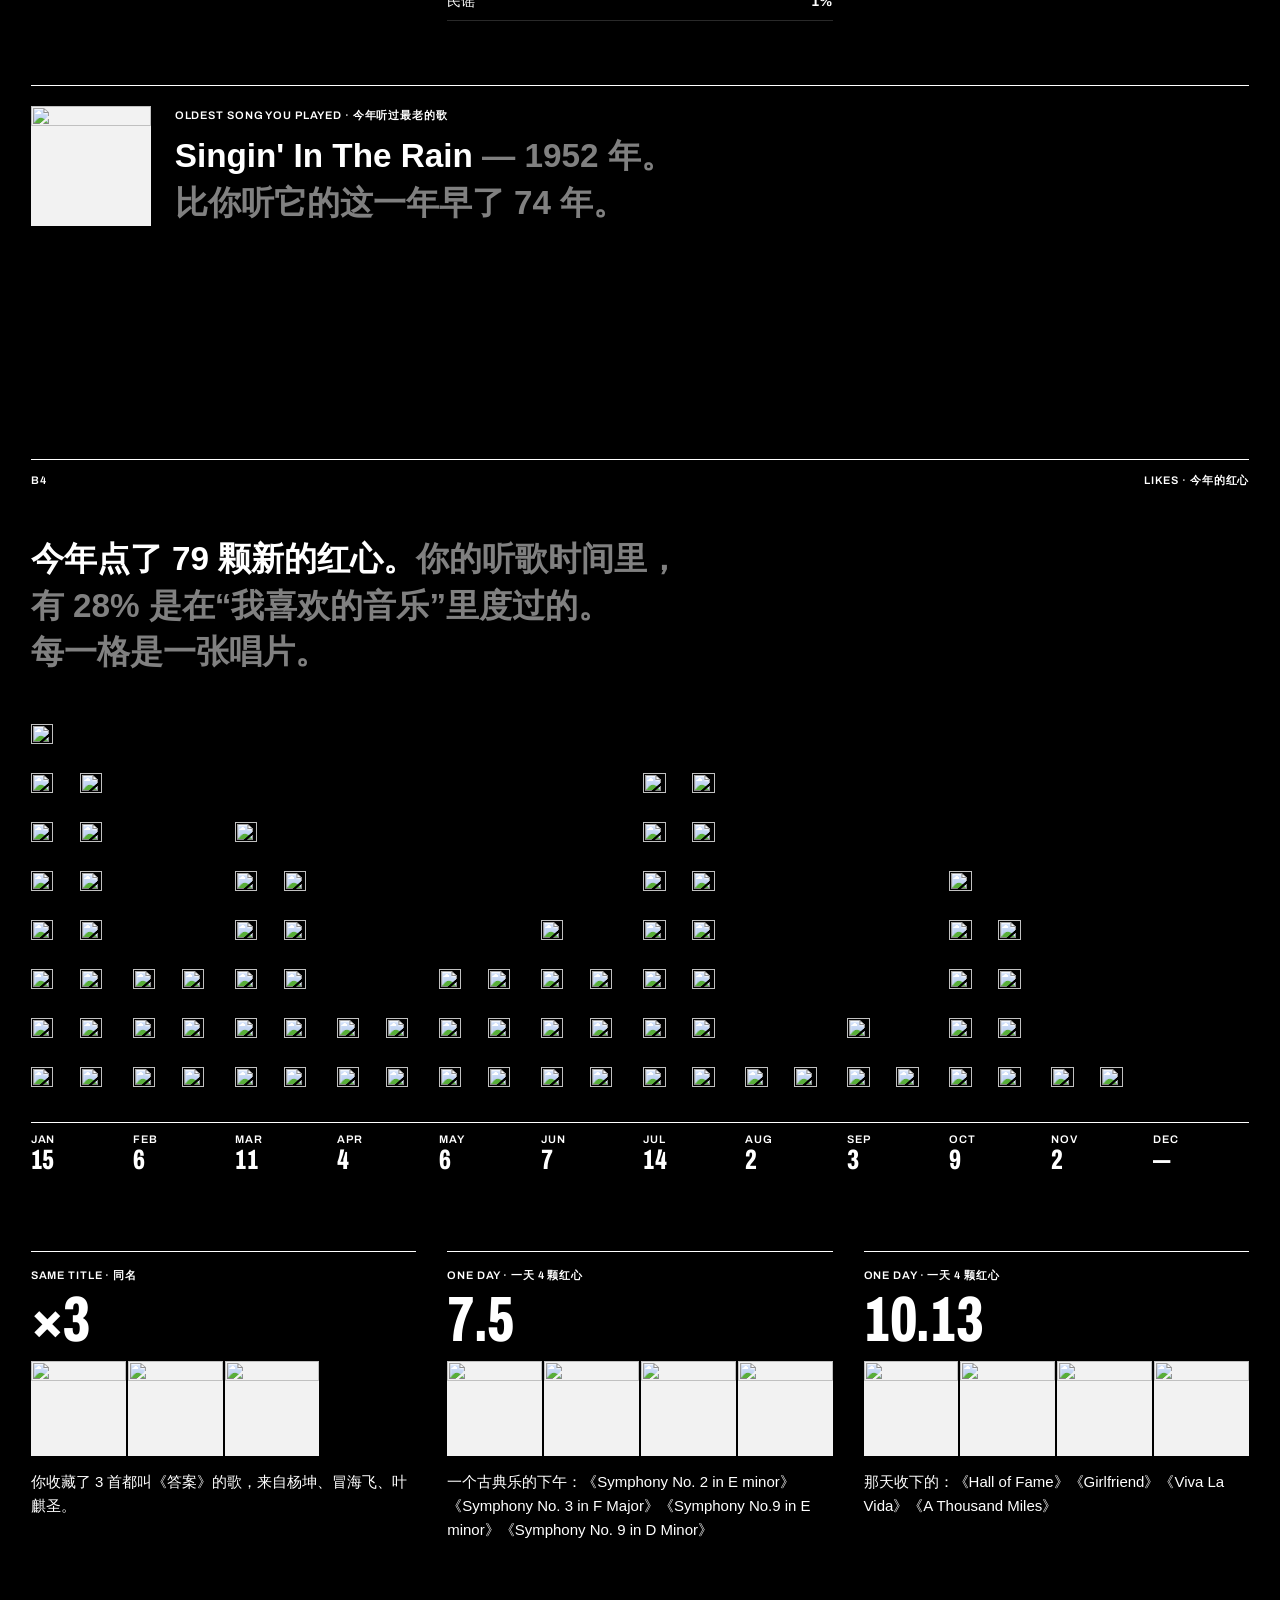
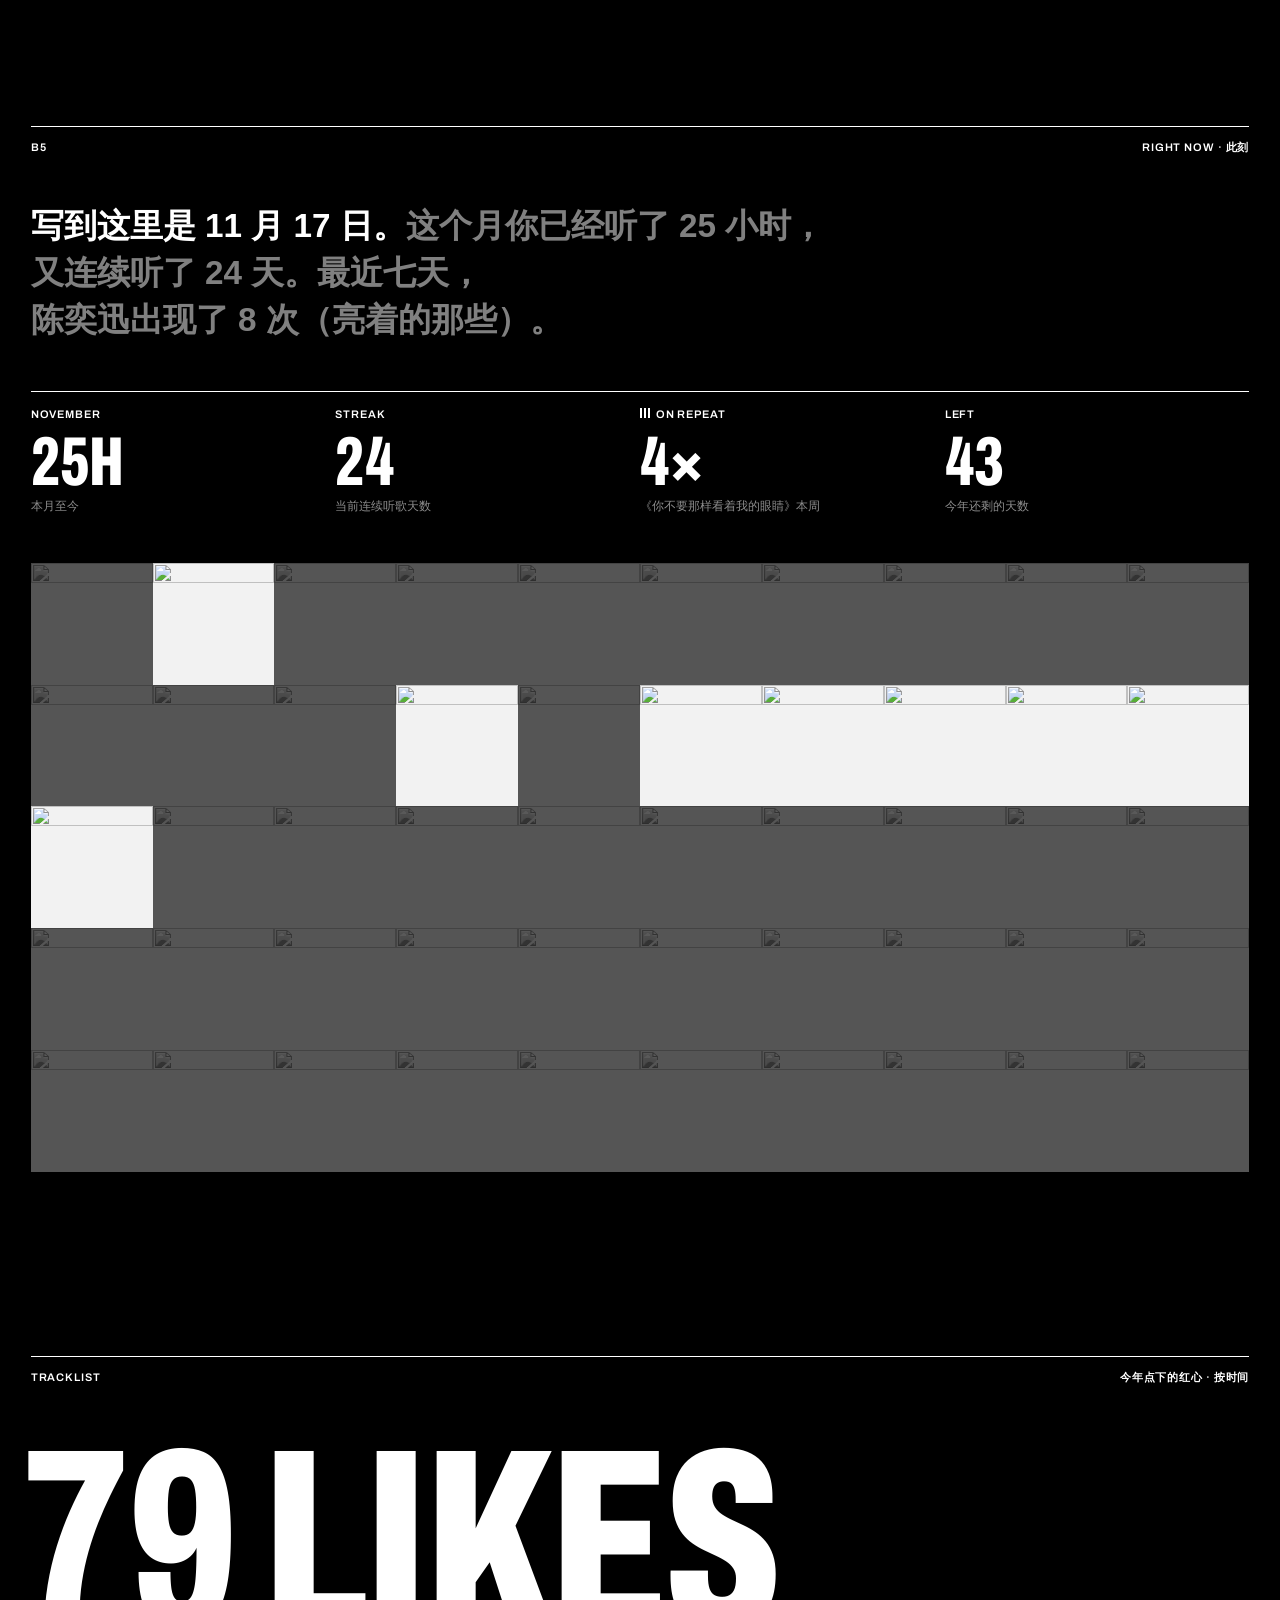
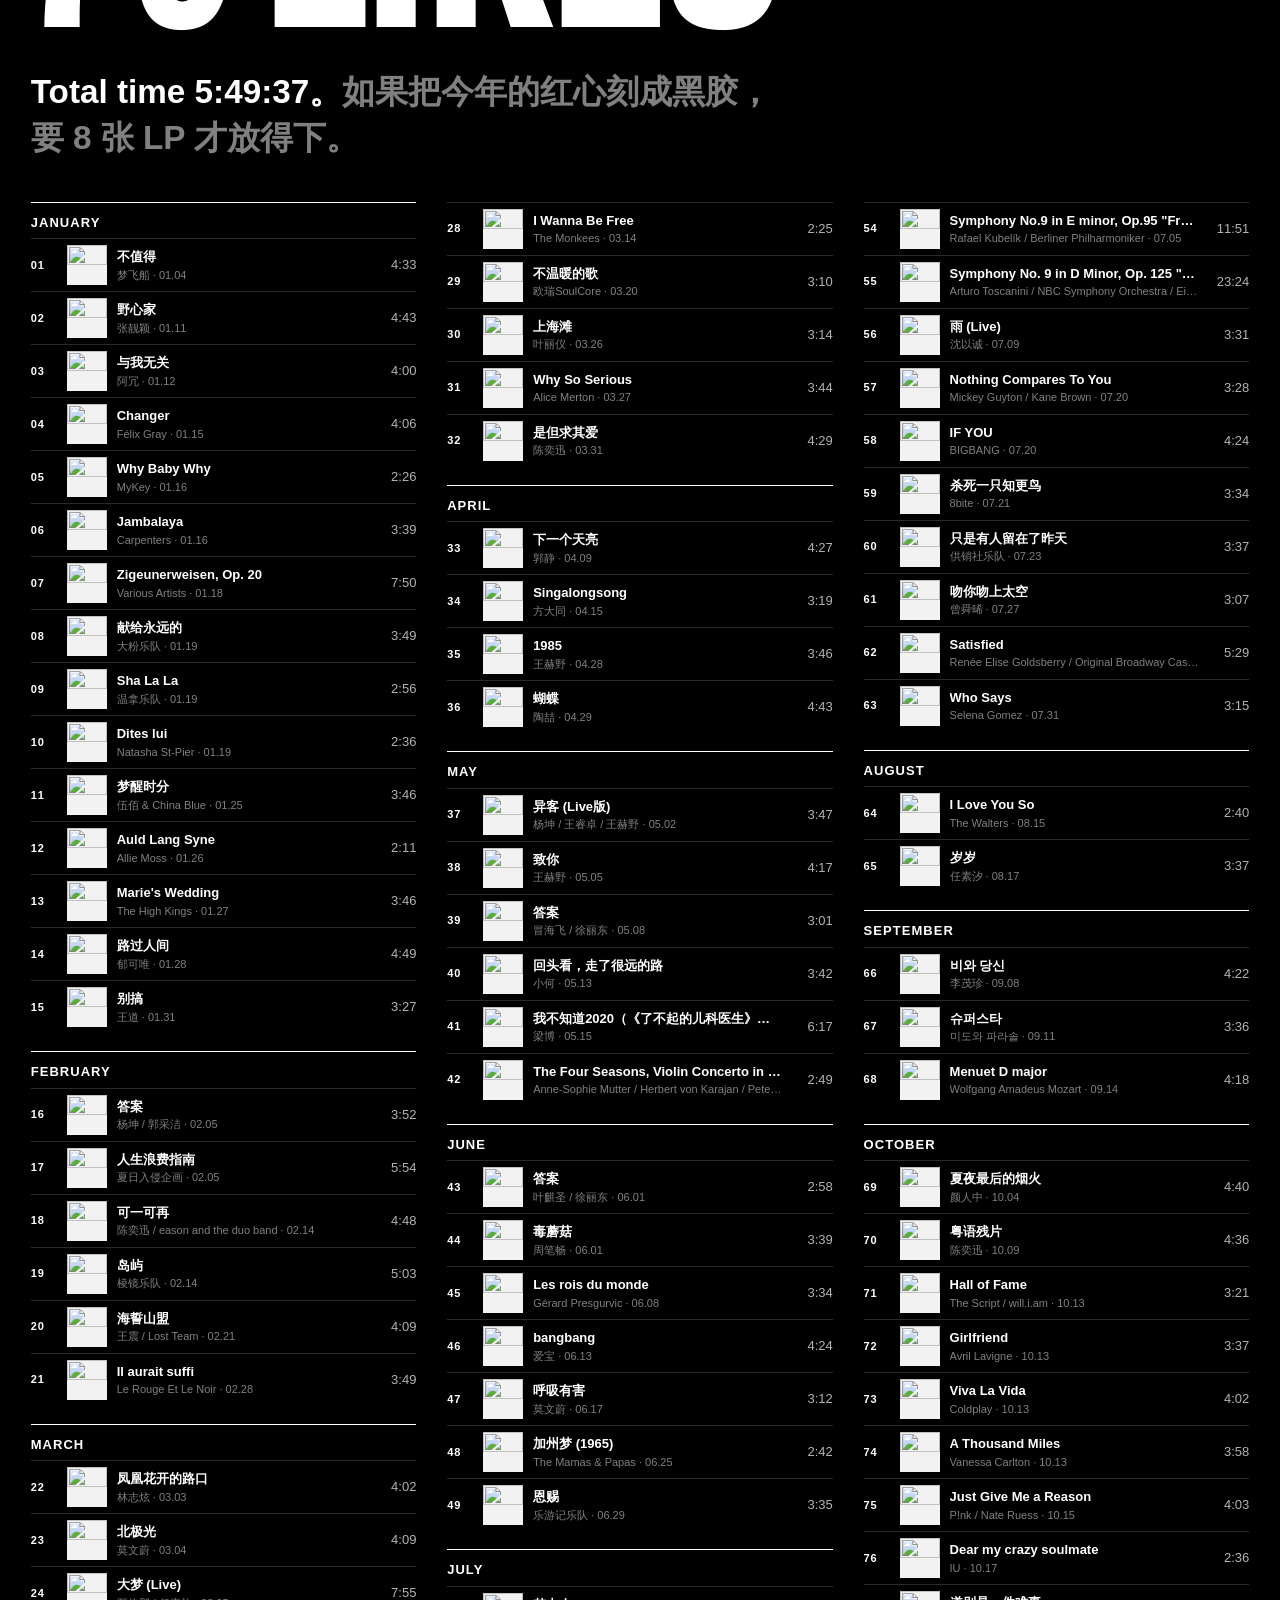
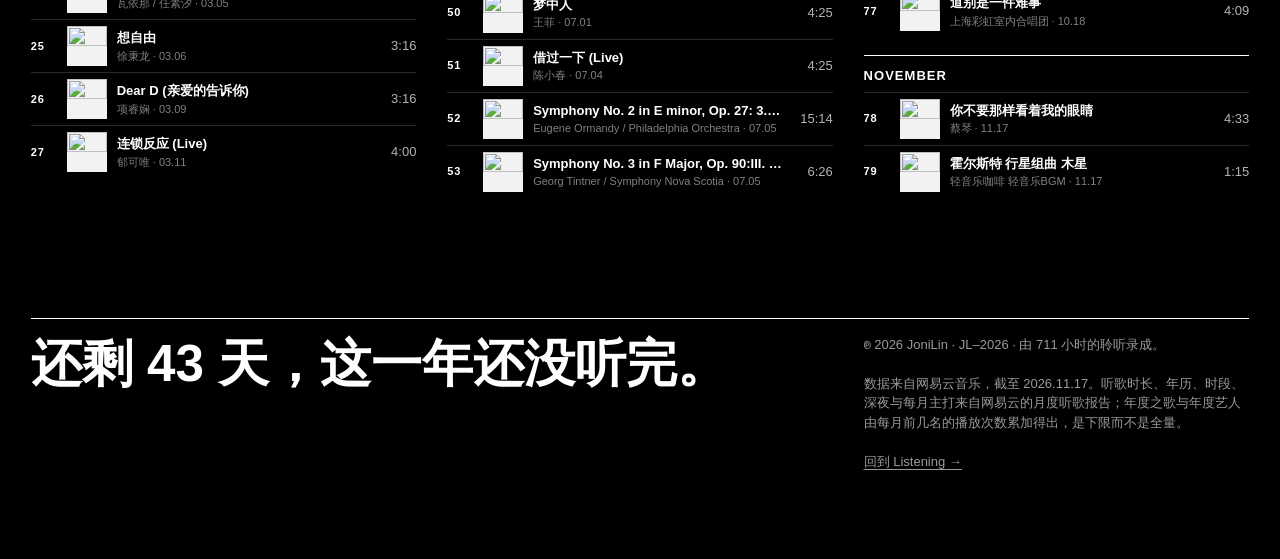
==== commit a506be7b: "唱片内页 Liner Notes：网易云署名与专辑资料 + 核对过的艺人/歌曲/专辑背景笔记 Co-Authored-By: Claude Opus 5.5 <noreply@anthropic.co" ====
--- a/2026/index.html
+++ b/2026/index.html
@@ -129,6 +129,8 @@
 .sot .vinyl .lbl { position: absolute; inset: 34%; border-radius: 50%; background: center / cover; }
 .sot .vinyl .lbl::after { content: ''; position: absolute; left: 50%; top: 50%; width: 8px; height: 8px; margin: -4px; border-radius: 50%; background: #000; }
 .sot .info { grid-column: 8 / 13; }
+.go-note { display: inline-block; margin-top: 24px; padding: 10px 16px; border: 1px solid currentColor; transition: background .2s, color .2s; }
+.go-note:hover { background: rgba(128,128,128,.2); }
 .sot h3 { font-family: var(--cjk); font-size: clamp(36px, 4.4vw, 68px); font-weight: 800; line-height: 1.08; margin: 14px 0 10px; }
 .sot .pc { font-size: clamp(120px, 14vw, 220px); margin-top: 24px; }
 .sot p.why { font-family: var(--cjk); font-size: 17px; line-height: 1.6; margin-top: 24px; max-width: 26em; }
@@ -312,8 +314,11 @@
 <script src="../data/listen2026.js"></script>
 <script src="../assets/source.js"></script>
 <script src="../assets/stats.js"></script>
+<script src="../data/credits.js"></script>
+<script src="../data/notes.js"></script>
 <script src="../assets/cjk.js"></script>
 <script src="../assets/record.js"></script>
+<script src="../assets/liner.js"></script>
 <script>
 const D = window.MUSIC, LS = window.LISTEN, $ = s => document.querySelector(s);
 if (!LS || !(LS.months || []).length) {   // 没有听歌月报，就没法做年度报告
@@ -485,7 +490,8 @@
   <div class="info"><span class="cap">Song of ${Y}</span><h3>${S1.n}</h3><p class="cap" style="opacity:.7">${(S1.a || []).join(' / ')}</p>
     <div class="pc xl tnum">${S1.pc}</div><span class="cap">plays in ${S1.months.join(', ')}</span>
     <p class="why">${S1.months.length === 1 ? `光是 ${MZH(S1.months[0])}一个月，你就把它放了 ${S1.pc} 遍${allTimePc ? `——它全部 ${allTimePc} 次播放里的 ${Math.round(S1.pc / allTimePc * 100)}%` : ''}。` : `今年你把它放了至少 ${S1.pc} 遍。`}
-    ${first ? `你第一次听它，是 ${first[1]}，一个${first[2]}。` : ''}${likedS1 && dt(likedS1.at).getFullYear() === Y ? `直到 ${md(likedS1.at)}，你才给它点了红心。` : ''}</p></div></div>
+    ${first ? `你第一次听它，是 ${first[1]}，一个${first[2]}。` : ''}${likedS1 && dt(likedS1.at).getFullYear() === Y ? `直到 ${md(likedS1.at)}，你才给它点了红心。` : ''}</p>
+    ${window.Liner && S1.full && Liner.has('song', S1.full.id) ? `<a class="go-note cap" data-note="song:${S1.full.id}" href="#">Liner notes · 唱片内页 →</a>` : ''}</div></div>
   <div class="runners">${songs.slice(1, 5).map((s, i) => `<div>${art(s.pic, 300)}<p class="t">${s.n}</p><p class="p cap">No. ${i + 2} · ${s.pc} plays · ${s.months.join(' ')}</p></div>`).join('')}</div>`;
 paint($('#sot-sec'), S1.pic);
 });
@@ -500,7 +506,8 @@
 if (!A1) throw new Error('no artists');
 const mins1 = LS.months.filter(m => m.topArtist?.n === A1.n).reduce((s, m) => s + (parseInt((m.topArtist.items[1] || [])[1]) || 0), 0);
 $('#art').innerHTML = `<div class="ahero">${art(A1.pic, 600)}<div class="info"><span class="cap">Artist of ${Y}</span><h3>${A1.n}</h3>
-  <p class="say" style="margin-top:24px">${A1.tops.length} 个月的月度歌手。<span class="dim">${A1.tops.map(MZH).join('、')}${mins1 ? `——光是这几个月就听了 ${fmt(mins1 / 60)} 个小时` : ''}，至少 ${A1.pc} 次。</span></p></div></div>
+  <p class="say" style="margin-top:24px">${A1.tops.length} 个月的月度歌手。<span class="dim">${A1.tops.map(MZH).join('、')}${mins1 ? `——光是这几个月就听了 ${fmt(mins1 / 60)} 个小时` : ''}，至少 ${A1.pc} 次。</span></p>
+  ${window.Liner && Liner.has('artist', A1.n) ? `<a class="go-note cap" data-note="artist:${A1.n}" href="#">Liner notes · 唱片内页 →</a>` : ''}</div></div>
   <p class="cap" style="margin-top:72px;border-top:1px solid currentColor;padding-top:12px">Artist of the month · 每月最常听的艺人</p>
   <div class="mart">${LS.months.map((m, i) => m.topArtist ? `<div class="${m.topArtist.n === A1.n ? 'hl' : ''}">${art(m.topArtist.pic, 200)}<p class="n">${m.topArtist.n}</p><p class="m cap">${MON[i]} · ${m.topArtist.pc}×</p></div>` : '').join('')}</div>`;
 paint($('#art-sec'), A1.pic);
--- a/assets/base.css
+++ b/assets/base.css
@@ -91,3 +91,64 @@
 .mj-bar button { font: inherit; letter-spacing: inherit; text-transform: inherit; color: inherit; background: none; border: 0; padding: 7px 9px; cursor: pointer; }
 .mj-bar button:hover { background: #fff; color: #0A0A0A; }
 @media (max-width: 720px) { .mj-bar { left: 10px; right: 70px; bottom: 14px; overflow-x: auto; } .mj-bar span { display: none; } }
+
+/* ---------- 唱片内页 Liner Notes：从右边抽出来的一页白纸 ---------- */
+html.ln-open { overflow: hidden; }
+.ln-back { position: fixed; inset: 0; z-index: 60; background: rgba(0,0,0,.42); backdrop-filter: blur(2px); opacity: 0; pointer-events: none; transition: opacity .45s; }
+html.ln-open .ln-back { opacity: 1; pointer-events: auto; }
+.ln { position: fixed; top: 0; right: 0; bottom: 0; z-index: 61; width: min(620px, 100vw); background: #fff; color: #0A0A0A; display: flex; flex-direction: column;
+  transform: translateX(104%); visibility: hidden; transition: transform .6s cubic-bezier(.2,.75,.15,1), visibility 0s .6s; }
+.ln.on { transform: none; visibility: visible; transition: transform .6s cubic-bezier(.2,.75,.15,1); box-shadow: -30px 0 80px rgba(0,0,0,.25); }
+.ln-top { display: flex; justify-content: space-between; align-items: center; gap: 16px; height: 44px; padding: 0 28px; border-bottom: 1px solid #0A0A0A; flex: none; }
+.ln-top button, .ln-nav button { font: inherit; letter-spacing: inherit; text-transform: inherit; background: none; border: 0; color: inherit; cursor: pointer; padding: 6px 0; }
+.ln-top button:hover, .ln-nav button:hover { text-decoration: underline; text-underline-offset: 3px; }
+.ln-body { flex: 1; overflow-y: auto; padding: 32px 28px 40px; overscroll-behavior: contain; }
+.ln-hero { display: grid; grid-template-columns: 168px minmax(0, 1fr); gap: 28px; align-items: end; }
+.ln-cv { position: relative; }
+.ln-cv .art { position: relative; z-index: 1; box-shadow: 0 18px 40px rgba(0,0,0,.18); }
+.ln-cv.round .art { border-radius: 50%; }
+.ln-disc { position: absolute; top: 3%; left: 3%; width: 94%; aspect-ratio: 1; border-radius: 50%; transition: transform 1.1s cubic-bezier(.2,.7,.2,1) .35s; }
+.ln.on .ln-disc { transform: translateX(34%); }
+.ln-disc .spin { position: absolute; inset: 0; border-radius: 50%; animation: spin 1.8s linear infinite; }
+.ln-disc .lbl { position: absolute; inset: 33%; border-radius: 50%; background: center / cover; }
+.ln-hero:has(.ln-disc) { grid-template-columns: 168px minmax(0, 1fr); column-gap: 88px; }
+.ln-ttl h2 { font-family: var(--cjk); font-size: clamp(30px, 4vw, 44px); font-weight: 800; line-height: 1.1; margin: 10px 0 8px; overflow-wrap: anywhere; }
+.ln-tag { font-family: var(--cjk); font-size: 21px; font-weight: 600; line-height: 1.45; margin-top: 32px; padding-top: 16px; border-top: 1px solid #0A0A0A; }
+.ln-you { display: grid; grid-template-columns: repeat(3, minmax(0, 1fr)); margin-top: 24px; border-top: 1px solid #E4E4E4; }
+.ln-you div { padding: 12px 12px 0 0; }
+.ln-you b { display: block; font-size: 46px; line-height: .9; }
+.ln-you span { display: block; font-family: var(--cjk); font-size: 12px; color: #8A8A8A; margin-top: 6px; }
+.ln-line { font-family: var(--cjk); font-size: 14px; line-height: 1.7; margin-top: 18px; padding: 12px 14px; background: #F2F2F2; }
+.ln section { margin-top: 36px; }
+.ln h4 { padding-bottom: 8px; border-bottom: 1px solid #0A0A0A; }
+.ln dl div { display: grid; grid-template-columns: 112px minmax(0, 1fr); gap: 12px; padding: 9px 0; border-bottom: 1px solid #E4E4E4; }
+.ln dt { color: #8A8A8A; padding-top: 2px; }
+.ln dd { font-family: var(--cjk); font-size: 14px; }
+.ln section p { font-family: var(--cjk); font-size: 15px; line-height: 1.85; margin-top: 14px; }
+.ln section p:first-of-type { font-size: 17px; }
+.ln-none { font-family: var(--cjk); font-size: 12px; color: #8A8A8A; margin-top: 14px; line-height: 1.6; }
+.ln-chips { display: flex; flex-wrap: wrap; gap: 6px; margin-top: 14px; }
+.ln-chips li { font-family: var(--cjk); font-size: 13px; padding: 6px 12px; border: 1px solid #0A0A0A; border-radius: 999px; }
+.ln-rel li { border-bottom: 1px solid #E4E4E4; }
+.ln-rel button { width: 100%; display: grid; grid-template-columns: 44px minmax(0, 1fr) 20px; gap: 14px; align-items: center; padding: 8px 0; background: none; border: 0; cursor: pointer; text-align: left; color: inherit; font: inherit; }
+.ln-rel button:hover { background: #F2F2F2; }
+.ln-rel .art.round { border-radius: 50%; }
+.ln-rel b { display: block; font-family: var(--cjk); font-weight: 600; white-space: nowrap; overflow: hidden; text-overflow: ellipsis; }
+.ln-rel small { display: block; margin-top: 2px; font-size: 10px; }
+.ln-src { counter-reset: s; margin-top: 10px; }
+.ln-src li { counter-increment: s; display: grid; grid-template-columns: 26px 1fr; font-size: 12px; padding: 5px 0; }
+.ln-src li::before { content: counter(s, decimal-leading-zero); color: #8A8A8A; font-weight: 600; }
+.ln-src a { font-family: var(--cjk); text-decoration: underline; text-decoration-color: #D4D4D4; text-underline-offset: 3px; overflow-wrap: anywhere; }
+.ln-src a:hover { text-decoration-color: currentColor; }
+.ln-foot { margin-top: 48px; padding-top: 12px; border-top: 1px solid #E4E4E4; font-size: 10px; line-height: 1.6; }
+.ln-nav { display: flex; justify-content: space-between; gap: 16px; height: 48px; align-items: center; padding: 0 28px; border-top: 1px solid #0A0A0A; flex: none; }
+.ln-nav button { max-width: 48%; white-space: nowrap; overflow: hidden; text-overflow: ellipsis; }
+[data-note] { cursor: pointer; }
+.has-note { display: inline-block; margin-left: 8px; padding: 2px 5px 1px; font: 700 9px/1.2 var(--sans); letter-spacing: .08em; text-transform: uppercase; border: 1px solid currentColor; vertical-align: 2px; }
+@media (max-width: 720px) {
+  .ln-top, .ln-body, .ln-nav { padding-left: 18px; padding-right: 18px; }
+  .ln-hero, .ln-hero:has(.ln-disc) { grid-template-columns: 112px minmax(0, 1fr); column-gap: 52px; }
+  .ln-you b { font-size: 34px; }
+  .ln dl div { grid-template-columns: 88px minmax(0, 1fr); }
+}
+@media (prefers-reduced-motion: reduce) { .ln, .ln-disc { transition: none; } .ln-disc .spin { animation: none; } }
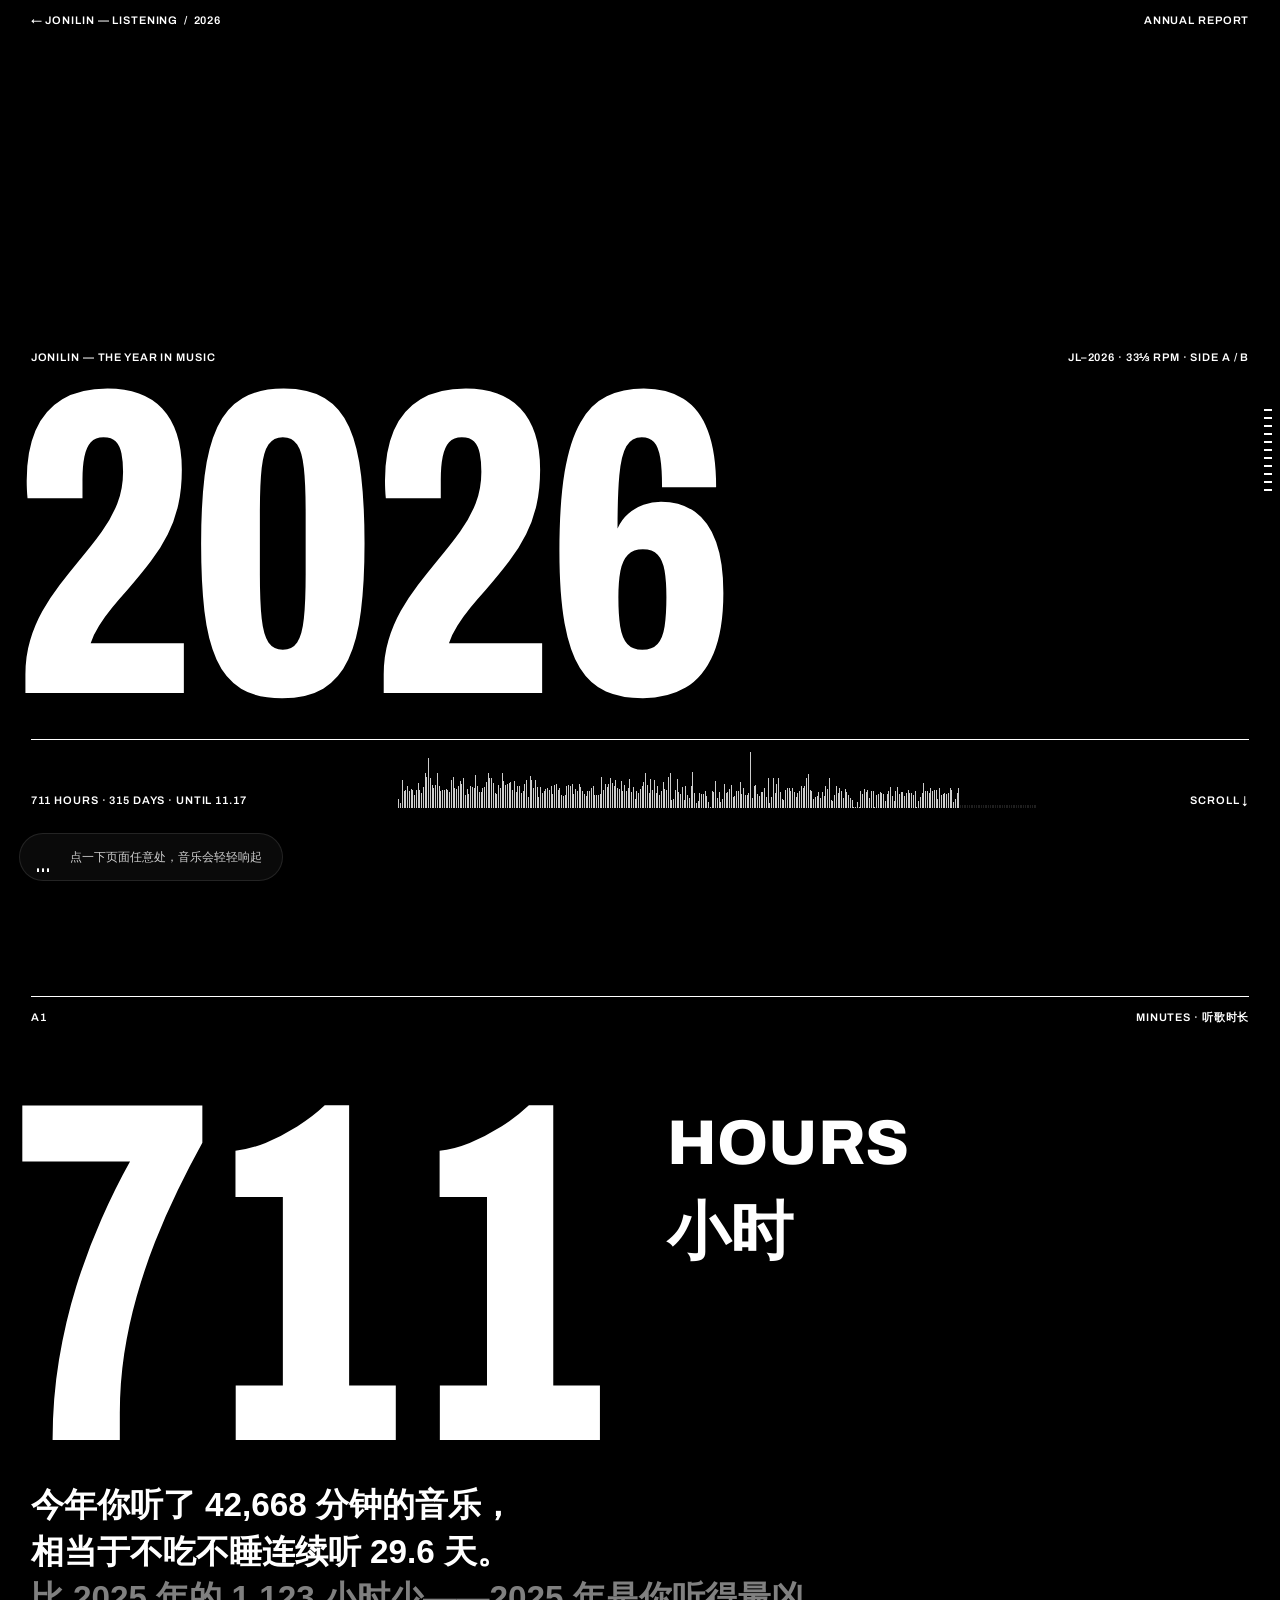
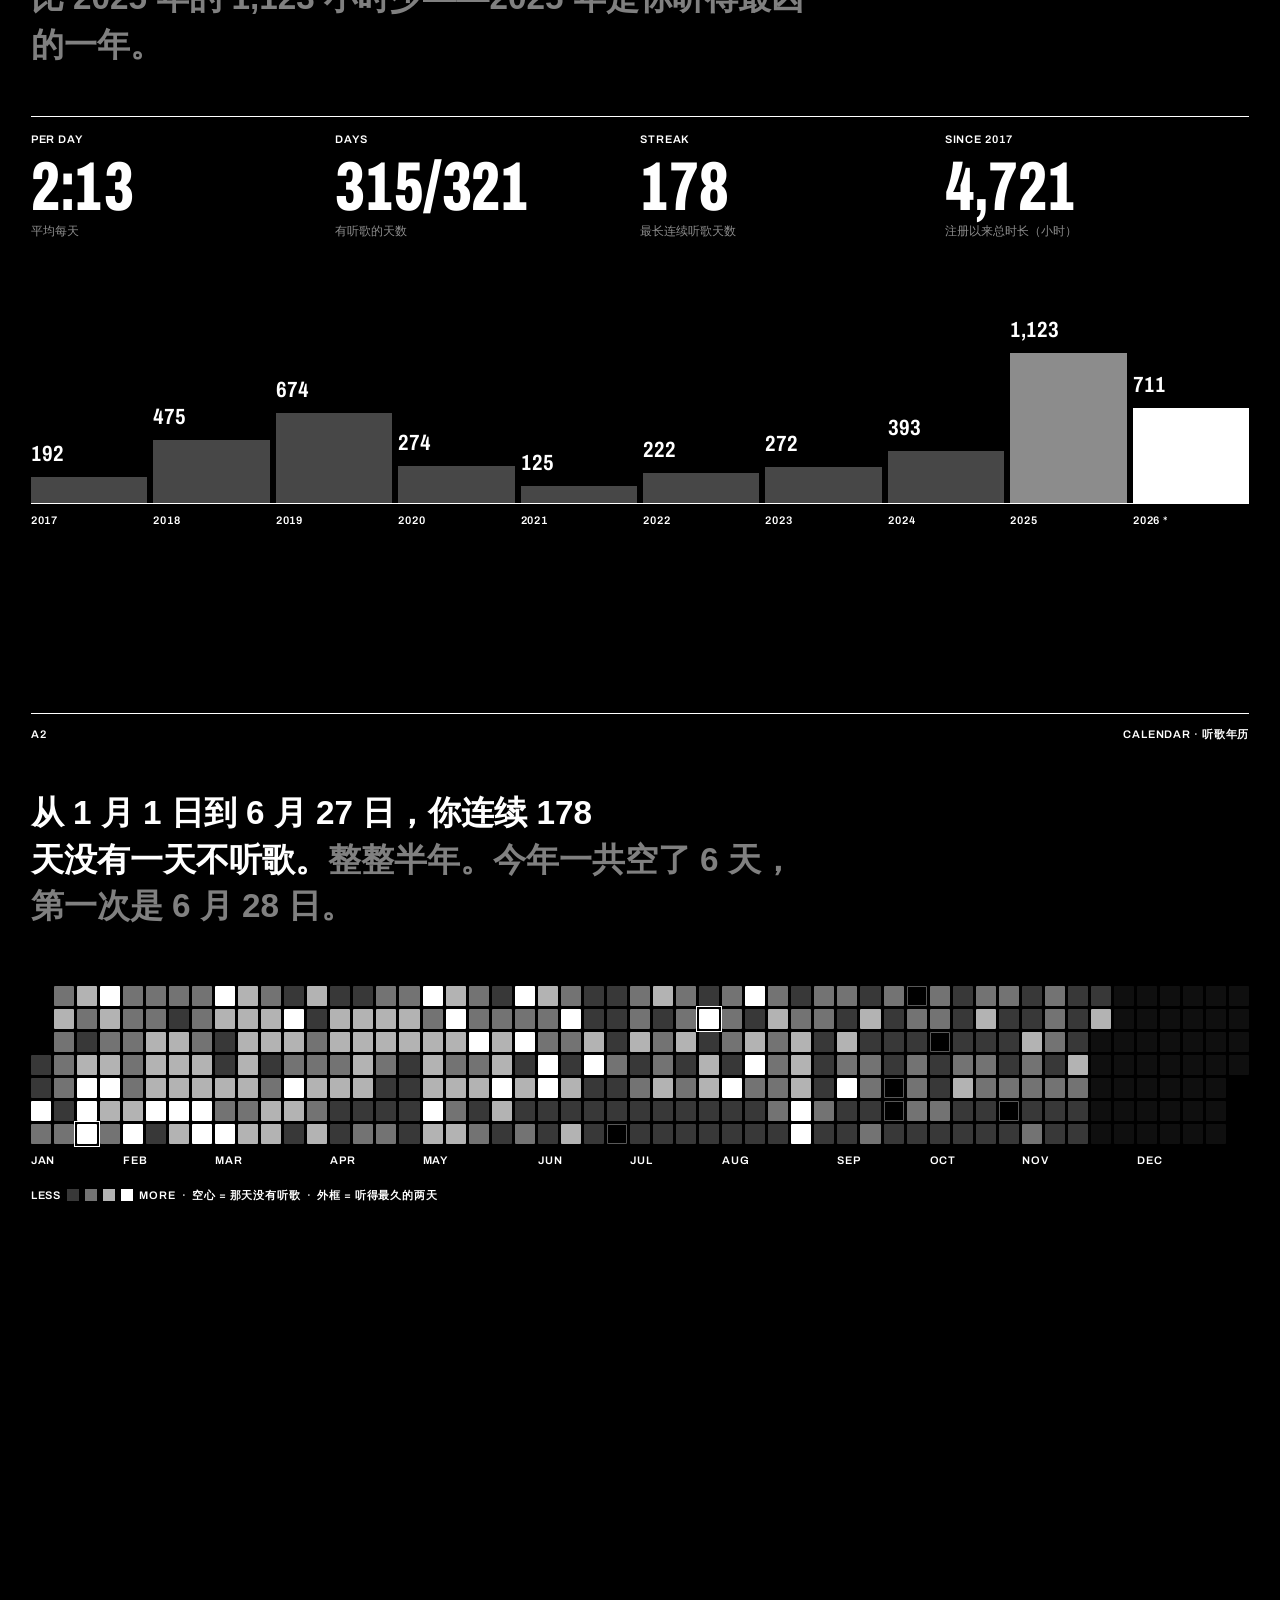
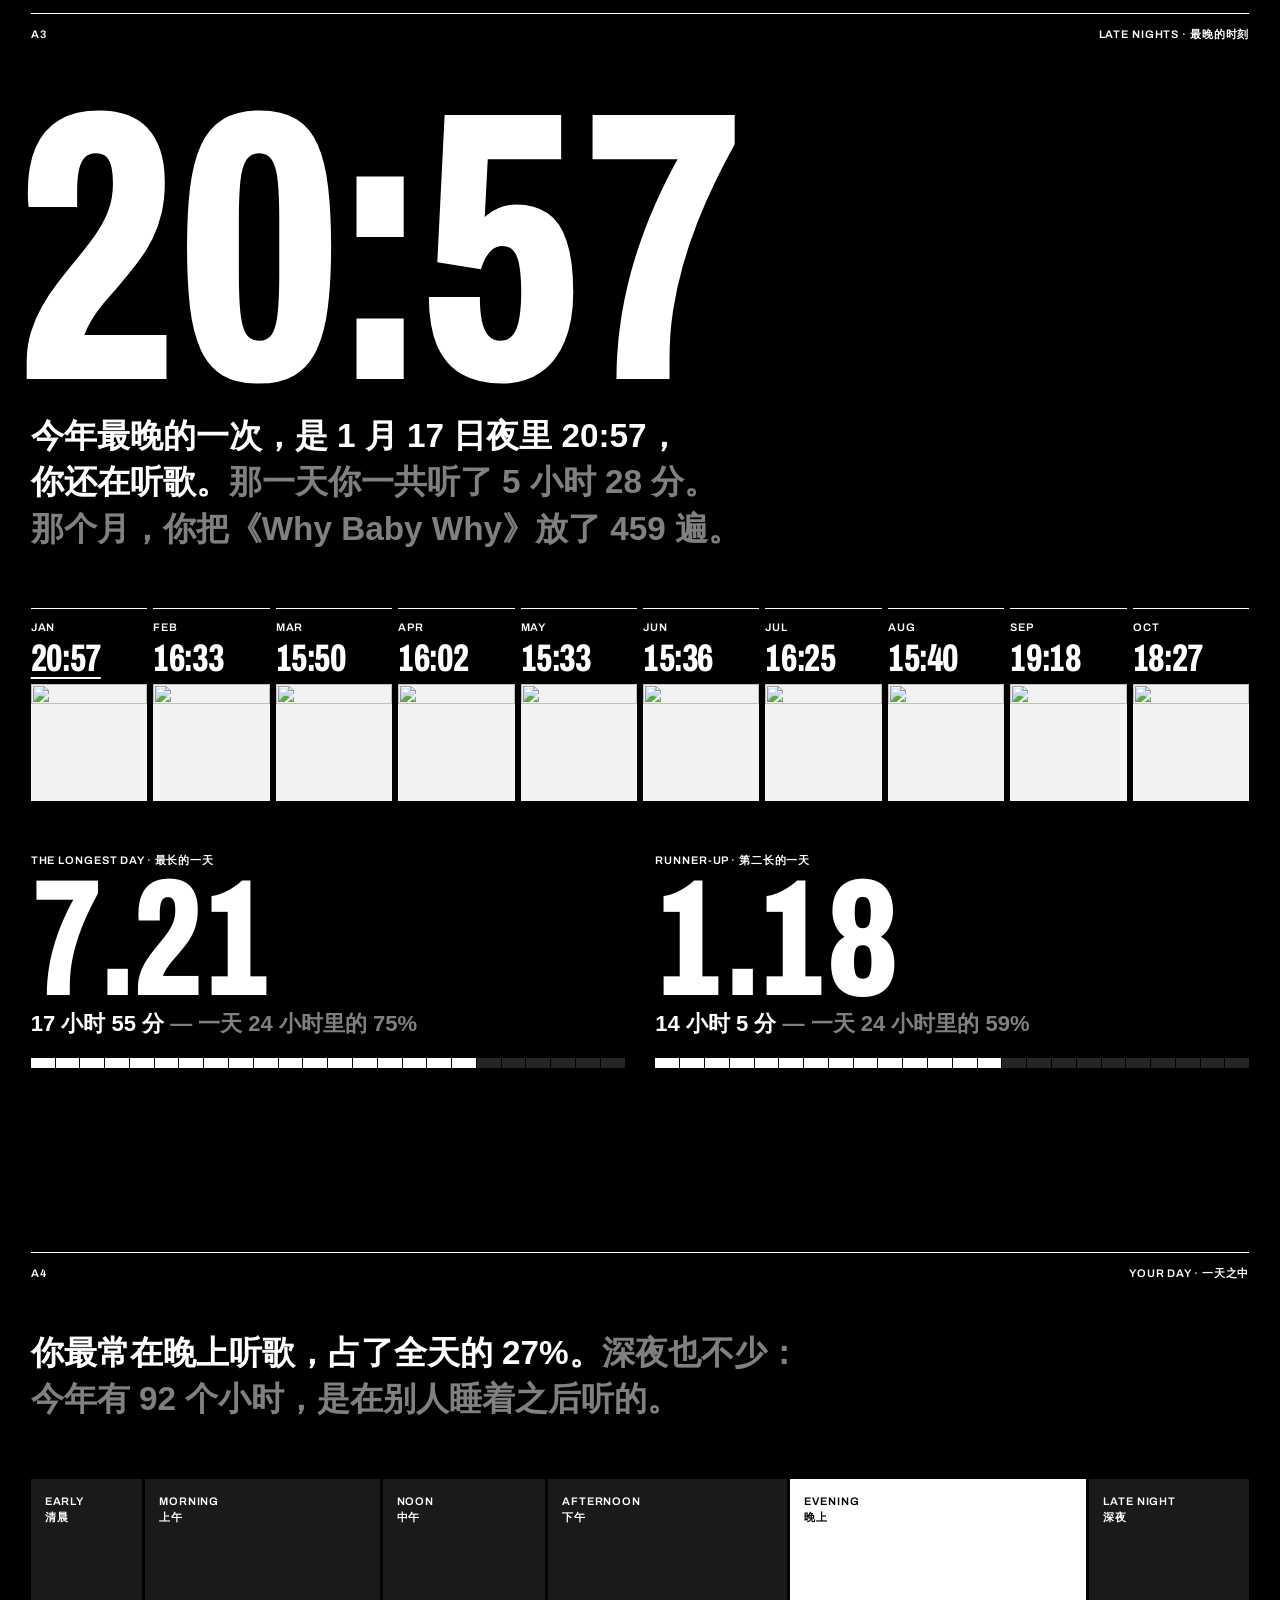
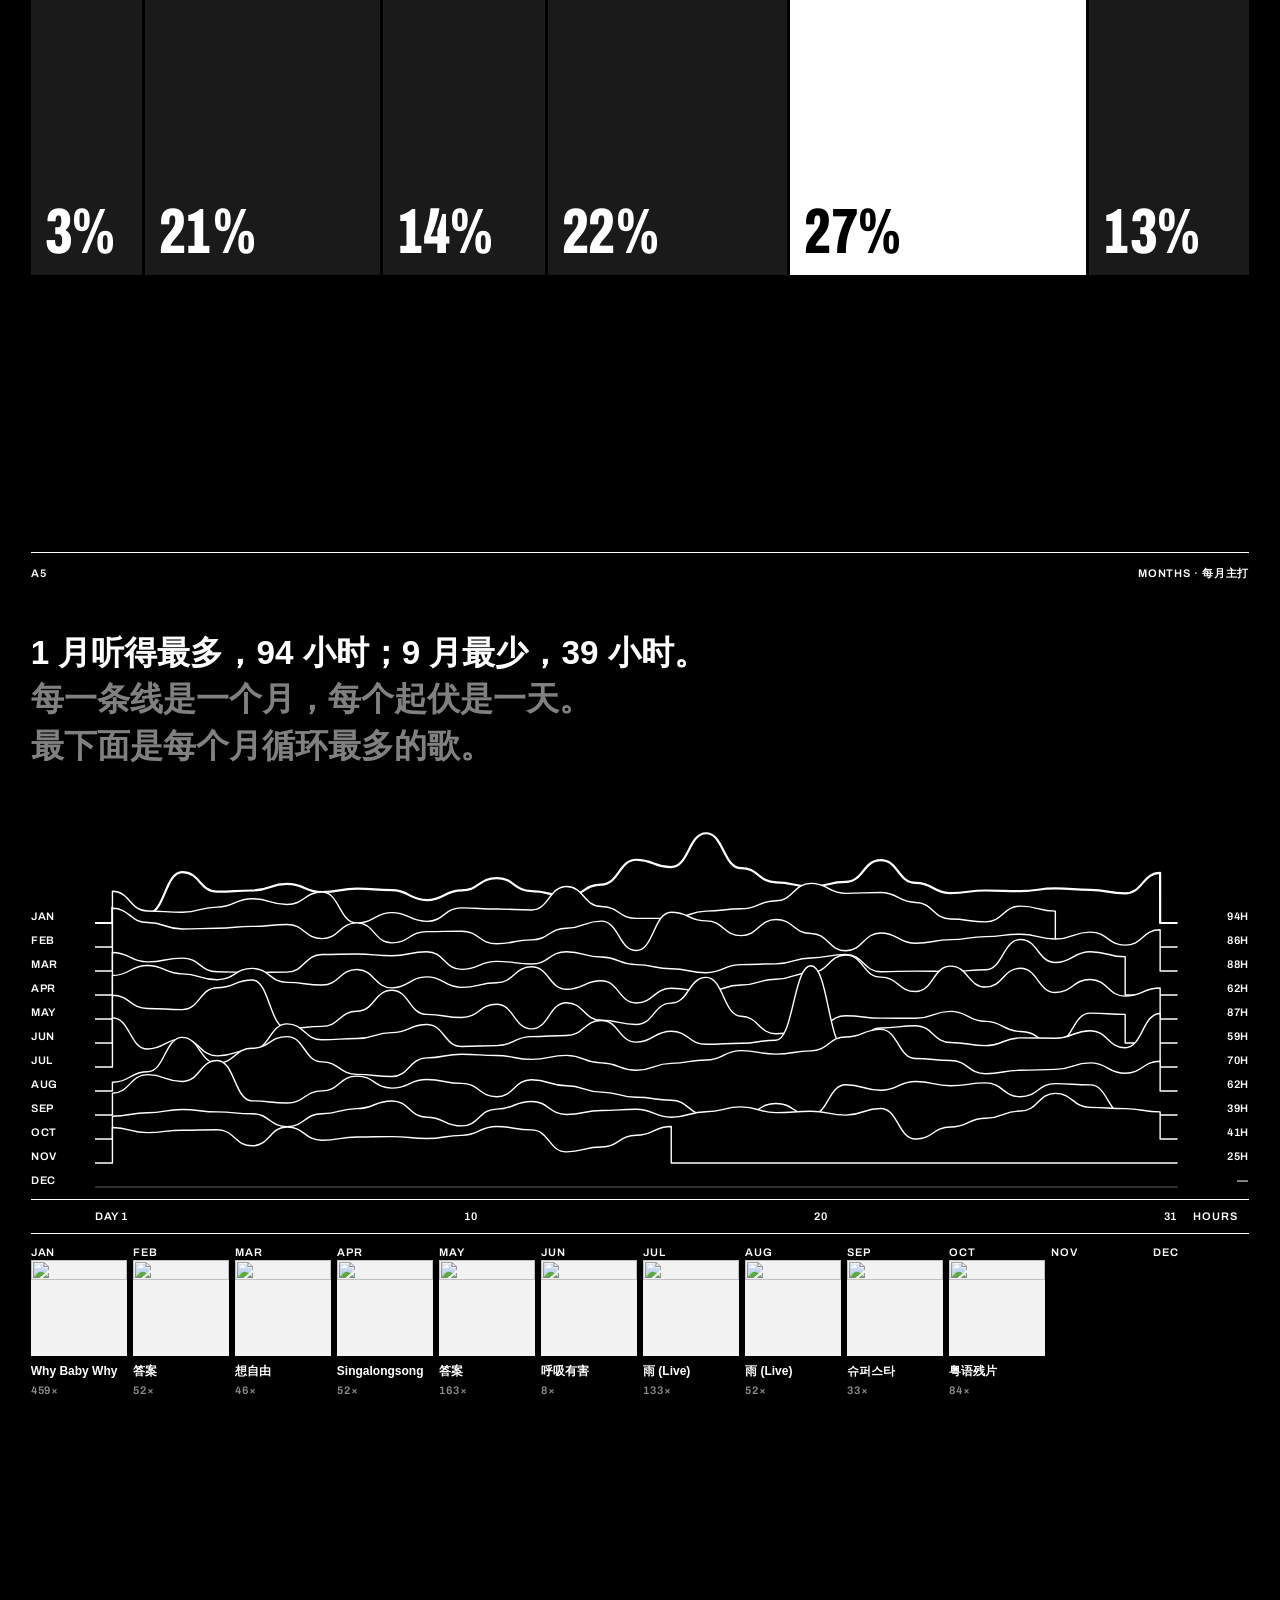
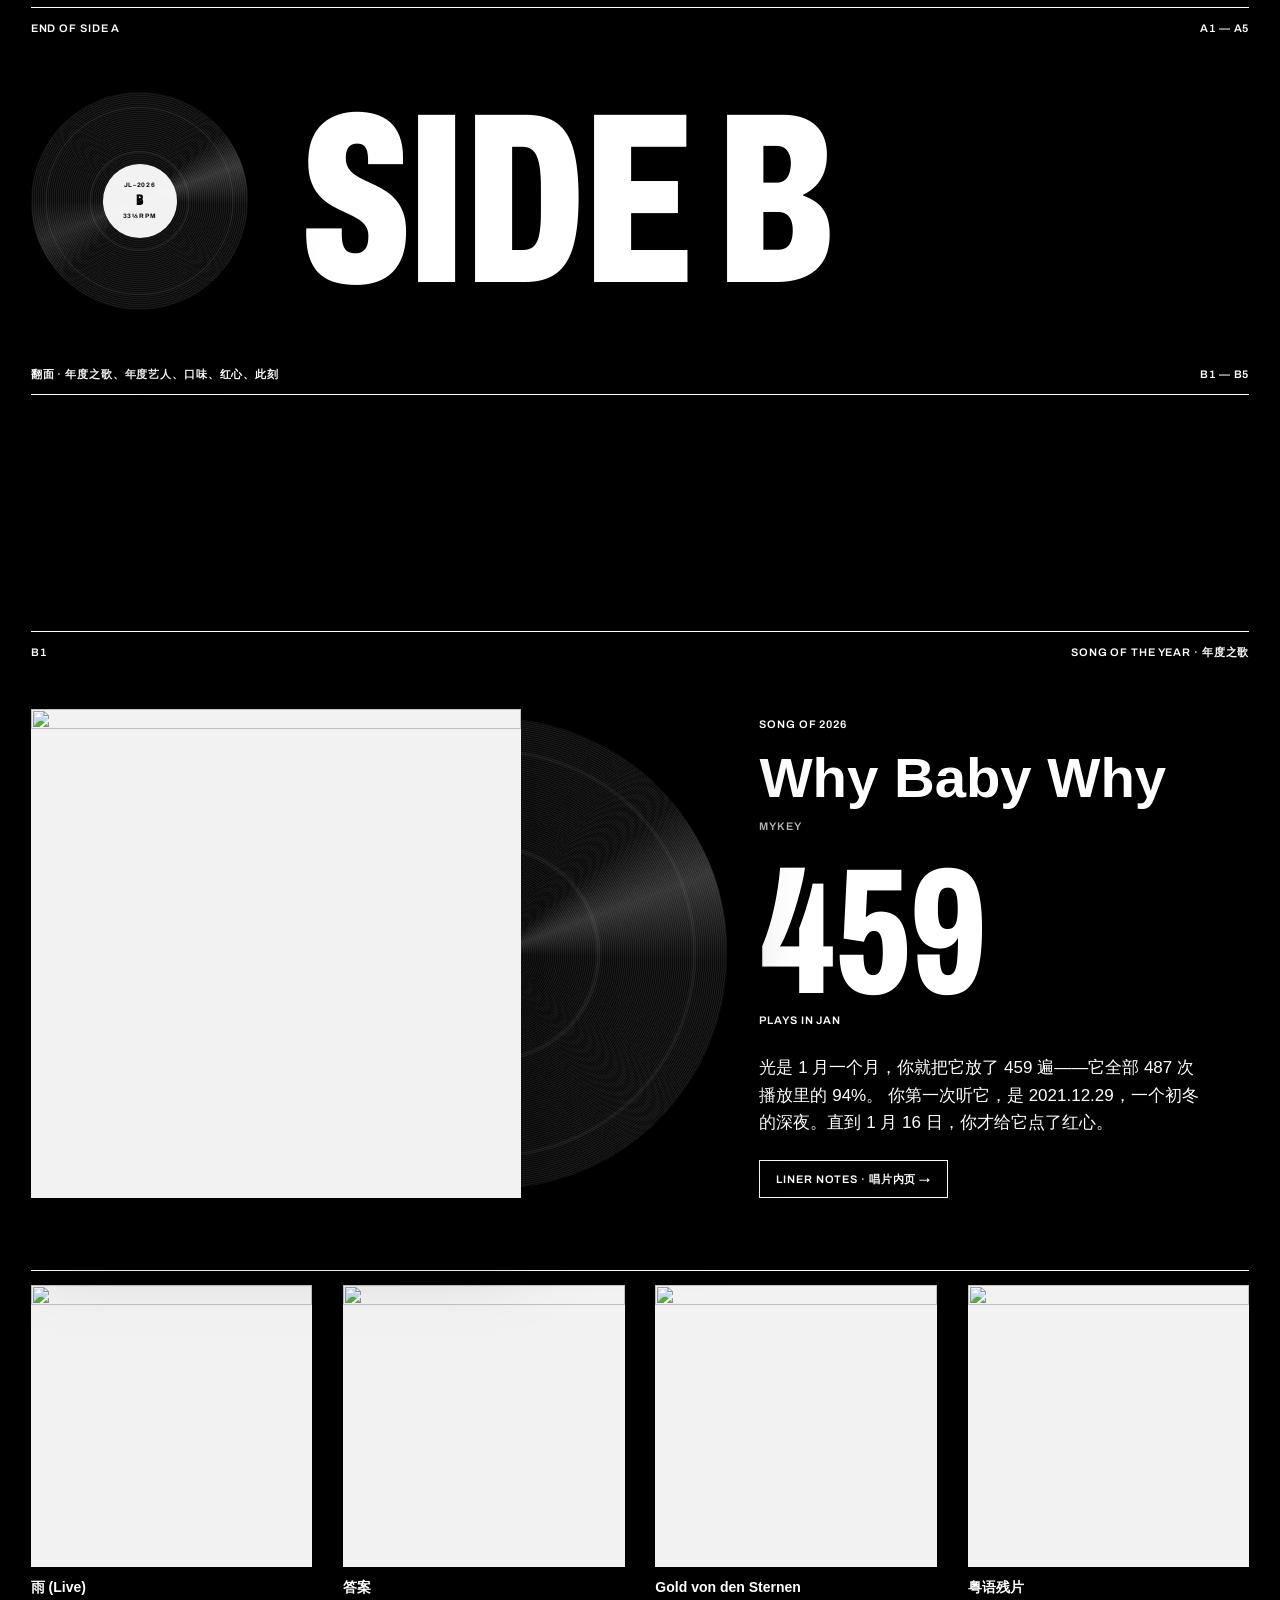
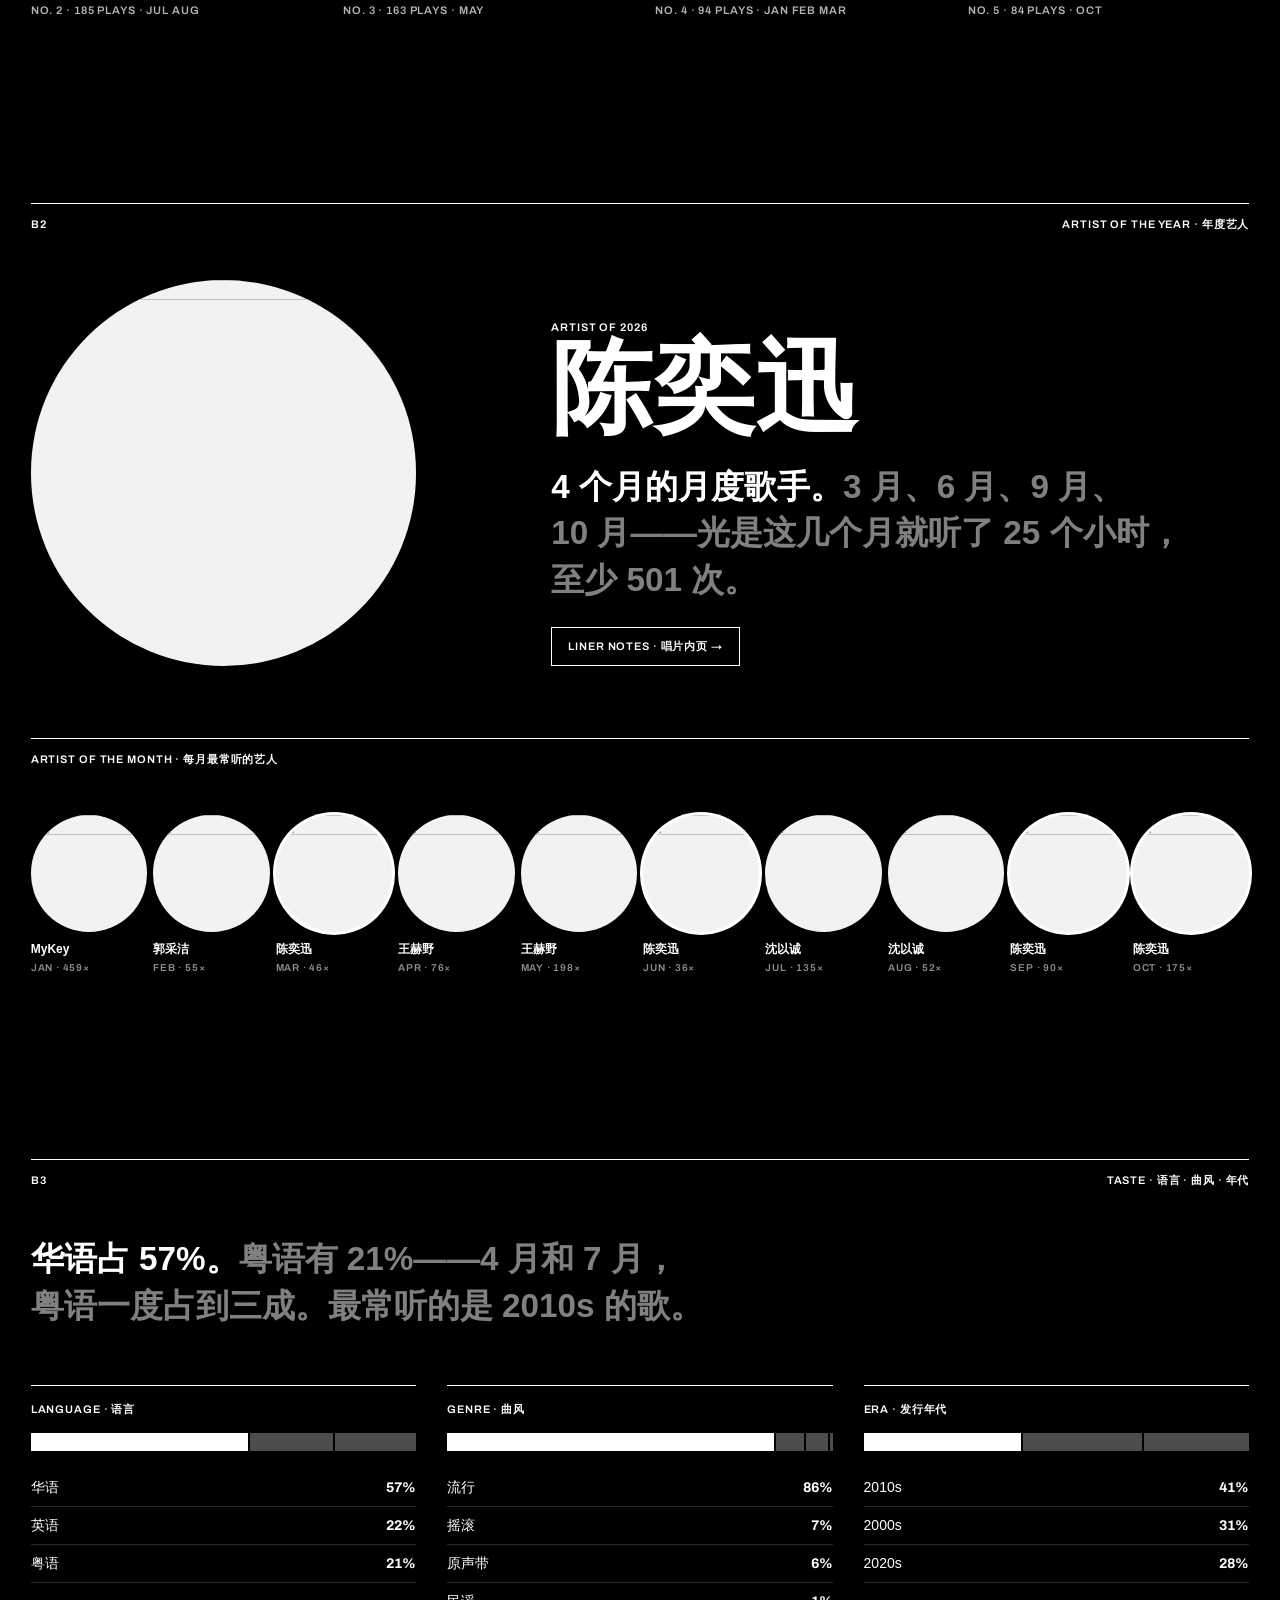
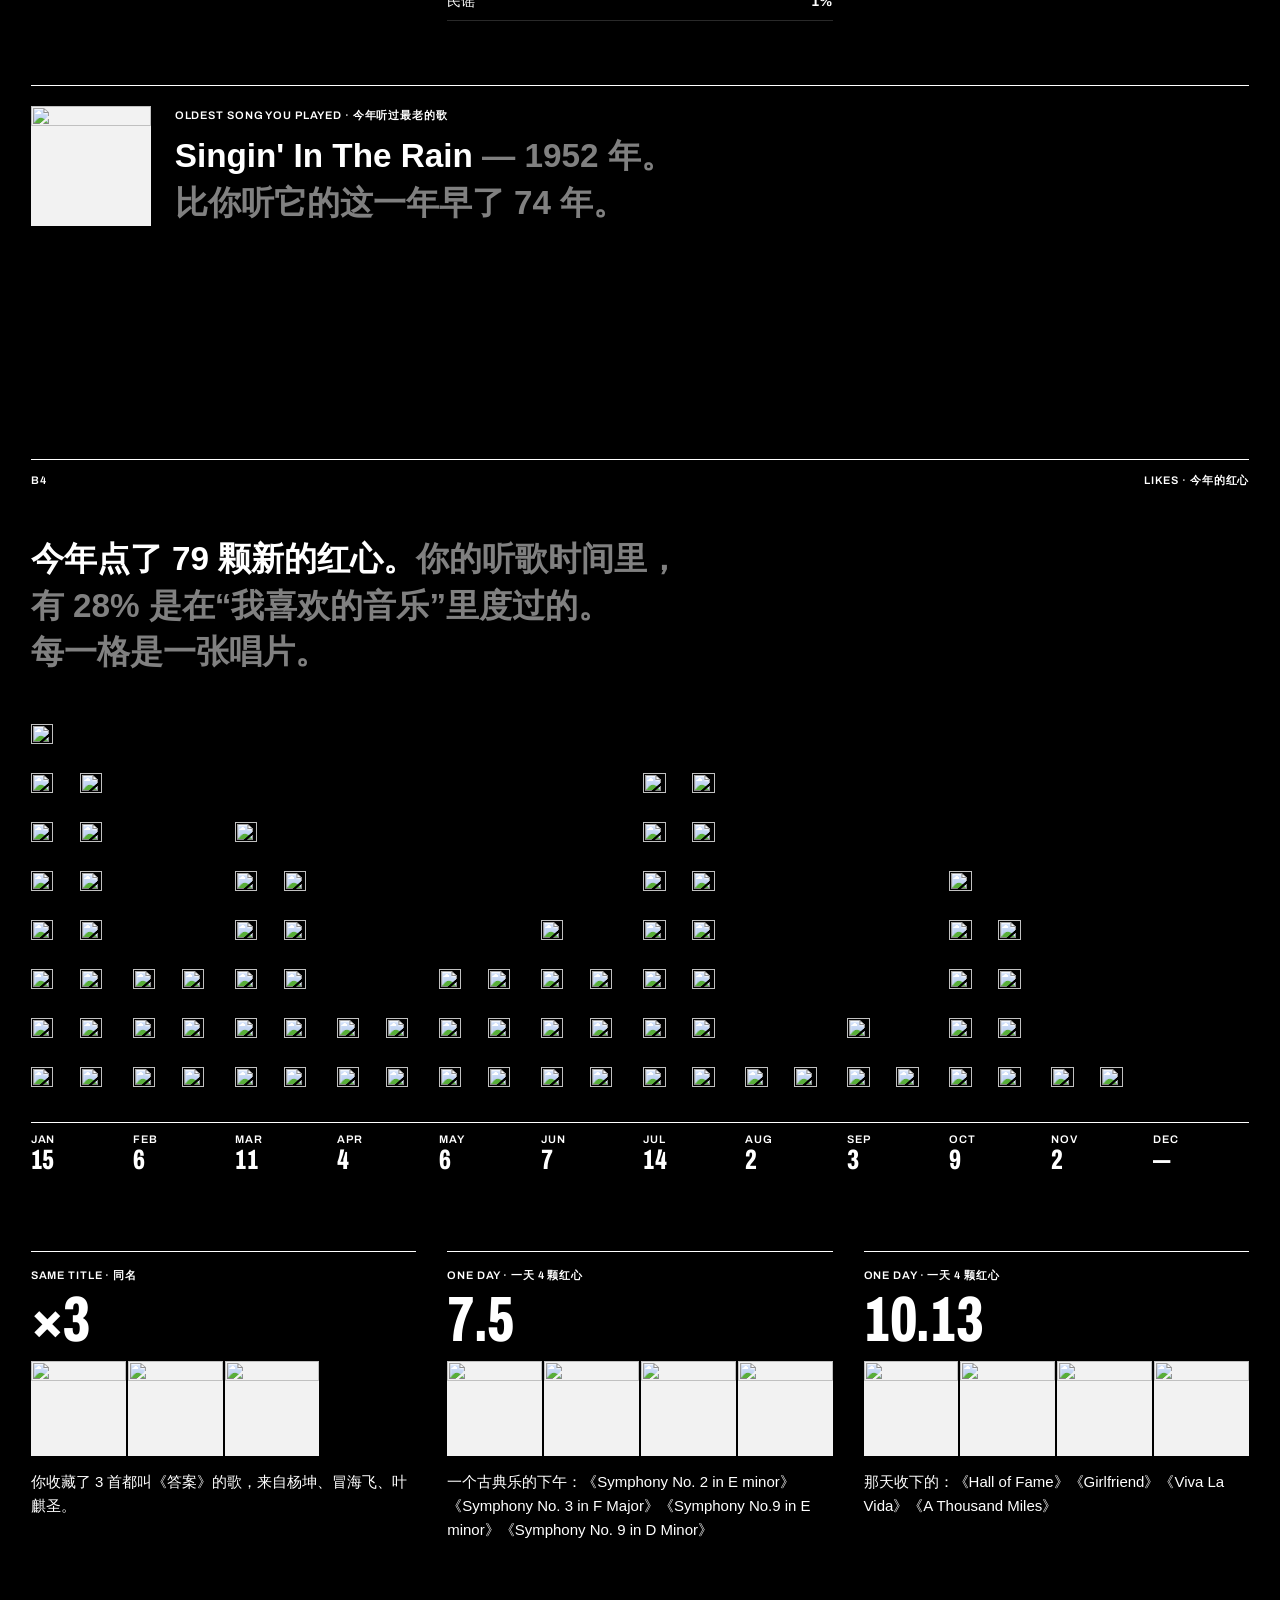
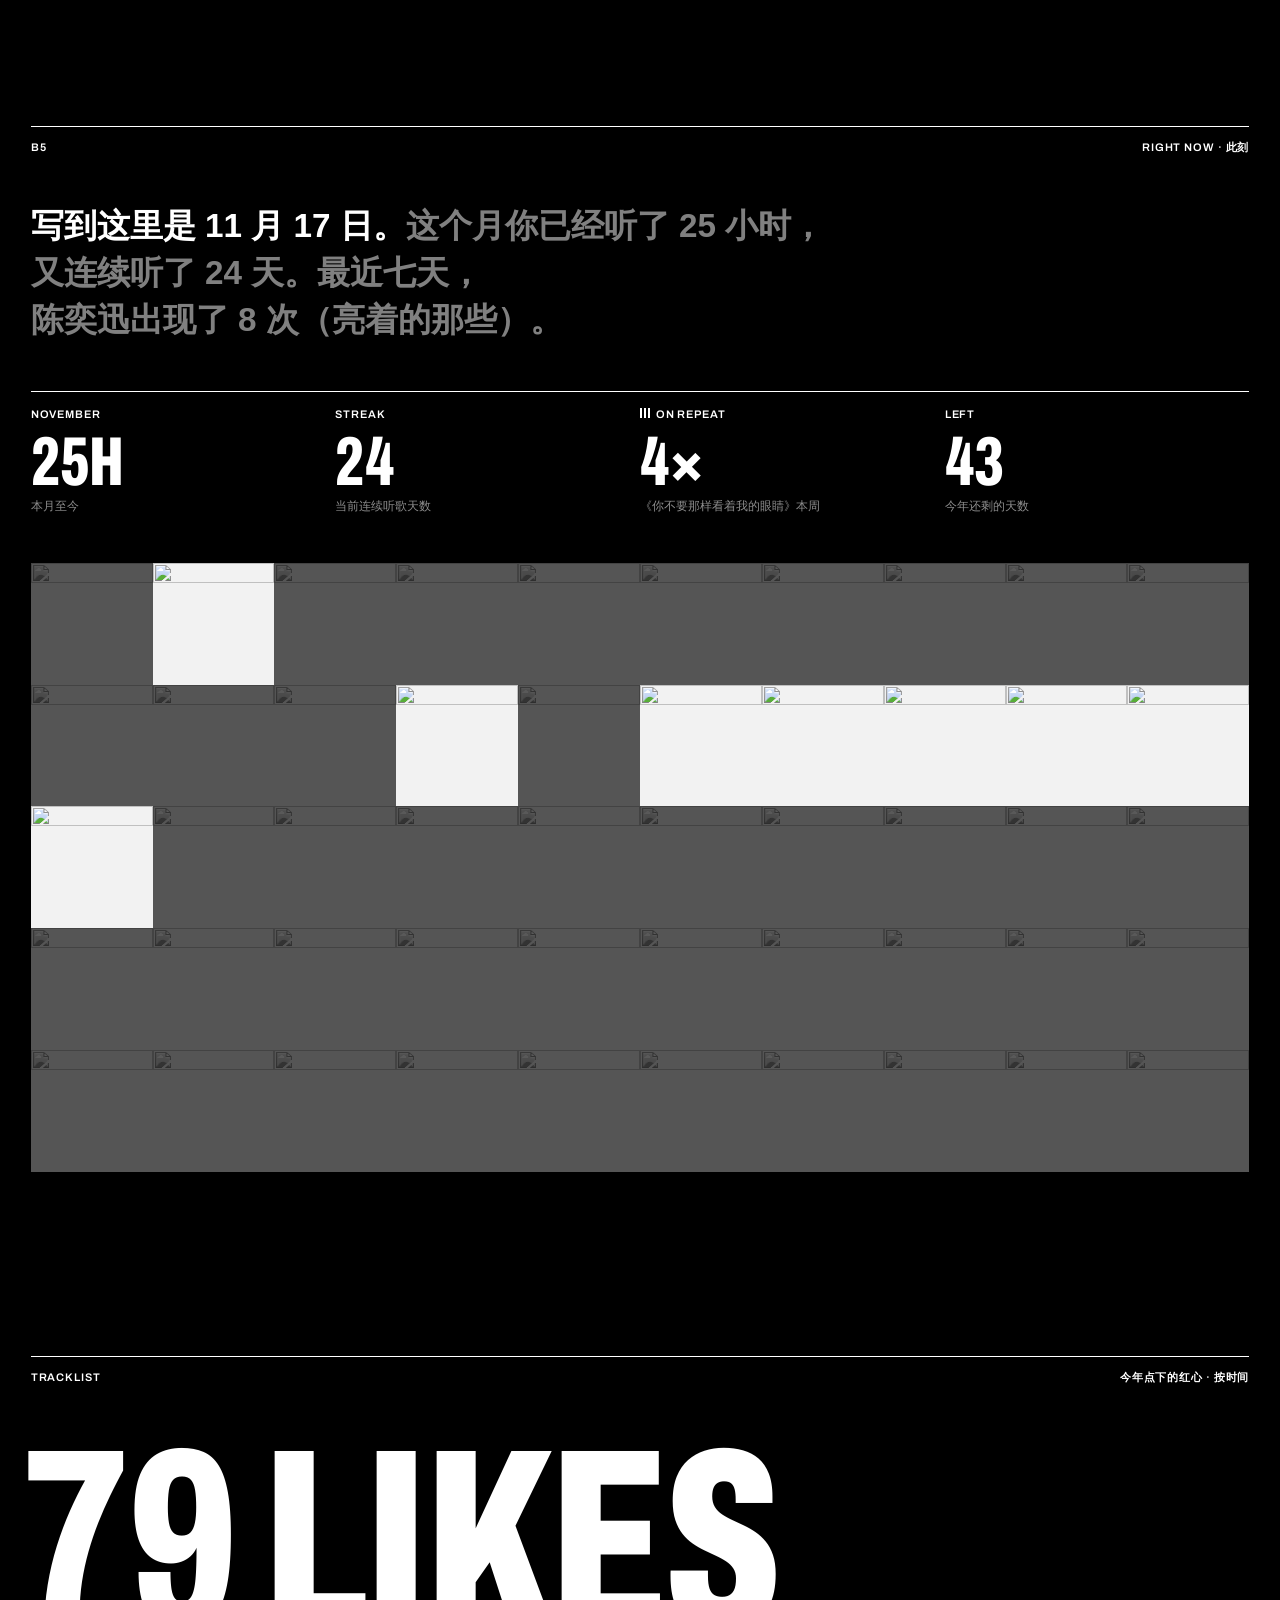
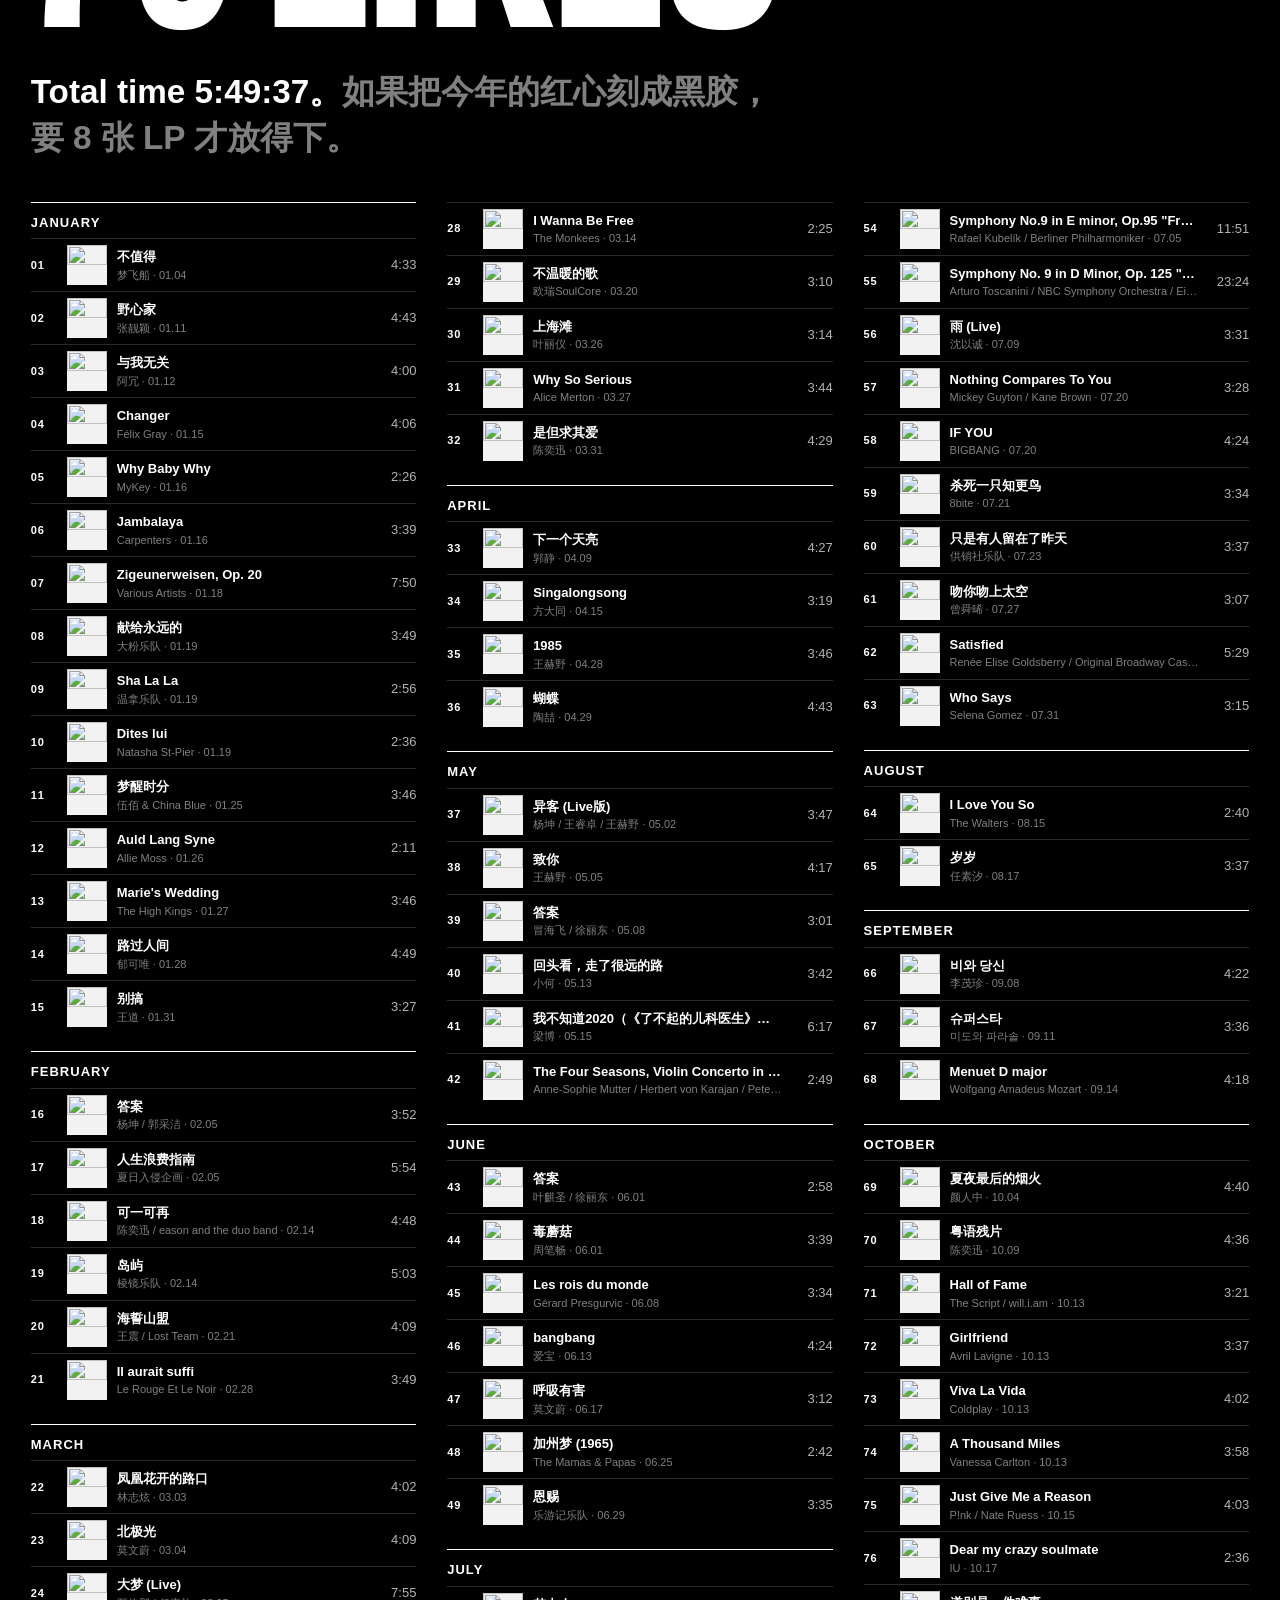
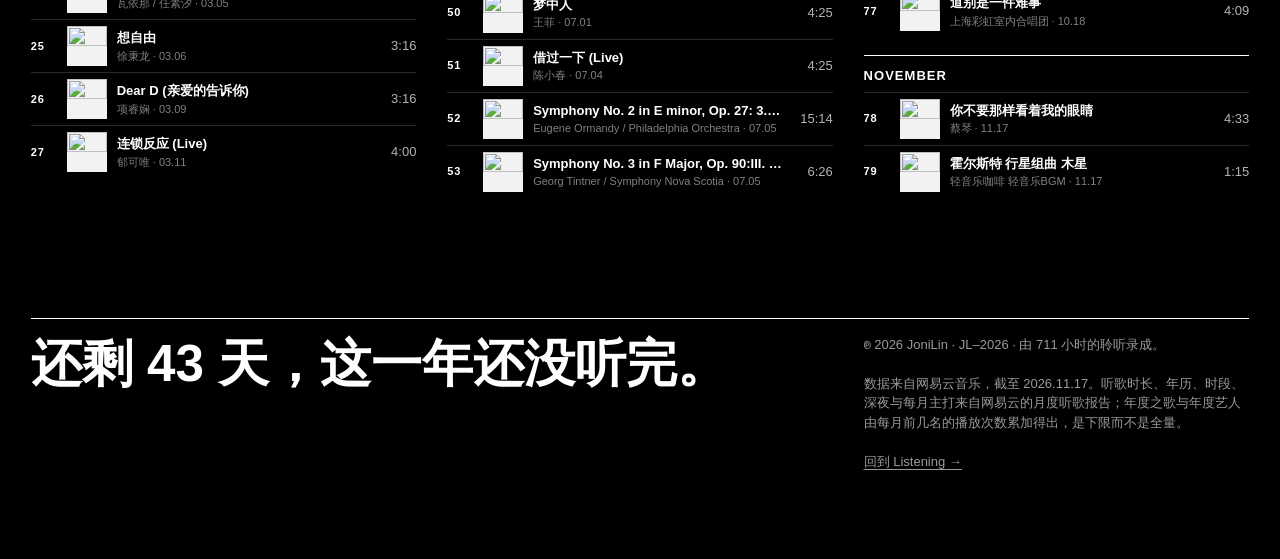
==== commit dbf7b8c1: "背景音乐：勃拉姆斯第三交响曲（Musopen，CC0），首次交互淡入、记住暂停、跨页续播 Co-Authored-By: Claude Opus 5.5 <noreply@anthropic.com>" ====
--- a/2026/index.html
+++ b/2026/index.html
@@ -37,7 +37,7 @@
 .mosaic img { opacity: 0; transition: opacity .6s ease; }
 .mosaic img.on { opacity: .5; }
 .cover .shade { position: absolute; inset: 0; background: linear-gradient(180deg, rgba(0,0,0,.25) 0%, rgba(0,0,0,.1) 35%, #000 90%); }
-.cover .ttl { position: absolute; left: var(--pad); right: var(--pad); bottom: 28px; }
+.cover .ttl { position: absolute; left: var(--pad); right: var(--pad); bottom: 92px; }   /* 给左下角的背景音乐按钮留位置 */
 .cover .kick { display: flex; justify-content: space-between; gap: 16px; }
 .cover h1 { font-size: clamp(180px, 34vw, 560px); margin-left: -.04em; }
 .cover .row { display: flex; justify-content: space-between; align-items: end; border-top: 1px solid #fff; padding-top: 12px; margin-top: 8px; gap: 24px; }
@@ -118,6 +118,8 @@
 .mtop { display: grid; grid-template-columns: repeat(12, minmax(0, 1fr)); gap: 6px; border-top: 1px solid #fff; padding-top: 10px; margin-top: 8px; }
 .mtop .t { font-family: var(--cjk); text-transform: none; letter-spacing: 0; font-weight: 600; font-size: 12px; line-height: 1.3; margin-top: 8px; overflow: hidden; display: -webkit-box; -webkit-line-clamp: 2; -webkit-box-orient: vertical; }
 .mtop .p { font-size: 11px; opacity: .55; margin-top: 2px; }
+.mtop [data-note] img, .runners [data-note] img, .mart [data-note] img { transition: transform .4s cubic-bezier(.2,.7,.2,1); }
+.mtop [data-note]:hover img, .runners [data-note]:hover img, .mart [data-note]:hover img { transform: translateY(-4px); }
 
 /* 06 年度之歌 */
 .sot { display: grid; grid-template-columns: repeat(12, minmax(0, 1fr)); column-gap: var(--pad); align-items: end; }
@@ -318,6 +320,7 @@
 <script src="../data/notes.js"></script>
 <script src="../assets/cjk.js"></script>
 <script src="../assets/record.js"></script>
+<script src="../assets/music.js"></script>
 <script src="../assets/liner.js"></script>
 <script>
 const D = window.MUSIC, LS = window.LISTEN, $ = s => document.querySelector(s);
@@ -339,6 +342,7 @@
 const mmss = sec => sec ? `${Math.floor(sec / 60)}:${pad2(Math.round(sec % 60))}` : '';
 const MON = ['Jan','Feb','Mar','Apr','May','Jun','Jul','Aug','Sep','Oct','Nov','Dec'];
 const now = dt(Math.max(D.fetchedAt, LS.updatedAt));
+const noteAttr = (k, v) => window.Liner && v != null && Liner.has(k, v) ? `data-note="${k}:${v}"` : '';
 const tip = s => `title="${(s.n || '').replace(/"/g, '')}${s.a ? ' — ' + s.a.join(' / ') : ''}"`;
 
 /* ---------- 听歌数据整理 ---------- */
@@ -469,7 +473,7 @@
   return `<div class="r cap ${i === mpkI ? 'pk' : ''} ${m ? '' : 'fut'}"><span>${MON[i]}</span><div class="w"><svg viewBox="0 0 100 100" preserveAspectRatio="none">
     ${p.fill ? `<path class="fill" d="${p.fill}"/>` : ''}<path class="line" d="${p.line}"/></svg></div><span class="tnum">${m ? fmt(m.min / 60) + 'h' : '—'}</span></div>`; }).join('') +
   `<div class="ridge-x cap"><span></span><div><span>Day 1</span><span>10</span><span>20</span><span>31</span></div><span>Hours</span></div>`;
-$('#mtop').innerHTML = allM.map((m, i) => `<div>${MON[i]}${m && m.topSong ? `${art(m.topSong.pic, 200, tip(m.topSong))}<p class="t">${m.topSong.n}</p><p class="p tnum">${m.topSong.pc}×</p>` : ''}</div>`).join('');
+$('#mtop').innerHTML = allM.map((m, i) => `<div ${m && m.topSong ? noteAttr('song', m.topSong.id) : ''}>${MON[i]}${m && m.topSong ? `${art(m.topSong.pic, 200, tip(m.topSong))}<p class="t">${m.topSong.n}</p><p class="p tnum">${m.topSong.pc}×</p>` : ''}</div>`).join('');
 const mpk = MS.reduce((a, b) => b.min > a.min ? b : a), mlow = (LS.months.filter(m => m.min > 0).length ? LS.months.filter(m => m.min > 0) : LS.months).reduce((a, b) => b.min < a.min ? b : a);
 $('#mo-say').innerHTML = `${dt(mpk.start + 864e5).getMonth() + 1} 月听得最多，${fmt(mpk.min / 60)} 小时；${dt(mlow.start + 864e5).getMonth() + 1} 月最少，${fmt(mlow.min / 60)} 小时。` +
   `<span class="dim">每一条线是一个月，每个起伏是一天。最下面是每个月循环最多的歌。</span>`;
@@ -492,7 +496,7 @@
     <p class="why">${S1.months.length === 1 ? `光是 ${MZH(S1.months[0])}一个月，你就把它放了 ${S1.pc} 遍${allTimePc ? `——它全部 ${allTimePc} 次播放里的 ${Math.round(S1.pc / allTimePc * 100)}%` : ''}。` : `今年你把它放了至少 ${S1.pc} 遍。`}
     ${first ? `你第一次听它，是 ${first[1]}，一个${first[2]}。` : ''}${likedS1 && dt(likedS1.at).getFullYear() === Y ? `直到 ${md(likedS1.at)}，你才给它点了红心。` : ''}</p>
     ${window.Liner && S1.full && Liner.has('song', S1.full.id) ? `<a class="go-note cap" data-note="song:${S1.full.id}" href="#">Liner notes · 唱片内页 →</a>` : ''}</div></div>
-  <div class="runners">${songs.slice(1, 5).map((s, i) => `<div>${art(s.pic, 300)}<p class="t">${s.n}</p><p class="p cap">No. ${i + 2} · ${s.pc} plays · ${s.months.join(' ')}</p></div>`).join('')}</div>`;
+  <div class="runners">${songs.slice(1, 5).map((s, i) => `<div ${noteAttr('song', (s.full && s.full.id) || ([...D.allTime, ...D.liked, ...D.week].find(x => x.n === s.n && x.pic === s.pic) || {}).id)}>${art(s.pic, 300)}<p class="t">${s.n}</p><p class="p cap">No. ${i + 2} · ${s.pc} plays · ${s.months.join(' ')}</p></div>`).join('')}</div>`;
 paint($('#sot-sec'), S1.pic);
 });
 
@@ -509,7 +513,7 @@
   <p class="say" style="margin-top:24px">${A1.tops.length} 个月的月度歌手。<span class="dim">${A1.tops.map(MZH).join('、')}${mins1 ? `——光是这几个月就听了 ${fmt(mins1 / 60)} 个小时` : ''}，至少 ${A1.pc} 次。</span></p>
   ${window.Liner && Liner.has('artist', A1.n) ? `<a class="go-note cap" data-note="artist:${A1.n}" href="#">Liner notes · 唱片内页 →</a>` : ''}</div></div>
   <p class="cap" style="margin-top:72px;border-top:1px solid currentColor;padding-top:12px">Artist of the month · 每月最常听的艺人</p>
-  <div class="mart">${LS.months.map((m, i) => m.topArtist ? `<div class="${m.topArtist.n === A1.n ? 'hl' : ''}">${art(m.topArtist.pic, 200)}<p class="n">${m.topArtist.n}</p><p class="m cap">${MON[i]} · ${m.topArtist.pc}×</p></div>` : '').join('')}</div>`;
+  <div class="mart">${LS.months.map((m, i) => m.topArtist ? `<div class="${m.topArtist.n === A1.n ? 'hl' : ''}" ${noteAttr('artist', m.topArtist.n)}>${art(m.topArtist.pic, 200)}<p class="n">${m.topArtist.n}</p><p class="m cap">${MON[i]} · ${m.topArtist.pc}×</p></div>` : '').join('')}</div>`;
 paint($('#art-sec'), A1.pic);
 });
 
--- a/assets/base.css
+++ b/assets/base.css
@@ -43,8 +43,9 @@
 @media (prefers-reduced-motion: reduce) { .reveal { opacity: 1; transform: none; transition: none; } }
 
 /* 换行：标题均衡断行，正文避免最后一行只剩一两个字 */
-h1, h2, h3, h4 { text-wrap: balance; }
-p, li, small { text-wrap: pretty; }
+/* 用 text-wrap-style：只改断行质量，不会把子元素的 nowrap 改回可换行 */
+h1, h2, h3, h4 { text-wrap-style: balance; }
+p, li, small { text-wrap-style: pretty; }
 .cl { display: inline-block; }
 
 /* ---------- 唱片元素（v3）----------
@@ -152,3 +153,32 @@
   .ln dl div { grid-template-columns: 88px minmax(0, 1fr); }
 }
 @media (prefers-reduced-motion: reduce) { .ln, .ln-disc { transition: none; } .ln-disc .spin { animation: none; } }
+
+/* ---------- 背景音乐：左下角一颗黑色小按钮，悬停时展开曲目信息 ---------- */
+.bgm { position: fixed; left: 20px; bottom: 20px; z-index: 40; display: flex; align-items: center; background: #0A0A0A; color: #fff; border-radius: 999px;
+  box-shadow: 0 0 0 1px rgba(255,255,255,.14), 0 10px 28px rgba(0,0,0,.28); max-width: 46px; overflow: hidden; transition: max-width .55s cubic-bezier(.2,.7,.2,1); }
+.bgm-btn { flex: none; width: 46px; height: 46px; border: 0; border-radius: 50%; background: none; color: inherit; cursor: pointer; display: grid; place-items: center; }
+.bgm-btn .eq { height: 13px; gap: 3px; }
+.bgm-btn .eq i { width: 2px; }
+.bgm:not(.on) .eq i { animation-play-state: paused; transform: scaleY(.28); transition: transform .4s; }
+.bgm-info { display: flex; flex-direction: column; gap: 2px; padding: 0 20px 0 4px; white-space: nowrap; opacity: 0; transition: opacity .3s; }
+.bgm-t { font: 700 11px/1.3 var(--sans); letter-spacing: .06em; text-transform: uppercase; }
+.bgm-zh { font: 12px/1.4 var(--cjk); opacity: .6; }
+.bgm-meta { display: flex; gap: 14px; margin-top: 3px; font: 600 10px/1.4 var(--sans); letter-spacing: .06em; text-transform: uppercase; }
+.bgm-meta button, .bgm-meta a { font: inherit; letter-spacing: inherit; text-transform: inherit; color: inherit; background: none; border: 0; padding: 0; cursor: pointer; opacity: .55; }
+.bgm-meta button:hover, .bgm-meta a:hover { opacity: 1; text-decoration: underline; text-underline-offset: 3px; }
+.bgm-hint { display: none; font: 12px/1.4 var(--cjk); opacity: .8; }
+.bgm:hover, .bgm:focus-within, .bgm.wait { max-width: 420px; }
+.bgm:hover .bgm-info, .bgm:focus-within .bgm-info, .bgm.wait .bgm-info { opacity: 1; }
+.bgm.wait .bgm-hint { display: block; }
+.bgm.wait .bgm-t, .bgm.wait .bgm-zh, .bgm.wait .bgm-meta { display: none; }
+/* 第一次响起时，曲目信息露出几秒再收起 */
+.bgm.on.heard { animation: bgm-peek 6s ease forwards; }
+.bgm.on.heard .bgm-info { animation: bgm-peek-i 6s ease forwards; }
+@keyframes bgm-peek { 0%, 80% { max-width: 420px; } 100% { max-width: 46px; } }
+@keyframes bgm-peek-i { 0%, 75% { opacity: 1; } 100% { opacity: 0; } }
+.bgm.on.heard:hover { animation: none; max-width: 420px; }
+.bgm.on.heard:hover .bgm-info { animation: none; opacity: 1; }
+body:has(.bgm) .mj-bar { bottom: 76px; }
+@media (max-width: 720px) { .bgm { left: 14px; bottom: 14px; } .bgm:hover, .bgm:focus-within, .bgm.wait { max-width: calc(100vw - 90px); } .bgm-info { white-space: normal; } }
+@media (prefers-reduced-motion: reduce) { .bgm, .bgm-info { transition: none; } .bgm.on.heard, .bgm.on.heard .bgm-info { animation: none; } }
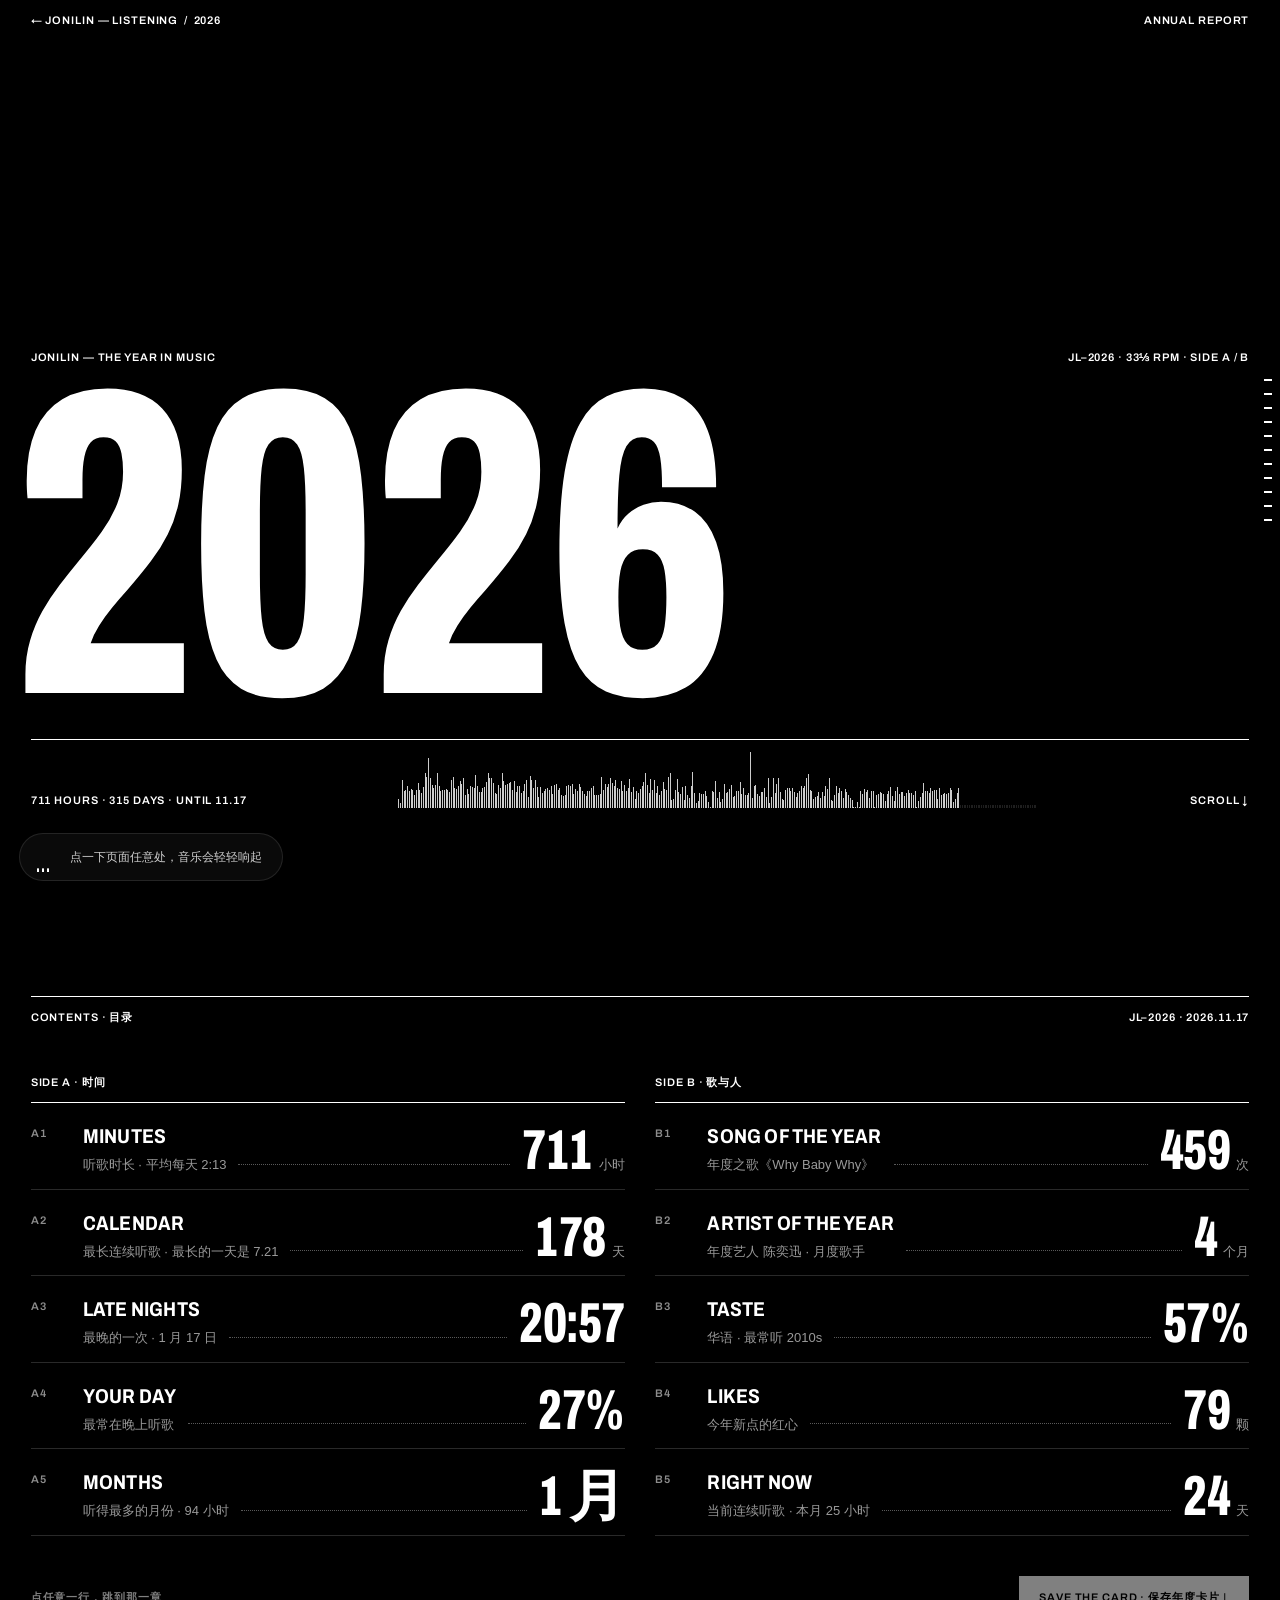
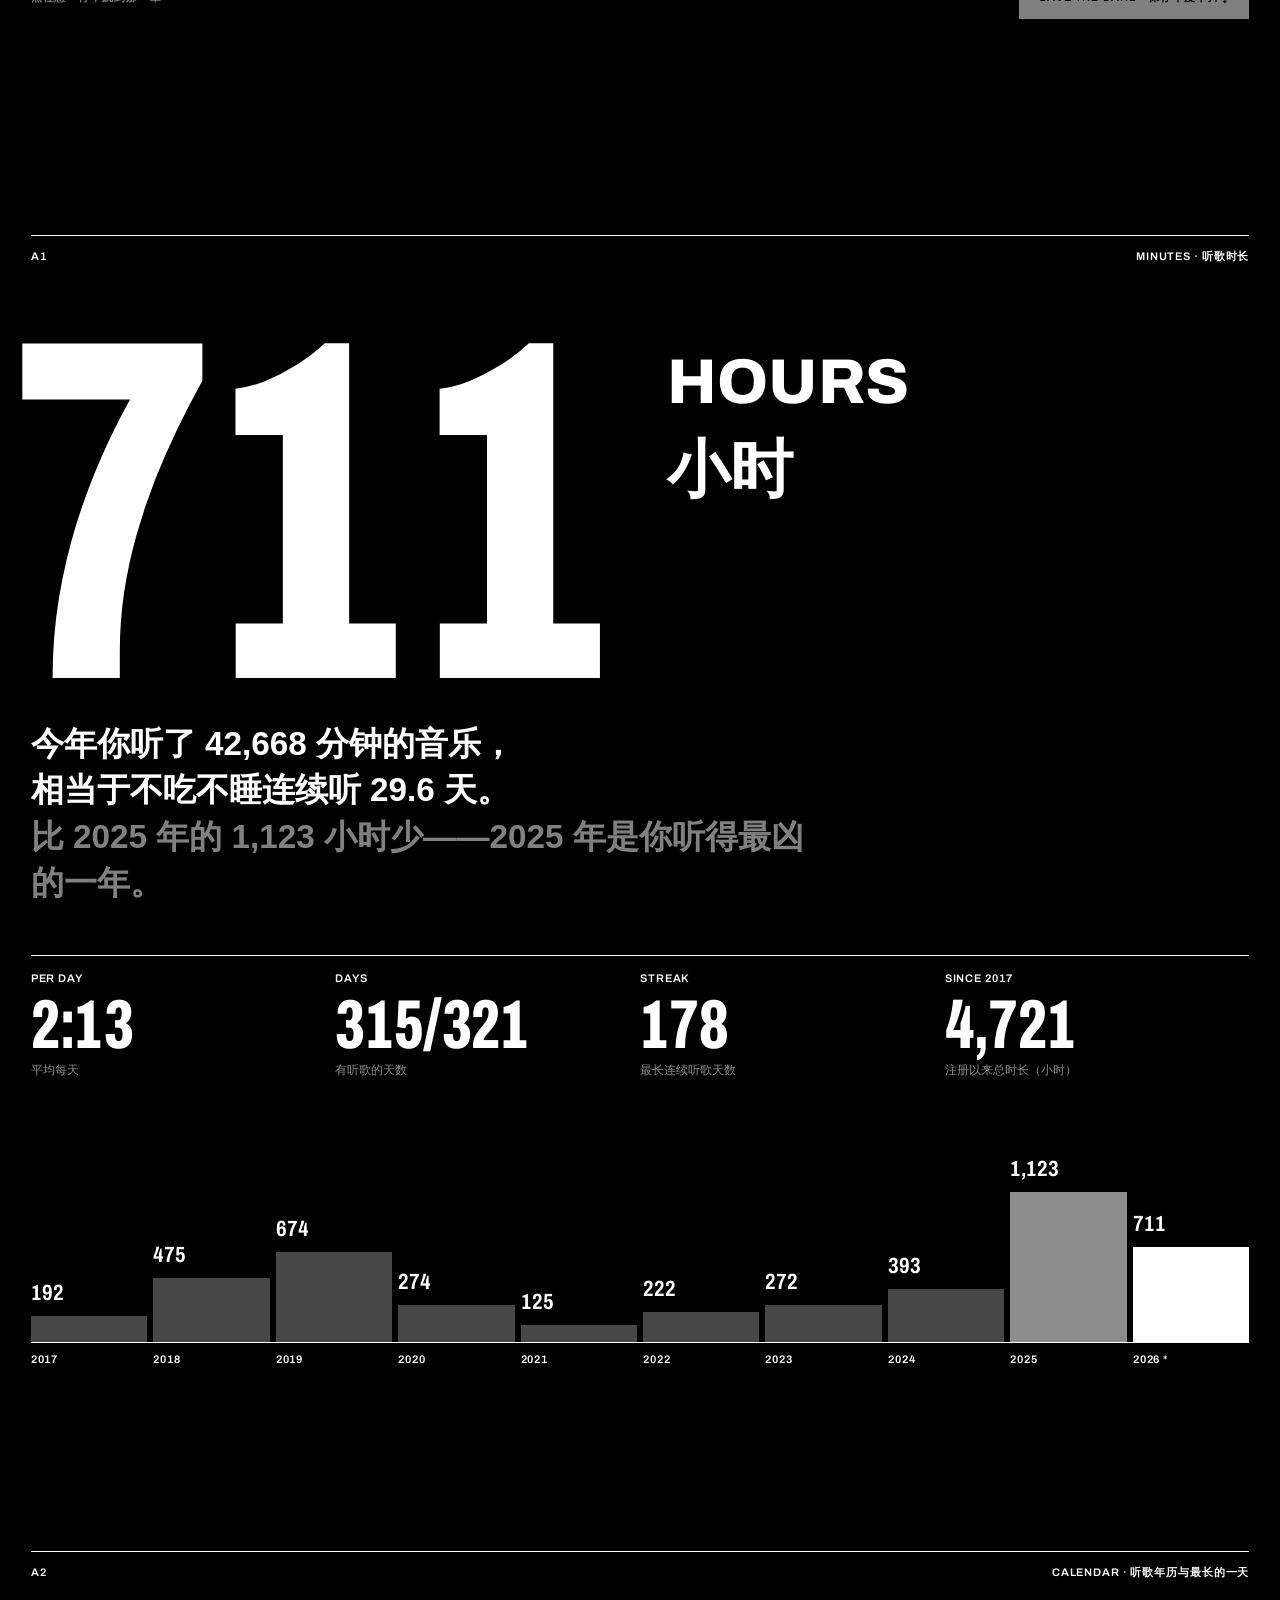
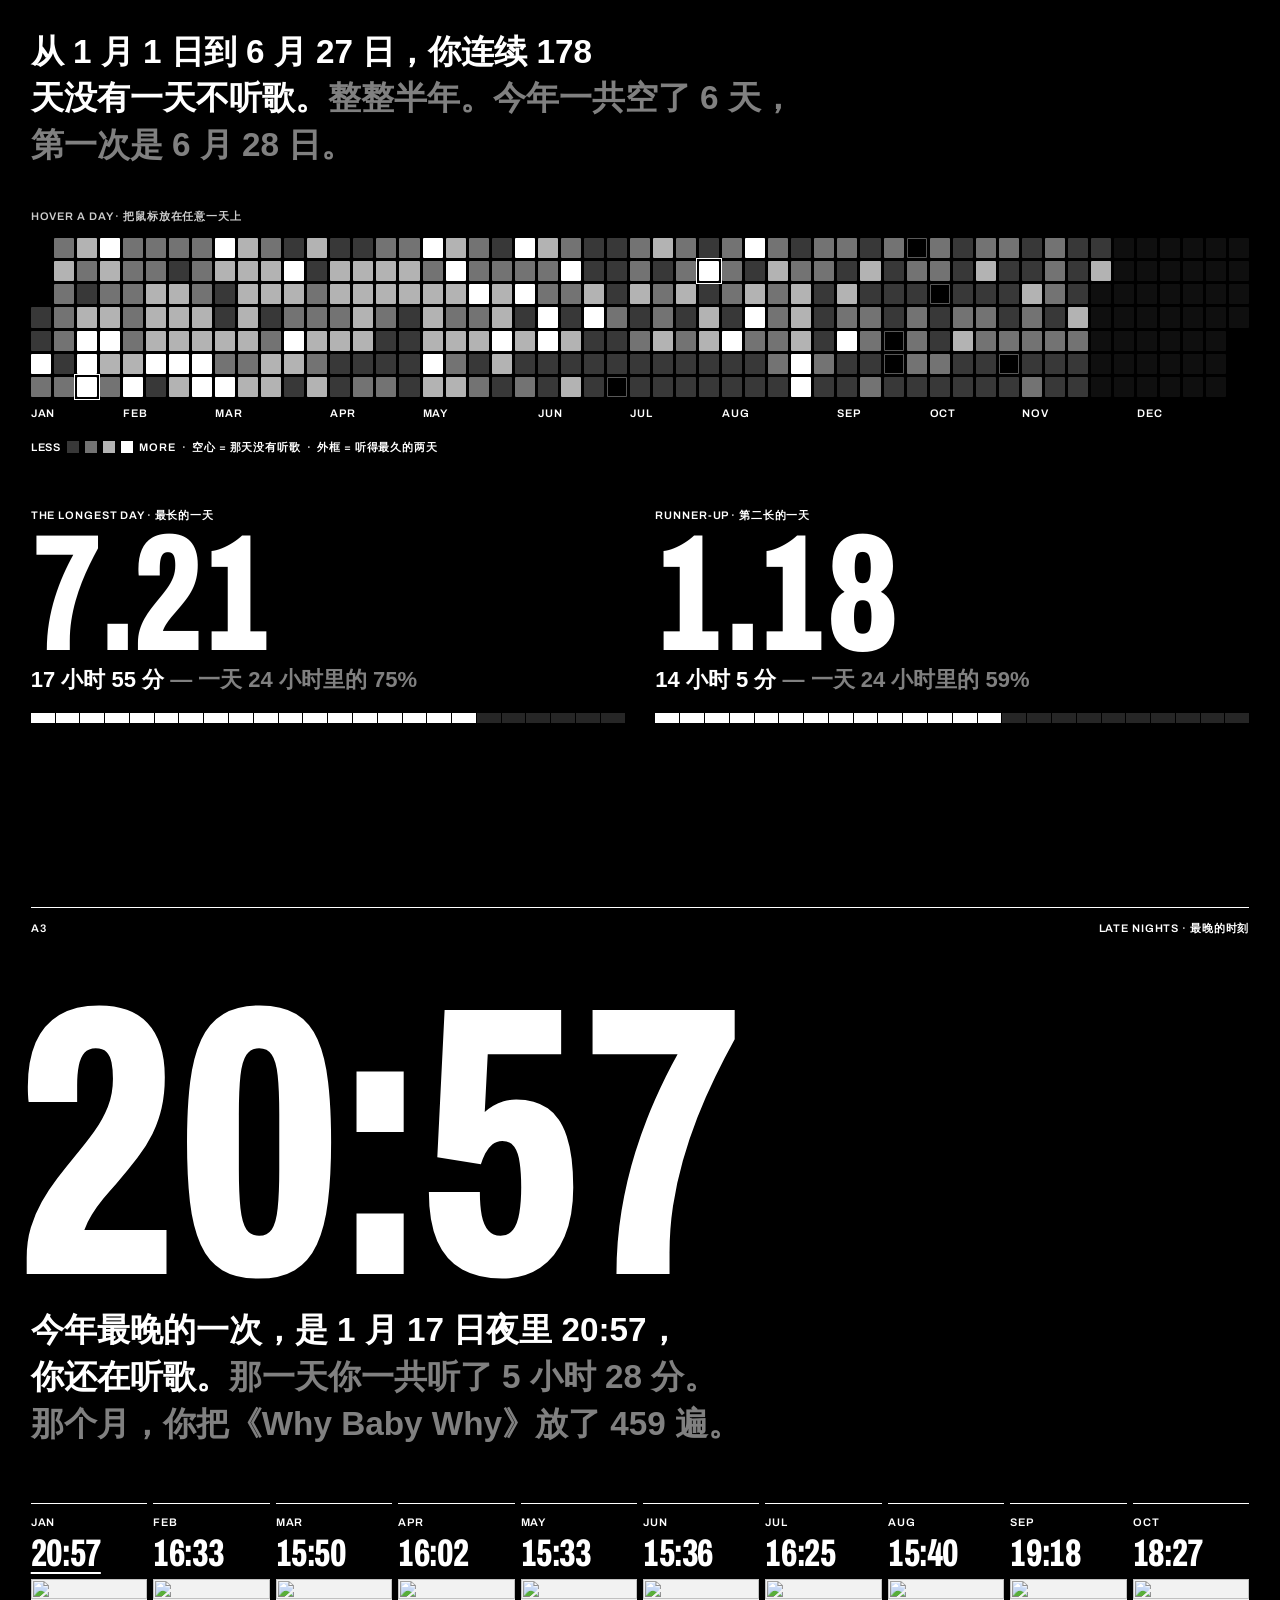
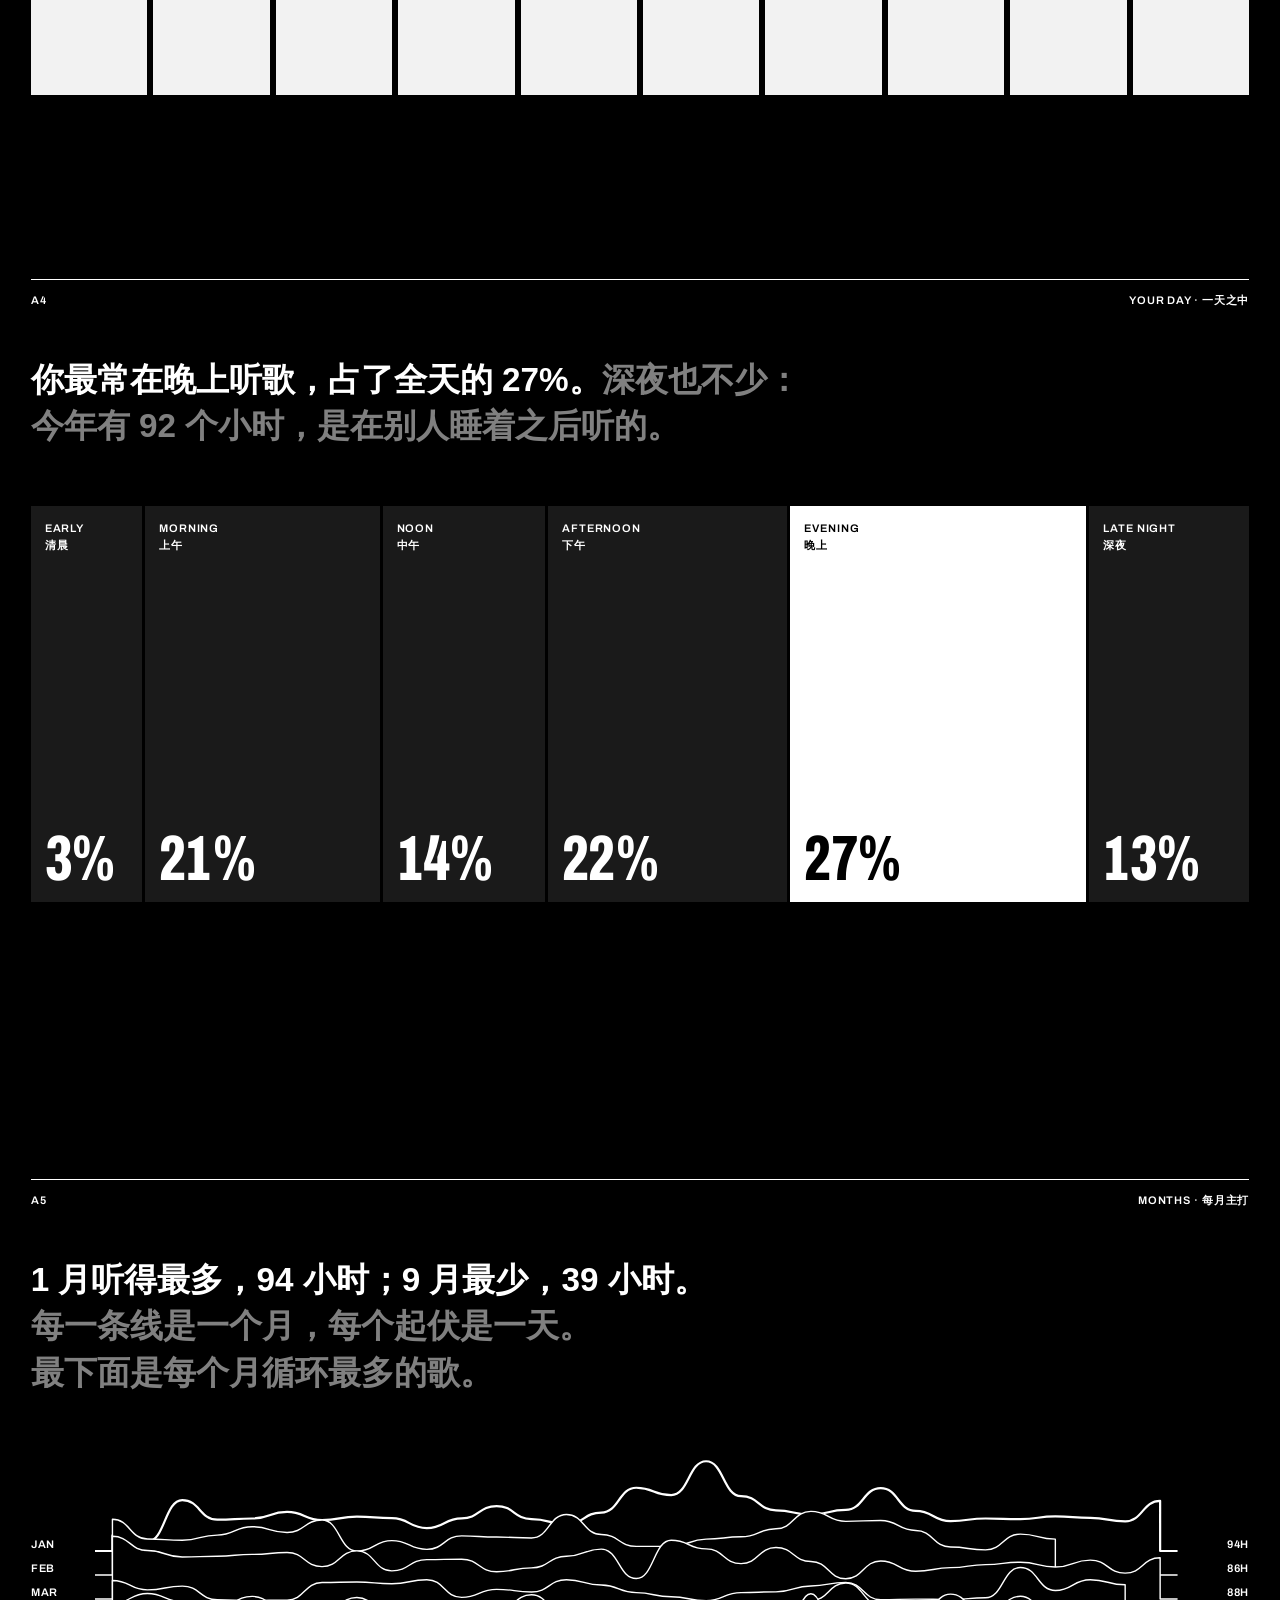
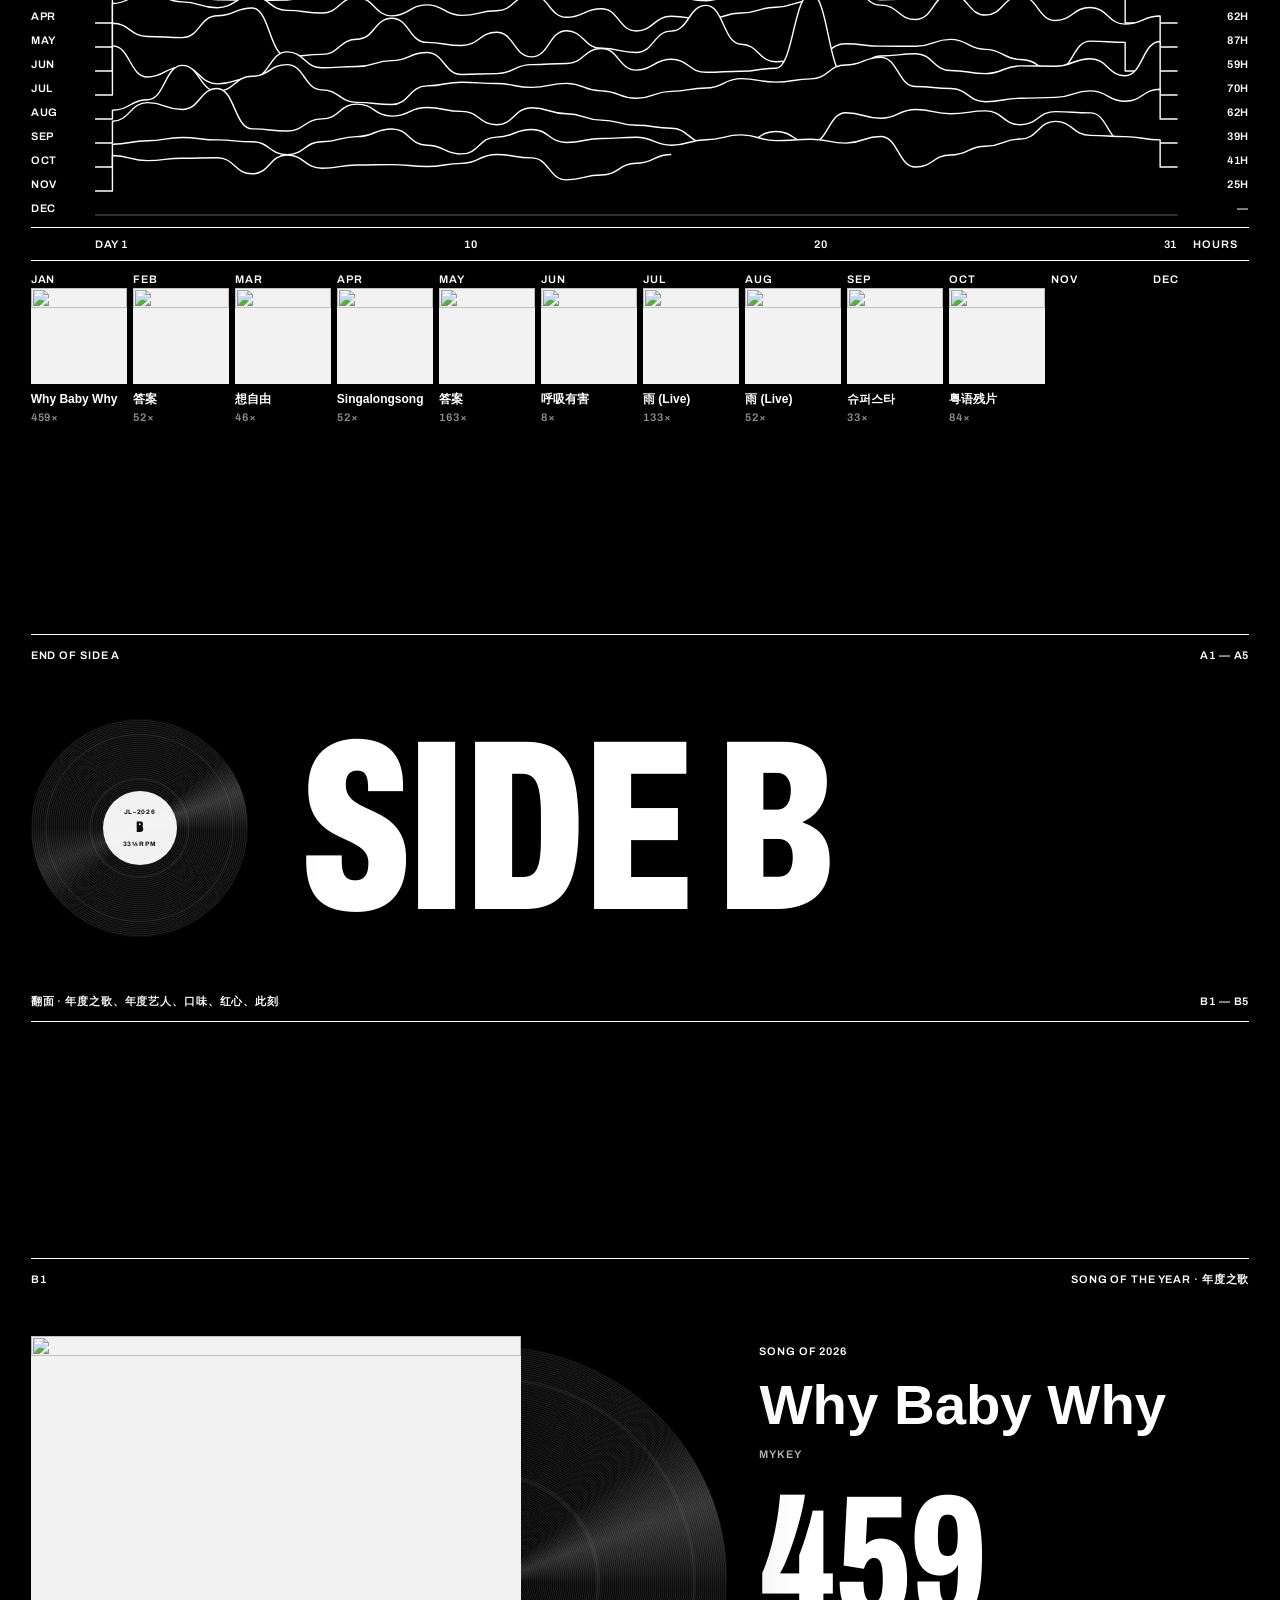
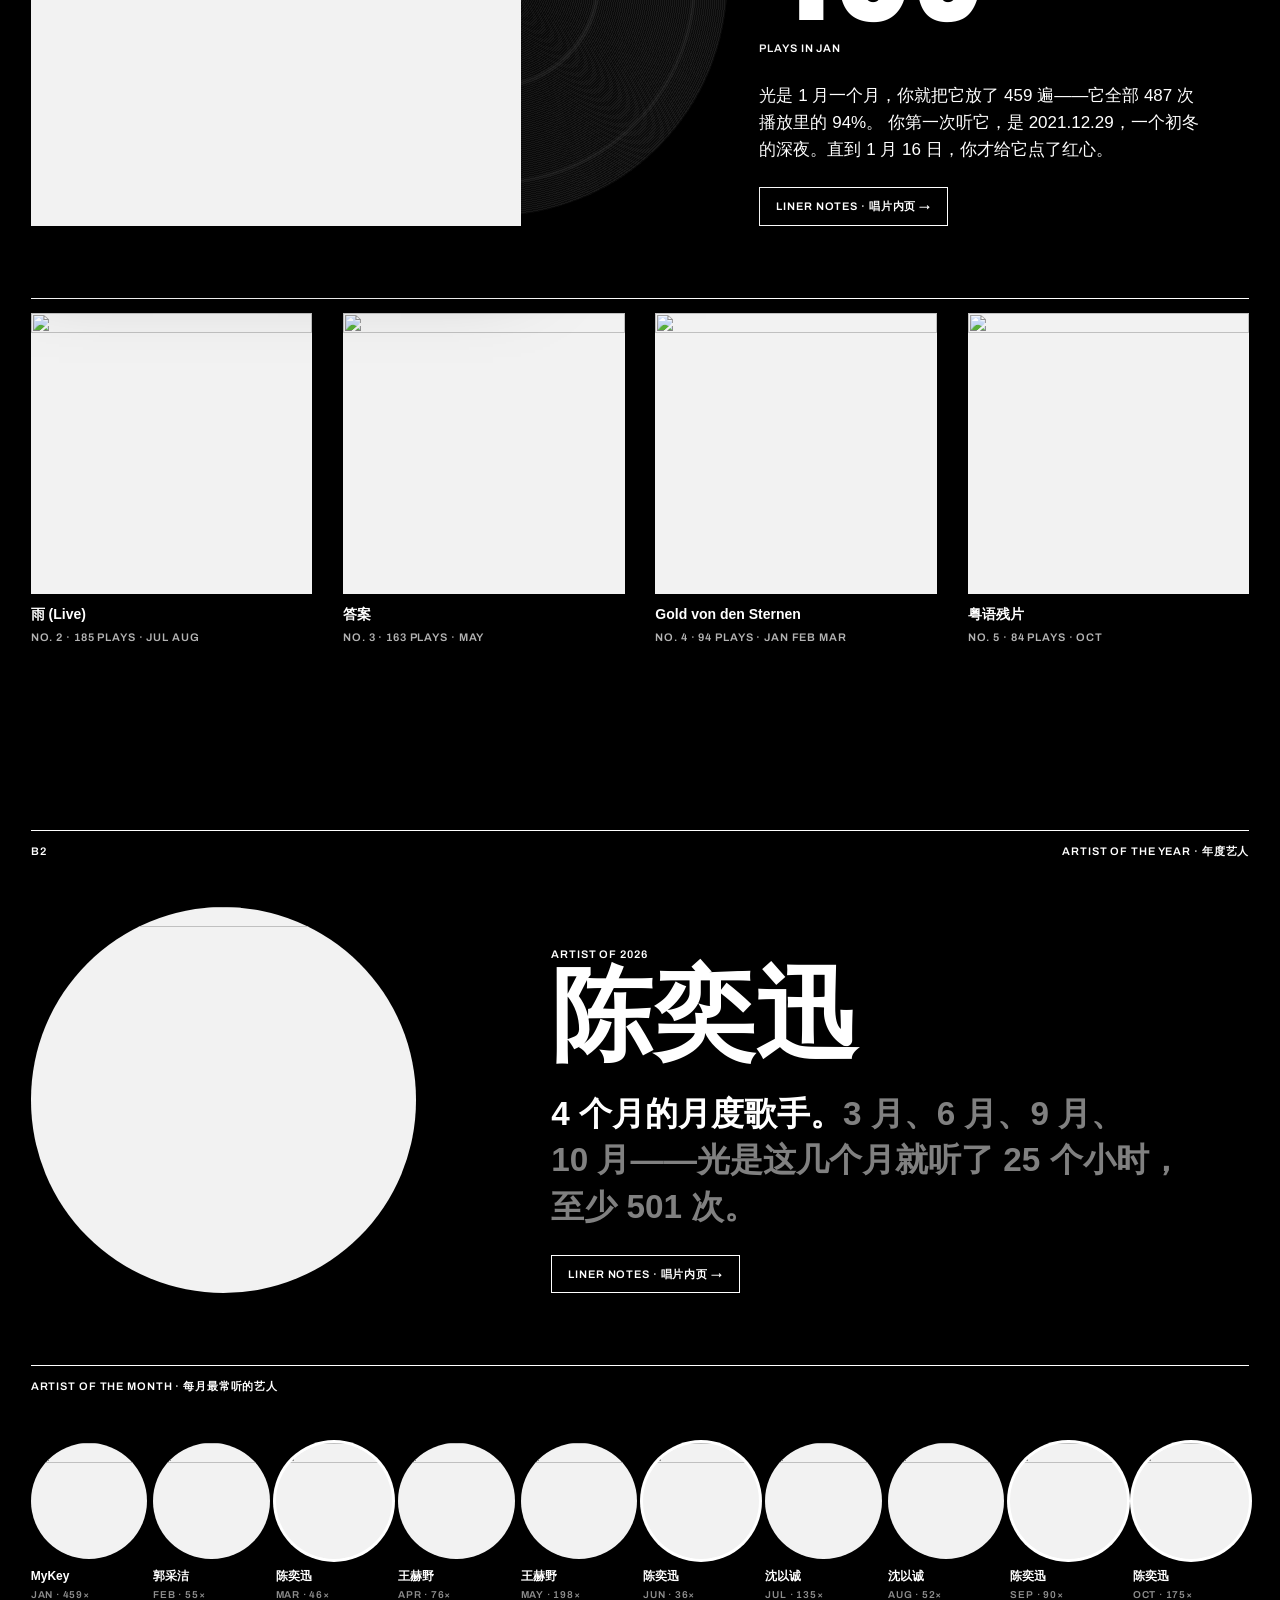
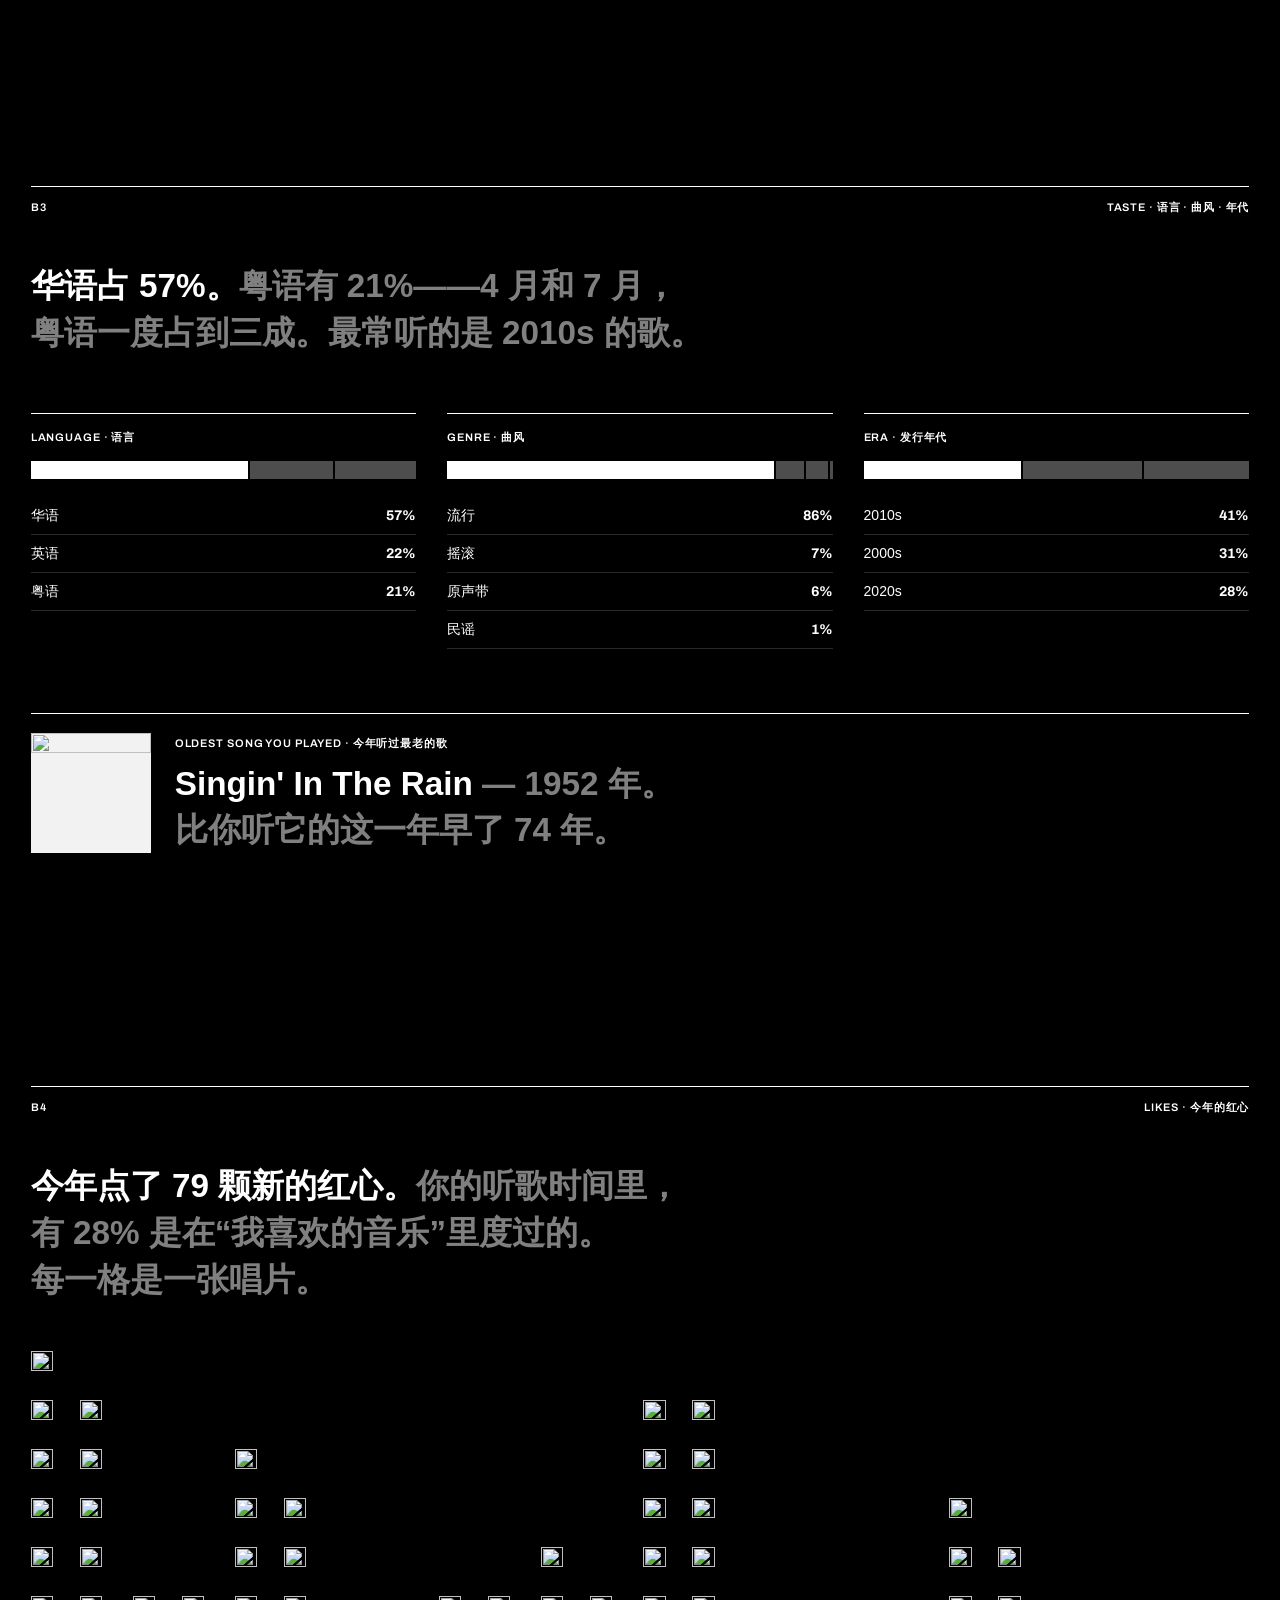
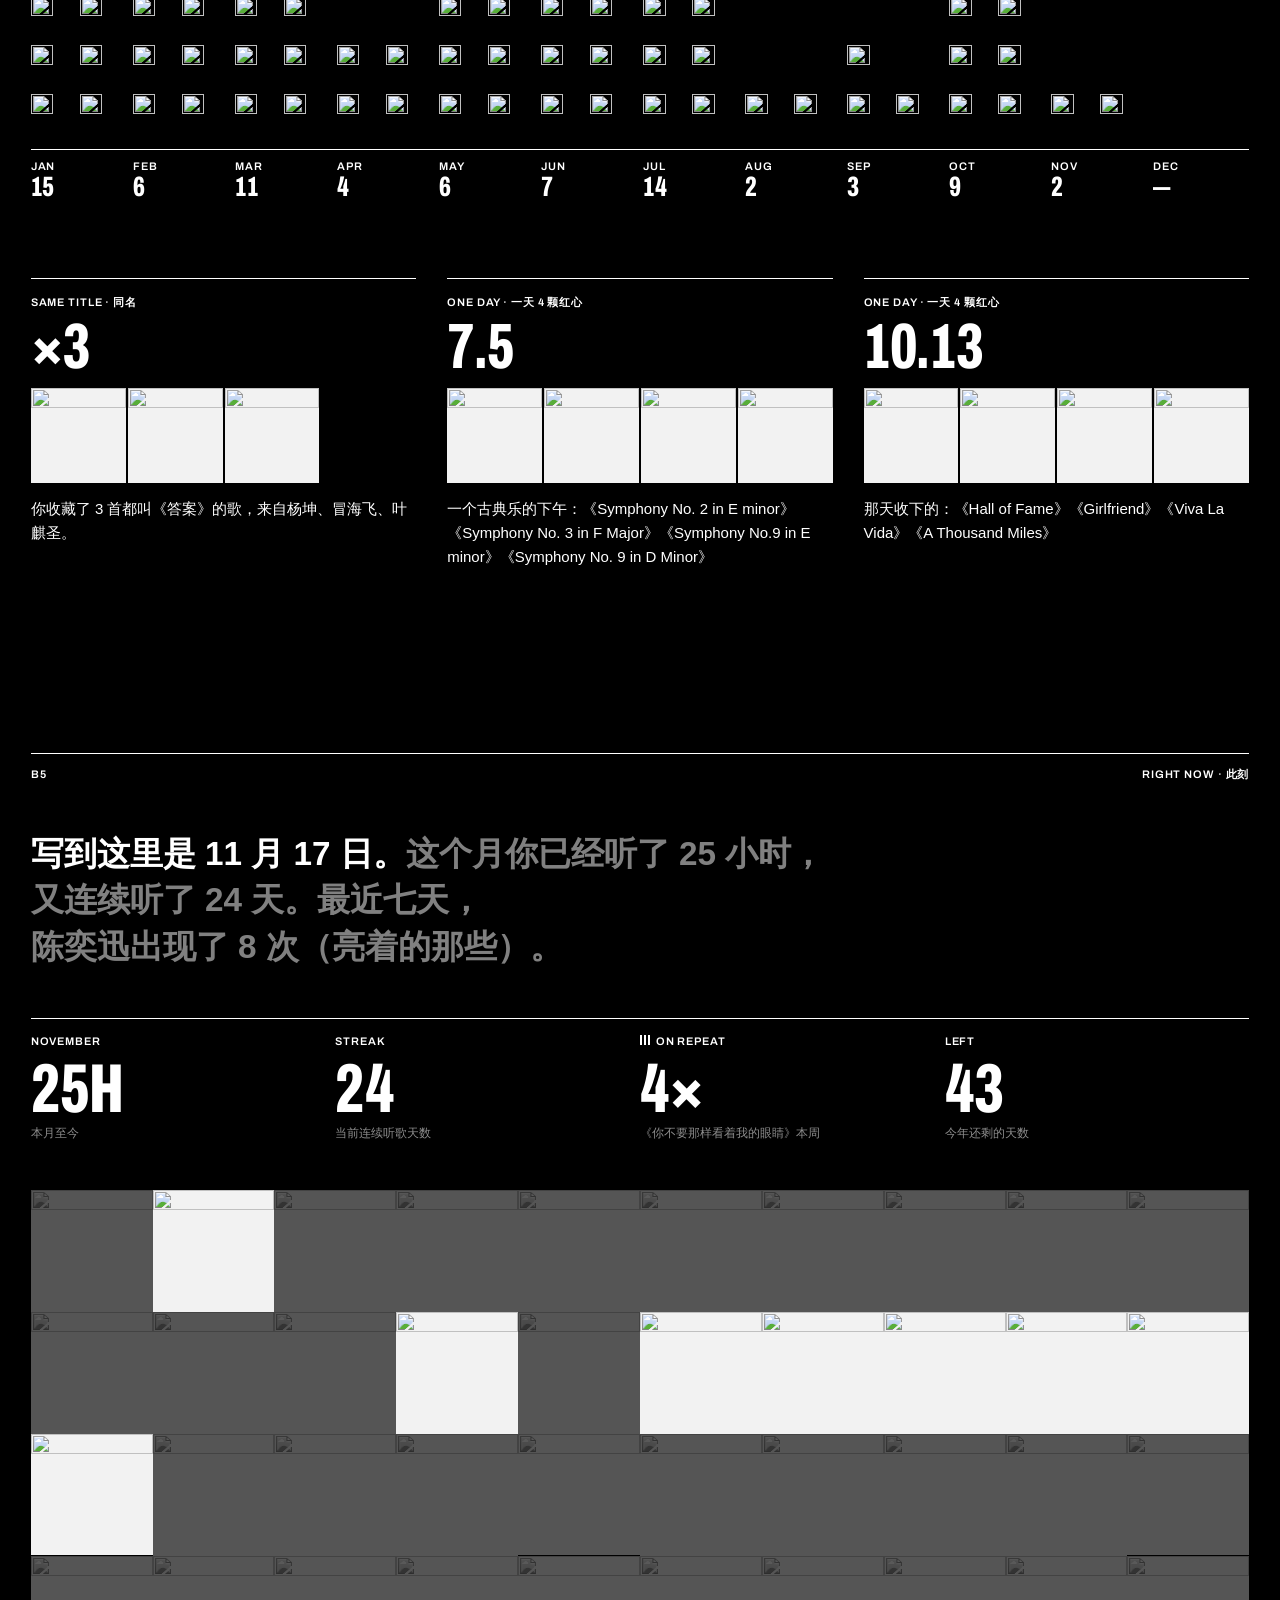
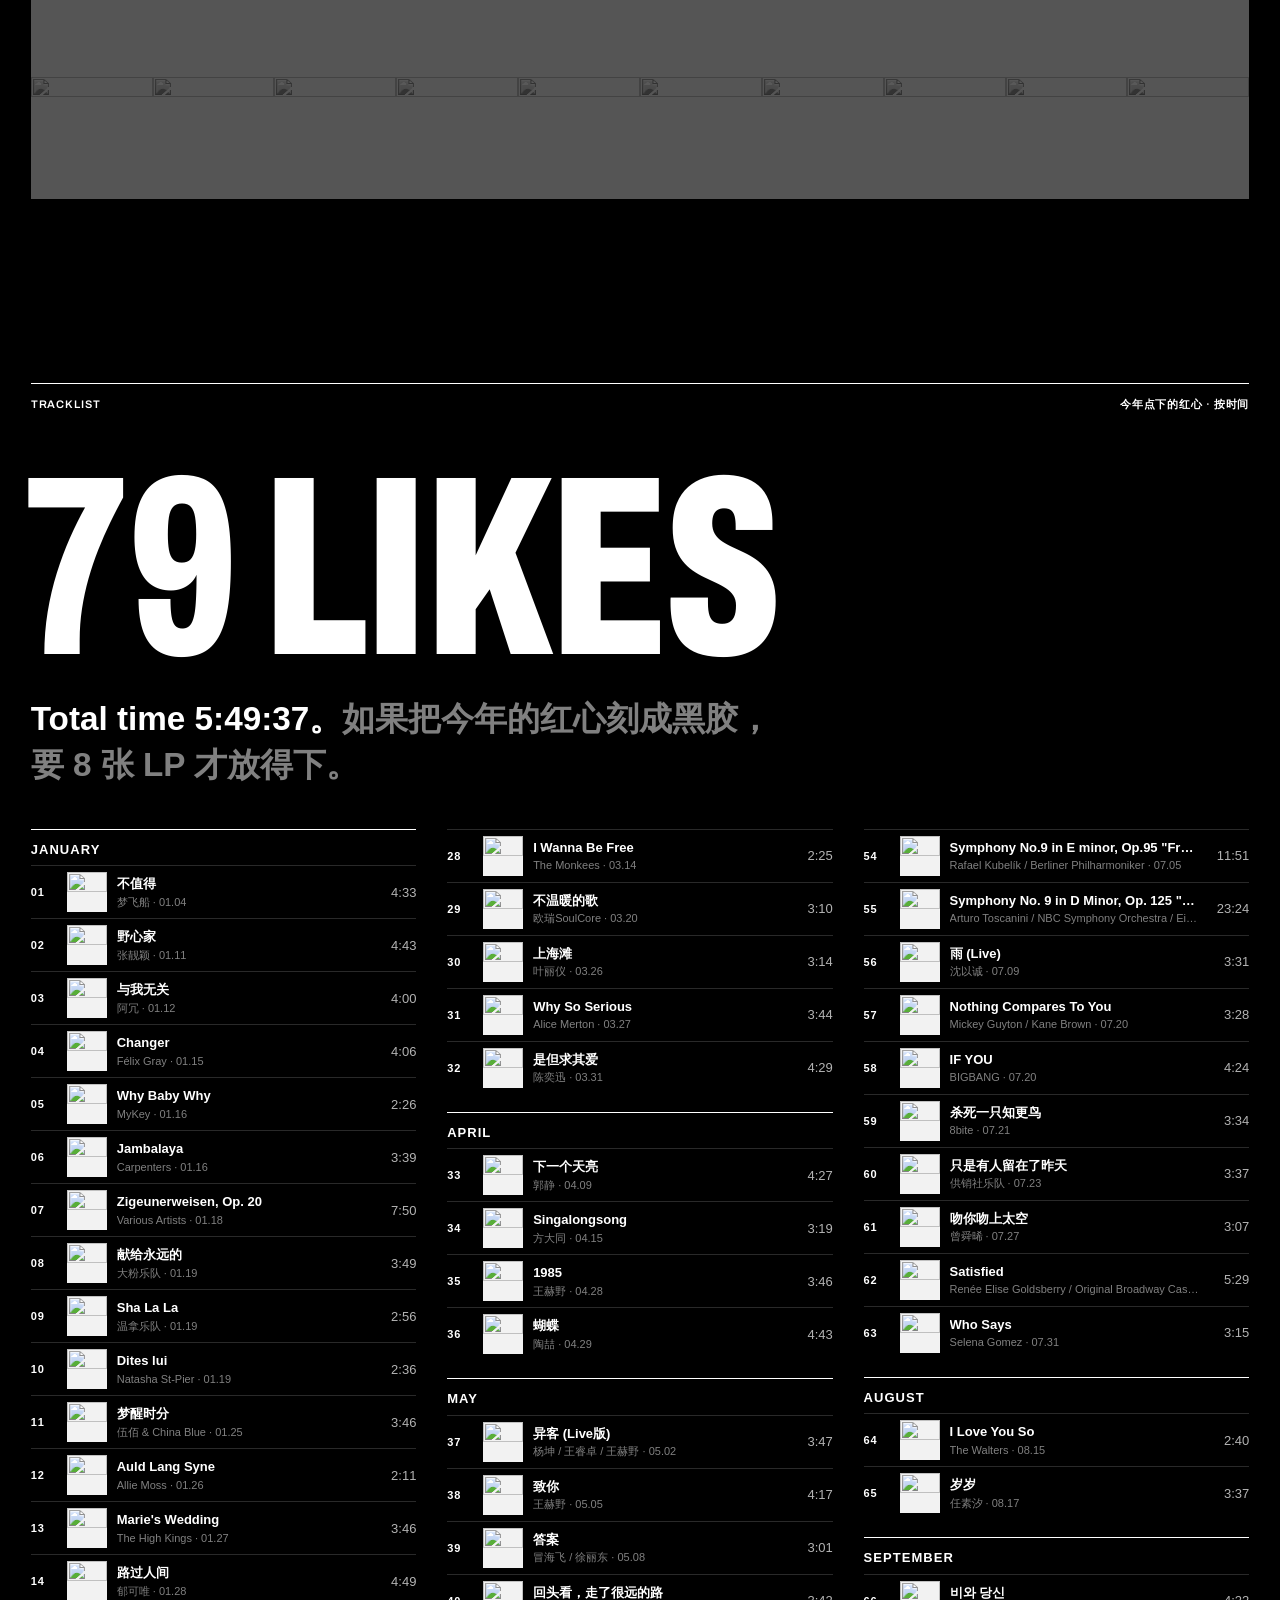
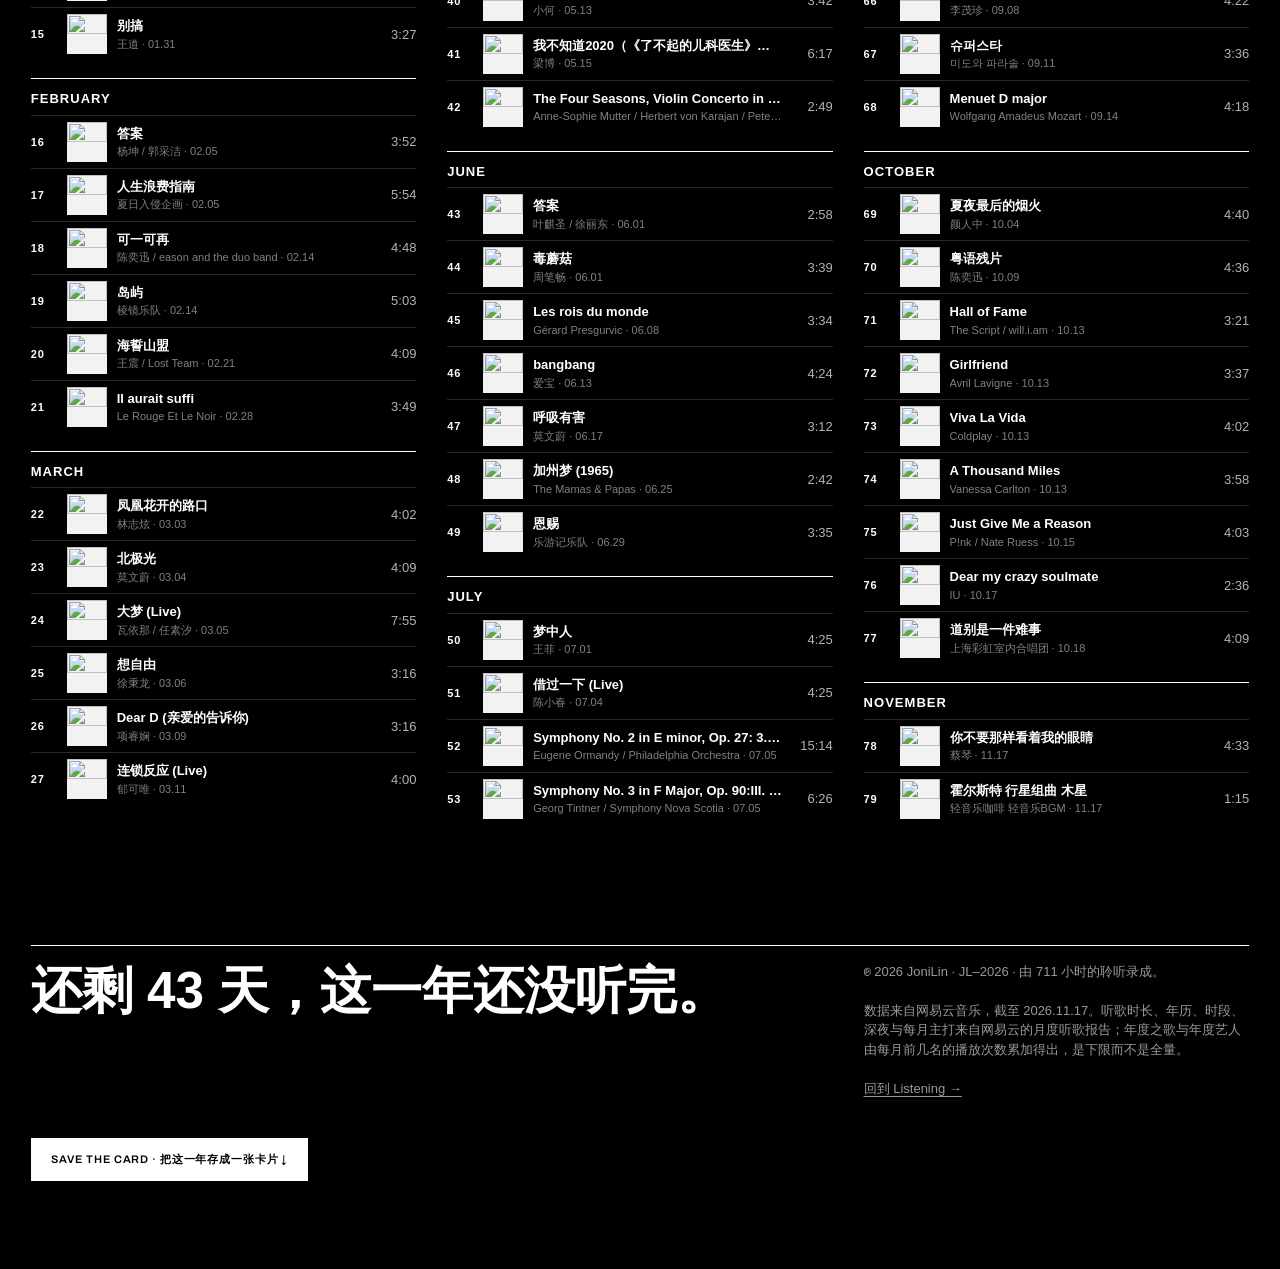
==== commit fecec1d2: "年度报告打磨：封底式目录、年历悬停与最长的一天、导航标签、章节自动重排、叠线图修正、年度卡片；手机上音乐按钮不再被撑成竖条 Co-Authored-By: Claude Opus 5.5 <norep" ====
--- a/2026/index.html
+++ b/2026/index.html
@@ -16,9 +16,43 @@
 .top { position: fixed; inset: 0 0 auto 0; z-index: 30; height: 40px; display: flex; align-items: center; justify-content: space-between; mix-blend-mode: difference; color: #fff; }
 .prog { position: fixed; left: 0; top: 0; height: 2px; background: #fff; z-index: 31; width: 0; mix-blend-mode: difference; }
 .toc { position: fixed; right: 8px; top: 50%; align-items: flex-end; transform: translateY(-50%); z-index: 29; display: flex; flex-direction: column; gap: 6px; mix-blend-mode: difference; }
-.toc a { display: block; width: 8px; height: 2px; background: #fff; opacity: .3; transition: opacity .2s, width .2s; }
-.toc a.on { opacity: 1; width: 16px; }
-.toc a:hover { opacity: .8; }
+.toc { gap: 0; }
+.toc a { position: relative; display: flex; align-items: center; justify-content: flex-end; height: 14px; padding-left: 12px; opacity: .35; transition: opacity .2s; }
+.toc a::after { content: ''; display: block; width: 8px; height: 2px; background: #fff; transition: width .2s; }
+.toc a span { font: 600 10px/1 var(--cjk); letter-spacing: .04em; white-space: nowrap; margin-right: 10px; opacity: 0; transform: translateX(6px); transition: opacity .2s, transform .2s; pointer-events: none; }
+.toc a.on { opacity: 1; } .toc a.on::after { width: 18px; }
+.toc:hover a { opacity: .7; } .toc:hover a:hover { opacity: 1; }
+.toc:hover a span { opacity: 1; transform: none; }
+
+/* 封底式目录 */
+.contents { padding-top: 96px; padding-bottom: 120px; background: #000; color: #fff; }
+.ct-h { display: flex; justify-content: space-between; border-top: 1px solid #fff; padding-top: 12px; }
+.ct-cols { display: grid; grid-template-columns: 1fr 1fr; gap: var(--pad); margin-top: 48px; }
+.ct-side { padding-bottom: 12px; border-bottom: 1px solid #fff; }
+.ct-cols button { width: 100%; display: grid; grid-template-columns: 40px auto minmax(24px, 1fr) auto; align-items: end; gap: 12px; padding: 18px 0 14px; border: 0; border-bottom: 1px solid var(--hair);
+  background: none; color: inherit; font: inherit; text-align: left; cursor: pointer; transition: padding .3s cubic-bezier(.2,.7,.2,1), background .2s; }
+.ct-cols button:hover { padding-left: 10px; padding-right: 10px; background: rgba(255,255,255,.06); }
+.ct-cols .no { align-self: start; padding-top: 4px; opacity: .55; }
+.ct-cols .nm b { display: block; font-size: 20px; font-weight: 700; letter-spacing: .01em; text-transform: uppercase; font-stretch: 85%; }
+.ct-cols .nm small { display: block; font-family: var(--cjk); font-size: 13px; opacity: .6; margin-top: 4px; white-space: nowrap; overflow: hidden; text-overflow: ellipsis; max-width: 22em; }
+.ct-cols .lead { height: 1px; border-bottom: 1px dotted rgba(255,255,255,.35); margin-bottom: 10px; }
+.ct-cols .v { display: flex; align-items: baseline; gap: 6px; }
+.ct-cols .v b { font-size: clamp(40px, 4.4vw, 64px); }
+.ct-cols .v small { font-family: var(--cjk); font-size: 13px; opacity: .6; }
+.ct-foot { display: flex; justify-content: space-between; align-items: center; gap: 16px; margin-top: 40px; }
+.ct-foot > .cap { opacity: .5; }
+.card-btn { background: #fff; color: #000; border: 0; padding: 14px 20px; cursor: pointer; font-family: var(--sans); }
+.card-btn:hover { background: #ddd; }
+.end-card { margin-top: 40px; }
+
+/* 年度卡片预览 */
+.cardv { position: fixed; inset: 0; z-index: 70; background: rgba(0,0,0,.86); display: flex; align-items: center; justify-content: center; gap: 32px; padding: 32px; opacity: 0; transition: opacity .3s; }
+.cardv.on { opacity: 1; }
+.cardv img { max-height: calc(100vh - 64px); max-width: min(540px, 100%); box-shadow: 0 30px 80px rgba(0,0,0,.6); }
+.cardv .side { display: flex; flex-direction: column; gap: 10px; max-width: 220px; color: #fff; }
+.cardv .side p { font-family: var(--cjk); font-size: 13px; opacity: .6; line-height: 1.6; }
+.cardv .side a, .cardv .side button { text-align: center; padding: 12px 16px; border: 1px solid #fff; background: none; color: #fff; cursor: pointer; font: 600 11px/1.2 var(--sans); letter-spacing: .08em; text-transform: uppercase; }
+.cardv .side a { background: #fff; color: #000; }
 
 .ch { position: relative; min-height: 100vh; padding: 96px var(--pad) 88px; }
 .ch-h { display: flex; justify-content: space-between; border-top: 1px solid currentColor; padding-top: 12px; margin-bottom: 48px; }
@@ -59,8 +93,11 @@
 .yrs-x { display: grid; grid-template-columns: repeat(10, minmax(0, 1fr)); gap: 6px; margin-top: 8px; }
 
 /* 02 年历 */
-.cal { display: grid; grid-auto-flow: column; grid-template-rows: repeat(7, minmax(0, 1fr)); gap: 3px; margin-top: 56px; }
-.cal i { aspect-ratio: 1; background: #fff; border-radius: 1px; position: relative; }
+.cal { display: grid; grid-auto-flow: column; grid-template-rows: repeat(7, minmax(0, 1fr)); gap: 3px; margin-top: 12px; }
+.cal i { aspect-ratio: 1; background: rgba(255,255,255,var(--o, 1)); border-radius: 1px; position: relative; cursor: crosshair; }
+.cal i.cur { outline: 2px solid #fff; outline-offset: 1px; z-index: 1; }
+.cal-read { margin-top: 40px; min-height: 18px; opacity: .8; }
+.cal-read b { font-weight: 700; }
 .cal i.z { background: transparent; box-shadow: inset 0 0 0 1px rgba(255,255,255,.35); }
 .cal i.fut { background: rgba(255,255,255,.06); }
 .cal i.lead { background: transparent; }
@@ -196,6 +233,18 @@
 
 @media (max-width: 720px) {
   .toc { display: none; }
+  .contents { padding-top: 72px; padding-bottom: 88px; }
+  .ct-cols { grid-template-columns: 1fr; row-gap: 40px; margin-top: 32px; }
+  .ct-cols button { grid-template-columns: 30px minmax(0, 1fr) auto; }
+  .ct-cols .lead { display: none; }
+  .ct-cols .nm small { white-space: normal; }
+  .ct-cols .v b { font-size: 40px; }
+  .ct-foot { flex-direction: column-reverse; align-items: stretch; }
+  .cardv { flex-direction: column; gap: 16px; padding: 20px; }
+  .cardv img { max-height: calc(100vh - 200px); }
+  .cardv .side { max-width: none; width: 100%; flex-direction: row; flex-wrap: wrap; }
+  .cardv .side p { flex-basis: 100%; }
+  .cardv .side a, .cardv .side button { flex: 1; }
   .kpis { grid-template-columns: repeat(2, minmax(0, 1fr)); }
   .sot .sleeve { grid-column: 1 / 13; width: 74%; }
   .reveal.in .sot .vinyl { transform: translateX(30%); }
@@ -252,21 +301,26 @@
   </div>
 </header>
 
+<section class="contents pad" id="contents" aria-label="目录">
+  <div class="ct-h cap"><span>Contents · 目录</span><span id="ct-cat"></span></div>
+  <div class="ct-cols"><div><p class="cap ct-side">Side A · 时间</p><ol id="ct-a"></ol></div><div><p class="cap ct-side">Side B · 歌与人</p><ol id="ct-b"></ol></div></div>
+  <div class="ct-foot"><span class="cap">点任意一行，跳到那一章</span><button class="card-btn cap" data-card>Save the card · 保存年度卡片 ↓</button></div>
+</section>
+
 <main>
   <section class="ch" data-t="Time"><div class="ch-h cap"><span>A1</span><span>Minutes · 听歌时长</span></div>
     <div class="reveal"><div class="giant xl tnum" id="t-h">—</div><p class="say" id="t-say"></p><div class="kpis cap" id="t-kpi"></div>
       <div class="yrs" id="yrs"></div><div class="yrs-x cap" id="yrs-x"></div></div>
   </section>
 
-  <section class="ch" data-t="Calendar"><div class="ch-h cap"><span>A2</span><span>Calendar · 听歌年历</span></div>
-    <div class="reveal"><p class="say" id="cal-say"></p><div class="cal-wrap"><div class="cal" id="cal"></div><div class="cal-x cap" id="cal-x"></div></div>
-      <div class="legend cap" id="legend"></div></div>
+  <section class="ch" data-t="Calendar"><div class="ch-h cap"><span>A2</span><span>Calendar · 听歌年历与最长的一天</span></div>
+    <div class="reveal"><p class="say" id="cal-say"></p><p class="cal-read cap" id="cal-read" aria-live="polite">Hover a day · 把鼠标放在任意一天上</p><div class="cal-wrap"><div class="cal" id="cal"></div><div class="cal-x cap" id="cal-x"></div></div>
+      <div class="legend cap" id="legend"></div><div class="duo" id="duo"></div></div>
   </section>
 
   <section class="ch" data-t="Late"><div class="ch-h cap"><span>A3</span><span>Late Nights · 最晚的时刻</span></div>
     <div class="reveal"><div class="clock xl tnum" id="late-t">—</div><p class="say" id="late-say"></p>
-      <div class="nights cap" id="nights"></div>
-      <div class="duo" id="duo"></div></div>
+      <div class="nights cap" id="nights"></div></div>
   </section>
 
   <section class="ch" data-t="Day"><div class="ch-h cap"><span>A4</span><span>Your Day · 一天之中</span></div>
@@ -280,7 +334,7 @@
   <div class="flip pad" aria-hidden="true">
     <div class="cap"><span>End of Side A</span><span id="flip-a"></span></div>
     <div class="flip-mid"><span class="flip-disc"><span class="spin vinyl-face"><span class="lbl"><span id="cat2">2026</span><b>B</b><span>33⅓ RPM</span></span></span><span class="sheen"></span></span><b class="xl">Side B</b></div>
-    <div class="cap"><span>翻面 · 年度之歌、年度艺人、口味、红心、此刻</span><span>B1 — B5</span></div>
+    <div class="cap"><span id="flip-bz">翻面 · 年度之歌、年度艺人、口味、红心、此刻</span><span id="flip-b">B1 — B5</span></div>
   </div>
 
   <section class="ch" id="sot-sec" data-t="Song"><div class="ch-h cap"><span>B1</span><span>Song of the Year · 年度之歌</span></div>
@@ -309,6 +363,7 @@
     <p class="say" id="b-rt" style="margin-top:20px"></p>
     <ol class="liner" id="liner"></ol>
     <div class="end"><p class="big" id="e-big"></p><p class="small" id="e-small"></p></div>
+    <button class="card-btn cap end-card" data-card>Save the card · 把这一年存成一张卡片 ↓</button>
   </section>
 </main>
 
@@ -343,6 +398,7 @@
 const MON = ['Jan','Feb','Mar','Apr','May','Jun','Jul','Aug','Sep','Oct','Nov','Dec'];
 const now = dt(Math.max(D.fetchedAt, LS.updatedAt));
 const noteAttr = (k, v) => window.Liner && v != null && Liner.has(k, v) ? `data-note="${k}:${v}"` : '';
+const HL = {}, CARD = {};   // 每章的要点（目录用）和年度卡片要用的数据
 const tip = s => `title="${(s.n || '').replace(/"/g, '')}${s.a ? ' — ' + s.a.join(' / ') : ''}"`;
 
 /* ---------- 听歌数据整理 ---------- */
@@ -399,6 +455,7 @@
   <div>Days<b class="xl tnum">${listened}/${days.length}</b><small>有听歌的天数</small></div>
   <div>Streak<b class="xl tnum">${best}</b><small>最长连续听歌天数</small></div>
   <div>Since ${Math.min(...LS.years.map(y => y[0]), Y)}<b class="xl tnum">${fmt(LS.total / 3600)}</b><small>注册以来总时长（小时）</small></div>`;
+HL.Time = [fmt(totalMin / 60), '小时', `听歌时长 · 平均每天 ${Math.floor(totalMin / days.length / 60)}:${pad2(Math.round(totalMin / days.length % 60))}`];
 const yrs = [...LS.years.map(y => [y[0], y[2] / 3600])].filter(y => y[0] < Y).concat([[Y, totalMin / 60]]).sort((a, b) => a[0] - b[0]);
 const ymax = Math.max(...yrs.map(y => y[1])), ypk = yrs.reduce((a, b) => b[1] > a[1] ? b : a)[0];
 $('#yrs').style.gridTemplateColumns = $('#yrs-x').style.gridTemplateColumns = `repeat(${yrs.length}, minmax(0, 1fr))`;
@@ -414,13 +471,26 @@
 const marks = new Set(topDays.slice(0, 2).map(d => d.t.toDateString()));
 $('#cal').innerHTML = '<i class="lead"></i>'.repeat(lead) + allDays.map(d => { const v = vOf[d.toDateString()];
   if (v === undefined) return '<i class="fut"></i>';
-  return v === 0 ? `<i class="z" title="${d.getMonth() + 1}.${d.getDate()} · 0"></i>` : `<i class="${marks.has(d.toDateString()) ? 'mk' : ''}" style="opacity:${lvl(v)}" title="${d.getMonth() + 1}.${d.getDate()} · ${hm(v)}"></i>`; }).join('');
+  return v === 0 ? `<i class="z" data-d="${+d}" data-v="0"></i>` : `<i class="${marks.has(d.toDateString()) ? 'mk' : ''}" style="--o:${lvl(v)}" data-d="${+d}" data-v="${v}"></i>`; }).join('');
 const weeks = Math.ceil((lead + allDays.length) / 7);
 $('#cal').style.gridTemplateColumns = $('#cal-x').style.gridTemplateColumns = `repeat(${weeks}, minmax(0, 1fr))`;
 let lastM = -1; $('#cal-x').innerHTML = Array.from({ length: weeks }, (_, w) => { const d = allDays[Math.min(allDays.length - 1, w * 7 - lead + 6)]; const show = d.getMonth() !== lastM; lastM = d.getMonth(); return `<span>${show ? MON[d.getMonth()] : ''}</span>`; }).join('');
-$('#legend').innerHTML = `Less ${[.22, .45, .7, 1].map(o => `<i style="opacity:${o}"></i>`).join('')} More &nbsp;·&nbsp; 空心 = 那天没有听歌 &nbsp;·&nbsp; 外框 = 听得最久的两天`;
+$('#legend').innerHTML = `Less ${[.22, .45, .7, 1].map(o => `<i style="background:rgba(255,255,255,${o})"></i>`).join('')} More &nbsp;·&nbsp; 空心 = 那天没有听歌 &nbsp;·&nbsp; 外框 = 听得最久的两天`;
 const zeros = days.filter(d => d.v === 0);
 const bestStart = new Date(bestEnd.getFullYear(), bestEnd.getMonth(), bestEnd.getDate() - best + 1);
+$('#duo').innerHTML = topDays.slice(0, 2).map((d, i) => { const hrs = Math.min(24, Math.round(d.v / 60));
+  return `<div><span class="cap">${i ? 'Runner-up' : 'The longest day'} · ${['最长的一天', '第二长的一天'][i]}</span>
+    <div class="d xl tnum">${d.t.getMonth() + 1}.${d.t.getDate()}</div>
+    <p class="say" style="font-size:22px">${hm(d.v)}<span class="dim"> — 一天 24 小时里的 ${Math.round(d.v / 14.4)}%</span></p>
+    <div class="bar24">${Array.from({ length: 24 }, (_, h) => `<i class="${h < hrs ? 'on' : ''}"></i>`).join('')}</div></div>`; }).join('');
+// 悬停或点一天，显示那天的日期和时长
+const WK = ['周日', '周一', '周二', '周三', '周四', '周五', '周六'];
+const read = e => { const c = e.target.closest('#cal i[data-d]'); if (!c) return; const d = new Date(+c.dataset.d), v = +c.dataset.v;
+  $('#cal-read').innerHTML = `<b>${d.getMonth() + 1} 月 ${d.getDate()} 日 · ${WK[d.getDay()]}</b> &nbsp; ${v ? hm(v) : '没有听歌'}${marks.has(d.toDateString()) ? ' · 今年最长的两天之一' : ''}`;
+  $('#cal').querySelectorAll('.cur').forEach(x => x.classList.remove('cur')); c.classList.add('cur'); };
+if (matchMedia('(hover: none)').matches) $('#cal-read').textContent = 'Tap a day · 点任意一天，看那天听了多久';
+$('#cal').addEventListener('pointerover', read); $('#cal').addEventListener('click', read);
+HL.Calendar = [`${best}`, '天', `最长连续听歌 · 最长的一天是 ${topDays[0].t.getMonth() + 1}.${topDays[0].t.getDate()}`];
 $('#cal-say').innerHTML = `从 ${md(bestStart)}到 ${md(bestEnd)}，你连续 <b>${best}</b> 天没有一天不听歌。` +
   `<span class="dim">${best >= 170 ? '整整半年。' : best >= 90 ? '整整一季。' : ''}${zeros.length ? `今年一共空了 ${zeros.length} 天，第一次是 ${md(zeros[0].t)}。` : '今年到现在，你一天都没有落下。'}</span>`;
 });
@@ -430,16 +500,13 @@
 if (!latest) throw new Error('no lateSleep');
 const lt = dt(latest.t);
 $('#late-t').textContent = `${pad2(lt.getHours())}:${pad2(lt.getMinutes())}`;
+HL.Late = [`${pad2(lt.getHours())}:${pad2(lt.getMinutes())}`, '', `最晚的一次 · ${lt.getMonth() + 1} 月 ${lt.getDate()} 日`];
 const sameDay = topDays.find(d => d.t.toDateString() === new Date(lt.getFullYear(), lt.getMonth(), lt.getDate()).toDateString());
 $('#late-say').innerHTML = `今年最晚的一次，是 ${md(latest.t)}${lt.getHours() < 6 ? '凌晨' : '夜里'} ${lt.getHours()}:${pad2(lt.getMinutes())}，你还在听歌。` +
   `<span class="dim">${sameDay ? `那一天你一共听了 ${hm(sameDay.v)}。` : ''}${latest.m.topSong ? `那个月，你把《${latest.m.topSong.n}》放了 ${latest.m.topSong.pc} 遍。` : ''}</span>`;
 $('#nights').innerHTML = late.map(x => { const d = dt(x.t); return `<div class="${x === latest ? 'late' : ''}">${MON[x.i]}<b class="xl tnum">${pad2(d.getHours())}:${pad2(d.getMinutes())}</b>
   ${x.m.topSong ? art(x.m.topSong.pic, 160, tip(x.m.topSong)) : ''}</div>`; }).join('');
-$('#duo').innerHTML = topDays.slice(0, 2).map((d, i) => { const hrs = Math.min(24, Math.round(d.v / 60));
-  return `<div><span class="cap">${i ? 'Runner-up' : 'The longest day'} · ${['最长的一天', '第二长的一天'][i]}</span>
-    <div class="d xl tnum">${d.t.getMonth() + 1}.${d.t.getDate()}</div>
-    <p class="say" style="font-size:22px">${hm(d.v)}<span class="dim"> — 一天 24 小时里的 ${Math.round(d.v / 14.4)}%</span></p>
-    <div class="bar24">${Array.from({ length: 24 }, (_, h) => `<i class="${h < hrs ? 'on' : ''}"></i>`).join('')}</div></div>`; }).join('');
+
 });
 
 /* ---------- 04 一天之中 ---------- */
@@ -452,6 +519,7 @@
 const ppk = order.reduce((a, b) => per[b] > per[a] ? b : a);
 $('#dstrip').innerHTML = order.map(k => `<div class="${k === ppk ? 'pk' : ''}" style="flex:${Math.max(per[k], psum * .085)}">
   <span class="cap">${PN[k][1]}<br><span class="zh">${PN[k][0]}</span></span><b class="xl tnum">${Math.round(per[k] / psum * 100)}%</b></div>`).join('');
+HL.Day = [`${Math.round(per[ppk] / psum * 100)}%`, '', `最常在${PN[ppk][0]}听歌`];
 $('#dp-say').innerHTML = `你最常在<b>${PN[ppk][0]}</b>听歌，占了全天的 ${Math.round(per[ppk] / psum * 100)}%。` +
   `<span class="dim">${per.deep_night > 600 ? `深夜也不少：今年有 ${fmt(per.deep_night / 60)} 个小时，是在别人睡着之后听的。` : '深夜很少听歌，作息不错。'}</span>`;
 });
@@ -461,20 +529,21 @@
 const mmax = Math.max(...MS.map(m => m.min));
 const allM = Array.from({ length: 12 }, (_, i) => MS[i] || null);
 const dmax = Math.max(...days.map(d => d.v));
-const ridgePath = vals => { const pts = vals.map((v, i) => [(i + .5) / 31 * 100, 100 - Math.sqrt(v / dmax) * 92]);
+const ridgePath = (vals, partial) => { const pts = vals.map((v, i) => [(i + .5) / 31 * 100, 100 - Math.sqrt(v / dmax) * 92]);
   if (!pts.length) return { line: 'M0,100 L100,100', fill: '' };
   let d = `M0,100 L${pts[0][0].toFixed(2)},100 L${pts[0][0].toFixed(2)},${pts[0][1].toFixed(2)}`;
   for (let i = 1; i < pts.length; i++) { const [x0, y0] = pts[i - 1], [x1, y1] = pts[i], mx = (x0 + x1) / 2;
     d += ` C${mx.toFixed(2)},${y0.toFixed(2)} ${mx.toFixed(2)},${y1.toFixed(2)} ${x1.toFixed(2)},${y1.toFixed(2)}`; }
-  const lx = pts[pts.length - 1][0].toFixed(2); d += ` L${lx},100`;
-  return { line: d + ' L100,100', fill: d + ' Z' }; };
+  const lx = pts[pts.length - 1][0].toFixed(2);
+  return { line: partial ? d : d + ` L${lx},100 L100,100`, fill: d + ` L${lx},100 Z` }; };
 const mpkI = MS.indexOf(MS.reduce((a, b) => b.min > a.min ? b : a));
-$('#ridge').innerHTML = allM.map((m, i) => { const vals = m ? days.filter(d => d.t.getMonth() === i).map(d => d.v) : [], p = ridgePath(vals);
+$('#ridge').innerHTML = allM.map((m, i) => { const vals = m ? days.filter(d => d.t.getMonth() === i).map(d => d.v) : [], p = ridgePath(vals, m && i === now.getMonth());
   return `<div class="r cap ${i === mpkI ? 'pk' : ''} ${m ? '' : 'fut'}"><span>${MON[i]}</span><div class="w"><svg viewBox="0 0 100 100" preserveAspectRatio="none">
     ${p.fill ? `<path class="fill" d="${p.fill}"/>` : ''}<path class="line" d="${p.line}"/></svg></div><span class="tnum">${m ? fmt(m.min / 60) + 'h' : '—'}</span></div>`; }).join('') +
   `<div class="ridge-x cap"><span></span><div><span>Day 1</span><span>10</span><span>20</span><span>31</span></div><span>Hours</span></div>`;
 $('#mtop').innerHTML = allM.map((m, i) => `<div ${m && m.topSong ? noteAttr('song', m.topSong.id) : ''}>${MON[i]}${m && m.topSong ? `${art(m.topSong.pic, 200, tip(m.topSong))}<p class="t">${m.topSong.n}</p><p class="p tnum">${m.topSong.pc}×</p>` : ''}</div>`).join('');
 const mpk = MS.reduce((a, b) => b.min > a.min ? b : a), mlow = (LS.months.filter(m => m.min > 0).length ? LS.months.filter(m => m.min > 0) : LS.months).reduce((a, b) => b.min < a.min ? b : a);
+HL.Months = [`${dt(mpk.start + 864e5).getMonth() + 1} 月`, '', `听得最多的月份 · ${fmt(mpk.min / 60)} 小时`];
 $('#mo-say').innerHTML = `${dt(mpk.start + 864e5).getMonth() + 1} 月听得最多，${fmt(mpk.min / 60)} 小时；${dt(mlow.start + 864e5).getMonth() + 1} 月最少，${fmt(mlow.min / 60)} 小时。` +
   `<span class="dim">每一条线是一个月，每个起伏是一天。最下面是每个月循环最多的歌。</span>`;
 });
@@ -487,6 +556,7 @@
     const k = n + '|' + pic; SP[k] = SP[k] || { n, pic, pc: 0, a, months: [], full }; SP[k].pc += pc || 0; SP[k].months.push(MON[LS.months.indexOf(m)]); if (full) SP[k].full = full; if (a) SP[k].a = a; }); });
 const songs = Object.values(SP).sort((a, b) => b.pc - a.pc), S1 = songs[0];
 if (!S1) throw new Error('no top songs'); recPic = S1.pic;
+HL.Song = [`${S1.pc}`, '次', `年度之歌《${S1.n}》`]; CARD.song = S1;
 const first = S1.full?.items.find(x => x[0] === '第一次听');
 const likedS1 = D.liked.find(s => s.n === S1.n);
 const allTimePc = (D.allTime.find(s => s.n === S1.n) || {}).pc;
@@ -508,6 +578,7 @@
   add(t.n, t.pic, t.pc, true); (t.more || []).forEach(x => /次收听/.test(x[2]) && add(x[0], x[1], parseInt(x[2]), false)); });
 const arts = Object.values(AP).sort((a, b) => b.tops.length - a.tops.length || b.pc - a.pc), A1 = arts[0];
 if (!A1) throw new Error('no artists');
+HL.Artist = [`${A1.tops.length}`, '个月', `年度艺人 ${A1.n} · 月度歌手`]; CARD.artist = A1;
 const mins1 = LS.months.filter(m => m.topArtist?.n === A1.n).reduce((s, m) => s + (parseInt((m.topArtist.items[1] || [])[1]) || 0), 0);
 $('#art').innerHTML = `<div class="ahero">${art(A1.pic, 600)}<div class="info"><span class="cap">Artist of ${Y}</span><h3>${A1.n}</h3>
   <p class="say" style="margin-top:24px">${A1.tops.length} 个月的月度歌手。<span class="dim">${A1.tops.map(MZH).join('、')}${mins1 ? `——光是这几个月就听了 ${fmt(mins1 / 60)} 个小时` : ''}，至少 ${A1.pc} 次。</span></p>
@@ -530,6 +601,7 @@
 const ls = langs.reduce((a, b) => a + b[1], 0), canto = langs.find(l => l[0] === '粤语');
 const cantoHi = LS.months.map((m, i) => (m.lang || []).find(x => x[0] === '粤语' && x[1] >= 28) ? (i + 1) + ' 月' : null).filter(Boolean);
 const olds = LS.months.map(m => m.age?.oldest).filter(Boolean).sort((a, b) => a.y - b.y)[0];
+HL.Taste = [`${Math.round(langs[0][1] / ls * 100)}%`, '', `${langs[0][0]}${eras.length ? ` · 最常听 ${eras[0][0]}` : ''}`];
 $('#ta-say').innerHTML = `${langs[0][0]}占 ${Math.round(langs[0][1] / ls * 100)}%。<span class="dim">${canto && langs[0][0] !== '粤语' ? `粤语有 ${Math.round(canto[1] / ls * 100)}%${cantoHi.length ? `——${cantoHi.join('和 ')}，粤语一度占到三成` : ''}。` : ''}${eras.length ? `最常听的是 ${eras[0][0]} 的歌。` : ''}</span>`;
 if (!olds) $('#oldest').remove(); else $('#oldest').innerHTML = `${art(olds.pic, 240)}<div><span class="cap">Oldest song you played · 今年听过最老的歌</span>
   <p class="say" style="margin-top:8px">${olds.n}<span class="dim"> — ${olds.y} 年。比你听它的这一年早了 ${Y - olds.y} 年。</span></p></div>`;
@@ -537,10 +609,12 @@
 
 /* ---------- 09 红心 ---------- */
 sect('Likes', () => {
+if (!N) throw new Error('no likes this year');
 const M = Array.from({ length: 12 }, () => []); L.forEach(s => M[dt(s.at).getMonth()].push(s));
 $('#months').innerHTML = M.map((list, i) => `<div class="m ${i > now.getMonth() ? 'fut' : ''}">${list.map(s => `<img src="${img(s.pic, 120)}" alt="" ${tip(s)} loading="lazy">`).join('')}</div>`).join('');
 $('#months-x').innerHTML = M.map((l, i) => `<span>${MON[i]}<b class="xl tnum">${i > now.getMonth() ? '—' : l.length}</b></span>`).join('');
 const likedPlays = LS.months.map(m => +(sec(m, 'maxPlayChannel') || [0, 0, 0])[2]).reduce((a, b) => a + b, 0);
+HL.Likes = [`${N}`, '颗', '今年新点的红心'];
 $('#lk-say').innerHTML = `今年点了 ${N} 颗新的红心。<span class="dim">你的听歌时间里，有 ${Math.round(likedPlays / 60 / totalMin * 100)}% 是在“我喜欢的音乐”里度过的。每一格是一张唱片。</span>`;
 // 小注：同名的歌、收得最多的那天
 const norm = n => n.replace(/[（(].*?[)）]/g, '').trim(), G = {}; L.forEach(s => (G[norm(s.n)] = G[norm(s.n)] || []).push(s));
@@ -560,6 +634,7 @@
 const wc = {}; D.week.forEach(s => s.a.forEach(a => wc[a] = (wc[a] || 0) + 1));
 if (!D.week.length || !LS.nov) throw new Error('no week');
 const [wa, wn] = Object.entries(wc).sort((a, b) => b[1] - a[1])[0];
+HL.Now = [`${curStreak}`, '天', `当前连续听歌 · 本月 ${fmt(LS.nov.min / 60)} 小时`];
 $('#n-say').innerHTML = `写到这里是 ${now.getMonth() + 1} 月 ${now.getDate()} 日。<span class="dim">这个月你已经听了 ${fmt(LS.nov.min / 60)} 小时，又连续听了 ${curStreak} 天。最近七天，${wa}出现了 ${wn} 次（亮着的那些）。</span>`;
 $('#n-kpi').innerHTML = `<div>${['January','February','March','April','May','June','July','August','September','October','November','December'][now.getMonth()]}<b class="xl tnum">${fmt(LS.nov.min / 60)}h</b><small>本月至今</small></div>
   <div>Streak<b class="xl tnum">${curStreak}</b><small>当前连续听歌天数</small></div>
@@ -575,7 +650,6 @@
 $('#b-h').textContent = `${N} Likes`;
 const rt = L.reduce((t, x) => t + (x.dt || 0), 0), lps = Math.ceil(rt / (44 * 60));
 $('#b-rt').innerHTML = `Total time ${Math.floor(rt / 3600)}:${pad2(Math.floor(rt % 3600 / 60))}:${pad2(Math.round(rt % 60))}。<span class="dim">如果把今年的红心刻成黑胶，要 ${lps} 张 LP 才放得下。</span>`;
-$("#flip-a").textContent = "A1 — A5";
 let html = '', lm = -1;
 L.forEach((s, i) => { const m = dt(s.at).getMonth();
   if (m !== lm) { html += `<li class="mo cap">${['January','February','March','April','May','June','July','August','September','October','November','December'][m]}</li>`; lm = m; }
@@ -586,12 +660,82 @@
 $('#e-small').innerHTML = `℗ ${Y} ${NICK} · ${CAT} · 由 ${fmt(totalMin / 60)} 小时的聆听录成。<br><br>数据来自网易云音乐，截至 ${now.getFullYear()}.${now.getMonth() + 1}.${now.getDate()}。听歌时长、年历、时段、深夜与每月主打来自网易云的月度听歌报告；年度之歌与年度艺人由每月前几名的播放次数累加得出，是下限而不是全量。<br><br><a href="../">回到 Listening →</a>`;
 });
 
+/* ---------- 年度卡片：在你自己的浏览器里画一张 1080×1350 的图，不上传 ---------- */
+const loadImg = u => new Promise(res => { if (!u) return res(null); const im = new Image(); im.crossOrigin = 'anonymous'; im.onload = () => res(im); im.onerror = () => res(null); im.src = img(u, 600); });
+async function makeCard() {
+  await document.fonts.ready;
+  const W = 1080, H = 1350, P = 72, c = document.createElement('canvas'); c.width = W; c.height = H; const x = c.getContext('2d');
+  const F = (w, size, cond) => { x.font = `${w} ${size}px Archivo, "PingFang SC", "Hiragino Sans GB", "Noto Sans SC", sans-serif`; x.fontStretch = cond ? 'extra-condensed' : 'normal'; };
+  const Z = (w, size) => { x.font = `${w} ${size}px -apple-system, "PingFang SC", "Hiragino Sans GB", "Noto Sans SC", sans-serif`; x.fontStretch = 'normal'; };
+  const cap = (t, X, Y, align = 'left', a = .6) => { F(600, 20); x.letterSpacing = '2px'; x.globalAlpha = a; x.textAlign = align; x.fillText(t.toUpperCase(), X, Y); x.globalAlpha = 1; x.letterSpacing = '0px'; x.textAlign = 'left'; };
+  const fitText = (t, max) => { if (x.measureText(t).width <= max) return t; while (t.length > 1 && x.measureText(t + '…').width > max) t = t.slice(0, -1); return t + '…'; };
+  const line = Y => { x.fillRect(P, Y, W - 2 * P, 2); };
+  x.fillStyle = '#0A0A0A'; x.fillRect(0, 0, W, H); x.fillStyle = '#fff';
+  cap(`${NICK_T} — The Year in Music`, P, 96, 'left', 1); cap(`${CAT} · 33⅓ RPM`, W - P, 96, 'right');
+  line(116);
+  F(800, 430, true); x.textBaseline = 'alphabetic'; x.fillText(String(Y), P - 14, 500);
+  // 每一天的听歌时长
+  const wy = 600, wh = 70, bw = (W - 2 * P) / allDays.length;
+  allDays.forEach((d, i) => { const v = vOf[d.toDateString()]; x.globalAlpha = v === undefined ? .15 : .9;
+    const h = v === undefined ? 3 : Math.max(2, Math.sqrt(v / vmax) * wh); x.fillRect(P + i * bw, wy - h, Math.max(1, bw - .6), h); });
+  x.globalAlpha = 1; line(wy + 2);
+  cap('每一根竖线是一天', P, wy + 34, 'left', .45);
+  // 四个数字
+  const K = [['Hours', fmt(totalMin / 60)], ['Days', String(listened)], ['Streak', String(best)], ['Likes', String(N)]], cw = (W - 2 * P) / 4;
+  K.forEach(([k, v], i) => { cap(k, P + i * cw, 690); F(800, 112, true); x.fillText(v, P + i * cw - 3, 800); });
+  line(840);
+  // 年度之歌 + 年度艺人
+  const S1 = CARD.song, A1 = CARD.artist, [si, ai] = await Promise.all([loadImg(S1 && S1.pic), loadImg(A1 && A1.pic)]);
+  if (S1) { const sz = 260, y0 = 872;
+    if (si) x.drawImage(si, P, y0, sz, sz); else { x.globalAlpha = .15; x.fillRect(P, y0, sz, sz); x.globalAlpha = 1; }
+    const tx = P + sz + 40, tw = W - P - tx;
+    cap(`Song of ${Y}`, tx, y0 + 22); Z(700, 52); x.fillText(fitText(S1.n, tw), tx, y0 + 94);
+    Z(400, 26); x.globalAlpha = .6; x.fillText(fitText((S1.a || []).join(' / '), tw), tx, y0 + 138); x.globalAlpha = 1;
+    F(800, 112, true); x.fillText(String(S1.pc), tx - 3, y0 + 252); const pw = x.measureText(String(S1.pc)).width; cap('plays', tx + pw + 14, y0 + 252); }
+  if (A1) { const y0 = 1200, r = 40;
+    x.save(); x.beginPath(); x.arc(P + r, y0, r, 0, Math.PI * 2); x.clip(); if (ai) x.drawImage(ai, P, y0 - r, r * 2, r * 2); else { x.globalAlpha = .15; x.fillRect(P, y0 - r, r * 2, r * 2); } x.restore(); x.globalAlpha = 1;
+    cap(`Artist of ${Y}`, P + r * 2 + 24, y0 - 12); Z(700, 34); x.fillText(fitText(`${A1.n} · ${A1.tops.length} 个月的月度歌手`, W - 2 * P - r * 2 - 24), P + r * 2 + 24, y0 + 30); }
+  line(H - 76);
+  cap(location.host + location.pathname.replace(/2026\/.*$/, ''), P, H - 40, 'left', .5); cap(`℗ ${Y} · until ${now.getMonth() + 1}.${now.getDate()}`, W - P, H - 40, 'right', .5);
+  return new Promise(res => c.toBlob(res, 'image/png'));
+}
+document.addEventListener('click', async e => { const b = e.target.closest('[data-card]'); if (!b) return;
+  const t0 = b.textContent; b.textContent = '正在生成…'; b.disabled = true;
+  let blob = null; try { blob = await makeCard(); } catch (err) { console.warn(err); }
+  b.textContent = t0; b.disabled = false;
+  if (!blob) { b.textContent = '生成失败，请稍后再试'; setTimeout(() => b.textContent = t0, 2400); return; }
+  const url = URL.createObjectURL(blob), v = document.createElement('div'); v.className = 'cardv'; v.setAttribute('role', 'dialog'); v.setAttribute('aria-label', '年度卡片');
+  v.innerHTML = `<img src="${url}" alt="${Y} 年度卡片"><div class="side"><a href="${url}" download="${CAT} ${NICK_T}.png">下载 PNG</a><button data-x>关闭</button><p>图片在你的浏览器里生成，不会上传。手机上也可以长按图片保存。</p></div>`;
+  document.body.appendChild(v); requestAnimationFrame(() => v.classList.add('on'));
+  const close = () => { v.remove(); URL.revokeObjectURL(url); removeEventListener('keydown', esc); }, esc = e => e.key === 'Escape' && close();
+  v.onclick = e => { if (e.target === v || e.target.closest('[data-x]')) close(); if (e.target.closest('a[download]')) window.mjCount && mjCount('event/card-download', '下载年度卡片'); };
+  addEventListener('keydown', esc); v.querySelector('a').focus();
+  window.mjCount && mjCount('event/card', '生成年度卡片');
+});
+
 document.querySelectorAll('.say').forEach(clauses);
 mountRecord(img(recPic, 120));
 
 /* ---------- 滚动：章节换色 + 进度 + 目录 ---------- */
 const secs = [...document.querySelectorAll('.ch')];
-$('#toc').innerHTML = secs.map((s, i) => `<a href="#" title="${s.dataset.t}" data-i="${i}"></a>`).join('');
+// 有章节因为数据不全被拿掉时，重新编号，不让曲目号跳着走
+['A', 'B'].forEach(side => secs.map(s => s.querySelector('.ch-h span')).filter(x => x && new RegExp(`^${side}\\d`).test(x.textContent)).forEach((x, i) => x.textContent = side + (i + 1)));
+{ const B = secs.filter(s => /^B\d/.test(s.querySelector('.ch-h span').textContent));
+  if (!B.length) document.querySelector('.flip').remove(); else $('#flip-b').textContent = `B1 — B${B.length}`; if (B.length) $('#flip-bz').textContent = '翻面 · ' + B.map(s => ({ Song: '年度之歌', Artist: '年度艺人', Taste: '口味', Likes: '红心', Now: '此刻' })[s.dataset.t]).join('、'); }
+if ($('#flip-a')) $('#flip-a').textContent = `A1 — A${secs.filter(s => /^A\d/.test(s.querySelector('.ch-h span').textContent)).length}`;
+const label = s => { const [no, nm] = [...s.querySelectorAll('.ch-h span')].map(x => x.textContent); return { no, en: nm.split(' · ')[0], zh: nm.split(' · ')[1] || '' }; };
+$('#toc').innerHTML = secs.map((s, i) => { const l = label(s); return `<a href="#" data-i="${i}" aria-label="${l.no} ${l.zh}"><span>${l.no === 'Tracklist' ? '' : l.no + ' '}${l.zh || l.en}</span></a>`; }).join('');
+
+// 封面后面的目录：像唱片封底的曲目表，每章一个要点数字
+{
+  const row = s => { const t = s.dataset.t, l = label(s), h = HL[t]; if (!h) return '';
+    return `<li><button data-go="${secs.indexOf(s)}"><span class="no cap">${l.no}</span><span class="nm"><b>${l.en}</b><small>${h[2]}</small></span><span class="lead"></span><span class="v"><b class="xl tnum">${h[0]}</b>${h[1] ? `<small>${h[1]}</small>` : ''}</span></button></li>`; };
+  $('#ct-a').innerHTML = secs.filter(s => /^A/.test(label(s).no)).map(row).join('');
+  $('#ct-b').innerHTML = secs.filter(s => /^B/.test(label(s).no)).map(row).join('');
+  $('#ct-cat').textContent = `${CAT} · ${now.getFullYear()}.${pad2(now.getMonth() + 1)}.${pad2(now.getDate())}`;
+  $('#contents').onclick = e => { const b = e.target.closest('[data-go]'); if (b) scrollTo({ top: secs[+b.dataset.go].offsetTop, behavior: 'smooth' }); };
+  ['#ct-a', '#ct-b'].forEach(id => { if (!$(id).innerHTML) $(id).parentElement.remove(); });
+}
 $('#toc').onclick = e => { const i = e.target.dataset.i; if (i !== undefined) { e.preventDefault(); scrollTo({ top: secs[i].offsetTop, behavior: 'smooth' }); } };
 function setBg() {
   const mid = innerHeight * .5;
--- a/assets/base.css
+++ b/assets/base.css
@@ -156,20 +156,22 @@
 
 /* ---------- 背景音乐：左下角一颗黑色小按钮，悬停时展开曲目信息 ---------- */
 .bgm { position: fixed; left: 20px; bottom: 20px; z-index: 40; display: flex; align-items: center; background: #0A0A0A; color: #fff; border-radius: 999px;
-  box-shadow: 0 0 0 1px rgba(255,255,255,.14), 0 10px 28px rgba(0,0,0,.28); max-width: 46px; overflow: hidden; transition: max-width .55s cubic-bezier(.2,.7,.2,1); }
+  box-shadow: 0 0 0 1px rgba(255,255,255,.14), 0 10px 28px rgba(0,0,0,.28); height: 46px; max-width: 46px; overflow: hidden; transition: max-width .55s cubic-bezier(.2,.7,.2,1); }
 .bgm-btn { flex: none; width: 46px; height: 46px; border: 0; border-radius: 50%; background: none; color: inherit; cursor: pointer; display: grid; place-items: center; }
 .bgm-btn .eq { height: 13px; gap: 3px; }
 .bgm-btn .eq i { width: 2px; }
 .bgm:not(.on) .eq i { animation-play-state: paused; transform: scaleY(.28); transition: transform .4s; }
-.bgm-info { display: flex; flex-direction: column; gap: 2px; padding: 0 20px 0 4px; white-space: nowrap; opacity: 0; transition: opacity .3s; }
-.bgm-t { font: 700 11px/1.3 var(--sans); letter-spacing: .06em; text-transform: uppercase; }
-.bgm-zh { font: 12px/1.4 var(--cjk); opacity: .6; }
-.bgm-meta { display: flex; gap: 14px; margin-top: 3px; font: 600 10px/1.4 var(--sans); letter-spacing: .06em; text-transform: uppercase; }
+.bgm-info { display: flex; flex-direction: column; gap: 0; padding: 0 20px 0 4px; white-space: nowrap; opacity: 0; transition: opacity .3s; }
+.bgm-t { font: 700 11px/1.2 var(--sans); letter-spacing: .06em; text-transform: uppercase; }
+.bgm-zh { font: 12px/1.35 var(--cjk); opacity: .6; }
+.bgm-meta { display: flex; gap: 14px; margin-top: 2px; font: 600 10px/1.4 var(--sans); letter-spacing: .06em; text-transform: uppercase; }
 .bgm-meta button, .bgm-meta a { font: inherit; letter-spacing: inherit; text-transform: inherit; color: inherit; background: none; border: 0; padding: 0; cursor: pointer; opacity: .55; }
 .bgm-meta button:hover, .bgm-meta a:hover { opacity: 1; text-decoration: underline; text-underline-offset: 3px; }
 .bgm-hint { display: none; font: 12px/1.4 var(--cjk); opacity: .8; }
-.bgm:hover, .bgm:focus-within, .bgm.wait { max-width: 420px; }
-.bgm:hover .bgm-info, .bgm:focus-within .bgm-info, .bgm.wait .bgm-info { opacity: 1; }
+/* 触屏上点过以后 :hover 会一直留着，所以只在真正能悬停的设备上悬停展开 */
+.bgm:focus-visible, .bgm:has(:focus-visible), .bgm.wait { max-width: 420px; }
+.bgm:has(:focus-visible) .bgm-info, .bgm.wait .bgm-info { opacity: 1; }
+@media (hover: hover) { .bgm:hover { max-width: 420px; } .bgm:hover .bgm-info { opacity: 1; } }
 .bgm.wait .bgm-hint { display: block; }
 .bgm.wait .bgm-t, .bgm.wait .bgm-zh, .bgm.wait .bgm-meta { display: none; }
 /* 第一次响起时，曲目信息露出几秒再收起 */
@@ -177,8 +179,12 @@
 .bgm.on.heard .bgm-info { animation: bgm-peek-i 6s ease forwards; }
 @keyframes bgm-peek { 0%, 80% { max-width: 420px; } 100% { max-width: 46px; } }
 @keyframes bgm-peek-i { 0%, 75% { opacity: 1; } 100% { opacity: 0; } }
-.bgm.on.heard:hover { animation: none; max-width: 420px; }
-.bgm.on.heard:hover .bgm-info { animation: none; opacity: 1; }
+@media (hover: hover) { .bgm.on.heard:hover { animation: none; max-width: 420px; } .bgm.on.heard:hover .bgm-info { animation: none; opacity: 1; } }
 body:has(.bgm) .mj-bar { bottom: 76px; }
-@media (max-width: 720px) { .bgm { left: 14px; bottom: 14px; } .bgm:hover, .bgm:focus-within, .bgm.wait { max-width: calc(100vw - 90px); } .bgm-info { white-space: normal; } }
+@media (max-width: 720px) { .bgm { left: 14px; bottom: 14px; }
+  /* 收起时文字不能换行，否则会把按钮撑成一根竖条 */
+  .bgm-info > * { max-width: calc(100vw - 150px); overflow: hidden; text-overflow: ellipsis; }
+  /* 手机上提示只露几秒，不长时间挡住内容 */
+  .bgm.wait { animation: bgm-peek 7s ease forwards; } .bgm.wait .bgm-info { animation: bgm-peek-i 7s ease forwards; }
+  @keyframes bgm-peek { 0%, 80% { max-width: calc(100vw - 90px); } 100% { max-width: 46px; } } }
 @media (prefers-reduced-motion: reduce) { .bgm, .bgm-info { transition: none; } .bgm.on.heard, .bgm.on.heard .bgm-info { animation: none; } }
